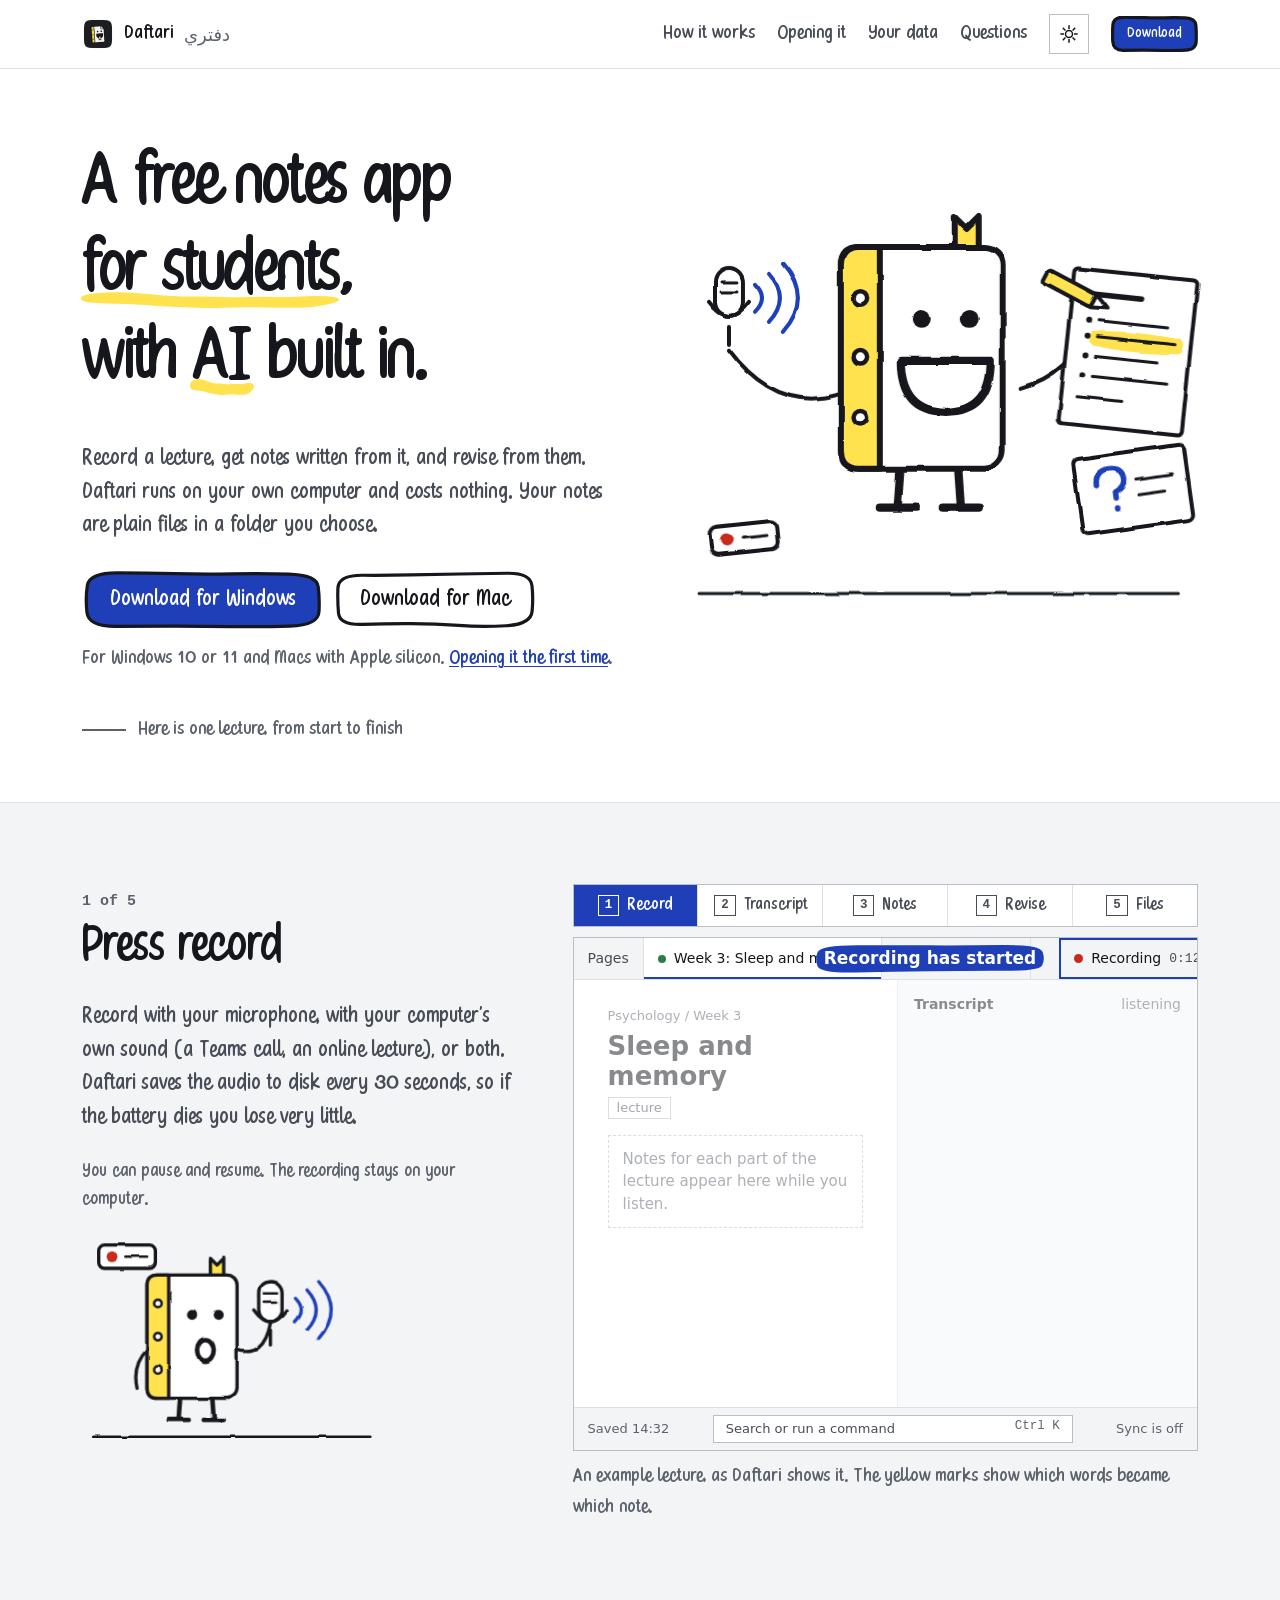
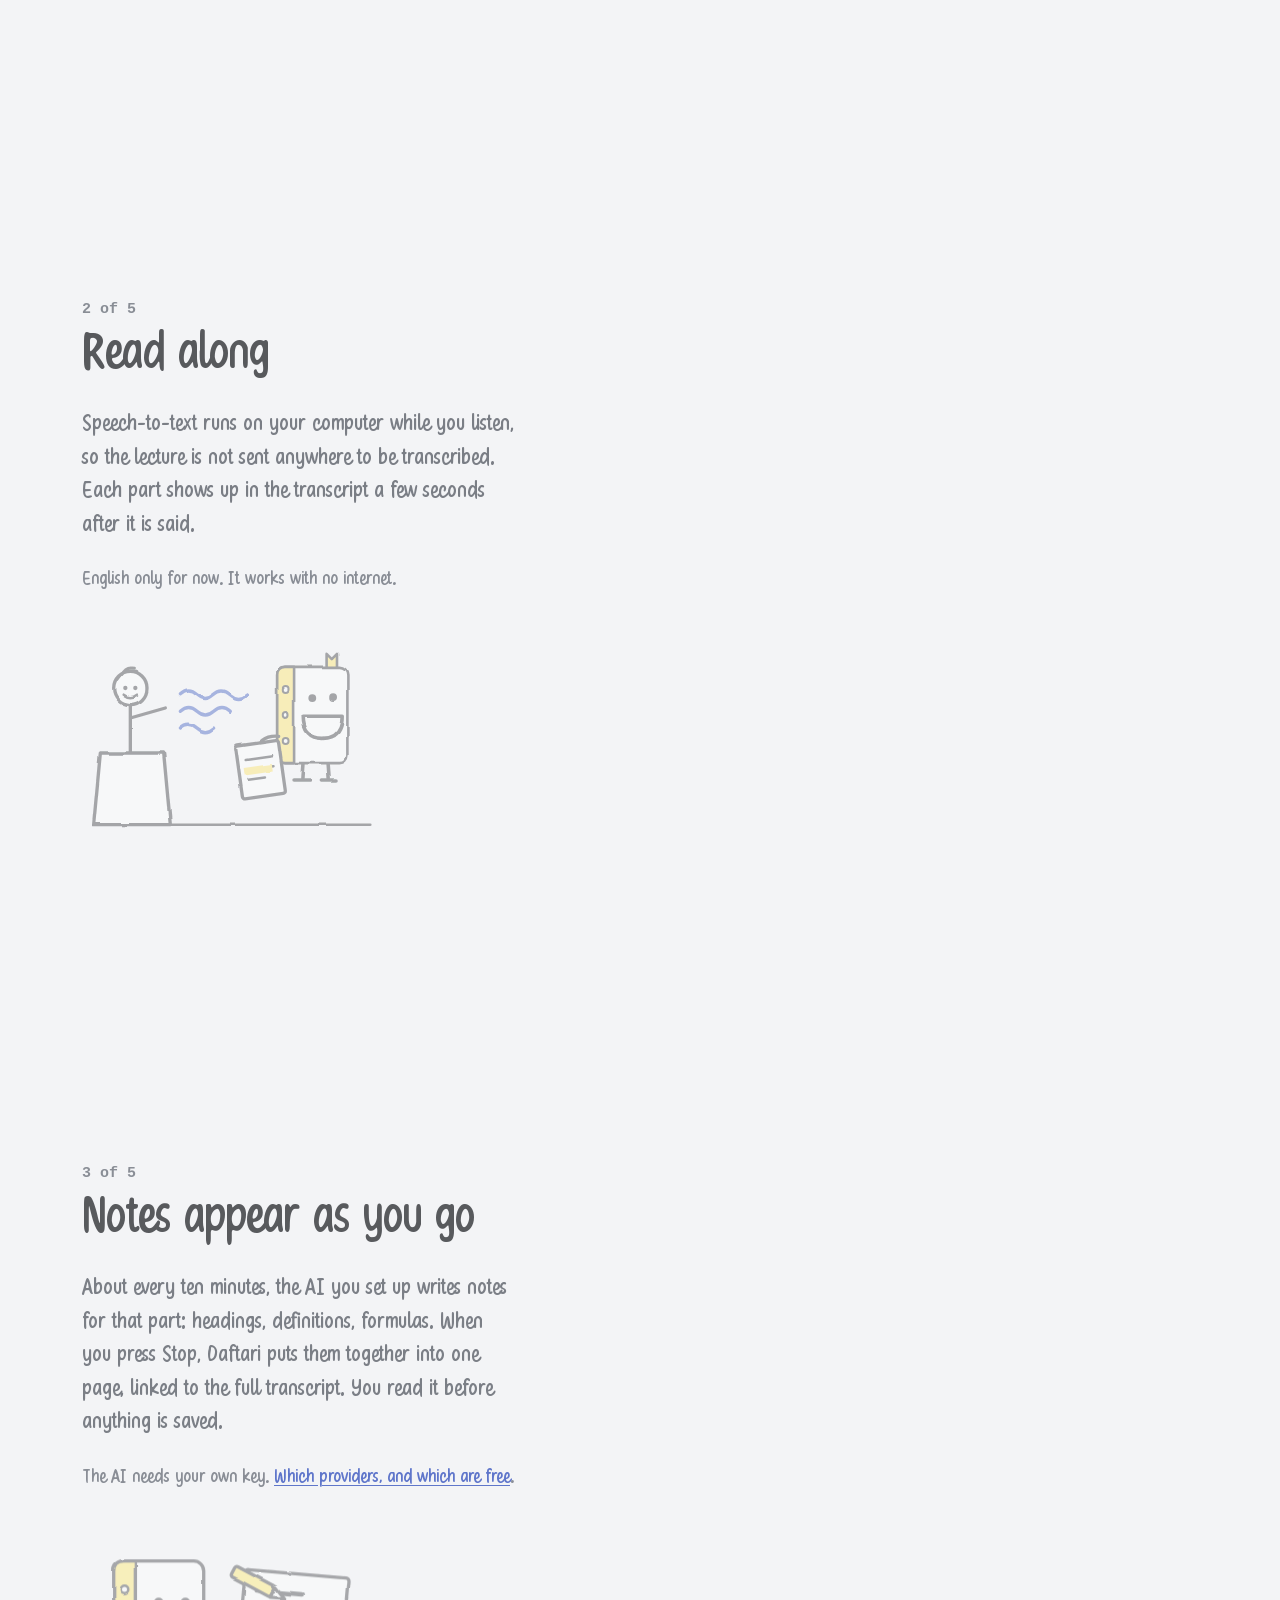
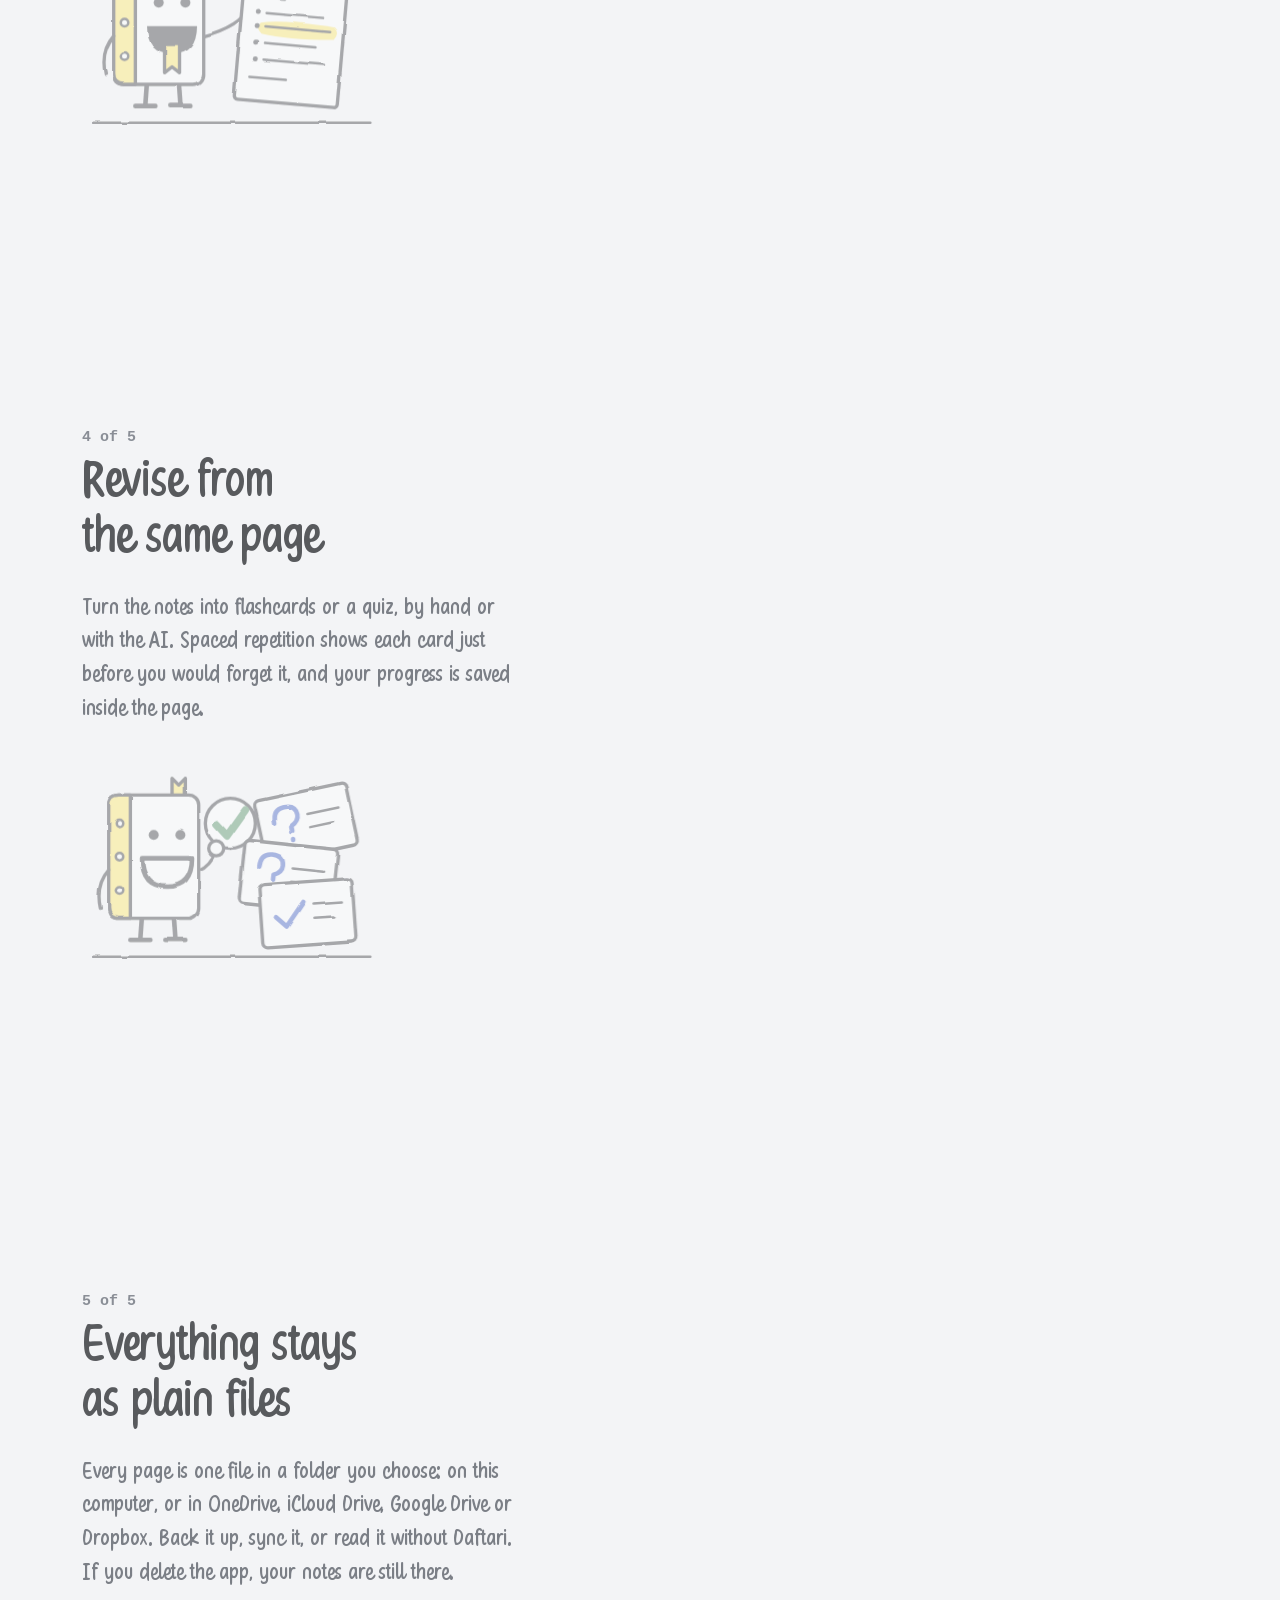
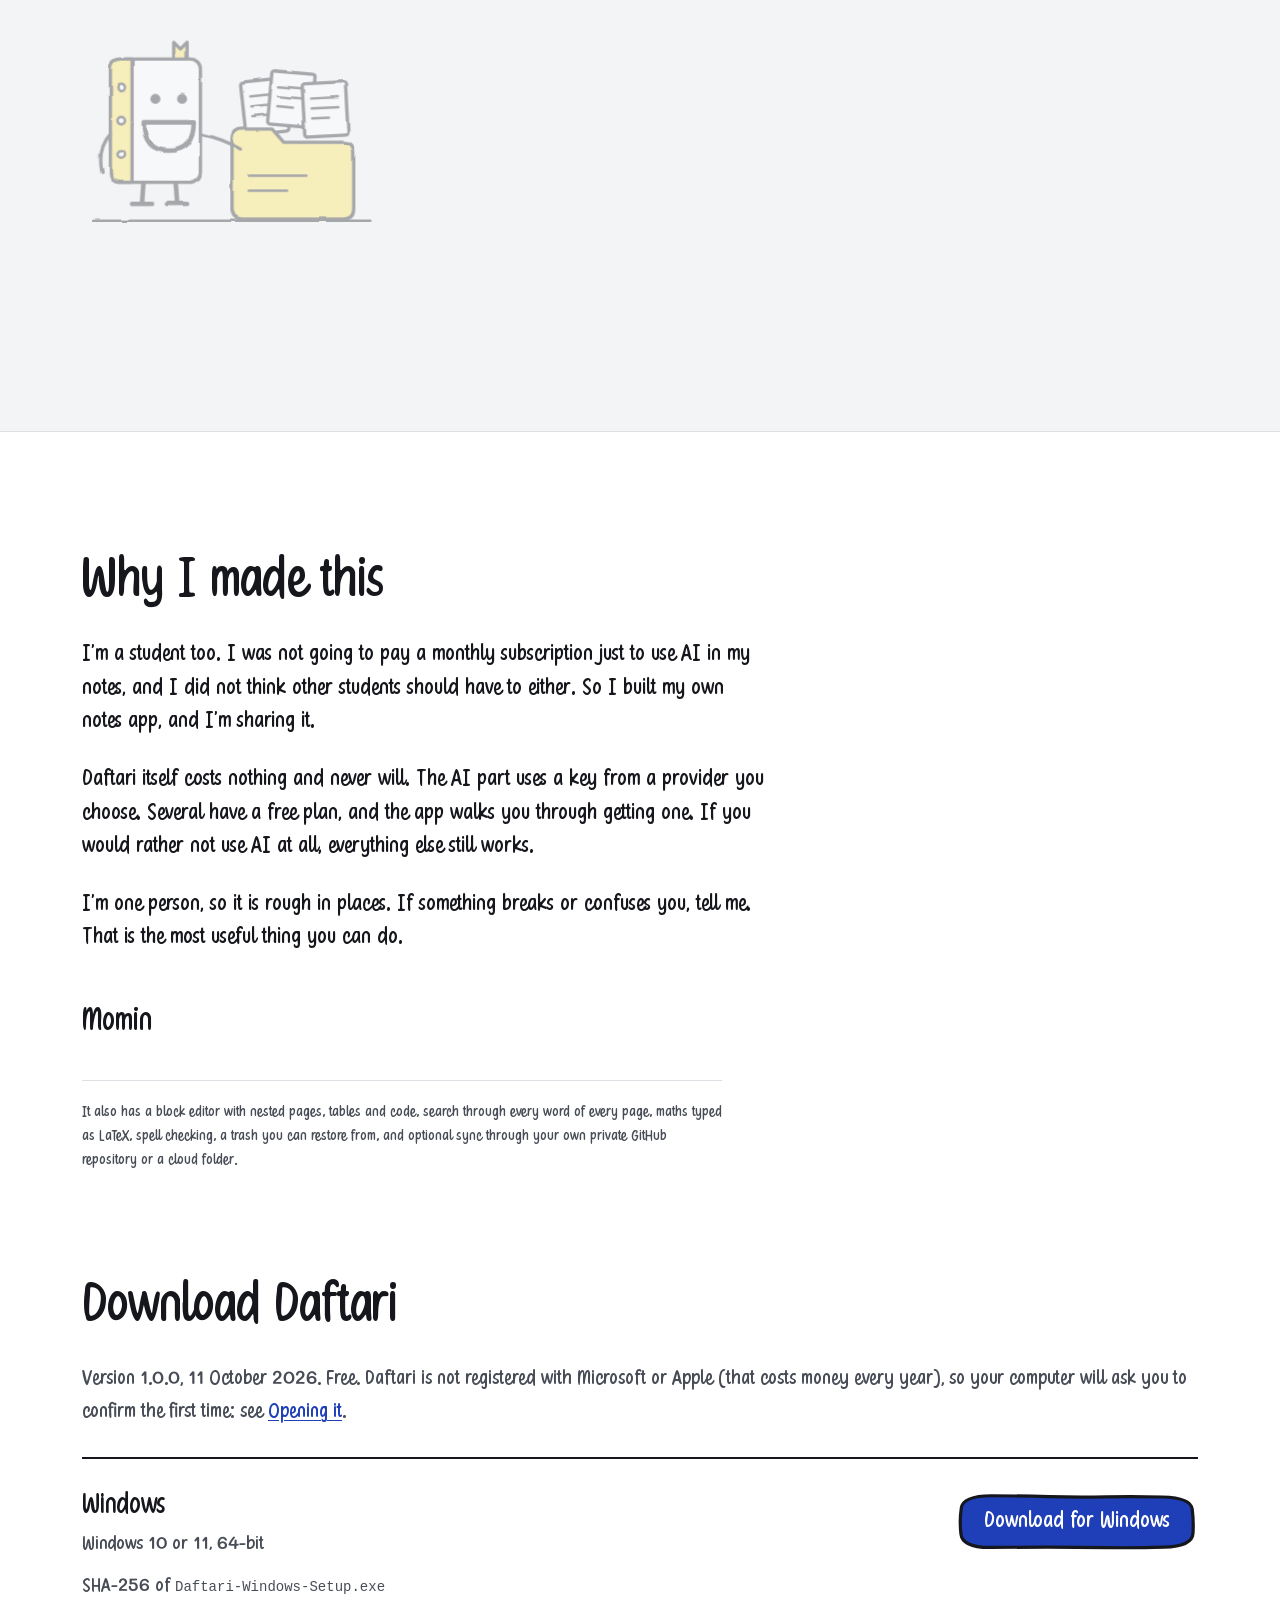
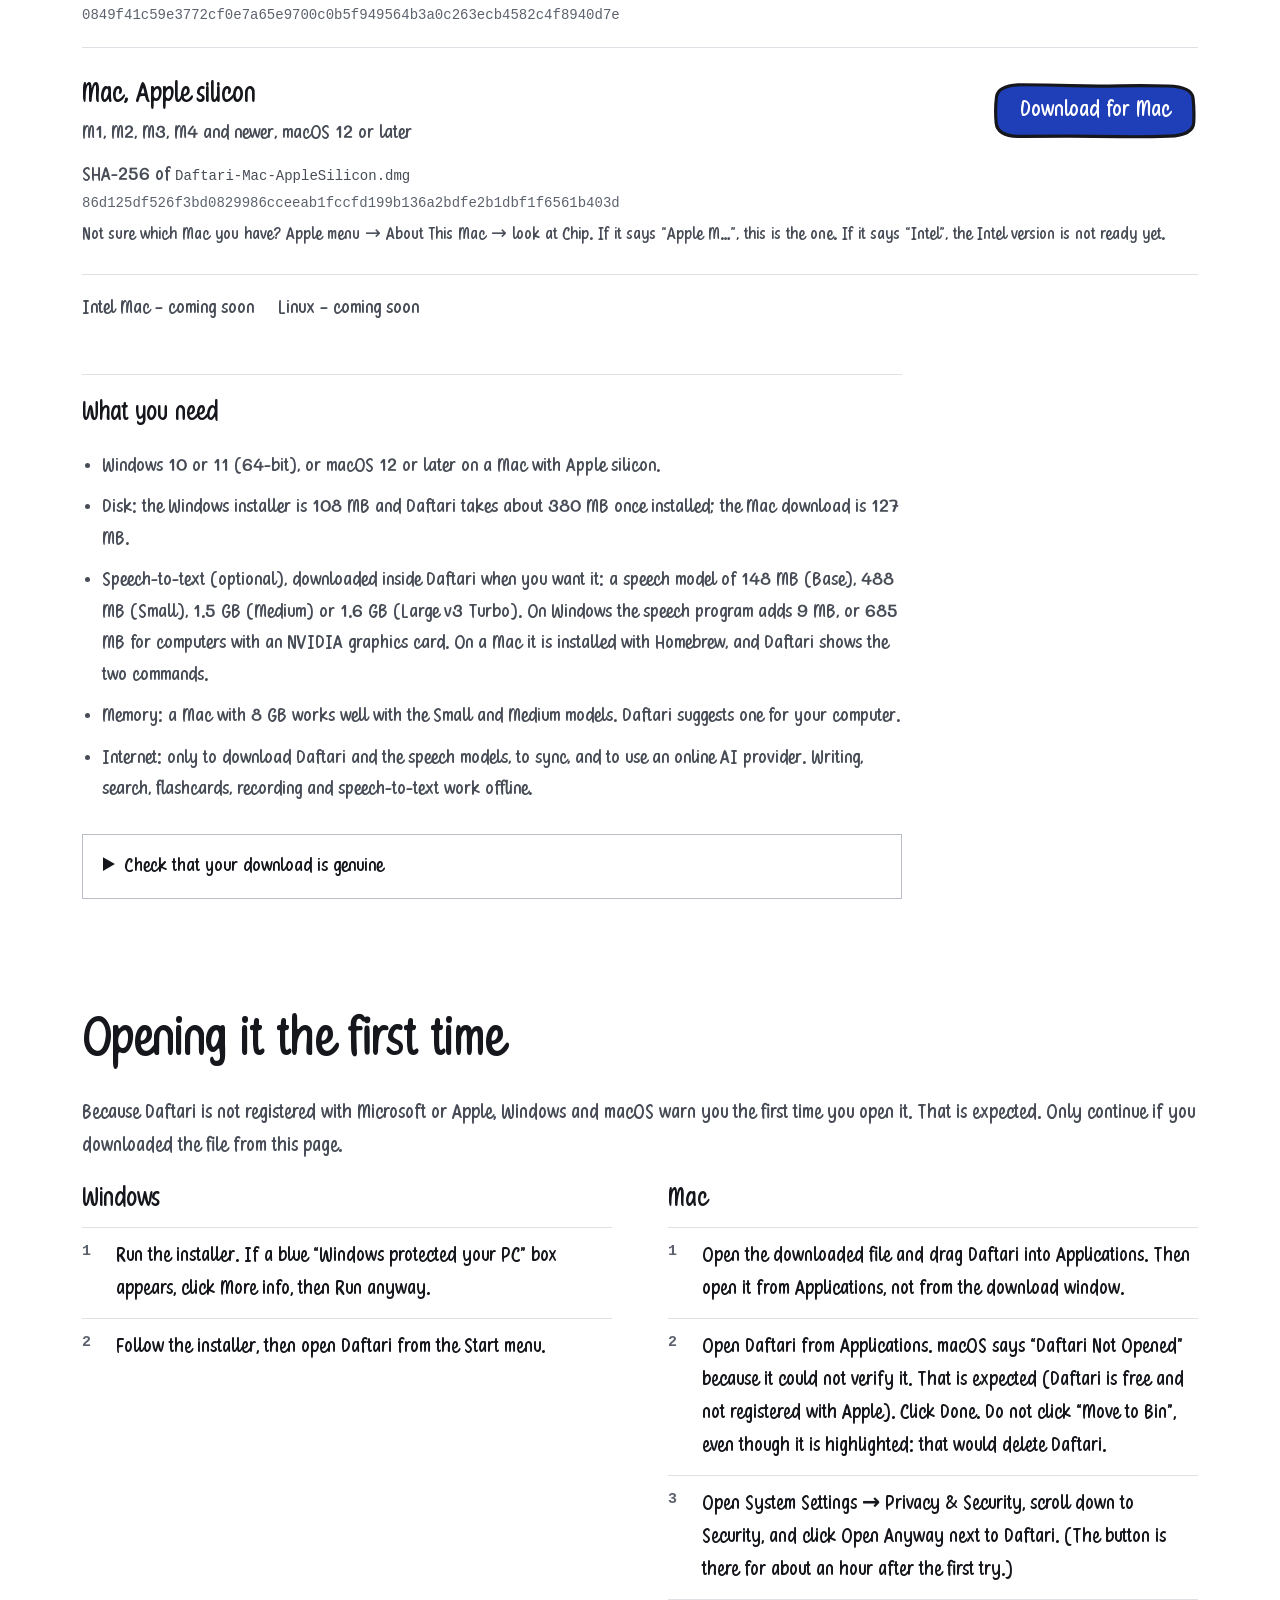
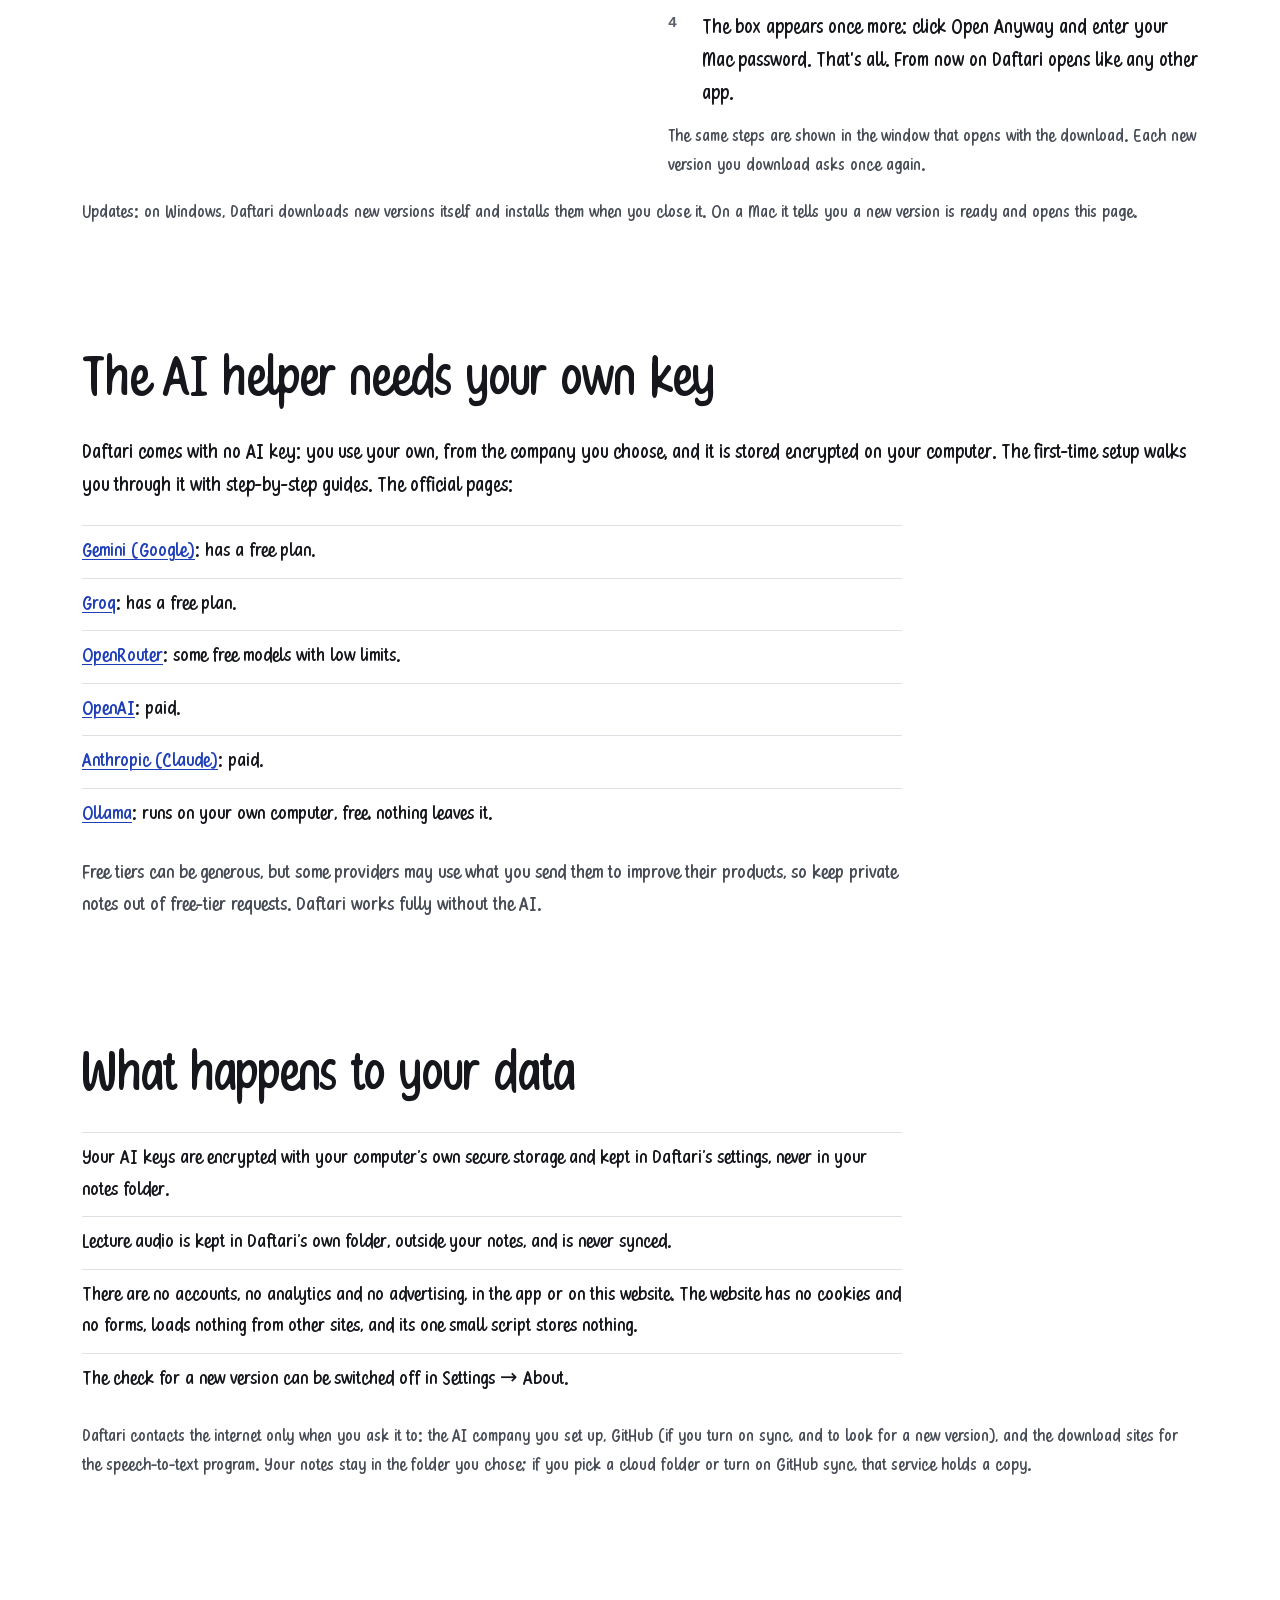
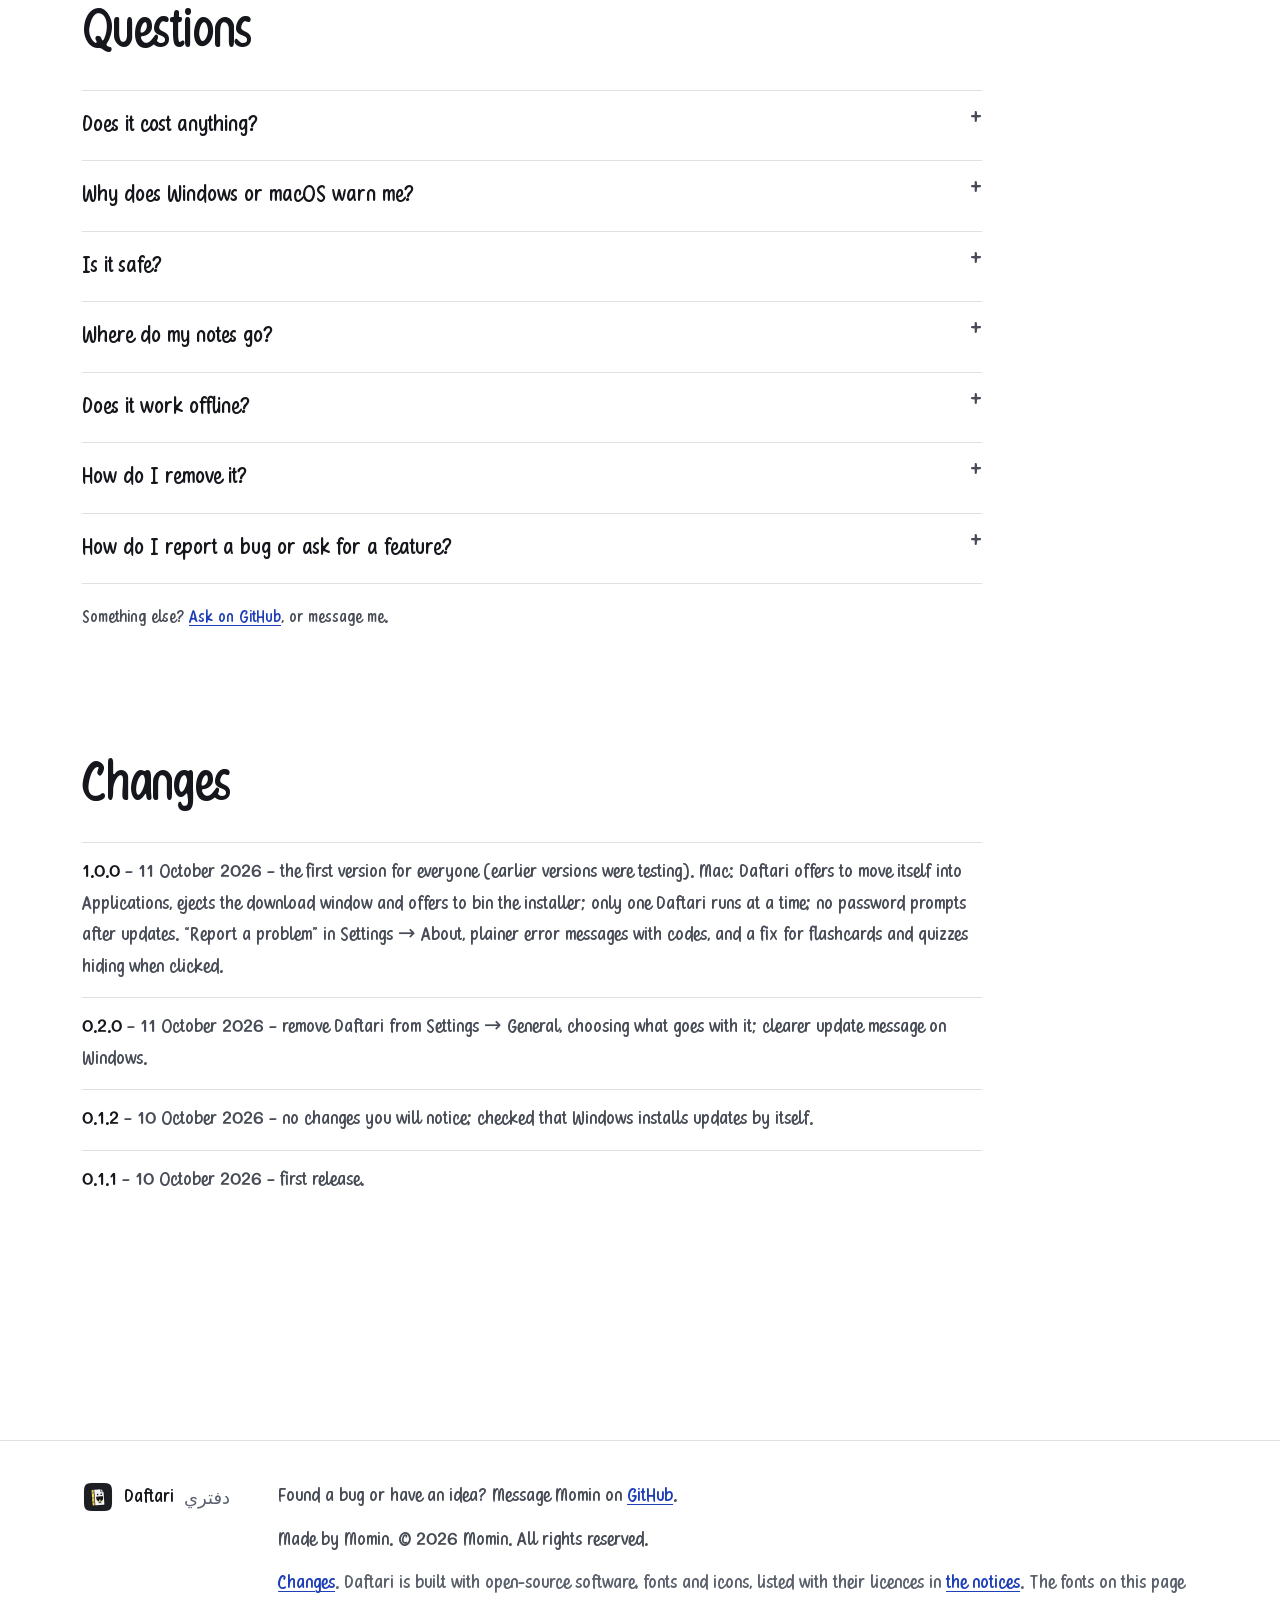
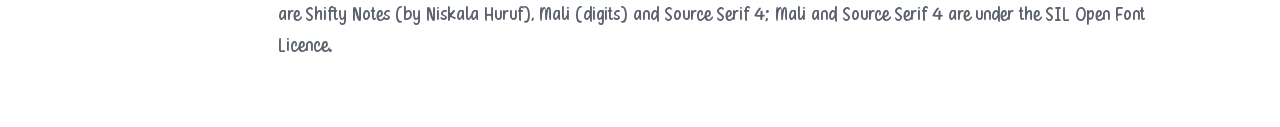
==== index.html @ 847b5354 "Website update (version 1.0.0)" ====
<!doctype html>
<html lang="en-GB" dir="ltr">
<head>
  <meta charset="utf-8" />
  <meta name="viewport" content="width=device-width, initial-scale=1" />
  <!--
    Security: no analytics, no cookies, no forms, no third-party anything. One small script from this site (site.js) shows
    the step of the lecture you have scrolled to in the drawn Daftari window, and switches between light and dark; it sends
    and stores nothing. Without it the page is complete: every step is readable and the window shows the finished notes.
    Pictures, fonts and the script come from this site only.
    (GitHub Pages cannot send security headers, so the policy is set here.)
  -->
  <meta http-equiv="Content-Security-Policy" content="default-src 'none'; script-src 'self'; img-src 'self'; style-src 'self'; font-src 'self'; base-uri 'none'; form-action 'none'" />
  <meta name="referrer" content="no-referrer" />
  <meta name="color-scheme" content="light dark" />
  <meta name="theme-color" content="#ffffff" />
  <title>Daftari – a quiet notebook for lectures</title>
  <meta name="description" content="Daftari: a free notebook for lectures, with built-in AI. Records and transcribes on your own computer, writes the notes while you listen, and keeps them as plain files in a folder you choose." />
  <link rel="canonical" href="https://mominel.github.io/Daftari/" />
  <!-- How the link looks when it is shared (WhatsApp, iMessage, Discord…) -->
  <meta property="og:type" content="website" />
  <meta property="og:site_name" content="Daftari" />
  <meta property="og:title" content="Daftari – a quiet notebook for lectures" />
  <meta property="og:description" content="A free notebook for Windows and Mac. Records a lecture, transcribes it on your computer and writes the notes while you listen." />
  <meta property="og:url" content="https://mominel.github.io/Daftari/" />
  <meta property="og:image" content="https://mominel.github.io/Daftari/img/og.jpg" />
  <meta property="og:image:width" content="1200" />
  <meta property="og:image:height" content="630" />
  <meta property="og:image:alt" content="Daftari, a notebook for lectures. The words “One lecture, from the first word to the flashcards.” beside a small Daftari window: a lecture transcript with key words marked in yellow, and the note written from them." />
  <meta name="twitter:card" content="summary_large_image" />
  <link rel="icon" href="img/icon.png?v=1ff9049137" type="image/png" />
  <link rel="stylesheet" href="style.css?v=155cd55cb6" />
  <script src="site.js?v=e7e65a9bec"></script>
</head>
<body>
<svg class="sprite" width="0" height="0" aria-hidden="true" focusable="false">
  <defs>
    <!-- a slight wobble, so the lines look drawn by hand -->
    <filter id="wobble" x="-6%" y="-6%" width="112%" height="112%">
      <feTurbulence type="fractalNoise" baseFrequency="0.03" numOctaves="2" seed="7" result="n"/>
      <feDisplacementMap in="SourceGraphic" in2="n" scale="3.4" xChannelSelector="R" yChannelSelector="G"/>
    </filter>

    <!-- the character: a notebook with a face. Local size about 130 x 200. -->
    <!-- the character: one body and a few faces. The face changes with what is happening (the bookmark tongue is for concentrating,
         and it is the logo's face) -->
    <g id="hair"><path class="ink f-hl" d="M84 8 L84 -14 L92 -6 L100 -14 L100 8"/></g>
    <g id="nb-body">
      <path class="ink thick" d="M48 150 L46 178 M86 150 L88 178"/>
      <path class="ink thick" d="M34 180 L58 180 M76 180 L100 180"/>
      <rect class="ink f-paper" x="8" y="6" width="108" height="148" rx="12"/>
      <path class="ink f-hl" d="M34 6 H20 Q8 6 8 18 V142 Q8 154 20 154 H34 Z"/>
      <circle class="ink thin f-paper" cx="21" cy="40" r="4.5"/>
      <circle class="ink thin f-paper" cx="21" cy="80" r="4.5"/>
      <circle class="ink thin f-paper" cx="21" cy="120" r="4.5"/>
    </g>
    <g id="face-smile">
      <circle class="f-ink eye" cx="62" cy="54" r="6"/><circle class="f-ink eye" cx="94" cy="54" r="6"/>
      <path class="ink thick" d="M48 82 H108 Q108 116 78 116 Q48 116 48 82 Z"/>
    </g>
    <g id="face-listen">
      <circle class="f-ink eye" cx="62" cy="54" r="6"/><circle class="f-ink eye" cx="94" cy="54" r="6"/>
      <ellipse class="ink thick" cx="78" cy="96" rx="10" ry="13"/>
    </g>
    <g id="face-tongue">
      <circle class="f-ink eye" cx="62" cy="56" r="6"/><circle class="f-ink eye" cx="94" cy="56" r="6"/>
      <path class="ink thick f-ink" d="M48 84 H108 Q108 118 78 118 Q48 118 48 84 Z"/>
      <path class="ink f-hl tongue" d="M69 106 V140 L78 133 L87 140 V106 Z"/>
    </g>
    <g id="nb"><use href="#hair"/><use href="#nb-body"/><use href="#face-smile"/></g>
    <g id="nb-listen"><use href="#hair"/><use href="#nb-body"/><use href="#face-listen"/></g>
    <g id="nb-tongue"><use href="#nb-body"/><use href="#face-tongue"/></g>

    <!-- parts the scenes are made of -->
    <g id="p-mic">
      <rect class="ink f-paper" x="0" y="0" width="28" height="48" rx="14"/>
      <path class="ink" d="M-6 34 Q14 62 34 34 M14 58 V76"/>
      <path class="ink thin" d="M6 14 H22 M6 24 H22"/>
    </g>
    <g id="p-waves">
      <path class="ink biro" d="M0 0 Q14 14 0 28"/>
      <path class="ink biro" d="M14 -10 Q36 14 14 38"/>
      <path class="ink biro" d="M28 -20 Q58 14 28 48"/>
    </g>
    <g id="p-rec">
      <rect class="ink f-paper" x="0" y="0" width="68" height="28" rx="7"/>
      <circle class="f-rec" cx="16" cy="14" r="6.5"/>
      <path class="ink thin" d="M32 14 H58"/>
    </g>
    <g id="p-page">
      <rect class="ink f-paper" x="0" y="0" width="124" height="156" rx="4"/>
      <path class="ink thick" d="M16 24 H70"/>
      <path class="f-hl" d="M24 62 Q50 56 112 60 Q120 66 113 75 Q60 80 26 75 Q18 69 24 62 Z"/>
      <circle class="f-ink" cx="20" cy="50" r="3"/><path class="ink thin" d="M30 50 H98"/>
      <circle class="f-ink" cx="20" cy="66" r="3"/><path class="ink thin" d="M30 66 H108"/>
      <circle class="f-ink" cx="20" cy="86" r="3"/><path class="ink thin" d="M30 86 H92"/>
      <circle class="f-ink" cx="20" cy="106" r="3"/><path class="ink thin" d="M30 106 H104"/>
      <path class="ink thin" d="M16 128 H60"/>
    </g>
    <g id="p-card">
      <rect class="ink f-paper" x="0" y="0" width="112" height="76" rx="6"/>
      <path class="ink thick biro" d="M20 30 Q20 14 34 14 Q48 14 48 26 Q48 34 38 38 V44 M38 54 V55"/>
      <path class="ink thin" d="M60 28 H98 M60 44 H88"/>
    </g>
    <g id="p-card-ok">
      <rect class="ink f-paper" x="0" y="0" width="112" height="76" rx="6"/>
      <path class="ink thick biro" d="M18 40 L30 52 L52 24"/>
      <path class="ink thin" d="M64 28 H98 M64 44 H88"/>
    </g>
    <g id="p-folder">
      <path class="ink f-hl" d="M4 20 Q4 8 16 8 H52 L66 24 H138 Q150 24 150 36 V104 Q150 116 138 116 H16 Q4 116 4 104 Z"/>
      <path class="ink thin" d="M24 64 H92 M24 82 H70"/>
    </g>
    <g id="p-page-mini">
      <rect class="ink f-paper" x="0" y="0" width="52" height="64" rx="3"/>
      <path class="ink thin" d="M10 18 H42 M10 30 H42 M10 42 H30"/>
    </g>
    <g id="p-pen">
      <rect class="ink f-hl" x="0" y="0" width="14" height="54" rx="3"/>
      <path class="ink f-paper" d="M0 54 L7 70 L14 54 Z"/>
    </g>

    <!-- one scene per step -->
    <g id="s-record" filter="url(#wobble)">
      <path class="ink thin" d="M14 236 H346"/>
      <use href="#nb-listen" transform="translate(70,36)"/>
      <path class="ink" d="M78 132 Q60 150 66 178"/>
      <path class="ink" d="M186 132 Q218 142 226 100"/>
      <use href="#p-mic" transform="translate(212,50)"/>
      <use href="#p-waves" transform="translate(256,70)"/>
      <use href="#p-rec" transform="translate(20,6)"/>
    </g>
    <g id="s-transcript" filter="url(#wobble)">
      <path class="ink thin" d="M14 236 H346"/>
      <!-- the lecturer, behind a lectern -->
      <circle class="ink f-paper" cx="58" cy="72" r="20"/>
      <path class="ink thin" d="M42 62 Q50 48 66 52 M48 56 Q52 46 62 48"/>
      <circle class="f-ink" cx="52" cy="72" r="2.6"/><circle class="f-ink" cx="64" cy="72" r="2.6"/>
      <path class="ink thin" d="M50 80 Q58 86 66 80"/>
      <path class="ink" d="M58 92 V150 M58 108 L100 96"/>
      <path class="ink f-paper" d="M22 150 H98 L106 236 H14 Z"/>
      <path class="ink biro" d="M118 80 q10 -9 20 0 t20 0 t20 0 t20 0"/>
      <path class="ink biro" d="M118 100 q10 -9 20 0 t20 0 t20 0"/>
      <path class="ink biro" d="M118 120 q10 -9 20 0 t20 0"/>
      <g transform="translate(228,42) scale(0.78)"><use href="#nb"/></g>
      <path class="ink" d="M236 130 Q214 128 206 150"/>
      <g transform="translate(184,142) rotate(-8)"><use href="#p-page-mini"/></g>
      <rect class="f-hl" x="194" y="168" width="34" height="9" transform="rotate(-8 194 168)"/>
    </g>
    <g id="s-notes" filter="url(#wobble)">
      <path class="ink thin" d="M14 236 H346"/>
      <use href="#nb-tongue" transform="translate(30,36)"/>
      <path class="ink" d="M38 132 Q22 150 28 178"/>
      <path class="ink" d="M146 132 Q190 120 200 98"/>
      <g transform="translate(196,52) rotate(5)"><use href="#p-page"/></g>
      <g transform="translate(178,60) rotate(-62)"><use href="#p-pen"/></g>
    </g>
    <g id="s-study" filter="url(#wobble)">
      <path class="ink thin" d="M14 236 H346"/>
      <use href="#nb" transform="translate(24,36)"/>
      <path class="ink" d="M32 132 Q16 150 22 178"/>
      <path class="ink" d="M140 132 Q154 126 160 110"/>
      <!-- holding up a round badge with a green tick -->
      <circle class="ink f-paper" cx="178" cy="76" r="30"/>
      <path class="ink ok thick2" d="M162 78 L174 91 L196 60"/>
      <circle class="ink f-paper" cx="161" cy="106" r="9"/>
      <g transform="translate(206,50) rotate(-12)"><use href="#p-card"/></g>
      <g transform="translate(196,96) rotate(6)"><use href="#p-card"/></g>
      <g transform="translate(212,150) rotate(-4)"><use href="#p-card-ok"/></g>
    </g>
    <g id="s-files" filter="url(#wobble)">
      <path class="ink thin" d="M14 236 H346"/>
      <g transform="translate(176,118)"><use href="#p-page-mini" transform="translate(14,-48) rotate(-6)"/><use href="#p-page-mini" transform="translate(52,-62) rotate(5)"/><use href="#p-page-mini" transform="translate(88,-46) rotate(-3)"/><use href="#p-folder"/></g>
      <use href="#nb" transform="translate(26,36)"/>
      <path class="ink" d="M34 132 Q18 150 24 178"/>
      <path class="ink" d="M142 132 Q170 138 190 150"/>
    </g>
    <g id="s-hero" filter="url(#wobble)">
      <path class="ink thin" d="M20 396 H500"/>
      <g transform="translate(150,40) scale(1.5)"><use href="#nb"/></g>
      <path class="ink" d="M162 196 Q98 216 50 152"/>
      <path class="ink" d="M342 190 Q392 176 408 130"/>
      <g transform="translate(396,70) rotate(6)"><use href="#p-page"/></g>
      <g transform="translate(364,84) rotate(-62)"><use href="#p-pen"/></g>
      <g transform="translate(36,70)"><use href="#p-mic"/></g>
      <g transform="translate(76,86)"><use href="#p-waves"/></g>
      <g transform="translate(30,330) rotate(-6)"><use href="#p-rec"/></g>
      <g transform="translate(394,262) rotate(-8)"><use href="#p-card"/></g>
    </g>
  </defs>
</svg>

  <a class="skip" href="#main">Skip to the content</a>

  <header class="top">
    <div class="wrap">
      <a class="brand" href="#top" id="top" aria-label="Daftari, back to the top"><img src="img/icon.png?v=1ff9049137" width="32" height="32" alt="" /><span class="brand-name">Daftari</span><span class="brand-arabic" lang="ar" dir="rtl">دفتري</span></a>
      <nav aria-label="Sections">
        <a href="#story">How it works</a>
        <a href="#open">Opening it</a>
        <a href="#privacy">Your data</a>
        <a href="#faq">Questions</a>
        <button class="theme-toggle" type="button" aria-label="Switch between light and dark" title="Light or dark">
          <svg class="sun" viewBox="0 0 24 24" aria-hidden="true" focusable="false"><circle cx="12" cy="12" r="4.2" fill="none" stroke="currentColor" stroke-width="1.8"/><path d="M12 2.5v2.6M12 18.9v2.6M2.5 12h2.6M18.9 12h2.6M5.3 5.3l1.8 1.8M16.9 16.9l1.8 1.8M5.3 18.7l1.8-1.8M16.9 7.1l1.8-1.8" stroke="currentColor" stroke-width="1.8" stroke-linecap="square"/></svg>
          <svg class="moon" viewBox="0 0 24 24" aria-hidden="true" focusable="false"><path d="M19.5 14.6A7.8 7.8 0 0 1 9.4 4.5a7.8 7.8 0 1 0 10.1 10.1Z" fill="none" stroke="currentColor" stroke-width="1.8" stroke-linejoin="miter"/></svg>
        </button>
        <a class="button" href="#download">Download</a>
      </nav>
    </div>
  </header>

  <main id="main">
    <section class="hero" aria-labelledby="hero-title">
      <div class="wrap hero-grid">
        <div class="hero-copy">
          <h1 id="hero-title">A free notes app <span class="swipe">for students</span>, with <span class="swipe">AI</span> built in.</h1>
          <p class="lead">Record a lecture, get notes written from it, and revise from them. Daftari runs on your own computer and costs nothing. Your notes are plain files in a folder you choose.</p>
          <div class="cta">
            <a class="button" rel="noopener noreferrer" href="https://github.com/MominEL/Daftari/releases/latest/download/Daftari-Windows-Setup.exe">Download for Windows</a>
            <a class="button second" rel="noopener noreferrer" href="https://github.com/MominEL/Daftari/releases/latest/download/Daftari-Mac-AppleSilicon.dmg">Download for Mac</a>
          </div>
          <p class="meta">For Windows 10 or 11 and Macs with Apple silicon. <a href="#open">Opening it the first time</a>.</p>
          <p class="phone-note">Daftari is for Windows and Mac computers. Open this page on your computer to download.</p>
        </div>
        <svg class="ill hero-art" viewBox="0 0 520 420" role="img" aria-label="A cartoon notebook with a face, recording a lecture. A microphone, a page of notes with a highlighted line and a flashcard are around it."><use href="#s-hero"/></svg>
      </div>
      <p class="scroll-hint wrap">Here is one lecture, from start to finish</p>
    </section>

    <section class="story-wrap" id="story" aria-label="How it works, one lecture in five steps">
      <div class="wrap story" data-view="notes">
        <ol class="steps">
          <li class="step" id="step-record" data-view="record">
            <span class="step-count">1 of 5</span>
            <h2>Press record</h2>
            <p>Record with your microphone, with your computer’s own sound (a Teams call, an online lecture), or both. Daftari saves the audio to disk every 30 seconds, so if the battery dies you lose very little.</p>
            <p class="more">You can pause and resume. The recording stays on your computer.</p>
          
            <svg class="ill step-art" viewBox="0 0 360 260" role="img" aria-label="The notebook holding a microphone, with a recording badge"><use href="#s-record"/></svg>
          </li>
          <li class="step" id="step-transcript" data-view="transcript">
            <span class="step-count">2 of 5</span>
            <h2>Read along</h2>
            <p>Speech-to-text runs on your computer while you listen, so the lecture is not sent anywhere to be transcribed. Each part shows up in the transcript a few seconds after it is said.</p>
            <p class="more">English only for now. It works with no internet.</p>
          
            <svg class="ill step-art" viewBox="0 0 360 260" role="img" aria-label="A lecturer speaking, the words flowing to the notebook as a page"><use href="#s-transcript"/></svg>
          </li>
          <li class="step" id="step-notes" data-view="notes">
            <span class="step-count">3 of 5</span>
            <h2>Notes appear as you go</h2>
            <p>About every ten minutes, the AI you set up writes notes for that part: headings, definitions, formulas. When you press Stop, Daftari puts them together into one page, linked to the full transcript. You read it before anything is saved.</p>
            <p class="more">The AI needs your own key. <a href="#ai">Which providers, and which are free</a>.</p>
          
            <svg class="ill step-art" viewBox="0 0 360 260" role="img" aria-label="The notebook highlighting a line on a page of notes"><use href="#s-notes"/></svg>
          </li>
          <li class="step" id="step-study" data-view="study">
            <span class="step-count">4 of 5</span>
            <h2>Revise from the same page</h2>
            <p>Turn the notes into flashcards or a quiz, by hand or with the AI. Spaced repetition shows each card just before you would forget it, and your progress is saved inside the page.</p>
          
            <svg class="ill step-art" viewBox="0 0 360 260" role="img" aria-label="The notebook giving a thumbs up beside three flashcards"><use href="#s-study"/></svg>
          </li>
          <li class="step" id="step-files" data-view="files">
            <span class="step-count">5 of 5</span>
            <h2>Everything stays as plain files</h2>
            <p>Every page is one file in a folder you choose: on this computer, or in OneDrive, iCloud Drive, Google Drive or Dropbox. Back it up, sync it, or read it without Daftari. If you delete the app, your notes are still there.</p>
          
            <svg class="ill step-art" viewBox="0 0 360 260" role="img" aria-label="The notebook next to a folder with pages in it"><use href="#s-files"/></svg>
          </li>
        </ol>

        <div class="stage">
          <nav class="progress" aria-label="Steps of the lecture">
            <a href="#step-record" data-view="record"><b>1</b>Record</a>
            <a href="#step-transcript" data-view="transcript"><b>2</b>Transcript</a>
            <a href="#step-notes" data-view="notes"><b>3</b>Notes</a>
            <a href="#step-study" data-view="study"><b>4</b>Revise</a>
            <a href="#step-files" data-view="files"><b>5</b>Files</a>
          </nav>
          <div class="window" aria-hidden="true">
            <!-- 1. recording has just started -->
            <div class="view v-record">
              <div class="w-top"><span>Pages</span><span class="on"><i class="dot"></i>Week 3: Sleep and memory</span><span class="off"><i class="dot b"></i>Week 4: Stress</span><span class="grow"></span><span class="rec"><i></i>Recording <b>0:12</b><u class="tag">Recording has started</u></span></div>
              <div class="w-body">
                <div class="w-page"><div class="crumbs">Psychology / Week 3</div><div class="title">Sleep and memory</div><div class="tags"><span>lecture</span></div>
                  <div class="notes"><p class="waiting">Notes for each part of the lecture appear here while you listen.</p></div></div>
                <div class="w-side"><div class="head"><b>Transcript</b><span>listening</span></div>
                  <ol class="tx"><li><time>0:04</time><span>Right, let’s start with a question: why do you remember more after a good night’s sleep?</span></li></ol></div>
              </div>
            </div>
            <!-- 2. the transcript fills in -->
            <div class="view v-transcript">
              <div class="w-top"><span>Pages</span><span class="on"><i class="dot"></i>Week 3: Sleep and memory</span><span class="off"><i class="dot b"></i>Week 4: Stress</span><span class="grow"></span><span class="rec"><i></i>Recording <b>48:07</b></span></div>
              <div class="w-body">
                <div class="w-page"><div class="crumbs">Psychology / Week 3</div><div class="title">Sleep and memory</div><div class="tags"><span>lecture</span></div>
                  <div class="notes"><p class="waiting">Writing the notes for this part…</p></div></div>
                <div class="w-side"><div class="head"><b>Transcript</b><span>up to date</span></div>
                  <ol class="tx">
                    <li><time>47:02</time><span>So when you sleep, your brain is not switching off. It is busy sorting out the day.</span></li>
                    <li><time>47:18</time><span>During deep sleep, <mark>new memories are replayed and stored</mark>.</span></li>
                    <li><time>47:41</time><span>Dreaming is mostly in REM sleep, <mark>about a quarter of the night</mark>.</span></li>
                    <li><time>48:05</time><span>So <mark>sleeping after you study helps you remember more than extra cramming</mark>.</span></li>
                  </ol><u class="tag">Words appear as they are said</u></div>
              </div>
            </div>
            <!-- 3. the notes, written from it (also what shows without the script) -->
            <div class="view v-notes">
              <div class="w-top"><span>Pages</span><span class="on"><i class="dot"></i>Week 3: Sleep and memory</span><span class="off"><i class="dot b"></i>Week 4: Stress</span><span class="grow"></span><span class="rec"><i></i>Recording <b>48:07</b></span></div>
              <div class="w-body">
                <div class="w-page"><div class="crumbs">Psychology / Week 3</div><div class="title">Sleep and memory</div><div class="tags"><span>lecture</span><span>exam</span></div>
                  <div class="notes"><p class="h">Why sleep helps memory</p>
                    <ul><li>Deep sleep replays and stores new memories.</li>
                      <li>REM sleep is about a quarter of the night.</li>
                      <li>Sleeping after studying beats extra cramming.</li></ul>
                    <div class="fcard"><small>Flashcard</small>What happens to new memories in deep sleep?</div></div><u class="tag">Notes from the transcript</u></div>
                <div class="w-side"><div class="head"><b>Transcript</b><span>up to date</span></div>
                  <ol class="tx">
                    <li><time>47:18</time><span>During deep sleep, <mark>new memories are replayed and stored</mark>.</span></li>
                    <li><time>47:41</time><span>Dreaming is mostly in REM sleep, <mark>about a quarter of the night</mark>.</span></li>
                    <li><time>48:05</time><span>So <mark>sleeping after you study helps you remember more than extra cramming</mark>.</span></li>
                  </ol></div>
              </div>
            </div>
            <!-- 4. revising -->
            <div class="view v-study">
              <div class="w-top"><span class="on">Review: Psychology</span><span class="grow"></span><span class="count">12 cards left</span></div>
              <div class="study"><div class="flip"><div class="card"><div class="face front">What is memory consolidation?</div><div class="face back"><small>Answer</small>Turning new, fragile memories into stable long-term ones, mostly during deep sleep.</div></div></div>
                <div class="rate"><span>Again</span><span>Hard</span><span class="pick">Good</span><span>Easy</span><u class="tag">Rate each card</u></div></div>
            </div>
            <!-- 5. the files on disk -->
            <div class="view v-files">
              <div class="w-top"><span class="on">Daftari Notes (the folder you chose)</span><span class="grow"></span></div>
              <div class="files">
                <div class="d">Daftari Notes/<u class="tag">One file per page</u></div>
                <div class="d">&nbsp;&nbsp;pages/</div>
                <div class="f">&nbsp;&nbsp;&nbsp;&nbsp;8f2c…e41a.json<span>Sleep and memory</span></div>
                <div class="f">&nbsp;&nbsp;&nbsp;&nbsp;1b7d…90c3.json<span>Sleep and memory – transcript</span></div>
                <div class="f">&nbsp;&nbsp;&nbsp;&nbsp;c03a…5d12.json<span>Week 4: Stress</span></div>
                <div class="d">&nbsp;&nbsp;folders/</div>
                <div class="d">&nbsp;&nbsp;assets/</div>
                <p class="apart">The recording itself is kept apart, in Daftari’s own folder on this computer, and is never synced.</p>
              </div>
            </div>
            <div class="w-bottom"><span>Saved 14:32</span><span class="cmd"><span>Search or run a command</span><kbd>Ctrl K</kbd></span><span class="sync">Sync is off</span></div>
          </div>
          <p class="stage-caption" aria-hidden="true">An example lecture, as Daftari shows it. The yellow marks show which words became which note.</p>
        </div>
      </div>
    </section>

    <section class="why" id="why" aria-labelledby="why-title">
      <div class="wrap">
        <h2 id="why-title">Why I made this</h2>
        <div class="why-text">
          <p>I’m a student too. I was not going to pay a monthly subscription just to use AI in my notes, and I did not think other students should have to either. So I built my own notes app, and I’m sharing it.</p>
          <p>Daftari itself costs nothing and never will. The AI part uses a key from a provider you choose. Several have a free plan, and the app walks you through getting one. If you would rather not use AI at all, everything else still works.</p>
          <p>I’m one person, so it is rough in places. If something breaks or confuses you, tell me. That is the most useful thing you can do.</p>
          <p class="sign">Momin</p>
        </div>
        <p class="why-more">It also has a block editor with nested pages, tables and code, search through every word of every page, maths typed as LaTeX, spell checking, a trash you can restore from, and optional sync through your own private GitHub repository or a cloud folder.</p>
      </div>
    </section>

    <section class="plain download" id="download" aria-labelledby="download-title">
      <div class="wrap">
      <h2 id="download-title">Download Daftari</h2>
      <p class="muted">Version 1.0.0, 11 October 2026. Free. Daftari is not registered with Microsoft or Apple (that costs money every year), so your computer will ask you to confirm the first time: see <a href="#open">Opening it</a>.</p>
      <p class="phone-note">Daftari is for Windows and Mac computers. Open this page on your computer to download.</p>
      <ul class="downloads">
        <li>
          <div class="dl-head"><strong>Windows</strong><span>Windows 10 or 11, 64-bit</span></div>
          <a class="button" rel="noopener noreferrer" href="https://github.com/MominEL/Daftari/releases/latest/download/Daftari-Windows-Setup.exe">Download for Windows</a>
          <p class="hash"><span class="hash-label">SHA-256 of <code class="file">Daftari-Windows-Setup.exe</code></span><code class="sha">0849f41c59e3772cf0e7a65e9700c0b5f949564b3a0c263ecb4582c4f8940d7e</code></p>
        </li>
        <li>
          <div class="dl-head"><strong>Mac, Apple silicon</strong><span>M1, M2, M3, M4 and newer, macOS 12 or later</span></div>
          <a class="button" rel="noopener noreferrer" href="https://github.com/MominEL/Daftari/releases/latest/download/Daftari-Mac-AppleSilicon.dmg">Download for Mac</a>
          <p class="hash"><span class="hash-label">SHA-256 of <code class="file">Daftari-Mac-AppleSilicon.dmg</code></span><code class="sha">86d125df526f3bd0829986cceeab1fccfd199b136a2bdfe2b1dbf1f6561b403d</code></p>
          <p class="muted small">Not sure which Mac you have? Apple menu → About This Mac → look at Chip. If it says “Apple M…”, this is the one. If it says “Intel”, the Intel version is not ready yet.</p>
        </li>
      </ul>
      <ul class="soon-list">
        <li>Intel Mac – coming soon</li>
        <li>Linux – coming soon</li>
      </ul>

      <div class="needs" aria-labelledby="needs-title">
        <h3 id="needs-title">What you need</h3>
        <ul>
          <li>Windows 10 or 11 (64-bit), or macOS 12 or later on a Mac with Apple silicon.</li>
          <li>Disk: the Windows installer is 108 MB and Daftari takes about 380 MB once installed; the Mac download is 127 MB.</li>
          <li>Speech-to-text (optional), downloaded inside Daftari when you want it: a speech model of 148 MB (Base), 488 MB (Small), 1.5 GB (Medium) or 1.6 GB (Large v3 Turbo). On Windows the speech program adds 9 MB, or 685 MB for computers with an NVIDIA graphics card. On a Mac it is installed with Homebrew, and Daftari shows the two commands.</li>
          <li>Memory: a Mac with 8 GB works well with the Small and Medium models. Daftari suggests one for your computer.</li>
          <li>Internet: only to download Daftari and the speech models, to sync, and to use an online AI provider. Writing, search, flashcards, recording and speech-to-text work offline.</li>
        </ul>
      </div>

      <details class="verify">
        <summary>Check that your download is genuine</summary>
        <p>Each file has a SHA-256 checksum above (and in <a rel="noopener noreferrer" href="https://github.com/MominEL/Daftari/releases/latest/download/SHA256SUMS.txt">SHA256SUMS.txt</a>). After downloading, compare it with your own:</p>
        <p>Windows (PowerShell): <code>Get-FileHash Daftari-Windows-Setup.exe -Algorithm SHA256</code></p>
        <p>Mac (Terminal): <code>shasum -a 256 Daftari-Mac-AppleSilicon.dmg</code></p>
        <p>If the two do not match exactly, do not open the file.</p>
      </details>
    </div>
    </section>

    <section class="plain" id="open" aria-labelledby="open-title">
      <div class="wrap">
      <h2 id="open-title">Opening it the first time</h2>
      <p class="muted">Because Daftari is not registered with Microsoft or Apple, Windows and macOS warn you the first time you open it. That is expected. Only continue if you downloaded the file from this page.</p>
      <div class="two">
        <div>
          <h3>Windows</h3>
          <ol>
            <li>Run the installer. If a blue “Windows protected your PC” box appears, click <strong>More info</strong>, then <strong>Run anyway</strong>.</li>
            <li>Follow the installer, then open Daftari from the Start menu.</li>
          </ol>
        </div>
        <div>
          <h3>Mac</h3>
          <ol>
            <li>Open the downloaded file and drag Daftari into <strong>Applications</strong>. Then open it <strong>from Applications</strong>, not from the download window.</li>
            <li>Open Daftari from Applications. macOS says “Daftari Not Opened” because it <strong>could not verify</strong> it. That is expected (Daftari is free and not registered with Apple). Click <strong>Done</strong>. <strong>Do not click “Move to Bin”</strong>, even though it is highlighted: that would delete Daftari.</li>
            <li>Open <strong>System Settings → Privacy &amp; Security</strong>, scroll down to <strong>Security</strong>, and click <strong>Open Anyway</strong> next to Daftari. (The button is there for about an hour after the first try.)</li>
            <li>The box appears once more: click <strong>Open Anyway</strong> and enter your Mac password. That's all. From now on Daftari opens like any other app.</li>
          </ol>
          <p class="muted small">The same steps are shown in the window that opens with the download. Each new version you download asks once again.</p>
        </div>
      </div>
      <p class="muted small">Updates: on Windows, Daftari downloads new versions itself and installs them when you close it. On a Mac it tells you a new version is ready and opens this page.</p>
    </div>
    </section>

    <section class="plain" id="ai" aria-labelledby="ai-title">
      <div class="wrap">
      <h2 id="ai-title">The AI helper needs your own key</h2>
      <p>Daftari comes with no AI key: you use your own, from the company you choose, and it is stored encrypted on your computer. The first-time setup walks you through it with step-by-step guides. The official pages:</p>
      <ul class="plain-list">
        <li><a rel="noopener noreferrer" href="https://ai.google.dev/gemini-api/docs/api-key">Gemini (Google)</a>: has a free plan.</li>
        <li><a rel="noopener noreferrer" href="https://console.groq.com/docs/rate-limits">Groq</a>: has a free plan.</li>
        <li><a rel="noopener noreferrer" href="https://openrouter.ai/docs/faq">OpenRouter</a>: some free models with low limits.</li>
        <li><a rel="noopener noreferrer" href="https://developers.openai.com/api/docs/quickstart">OpenAI</a>: paid.</li>
        <li><a rel="noopener noreferrer" href="https://platform.claude.com/docs/en/get-api-key">Anthropic (Claude)</a>: paid.</li>
        <li><a rel="noopener noreferrer" href="https://ollama.com/download">Ollama</a>: runs on your own computer, free, nothing leaves it.</li>
      </ul>
      <p class="note muted">Free tiers can be generous, but some providers may use what you send them to improve their products, so keep private notes out of free-tier requests. Daftari works fully without the AI.</p>
    </div>
    </section>

    <section class="plain" id="privacy" aria-labelledby="privacy-title">
      <div class="wrap">
      <h2 id="privacy-title">What happens to your data</h2>
      <ul class="plain-list">
        <li>Your AI keys are encrypted with your computer’s own secure storage and kept in Daftari’s settings, never in your notes folder.</li>
        <li>Lecture audio is kept in Daftari’s own folder, outside your notes, and is never synced.</li>
        <li>There are no accounts, no analytics and no advertising, in the app or on this website. The website has no cookies and no forms, loads nothing from other sites, and its one small script stores nothing.</li>
        <li>The check for a new version can be switched off in Settings → About.</li>
      </ul>
      <p class="muted small">Daftari contacts the internet only when you ask it to: the AI company you set up, GitHub (if you turn on sync, and to look for a new version), and the download sites for the speech-to-text program. Your notes stay in the folder you chose; if you pick a cloud folder or turn on GitHub sync, that service holds a copy.</p>
    </div>
    </section>

    <section class="plain" id="faq" aria-labelledby="faq-title">
      <div class="wrap">
      <h2 id="faq-title">Questions</h2>
      <div class="faq">
        <details>
              <summary><span class="q">Does it cost anything?</span></summary>
              <div class="answer">
                <p>No. Daftari is free:</p>
                <ul>
                  <li>no account, no subscription, no adverts;</li>
                  <li>the only possible cost is an AI provider, if you choose a paid one. <a href="#ai">Some have a free plan</a>, and Daftari works fully without one.</li>
                </ul>
              </div>
            </details>
        <details>
              <summary><span class="q">Why does Windows or macOS warn me?</span></summary>
              <div class="answer">
                <p>Because Daftari is not registered with Microsoft or Apple. Registering means paying them every year so that your computer recognises who made a program, and Daftari, a free project by one person, is not registered. The warning appears when you first open it:</p>
                <ul>
                  <li>Windows: “Windows protected your PC” → More info → Run anyway.</li>
                  <li>Mac: System Settings → Privacy &amp; Security → Open Anyway (<a rel="noopener noreferrer" href="https://support.apple.com/guide/mac-help/open-a-mac-app-from-an-unknown-developer-mh40616/mac">Apple’s guide</a>).</li>
                </ul>
                <p class="answer-more">Step by step: <a href="#open">Opening it the first time</a>.</p>
              </div>
            </details>
        <details>
              <summary><span class="q">Is it safe?</span></summary>
              <div class="answer">
                <ul>
                  <li>Checkable downloads: the installers are built automatically on GitHub and published with a SHA-256 checksum, so you can <a href="#download">check your file is the one that was published</a>.</li>
                  <li>Only what it needs: Daftari reads and writes your notes folder, its own settings folder and files you pick yourself, and uses the microphone only while you record.</li>
                  <li>Little internet: it goes online only for the things listed under <a href="#privacy">How it looks after your data</a>.</li>
                  <li>Nothing runs by surprise: programs attached to a page are never opened, only shown in their folder.</li>
                </ul>
                <p class="answer-more">Found a security problem? <a href="#report">Report it privately</a>.</p>
              </div>
            </details>
        <details>
              <summary><span class="q">Where do my notes go?</span></summary>
              <div class="answer">
                <p>Into a folder you choose the first time Daftari opens:</p>
                <ul>
                  <li>Only on this computer: “Documents/Daftari Notes”;</li>
                  <li>In a cloud folder: OneDrive, iCloud Drive, Google Drive or Dropbox;</li>
                  <li>Synced with GitHub, for advanced users.</li>
                </ul>
                <p>Every page is its own file; pictures and attachments sit next to them in an <code>assets</code> folder. Recordings and Daftari’s settings are kept apart, in Daftari’s own folder on your computer.</p>
              </div>
            </details>
        <details>
              <summary><span class="q">Does it work offline?</span></summary>
              <div class="answer">
                <ul>
                  <li>Without the internet: writing, search, flashcards, quizzes, recording, and speech-to-text once its model is downloaded.</li>
                  <li>Needs a connection: an online AI provider (<a rel="noopener noreferrer" href="https://ollama.com/download">Ollama</a> runs on your own computer instead), sync, downloads and updates.</li>
                </ul>
              </div>
            </details>
        <details>
              <summary><span class="q">How do I remove it?</span></summary>
              <div class="answer">
                <p>Open Settings → General → Remove Daftari from this computer…</p>
                <ul>
                  <li>Choose whether Daftari’s settings, keys and recordings go too.</li>
                  <li>Your notes stay unless you tick them and type DELETE.</li>
                  <li>Everything goes to the Recycle Bin or Bin first, so it can be put back.</li>
                </ul>
              </div>
            </details>
        <details id="report">
              <summary><span class="q">How do I report a bug or ask for a feature?</span></summary>
              <div class="answer">
                <ol>
                  <li>Open <a rel="noopener noreferrer" href="https://github.com/MominEL/Daftari/issues">Daftari’s Issues page</a> on GitHub and choose New issue (you need a free account: <a rel="noopener noreferrer" href="https://docs.github.com/en/get-started/start-your-journey/creating-an-account-on-github">how to make one</a>).</li>
                  <li>Say what you did, what happened, and your Daftari version (Settings → About).</li>
                </ol>
                <p class="answer-more">A security problem? Don’t post it publicly: use Security → Report a vulnerability in the repository (<a rel="noopener noreferrer" href="https://docs.github.com/en/code-security/security-advisories/guidance-on-reporting-and-writing-information-about-vulnerabilities/privately-reporting-a-security-vulnerability">GitHub’s guide</a>).</p>
              </div>
            </details>
      </div>
      <p class="muted small faq-more">Something else? <a rel="noopener noreferrer" href="https://github.com/MominEL/Daftari/issues">Ask on GitHub</a>, or message me.</p>
    </div>
    </section>

    <section class="plain" id="changes" aria-labelledby="changes-title">
      <div class="wrap">
      <h2 id="changes-title">Changes</h2>
      <!-- One line per release, newest first: <li><strong>0.2.0</strong> – 1 November 2026 – what changed.</li> -->
      <ol class="changes" reversed>
        <li><strong>1.0.0</strong> – 11 October 2026 – the first version for everyone (earlier versions were testing). Mac: Daftari offers to move itself into Applications, ejects the download window and offers to bin the installer; only one Daftari runs at a time; no password prompts after updates. “Report a problem” in Settings → About, plainer error messages with codes, and a fix for flashcards and quizzes hiding when clicked.</li>
        <li><strong>0.2.0</strong> – 11 October 2026 – remove Daftari from Settings → General, choosing what goes with it; clearer update message on Windows.</li>
        <li><strong>0.1.2</strong> – 10 October 2026 – no changes you will notice; checked that Windows installs updates by itself.</li>
        <li><strong>0.1.1</strong> – 10 October 2026 – first release.</li>
      </ol>
    </div>
    </section>
  </main>

  <footer>
    <div class="wrap">
      <a class="brand" href="#top" aria-label="Daftari, back to the top"><img src="img/icon.png?v=1ff9049137" width="32" height="32" alt="" /><span class="brand-name">Daftari</span><span class="brand-arabic" lang="ar" dir="rtl">دفتري</span></a>
      <p>Found a bug or have an idea? Message Momin on <a rel="noopener noreferrer" href="https://github.com/MominEL/Daftari/issues">GitHub</a>.</p>
      <p><strong>Made by Momin.</strong> © 2026 Momin. All rights reserved.</p>
      <p class="small"><a href="#changes">Changes</a>. Daftari is built with open-source software, fonts and icons, listed with their licences in <a href="notices.txt">the notices</a>. The fonts on this page are Shifty Notes (by Niskala Huruf), Mali (digits) and Source Serif 4; Mali and Source Serif 4 are under the SIL Open Font Licence.</p>
    </div>
  </footer>
</body>
</html>
---- style.css ----
/* The Daftari website (redesign 2, 2026-10-12; plan: docs/DE_AI_DESIGN_PLAN.md section 3).
   One idea: follow one lecture through Daftari. While five steps scroll past on the left, one Daftari window stays put on
   the right and changes with each step (site.js only says which step is in view; this style sheet shows that view).
   Look: what is on a student's desk in a lecture. White printed handouts, black ink, a blue biro for anything you can
   click, a yellow highlighter only behind words that matter. Square corners, flat surfaces, a 1 px line for depth, no glows.
   Fonts: Atkinson Hyperlegible Next for everything you read on the page; Source Serif 4 for the notes inside the drawn
   window (as in the app). Every text colour passes 4.5:1 on its background, in light and dark. */
/* Shifty Notes: a hand-lettered text font (Niskala Huruf). This file has NO digits on purpose: the free demo version draws a "DEMO"
   badge in their place, so every digit comes from Mali SemiBold (SIL Open Font Licence) through the font stack. */
@font-face { font-family: 'Shifty Notes'; font-display: swap; src: url('fonts/shifty-notes-nodigits.woff2') format('woff2'); }
@font-face { font-family: 'Mali Digits'; font-weight: 600; font-display: swap; size-adjust: 86%; src: url('fonts/mali-digits.woff2') format('woff2'); }
@font-face { font-family: 'Source Serif 4'; font-weight: 200 900; font-display: swap; src: url('fonts/source-serif-4-latin-wght-normal.woff2') format('woff2'); }

/* ---------- colours (light is the main look; dark follows the computer, or the sun/moon button) ---------- */
:root {
  color-scheme: light;
  --paper: #ffffff; --paper-2: #f3f4f6; --paper-3: #e9ebee;
  --ink: #15171c; --ink-2: #474c56; --ink-3: #5c626d;
  --rule: #dde0e5; --rule-2: #b9bec7;
  --biro: #1f3fb8; --biro-hover: #18339a; --on-biro: #ffffff; --link: #1f3fb8; --biro-soft: #e7ebfa;
  --hl: #ffe24d; --on-hl: #15171c; --rec: #c8291c; --ok: #2f7a45;
  --font: 'Shifty Notes', 'Mali Digits', system-ui, -apple-system, 'Segoe UI', sans-serif;
  --read: 'Source Serif 4', Georgia, 'Times New Roman', serif;
  --mono: ui-monospace, 'Cascadia Mono', Menlo, Consolas, monospace;
  --ui: system-ui, -apple-system, 'Segoe UI', sans-serif;
  --ease: cubic-bezier(0.16, 1, 0.3, 1);
  --ws: 1; /* text and layout scale: 1 on normal screens, larger on wide ones (see the end of this block) */
  --maxw: calc(1180px * var(--ws));
}
/* Wide screens: the same page, a little larger. --ws scales every font size, the column and the drawn window together. */
@media (min-width: 1680px) { :root { --ws: 1.1; } }
@media (min-width: 2100px) { :root { --ws: 1.25; } }
@media (min-width: 2800px) { :root { --ws: 1.5; } }
@media (min-width: 3600px) { :root { --ws: 1.8; } }
[data-theme="light"] { color-scheme: light; }
[data-theme="dark"] {
  color-scheme: dark;
  --paper: #111317; --paper-2: #181b20; --paper-3: #20242a;
  --ink: #eceef1; --ink-2: #b6bcc6; --ink-3: #98a0ad;
  --rule: #272b32; --rule-2: #3b414b;
  --biro: #3a5bdc; --biro-hover: #4d6cf0; --link: #9db0ff; --biro-soft: #1c2340;
  --hl: #e8cf45; --rec: #ef5b4c; --ok: #7cc792;
}

/* ---------- base ---------- */
* { box-sizing: border-box; }
html { background: var(--paper); scroll-padding-top: 88px; }
body { margin: 0; color: var(--ink); background: var(--paper); font: 400 calc(22px * var(--ws))/1.5 var(--font); font-synthesis: none; -webkit-font-smoothing: antialiased; overflow-x: clip; }
::selection { background: var(--hl); color: var(--on-hl); }
a { color: var(--link); text-decoration-thickness: 1px; text-underline-offset: 3px; }
a:hover { text-decoration-thickness: 2px; }
:focus-visible { outline: 2px solid var(--link); outline-offset: 3px; }
h1, h2, h3 { font-weight: 700; line-height: 1.12; letter-spacing: -0.015em; margin: 0 0 0.45em; text-wrap: balance; }
h2 { font-size: clamp(calc(30px * var(--ws)), 3.8vw, calc(46px * var(--ws))); letter-spacing: -0.025em; }
h3 { font-size: calc(21px * var(--ws)); letter-spacing: -0.005em; }
p { margin: 0 0 1em; }
ul, ol { padding-left: 22px; }
li { margin-bottom: 6px; }
code { font: 400 0.82em var(--mono); background: var(--paper-2); border: 1px solid var(--rule); padding: 1px 6px; overflow-wrap: anywhere; }
.muted { color: var(--ink-2); }
.small { font-size: calc(16px * var(--ws)); }
.sr { position: absolute; width: 1px; height: 1px; overflow: hidden; clip-path: inset(50%); white-space: nowrap; }
.wrap { max-width: var(--maxw); margin: 0 auto; padding: 0 32px; }
.skip { position: absolute; left: 16px; top: -60px; z-index: 20; background: var(--ink); color: var(--paper); padding: 10px 16px; text-decoration: none; }
.skip:focus { top: 12px; }

/* buttons: square, flat, a 1 px press. One blue for "do this"; outlined for the second choice. */
.button { display: inline-flex; align-items: center; gap: 10px; padding: 14px 20px; border: 2px solid var(--biro); border-radius: 0;
  background: var(--biro); color: var(--on-biro); font: 700 calc(17px * var(--ws))/1 var(--font); text-decoration: none; transition: background-color 150ms, color 150ms, transform 100ms; }
.button:hover { background: var(--biro-hover); border-color: var(--biro-hover); }
.button:active { transform: translateY(1px); }
.button.second { background: transparent; color: var(--ink); border-color: var(--ink); }
.button.second:hover { background: var(--ink); color: var(--paper); }
.button svg { width: 18px; height: 18px; flex: none; }

/* ---------- header ---------- */
.top { position: sticky; top: 0; z-index: 10; background: var(--paper); border-bottom: 1px solid var(--rule); }
.top .wrap { display: flex; align-items: center; gap: 24px; min-height: 68px; }
.brand { display: flex; align-items: center; gap: 10px; color: var(--ink); text-decoration: none; font-weight: 700; font-size: calc(21px * var(--ws)); }
.brand img { width: 32px; height: 32px; }
.brand-arabic { font: 400 calc(18px * var(--ws)) 'Segoe UI', system-ui, sans-serif; color: var(--ink-3); }
.top nav { display: flex; align-items: center; gap: 22px; margin-left: auto; font-size: calc(16px * var(--ws)); }
.top nav a:not(.button) { color: var(--ink-2); text-decoration: none; }
.top nav a:not(.button):hover { color: var(--ink); text-decoration: underline; }
.top nav .button { padding: 10px 16px; font-size: calc(16px * var(--ws)); }
.theme-toggle { display: grid; place-items: center; width: 40px; height: 40px; border: 1px solid var(--rule-2); background: var(--paper); color: var(--ink); cursor: pointer; padding: 0; }
.theme-toggle:hover { border-color: var(--ink); }
.theme-toggle svg { width: 20px; height: 20px; }
.theme-toggle .moon, [data-theme="dark"] .theme-toggle .sun { display: none; }
[data-theme="dark"] .theme-toggle .moon { display: block; }
@media (max-width: 900px) { .top nav a:not(.button) { display: none; } .top .wrap { gap: 12px; } }
@media (max-width: 420px) { .brand-arabic { display: none; } }

/* ---------- opening ---------- */
.hero { padding: 88px 0 72px; }
.hero h1 { font-size: clamp(calc(40px * var(--ws)), 6vw, calc(76px * var(--ws))); letter-spacing: -0.035em; line-height: 1.02; max-width: 15ch; }
.hero-row { display: grid; grid-template-columns: minmax(0, 1.15fr) minmax(0, 1fr); gap: 32px 56px; align-items: end; margin-top: 28px; }
.hero .lead { font-size: calc(20px * var(--ws)); color: var(--ink-2); max-width: 36em; margin: 0; }
.hero .lead strong { color: var(--ink); }
.cta { display: flex; flex-wrap: wrap; gap: 10px; }
.hero .meta { font-size: calc(16px * var(--ws)); color: var(--ink-3); margin: 14px 0 0; }
.scroll-hint { display: flex; align-items: center; gap: 12px; margin-top: 40px; font-size: calc(16px * var(--ws)); color: var(--ink-3); }
.scroll-hint::before { content: ""; width: 44px; height: 2px; background: currentColor; }
.glance { display: grid; grid-template-columns: repeat(3, minmax(0, 1fr)); margin: 44px 0 0; border-top: 1px solid var(--rule); }
.glance > div { padding: 20px 32px 0 0; }
.glance dt { font-weight: 700; font-size: calc(19px * var(--ws)); margin: 0 0 4px; }
.glance dd { margin: 0; color: var(--ink-2); font-size: calc(17px * var(--ws)); line-height: 1.5; }
@media (max-width: 760px) { .glance { grid-template-columns: 1fr; margin-top: 32px; } .glance > div { padding: 14px 0; border-bottom: 1px solid var(--rule); } .glance > div:first-child { padding-top: 16px; } }
.phone-note { display: none; }
@media (max-width: 900px) { .hero { padding: 56px 0 48px; } .hero-row { grid-template-columns: 1fr; } }
@media (max-width: 700px) { .phone-note { display: block; font-size: calc(16px * var(--ws)); color: var(--ink); background: var(--hl); color: var(--on-hl); padding: 10px 12px; margin-top: 16px; } }

/* ---------- the story: steps on the left, one window that stays put on the right ---------- */
.story-wrap { background: var(--paper-2); border-top: 1px solid var(--rule); border-bottom: 1px solid var(--rule); }
.story { display: grid; grid-template-columns: minmax(0, 0.82fr) minmax(0, 1.18fr); gap: 56px; padding-bottom: 12vh; }
.steps { list-style: none; margin: 0; padding: 0; }
.step { min-height: clamp(520px, 96vh, 1000px); padding-top: clamp(96px, 26vh, 280px); margin: 0; scroll-margin-top: 96px; }
.step:first-child { padding-top: clamp(48px, 10vh, 120px); }
.step-count { display: block; font: 700 calc(15px * var(--ws)) var(--mono); color: var(--ink-3); margin-bottom: 10px; }
.step h2 { font-size: clamp(calc(30px * var(--ws)), 3.4vw, calc(44px * var(--ws))); }
.step p { font-size: calc(19px * var(--ws)); color: var(--ink-2); max-width: 27em; }
.step .more { font-size: calc(16px * var(--ws)); color: var(--ink-3); }
.js .step { transition: opacity 300ms; }
.js .step:not(.on) { opacity: 0.7; }
.stage { position: sticky; top: 104px; height: calc(100vh - 150px); max-height: calc(640px * var(--ws)); margin-top: clamp(40px, 9vh, 120px); display: flex; flex-direction: column; }
@supports (height: 100svh) { .stage { height: calc(100svh - 150px); } }
.stage .window { flex: 1 1 0; min-height: 0; height: auto; }
/* where you are in the five steps (links, so it works without the script) */
.progress { display: flex; margin: 0 0 10px; border: 1px solid var(--rule-2); background: var(--paper); font: 600 calc(14px * var(--ws))/1 var(--font); }
.progress a { flex: 1; display: flex; align-items: center; justify-content: center; gap: 8px; padding: 10px 4px; color: var(--ink-2); text-decoration: none; border-right: 1px solid var(--rule); transition: background-color 200ms, color 200ms; }
.progress a:last-child { border-right: 0; }
.progress a:hover { color: var(--ink); background: var(--paper-2); }
.progress b { display: grid; place-items: center; width: 1.7em; height: 1.7em; border: 1px solid currentColor; font: 700 calc(12.5px * var(--ws)) var(--mono); }
.story[data-view="record"] .progress [data-view="record"], .story[data-view="transcript"] .progress [data-view="transcript"],
.story[data-view="notes"] .progress [data-view="notes"], .story[data-view="study"] .progress [data-view="study"],
.story[data-view="files"] .progress [data-view="files"] { background: var(--biro); color: var(--on-biro); }
.step-window { display: none; }
.stage-caption { font-size: calc(15px * var(--ws)); color: var(--ink-3); margin: 10px 0 0; }

/* the drawn Daftari window (looks like the app; every view is in the page, the story shows one) */
.window { position: relative; height: 100%; border: 1px solid var(--rule-2); background: var(--paper); color: var(--ink); font: calc(15px * var(--ws))/1.5 var(--ui); display: grid; grid-template-rows: auto 1fr auto; grid-template-columns: minmax(0, 1fr); overflow: hidden; }
.view { display: grid; grid-area: 1 / 1 / 3 / 2; min-height: 0; grid-template-rows: auto 1fr; grid-template-columns: minmax(0, 1fr);
  opacity: 0; visibility: hidden; transform: translateY(8px); pointer-events: none;
  transition: opacity 320ms var(--ease), transform 320ms var(--ease), visibility 0s linear 320ms; }
.story[data-view="record"] .v-record, .story[data-view="transcript"] .v-transcript, .story[data-view="notes"] .v-notes,
.story[data-view="study"] .v-study, .story[data-view="files"] .v-files { opacity: 1; visibility: visible; transform: none; pointer-events: auto; transition-delay: 0s; }
/* in each view the part the step is about is outlined and tagged; the rest steps back */
.tag { position: absolute; z-index: 3; background: var(--biro); color: var(--on-biro); font: 700 calc(12.5px * var(--ws))/1.25 var(--ui); padding: 4px 8px; text-decoration: none; white-space: nowrap; }
.w-top .rec { position: relative; }
.v-record .rec { outline: 2px solid var(--biro); outline-offset: -2px; }
.v-record .rec .tag { right: calc(100% + 12px); top: 50%; transform: translateY(-50%); }
.v-record .w-page, .v-record .w-side { opacity: 0.5; }
.v-transcript .w-side { position: relative; outline: 2px solid var(--biro); outline-offset: -2px; }
.v-transcript .w-side .tag { left: 16px; bottom: 14px; }
.v-transcript .w-page { opacity: 0.5; }
.v-notes .w-page { position: relative; outline: 2px solid var(--biro); outline-offset: -2px; }
.v-notes .w-page .tag { right: 0; top: 0; }
.v-notes .w-side { opacity: 0.5; }
.v-study .rate { position: relative; padding-bottom: calc(34px * var(--ws)); }
.v-study .rate .tag { left: 50%; bottom: 0; transform: translateX(-50%); }
.files .d:first-child { position: relative; }
.files .d:first-child .tag { left: 11em; top: 50%; transform: translateY(-50%); }
.w-top { display: flex; align-items: stretch; min-height: calc(42px * var(--ws)); background: var(--paper-2); border-bottom: 1px solid var(--rule); font-size: calc(14px * var(--ws)); }
.w-top > span { display: flex; align-items: center; gap: 8px; padding: 0 14px; border-right: 1px solid var(--rule); color: var(--ink-2); white-space: nowrap; }
.w-top .on { background: var(--paper); color: var(--ink); box-shadow: inset 0 -2px 0 var(--biro); }
.w-top .grow { flex: 1; border-right: 0; }
.w-top .rec { border-left: 1px solid var(--rule); border-right: 0; color: var(--ink); }
.w-top .rec i { width: 9px; height: 9px; border-radius: 50%; background: var(--rec); }
.w-top .rec b, .w-top .count { font: 500 calc(13px * var(--ws)) var(--mono); color: var(--ink-2); }
.w-top .dot { width: 8px; height: 8px; border-radius: 50%; background: var(--ok); }
.w-top .dot.b { background: #4a76b0; }
.w-body { display: grid; grid-template-columns: minmax(0, 1fr) calc(300px * var(--ws)); min-height: 0; }
.w-page { padding: 26px 34px; overflow: hidden; }
.w-page .crumbs { font-size: calc(13px * var(--ws)); color: var(--ink-3); margin-bottom: 6px; }
.w-page .title { font: 700 calc(26px * var(--ws))/1.15 var(--ui); margin-bottom: 6px; }
.w-page .tags { display: flex; gap: 6px; font-size: calc(13px * var(--ws)); color: var(--ink-2); margin-bottom: 16px; }
.w-page .tags span { border: 1px solid var(--rule-2); padding: 0 8px; }
.notes { font: calc(17px * var(--ws))/1.7 var(--read); }
.notes .h { font: 700 calc(17px * var(--ws))/1.3 var(--ui); margin: 0 0 4px; }
.notes ul { margin: 0 0 12px; padding-left: 20px; }
.notes li { margin: 0; }
.notes .waiting { font: calc(15px * var(--ws))/1.5 var(--ui); color: var(--ink-3); border: 1px dashed var(--rule-2); padding: 12px 14px; }
.fcard { border: 1px solid var(--rule-2); padding: 10px 14px; font: calc(15px * var(--ws))/1.5 var(--ui); }
.fcard small { display: block; font-size: calc(13px * var(--ws)); color: var(--ink-3); }
.w-side { border-left: 1px solid var(--rule); background: var(--paper-2); padding: 14px 16px; overflow: hidden; }
.w-side .head { display: flex; justify-content: space-between; font-size: calc(14px * var(--ws)); margin-bottom: 6px; }
.w-side .head b { font-weight: 600; }
.w-side .head span { color: var(--ink-3); }
.tx { list-style: none; margin: 0; padding: 0; }
.tx li { display: grid; grid-template-columns: calc(48px * var(--ws)) 1fr; gap: 6px; padding: 7px 0; margin: 0; border-top: 1px solid var(--rule); font: calc(15px * var(--ws))/1.5 var(--read); }
.tx time { font: calc(12.5px * var(--ws))/1.95 var(--mono); color: var(--ink-3); }
.window mark { background: var(--hl); color: var(--on-hl); padding: 0 1px; }
.w-bottom { display: flex; align-items: center; gap: 14px; padding: 7px 14px; border-top: 1px solid var(--rule); background: var(--paper-2); font-size: calc(13px * var(--ws)); color: var(--ink-3); }
.w-bottom .cmd { flex: 0 1 360px; margin: 0 auto; display: flex; justify-content: space-between; border: 1px solid var(--rule-2); background: var(--paper); padding: 3px 12px; color: var(--ink-2); }
.w-bottom kbd { font: calc(12.5px * var(--ws)) var(--mono); color: var(--ink-3); }
/* the transcript plays in when its step arrives (site.js adds .play; without it everything is simply shown) */
.v-transcript.play .tx li { animation: line-in 450ms var(--ease) both; }
.v-transcript.play .tx li:nth-child(2) { animation-delay: 0.7s; } .v-transcript.play .tx li:nth-child(3) { animation-delay: 1.4s; } .v-transcript.play .tx li:nth-child(4) { animation-delay: 2.1s; }
.v-transcript.play mark { background-size: 0% 100%; animation: swipe 600ms cubic-bezier(0.45, 0, 0.2, 1) forwards; }
.v-transcript.play .tx li:nth-child(2) mark { animation-delay: 1.1s; } .v-transcript.play .tx li:nth-child(3) mark { animation-delay: 1.8s; } .v-transcript.play .tx li:nth-child(4) mark { animation-delay: 2.5s; }
@keyframes line-in { from { opacity: 0; transform: translateY(6px); } }
@keyframes swipe { to { background-size: 100% 100%; } }

/* Each step plays one small moment when it arrives (site.js adds .go; without the script everything is simply shown).
   They happen once, they never loop, and they only use opacity and transform. */
.view.go .notes li, .view.go .notes .h { animation: line-in 450ms var(--ease) both; }
.view.go .notes .h { animation-delay: 0.2s; }
.view.go .notes li:nth-child(1) { animation-delay: 0.7s; }
.view.go .notes li:nth-child(2) { animation-delay: 1.5s; }
.view.go .notes li:nth-child(3) { animation-delay: 2.3s; }
.view.go .fcard { animation: line-in 450ms var(--ease) 3.1s both; }
.v-study.go .card { animation: flip 7s ease-in-out infinite; }
/* the visible face changes while the card is edge-on (halfway), so no browser has to hide a card's back.
   The turn repeats about every 7 seconds while step 4 is on screen (site.js removes "go" when you leave it). */
.v-study.go .face.front { animation: face-out 7s linear infinite; }
.v-study.go .face.back { animation: face-in 7s linear infinite; }
.v-study.go .rate span { animation: line-in 400ms var(--ease) 1s both; }
.v-record.go .tx li { animation: line-in 450ms var(--ease) 2.4s both; }
@keyframes flip { 0%, 35% { transform: rotateY(0deg); } 46%, 82% { transform: rotateY(180deg); } 93%, 100% { transform: rotateY(360deg); } }
@keyframes face-out { 0%, 40.4% { visibility: visible; } 40.5%, 87.4% { visibility: hidden; } 87.5%, 100% { visibility: visible; } }
@keyframes face-in { 0%, 40.4% { visibility: hidden; } 40.5%, 87.4% { visibility: visible; } 87.5%, 100% { visibility: hidden; } }
/* revise: the review screen */
.study { display: grid; place-content: center; gap: 18px; padding: 24px; background: var(--paper-2); justify-items: center; }
/* the flashcard: the question side first, then the card turns over to show the answer on its back.
   Resting state (no script, reduced motion, the copy on a phone) is the answer side; site.js's "go" class plays the turn. */
.flip { perspective: 900px; width: min(460px, 100%); }
.card { display: grid; transform-style: preserve-3d; transform: rotateY(180deg); }
.face { grid-area: 1 / 1; -webkit-backface-visibility: hidden; backface-visibility: hidden; background: var(--paper); border: 1px solid var(--rule-2); padding: 26px; min-height: calc(150px * var(--ws)); display: grid; place-content: center; text-align: center; }
.face.front { font: 600 calc(21px * var(--ws))/1.35 var(--ui); visibility: hidden; }
.face.back { transform: rotateY(180deg); font: 400 calc(18px * var(--ws))/1.5 var(--read); color: var(--ink-2); }
.face.back small { display: block; margin-bottom: 8px; font: 700 calc(13px * var(--ws)) var(--mono); color: var(--ink-3); }
.study .rate { display: flex; gap: 8px; flex-wrap: wrap; justify-content: center; }
.study .rate span { border: 1px solid var(--rule-2); background: var(--paper); padding: 5px 14px; font-size: calc(14px * var(--ws)); }
.study .rate .pick { border-color: var(--biro); color: var(--link); }
/* keep: the folder on disk */
.files { padding: 24px 30px; font: calc(15px * var(--ws))/2 var(--mono); overflow: hidden; }
.files .d { font-weight: 700; color: var(--ink); }
.files .f { color: var(--ink-2); }
.files .f span { color: var(--ink-3); margin-left: 12px; font-family: var(--font); }
.files .apart { font: calc(15px * var(--ws))/1.5 var(--font); color: var(--ink-2); margin-top: 16px; padding-top: 12px; border-top: 1px solid var(--rule); }
@media (max-width: 1000px) { .w-body { grid-template-columns: minmax(0, 1fr) 240px; } .w-page { padding: 18px 20px; } }
@media (max-width: 860px) {
  .story { grid-template-columns: minmax(0, 1fr); gap: 0; padding-bottom: 6vh; }
  /* Phones: no window pinned over the text. Without the script the finished window sits above the steps; with it, each step
     carries its own small window right under its text (site.js copies the views into the steps). */
  .stage { position: static; height: auto; max-height: none; margin: 0 -32px; padding: 16px; order: -1; background: var(--paper-2); border-bottom: 1px solid var(--rule); }
  .stage .window { height: auto; display: block; }
  .stage .view { display: none; }
  .stage .v-notes { display: grid; opacity: 1; visibility: visible; transform: none; }
  .progress, .stage-caption { display: none; }
  .js .story.has-mini .stage { display: none; }
  .step { min-height: 0; padding: 60px 0 48px; border-bottom: 1px solid var(--rule); }
  .step:first-child { padding-top: 32px; }
  .step:last-child { border-bottom: 0; }
  .js .step:not(.on) { opacity: 1; }
  .js .story.has-mini .step-window { display: block; margin-top: 22px; }
  .step-window .window { height: auto; display: block; }
  .step-window .view { display: grid; opacity: 1; visibility: visible; transform: none; pointer-events: auto; transition: none; }
  .w-body { grid-template-columns: minmax(0, 1fr); }
  .w-side { display: none; }
  .v-transcript .w-page { display: none; }
  .v-transcript .w-side { display: block; border-left: 0; padding-bottom: 54px; }
  .w-top .off, .w-top .grow, .w-bottom .cmd, .w-bottom .sync { display: none; }
  .w-top .on { flex: 1; min-width: 0; overflow: hidden; }
  .v-record .rec .tag { right: 0; top: calc(100% + 8px); transform: none; }
  .v-record .w-page { padding-top: 54px; }
}

/* ---------- plain sections ---------- */
.plain { padding: 104px 0 0; }
.plain:last-of-type { padding-bottom: 104px; }
.section-head { max-width: 760px; margin-bottom: 32px; }
.section-head p { font-size: calc(19px * var(--ws)); color: var(--ink-2); }

/* download: plain, on the page's own paper */
.download { padding-bottom: 8px; }
.downloads { list-style: none; padding: 0; margin: 28px 0 0; border-top: 2px solid var(--ink); }
.downloads > li { display: grid; grid-template-columns: minmax(0, 1fr) auto; gap: 10px 40px; align-items: center; padding: 24px 0; margin: 0; border-bottom: 1px solid var(--rule); }
.dl-head strong { display: block; font-size: calc(22px * var(--ws)); }
.dl-head span { color: var(--ink-2); font-size: calc(16px * var(--ws)); }
.hash { grid-column: 1 / -1; margin: 0; font-size: calc(15px * var(--ws)); color: var(--ink-2); }
.hash-label { display: block; }
.hash code.file { background: none; border: 0; padding: 0; }
.sha { display: block; margin-top: 4px; background: none !important; border: 0 !important; padding: 0 !important; font-size: calc(13px * var(--ws)); color: var(--ink-3); word-break: break-all; }
.downloads .small { grid-column: 1 / -1; margin: 0; }
.soon-list { list-style: none; padding: 0; margin: 18px 0 0; display: flex; gap: 24px; flex-wrap: wrap; color: var(--ink-2); font-size: calc(16px * var(--ws)); }
.needs { margin-top: 44px; padding-top: 24px; border-top: 1px solid var(--rule); max-width: 820px; }
.needs h3 { margin-bottom: 8px; }
.needs ul { padding-left: 20px; }
.needs li { margin-bottom: 10px; color: var(--ink-2); }
.verify { margin-top: 28px; border: 1px solid var(--rule-2); padding: 0 20px; max-width: 820px; }
.verify summary { cursor: pointer; padding: 16px 0; font-weight: 700; }
.verify[open] { padding-bottom: 8px; }
@media (max-width: 700px) { .downloads > li { grid-template-columns: 1fr; } }

/* why I made this: one narrow column of ordinary prose, left-aligned, not a grid */
.why { padding: 120px 0 0; }
.why-text { max-width: 31em; }
.why-text p { font: 400 calc(21px * var(--ws))/1.65 var(--read); margin: 0 0 1em; }
.why-text .sign { font: italic 400 calc(24px * var(--ws))/1.2 var(--read); margin-top: 1.4em; }
.why-more { max-width: 40em; margin: 40px 0 0; padding-top: 20px; border-top: 1px solid var(--rule); font-size: calc(16px * var(--ws)); color: var(--ink-2); }
.faq-more { margin-top: 20px; }
/* opening it the first time: two numbered lists, side by side */
.two { display: grid; grid-template-columns: 1fr 1fr; gap: 56px; }
.two ol { list-style: none; counter-reset: s; padding: 0; margin: 0; }
.two ol li { counter-increment: s; position: relative; padding: 12px 0 12px 34px; margin: 0; border-top: 1px solid var(--rule); }
.two ol li::before { content: counter(s); position: absolute; left: 0; top: 15px; font: 700 calc(15px * var(--ws)) var(--mono); color: var(--ink-3); }
@media (max-width: 860px) { .two { grid-template-columns: 1fr; gap: 28px; } }

ul.plain-list { list-style: none; padding: 0; margin: 0 0 18px; max-width: 820px; }
ul.plain-list li { padding: 10px 0; margin: 0; border-top: 1px solid var(--rule); }
.note { color: var(--ink-2); max-width: 820px; }


/* questions: plain <details>, opening smoothly where the browser can (no script needed) */
.faq-intro { margin-bottom: 28px; }
.faq-groups { display: grid; gap: 48px; }
.faq-group h3 { font-size: calc(22px * var(--ws)); margin-bottom: 10px; }
.faq { border-bottom: 1px solid var(--rule); max-width: 900px; }
.faq details { border-top: 1px solid var(--rule); }
.faq summary { cursor: pointer; list-style: none; display: flex; justify-content: space-between; gap: 20px; padding: 16px 0; font-weight: 700; font-size: calc(19px * var(--ws)); }
.faq summary::-webkit-details-marker { display: none; }
.faq summary::after { content: "+"; font-weight: 400; font-size: calc(26px * var(--ws)); line-height: 0.9; color: var(--ink-2); transition: transform 300ms var(--ease); }
.faq details[open] summary::after { transform: rotate(45deg); }
.faq summary:hover .q { text-decoration: underline; text-underline-offset: 4px; }
.answer { padding: 0 48px 18px 0; color: var(--ink-2); }
.answer strong { color: var(--ink); }
.answer-more { font-size: calc(16px * var(--ws)); }
@supports (interpolate-size: allow-keywords) {
  :root { interpolate-size: allow-keywords; }
  .faq details::details-content { height: 0; overflow: clip; transition: height 350ms var(--ease), content-visibility 350ms allow-discrete; }
  .faq details[open]::details-content { height: auto; }
}

/* changes */
.changes { padding-left: 0; list-style: none; max-width: 900px; }
.changes li { padding: 14px 0; margin: 0; border-top: 1px solid var(--rule); color: var(--ink-2); }
.changes strong { color: var(--ink); }

/* ---------- footer ---------- */
footer { border-top: 1px solid var(--rule); margin-top: 104px; padding: 40px 0 64px; font-size: calc(16px * var(--ws)); color: var(--ink-2); }
footer .wrap { display: grid; grid-template-columns: auto 1fr; gap: 12px 48px; align-items: start; }
footer .brand { grid-row: span 3; }
footer p { margin: 0; }
footer .small { color: var(--ink-3); font-size: calc(15px * var(--ws)); }
@media (max-width: 700px) { footer .wrap { grid-template-columns: 1fr; } footer .brand { grid-row: auto; } }

@media (max-width: 600px) {
  .wrap { padding: 0 16px; }
  .stage { margin: 0 -16px; }
  .plain { padding-top: 72px; }
  .why { padding-top: 80px; }
}

/* less motion, when asked */
@media (prefers-reduced-motion: reduce) {
  *, *::before, *::after { animation: none !important; transition: none !important; }
  .faq details::details-content { transition: none !important; }
}


/* ---------- the drawings: a notebook with a face, in felt-tip lines (original artwork, made for Daftari) ---------- */
.sprite { position: absolute; width: 0; height: 0; overflow: hidden; }
.ink { fill: none; stroke: var(--ink); stroke-width: 4; stroke-linecap: round; stroke-linejoin: round; }
.ink.thin { stroke-width: 3; }
.ink.thick { stroke-width: 5.5; }
.ink.biro { stroke: var(--biro); }
.ink.ok { stroke: var(--ok); }
.ink.thick2 { stroke-width: 9; }
.f-paper { fill: var(--paper); }
.f-hl { fill: var(--hl); }
.f-grey { fill: var(--paper-2); }
.f-biro { fill: var(--biro); }
.f-rec { fill: var(--rec); stroke: none; }
.f-ink { fill: var(--ink); stroke: none; }
.ill { display: block; width: 100%; height: auto; overflow: visible; }

/* the opening: words on the left, the character on the right; a calmer headline with a highlighter swipe */
.hero { padding: 72px 0 56px; }
.hero-grid { display: grid; grid-template-columns: minmax(0, 1.02fr) minmax(0, 0.98fr); gap: 24px 56px; align-items: center; }
.hero h1 { font-size: clamp(calc(34px * var(--ws)), 4.6vw, calc(58px * var(--ws))); letter-spacing: -0.025em; line-height: 1.12; max-width: none; margin-bottom: 0.5em; }
.hero .lead { margin: 0 0 28px; }
.hero-art { max-width: 560px; justify-self: end; }
.swipe { background: url(img/underline.svg) no-repeat 0 100% / 100% 0.34em; padding: 0 0.06em 0.06em; margin: 0 -0.06em; }
.js .swipe { background-size: 0% 0.34em; animation: swipe-on 700ms cubic-bezier(0.45, 0, 0.2, 1) 0.5s forwards; }
.js .swipe + .swipe, .js .swipe ~ .swipe { animation-delay: 1.1s; }
@keyframes swipe-on { to { background-size: 100% 0.34em; } }
.scroll-hint { margin-top: 40px; }
@media (max-width: 900px) { .hero-grid { grid-template-columns: 1fr; } .hero-art { justify-self: center; max-width: 440px; } }

/* a small drawing under each step's words */
.step-art { width: min(100%, calc(300px * var(--ws))); margin-top: 26px; }
@media (max-width: 860px) { .step-art { width: min(78%, 300px); } }

/* the drawings settle in once; the one for the step in view is a little stronger (opacity and transform only) */
.js .hero-art { animation: settle 800ms var(--ease) 0.2s both; }
.js .step-art { transition: opacity 500ms var(--ease), transform 500ms var(--ease); }
.js .step:not(.on) .step-art { opacity: 0.5; transform: translateY(8px); }
@keyframes settle { from { opacity: 0; transform: translateY(14px); } }
@media (max-width: 860px) { .js .step:not(.on) .step-art { opacity: 1; transform: none; } }


/* ---------- hand-made shapes, to match the character (made by tools/make-site-marks.cjs) ---------- */
/* highlighter marks in the drawn window: marker strokes with uneven ends, three different ones */
.window mark { background: url(img/marker-a.svg) no-repeat 0 50% / 100% 100%; color: var(--on-hl); padding: 0 4px; margin: 0 -4px; -webkit-box-decoration-break: clone; box-decoration-break: clone; }
.tx li:nth-child(2) mark { background-image: url(img/marker-b.svg); }
.tx li:nth-child(3) mark { background-image: url(img/marker-c.svg); }
[data-theme="dark"] .window mark { background-image: url(img/marker-a-dark.svg); }
[data-theme="dark"] .tx li:nth-child(2) mark { background-image: url(img/marker-b-dark.svg); }
[data-theme="dark"] .tx li:nth-child(3) mark { background-image: url(img/marker-c-dark.svg); }
[data-theme="dark"] .swipe { background-image: url(img/underline-dark.svg); }
/* buttons and the little labels: felt-tip outlines that are not quite straight */
.button, .button:hover, .button.second, .button.second:hover { border: 0; border-radius: 0; background: url(img/btn-primary.svg) no-repeat center / 100% 100%; color: var(--on-biro); padding: 17px 26px; }
.button.second, .button.second:hover { background-image: url(img/btn-second.svg); color: var(--ink); }
.button:hover { filter: brightness(1.12); }
.button:active { transform: translateY(1px) rotate(-0.4deg); }
[data-theme="dark"] .button, [data-theme="dark"] .button:hover { background-image: url(img/btn-primary-dark.svg); }
[data-theme="dark"] .button.second, [data-theme="dark"] .button.second:hover { background-image: url(img/btn-second-dark.svg); }
.tag { background: url(img/tag.svg) no-repeat center / 100% 100%; padding: 6px 12px; }
[data-theme="dark"] .tag { background-image: url(img/tag-dark.svg); }


/* the character moves a little: it blinks and wags its tongue now and then (site.js sets --eyes and --wag for a moment, so nothing
   runs all the time), and a step's drawing hops once when the step arrives */
.eye { transform-box: fill-box; transform-origin: center; transform: scaleY(var(--eyes, 1)); transition: transform 90ms; }
.tongue { transform-box: fill-box; transform-origin: 50% 0; transform: rotate(var(--wag, 0deg)); transition: transform 150ms ease-out; }
.js .step.on .step-art { animation: hop 700ms var(--ease); }
@keyframes hop { 0% { transform: translateY(0); } 32% { transform: translateY(-16px); } 58% { transform: translateY(0) scaleY(0.97); } 100% { transform: translateY(0); } }


/* ---------- Shifty Notes sizing (the font is narrow, so sizes go up; it has one weight, so headings are not "bold") ---------- */
h1, h2, h3, .button, .dl-head strong, .step-count, .progress a, .brand-name, summary { font-synthesis: none; }
h1, h2, h3 { font-weight: 400; letter-spacing: 0; line-height: 1.04; }
.hero h1 { font-size: clamp(calc(46px * var(--ws)), 6.2vw, calc(78px * var(--ws))); }
h2 { font-size: clamp(calc(38px * var(--ws)), 4.8vw, calc(58px * var(--ws))); }
h3 { font-size: calc(28px * var(--ws)); }
.step h2 { font-size: clamp(calc(38px * var(--ws)), 4.2vw, calc(54px * var(--ws))); }
.step p, .hero .lead, .section-head p, .why-text p { font-size: calc(24px * var(--ws)); line-height: 1.4; }
.why-text p { font-family: var(--font); }
.why-text .sign { font: 400 calc(34px * var(--ws))/1.1 var(--font); }
.button { font-size: calc(24px * var(--ws)); padding: 16px 28px; }
.small, .muted.small, .meta, .hash, .stage-caption, .faq-more { font-size: calc(19px * var(--ws)); }
.faq summary { font-size: calc(25px * var(--ws)); }
.answer { font-size: calc(21px * var(--ws)); }
.dl-head strong { font-size: calc(30px * var(--ws)); }
.progress a { font-size: calc(18px * var(--ws)); }
.top nav a { font-size: calc(21px * var(--ws)); }

/* a narrow hand font needs a larger floor for small text */
.dl-head span, .hash, .hash-label, .soon-list, .scroll-hint, .meta, .hero .meta, .needs li, .verify summary, .verify p, .plain-list li, .changes li,
.note, .answer, .stage-caption, footer, footer .small, .progress a, .tag, .phone-note, .step .more { font-size: calc(21px * var(--ws)); }
.step .more { font-size: calc(20px * var(--ws)); }
.sha, code { font-size: calc(14px * var(--ws)); }
.progress a { font-size: calc(19px * var(--ws)); }
.tag { font-size: calc(17px * var(--ws)); }
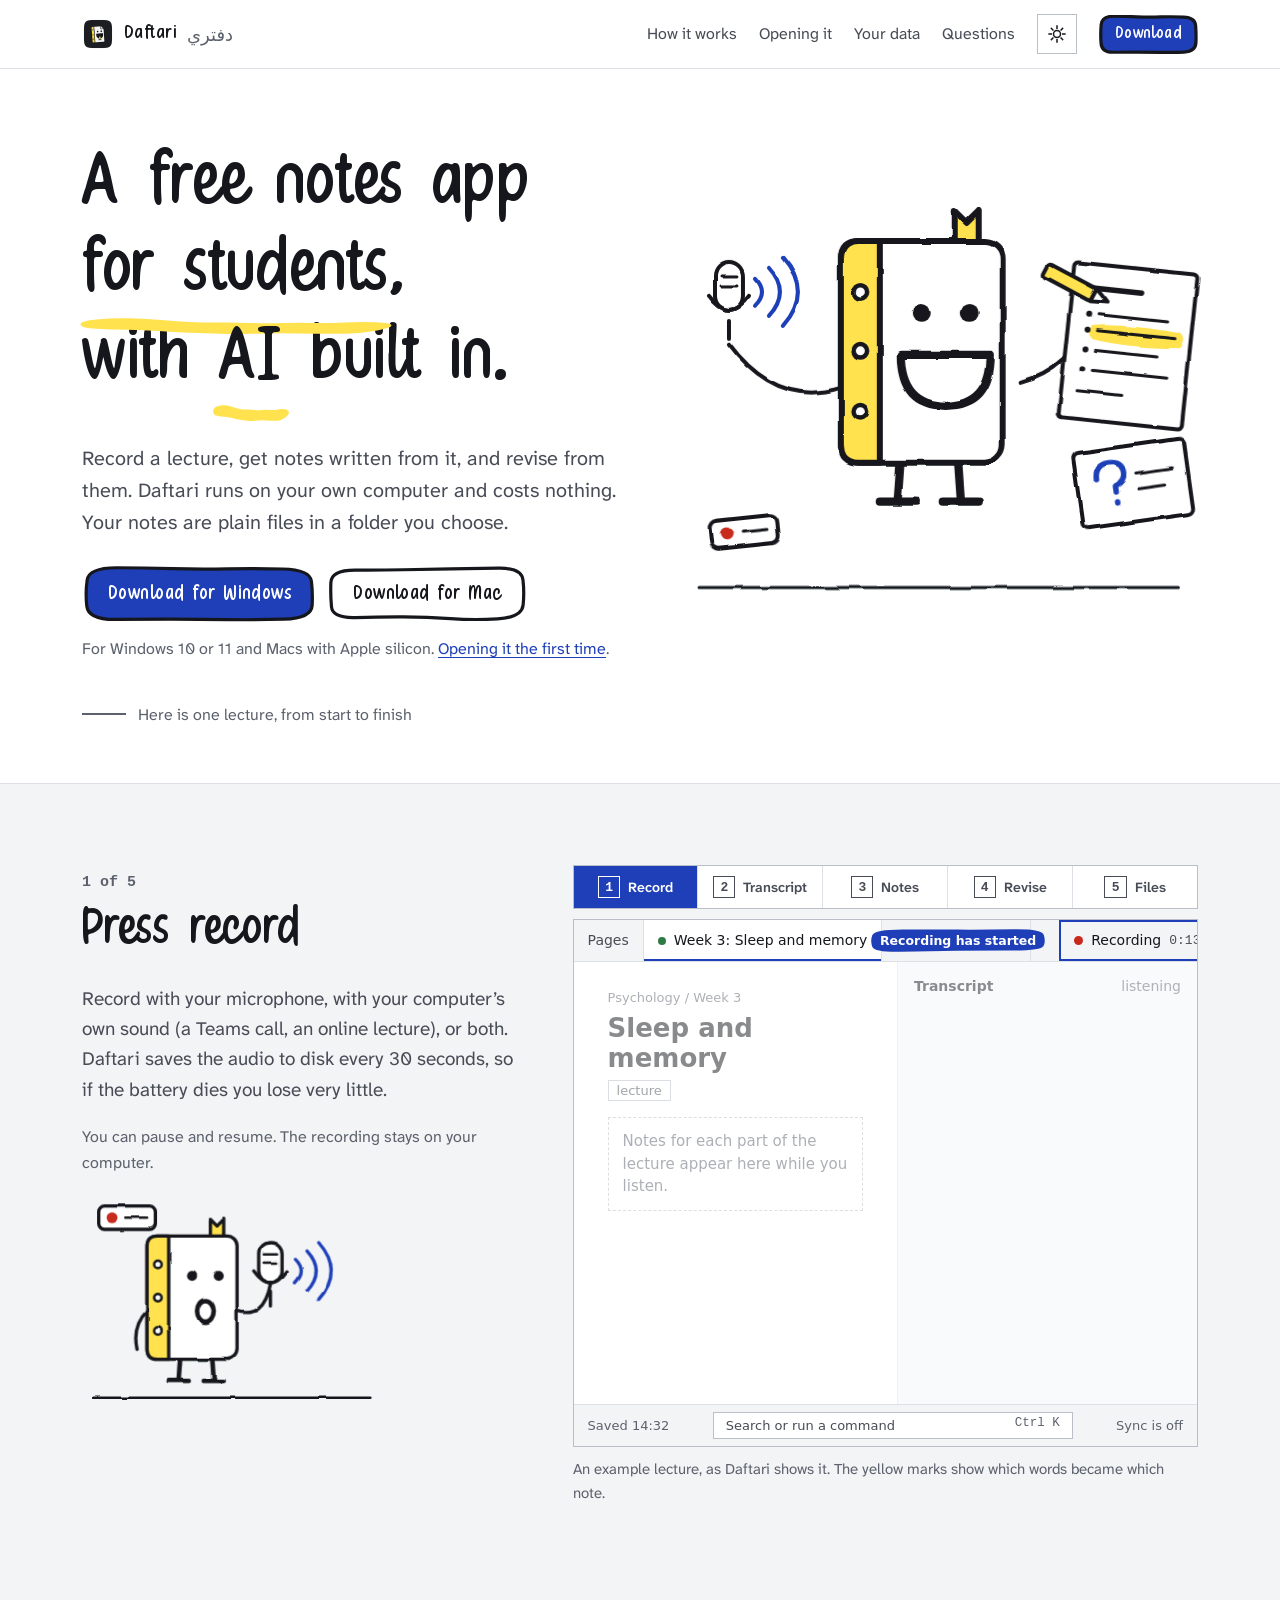
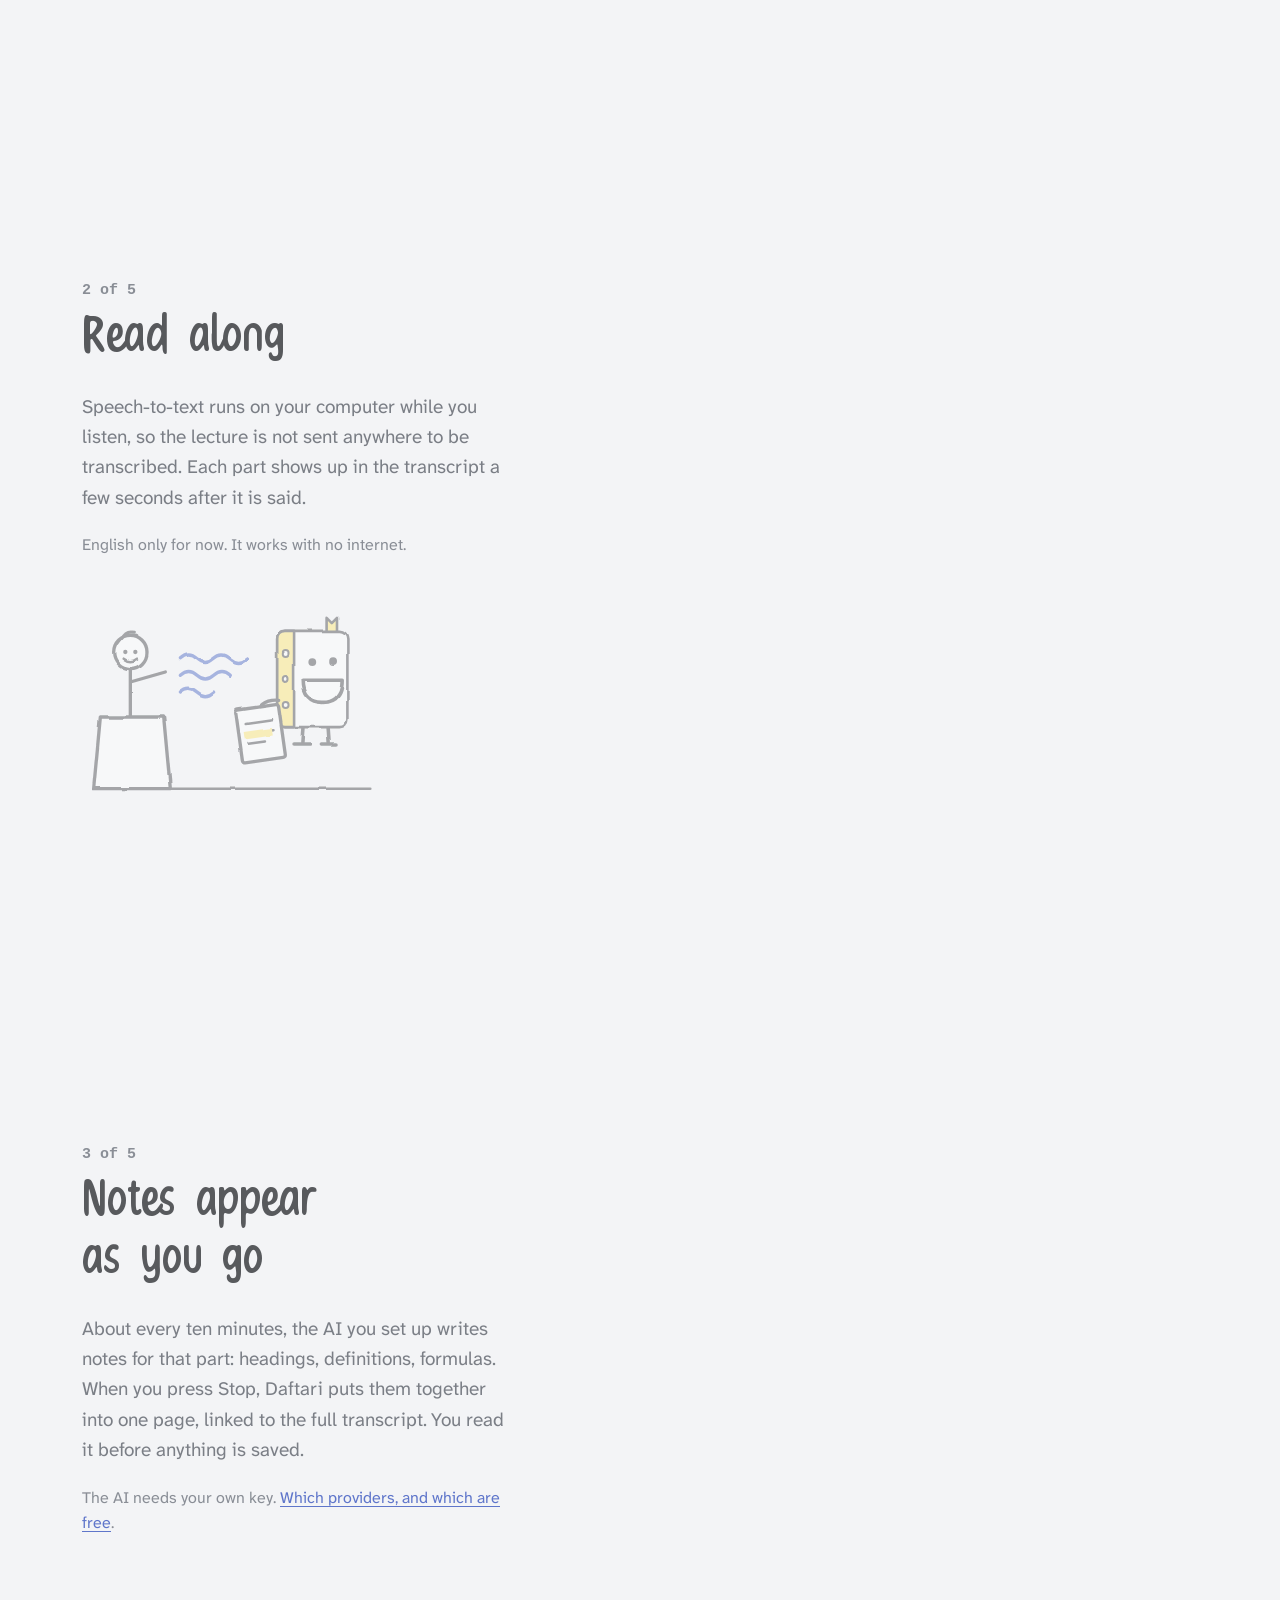
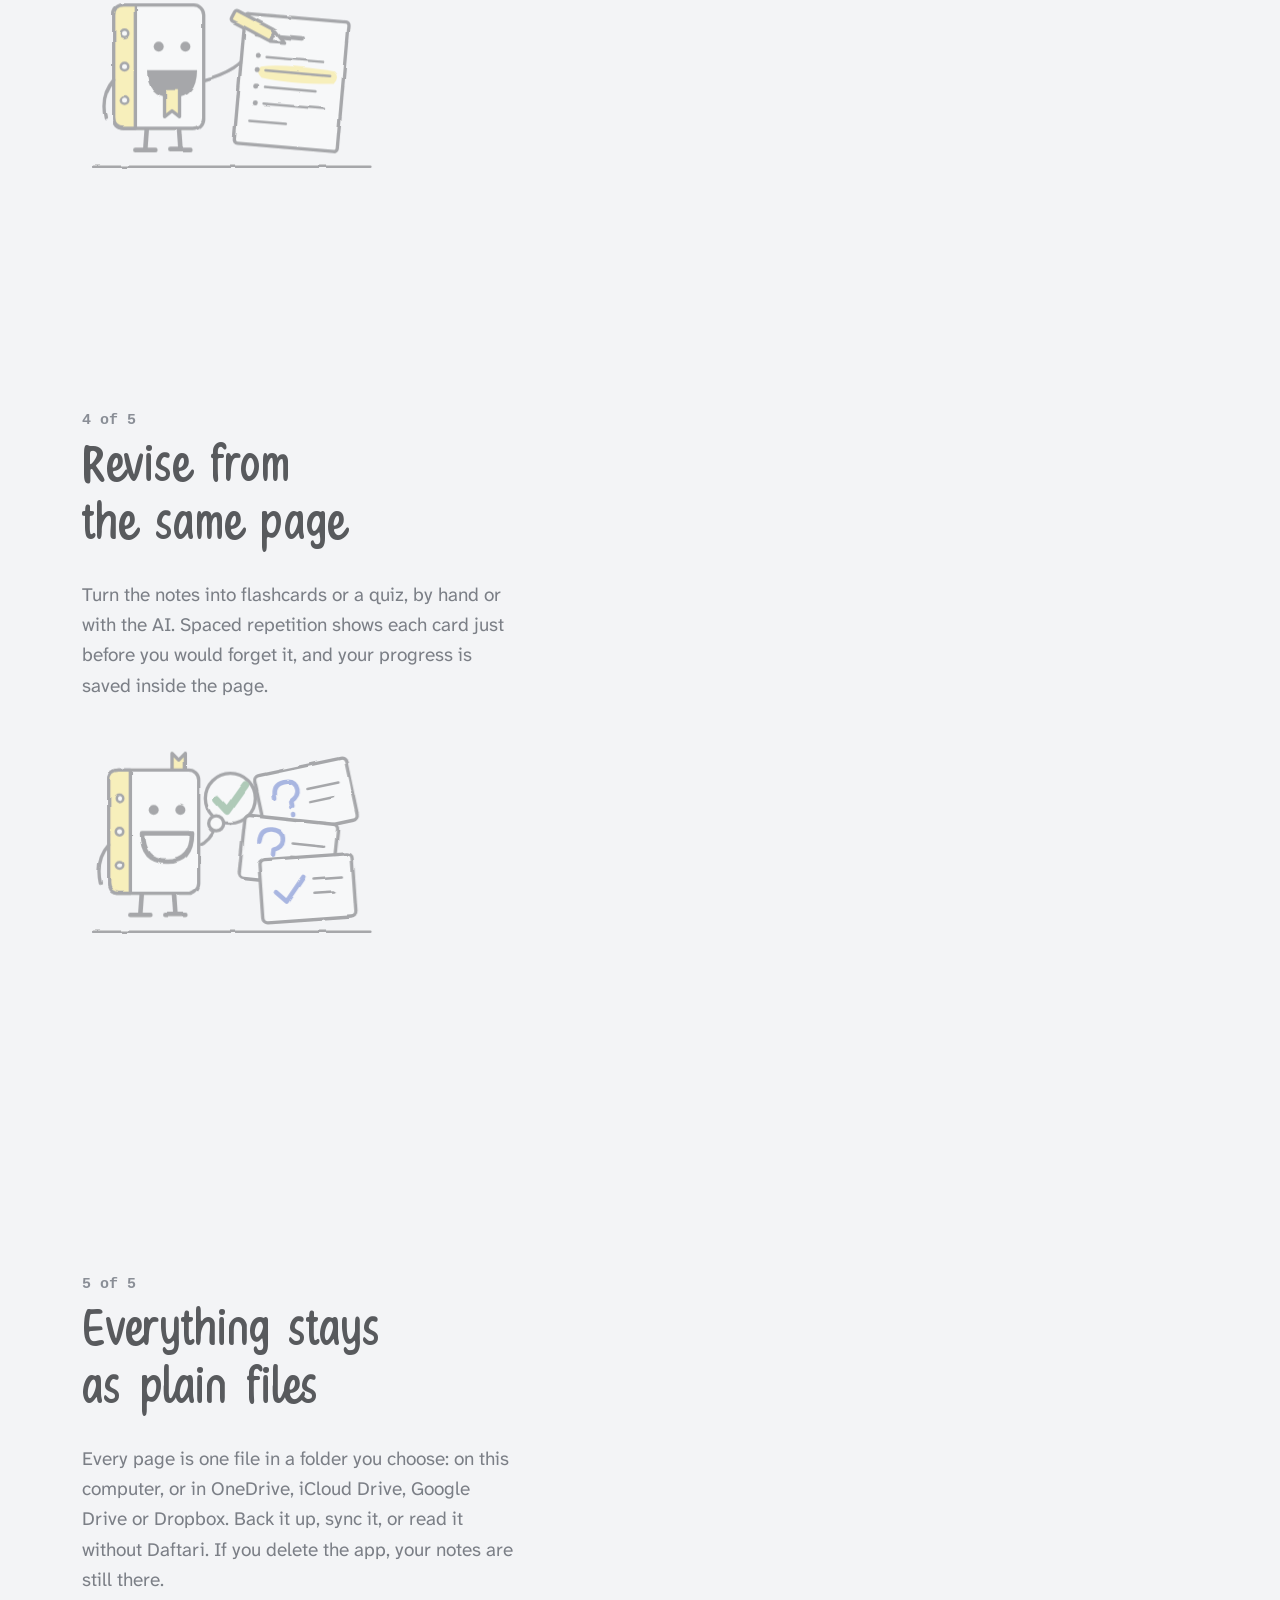
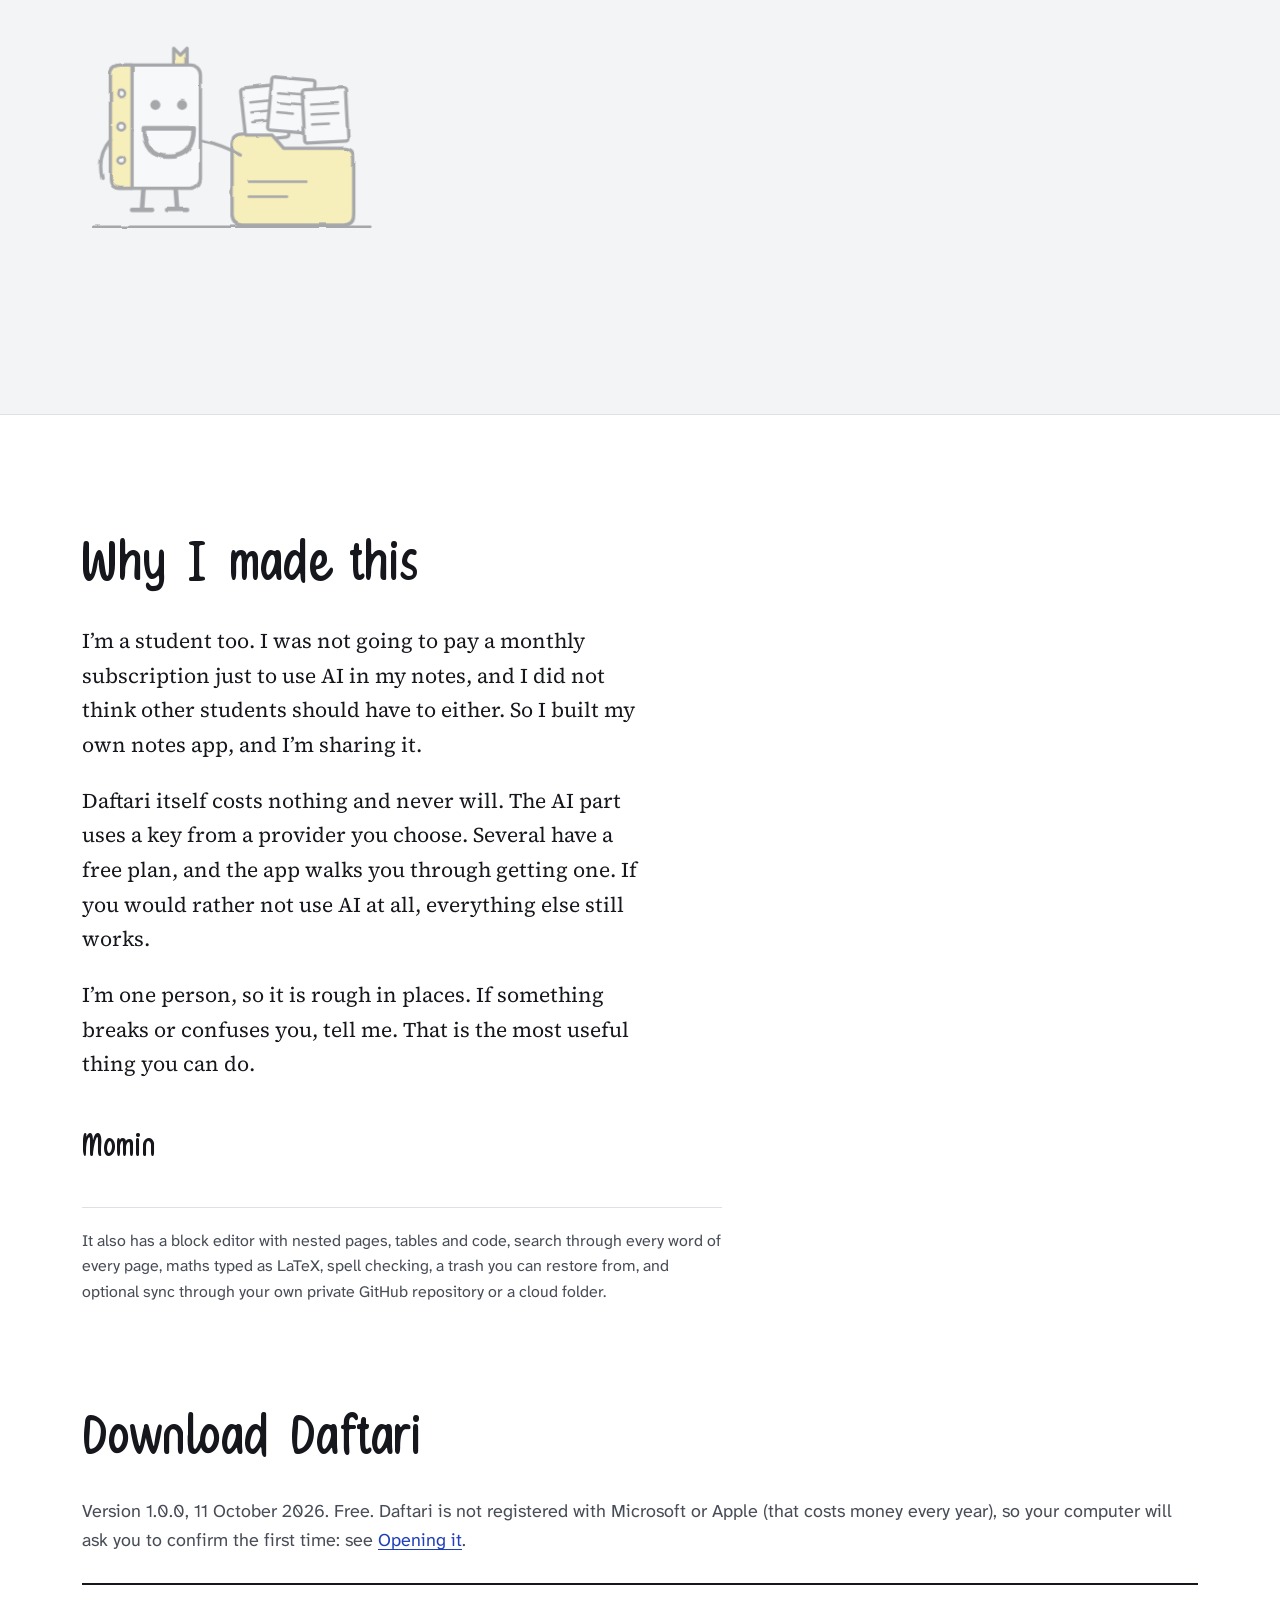
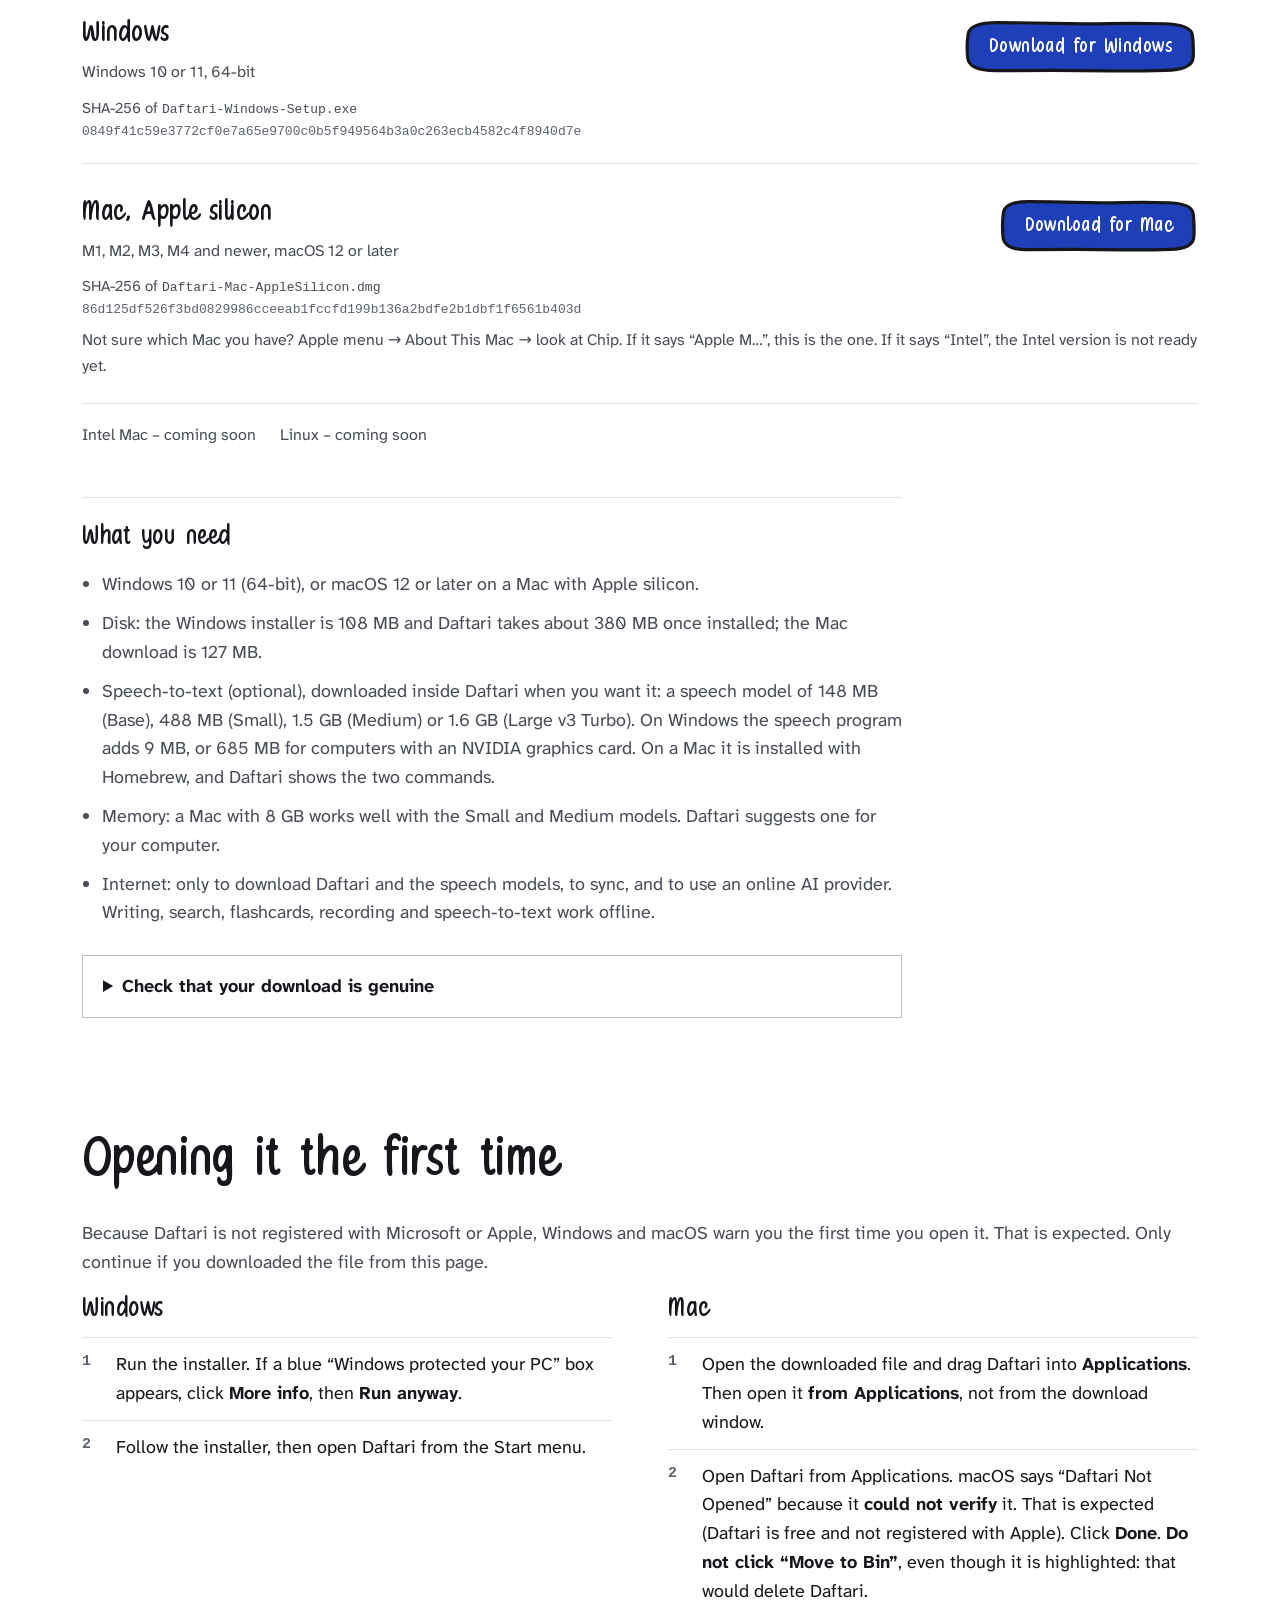
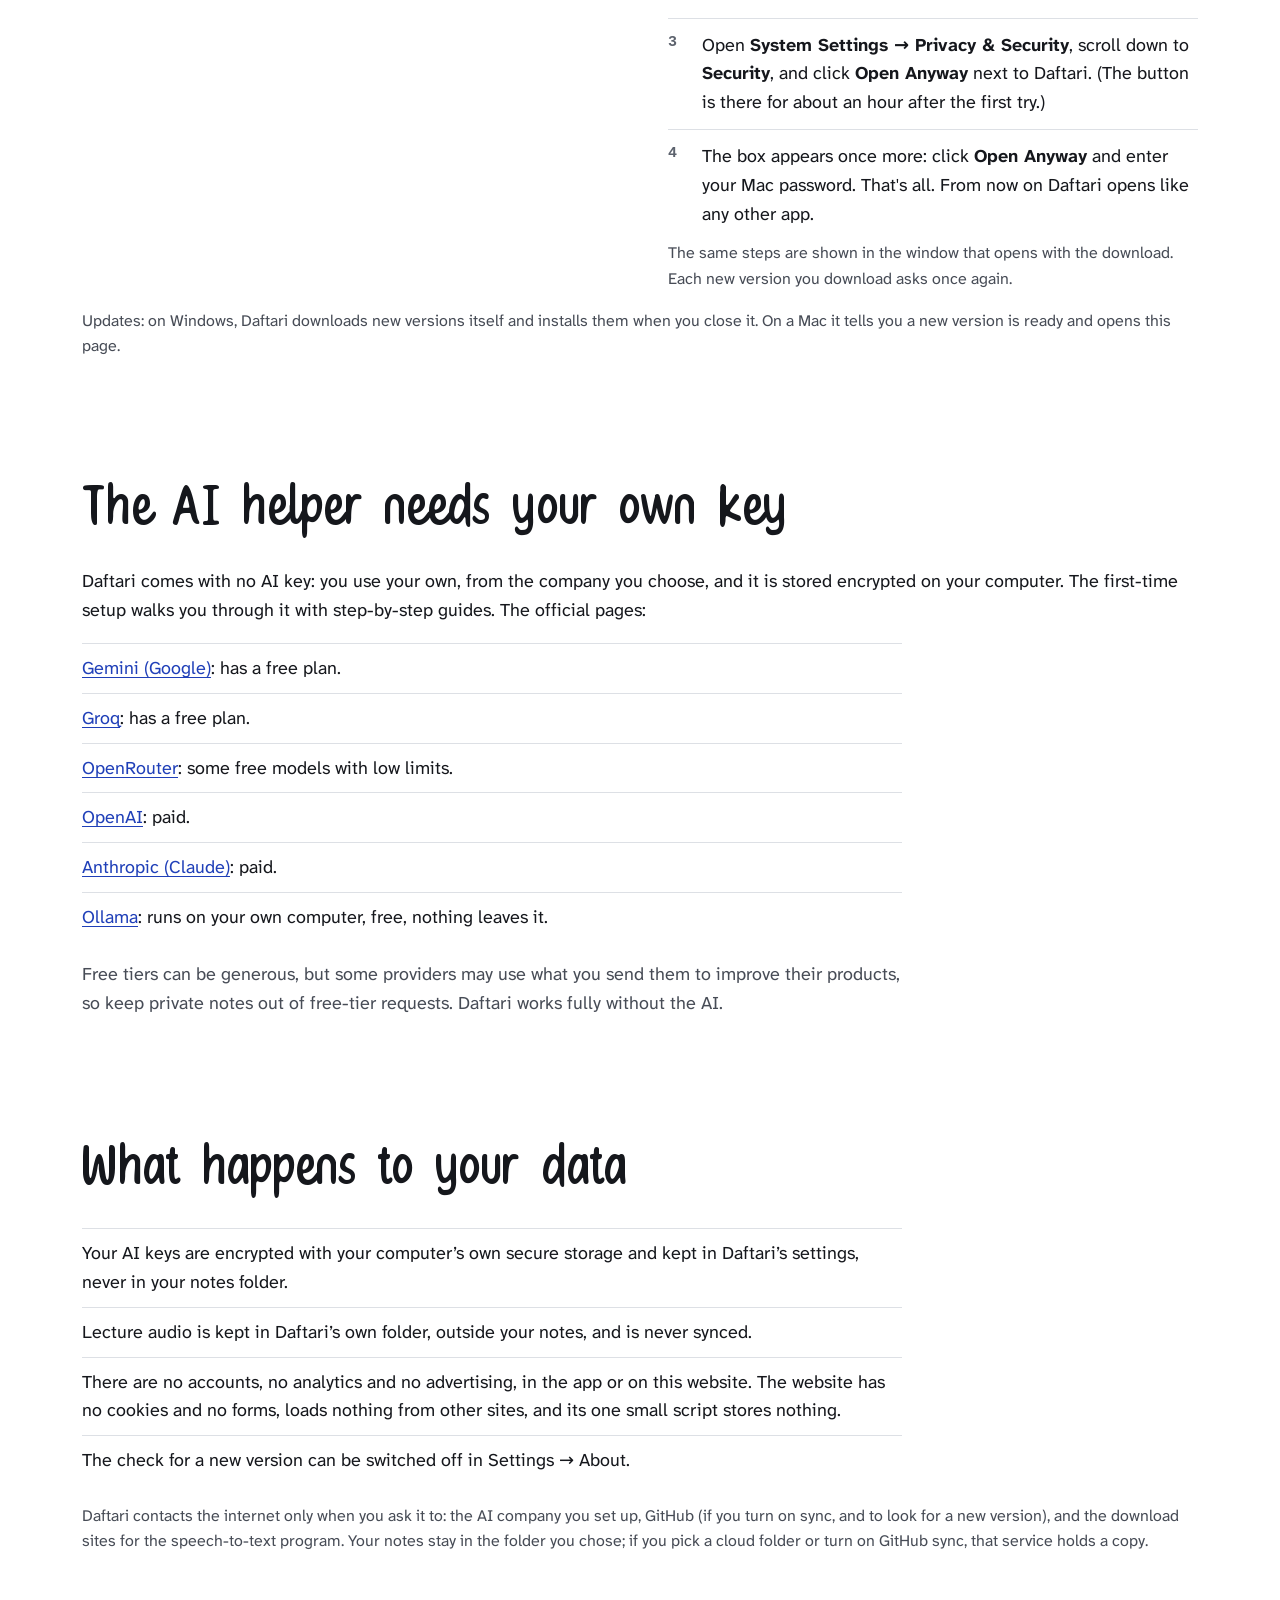
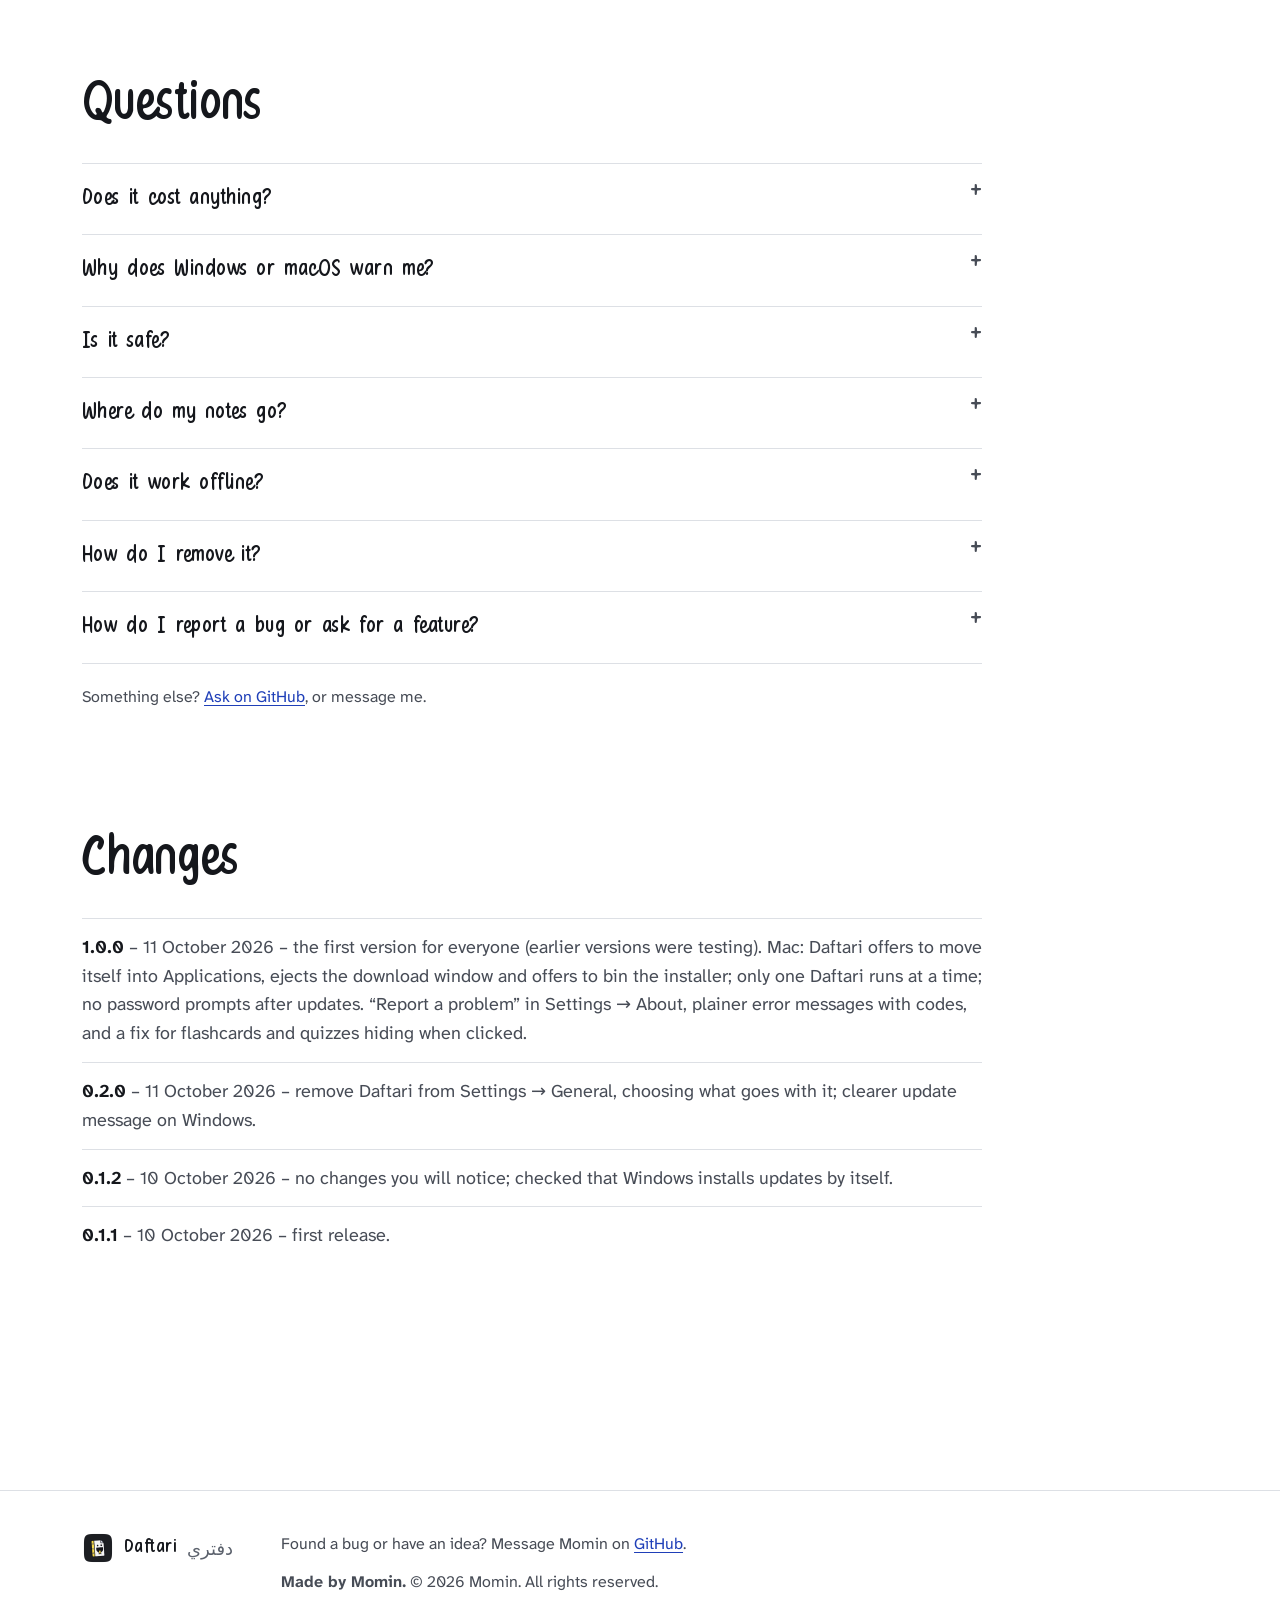
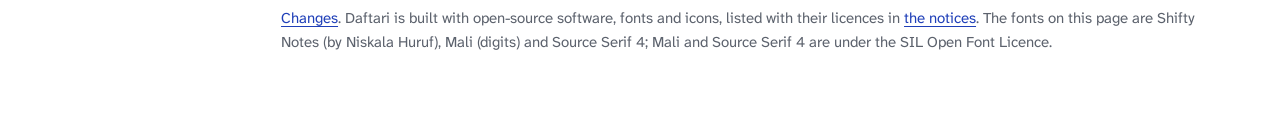
==== commit 1e820058: "Website update (version 1.0.0)" ====
--- a/index.html
+++ b/index.html
@@ -29,7 +29,7 @@
   <meta property="og:image:alt" content="Daftari, a notebook for lectures. The words “One lecture, from the first word to the flashcards.” beside a small Daftari window: a lecture transcript with key words marked in yellow, and the note written from them." />
   <meta name="twitter:card" content="summary_large_image" />
   <link rel="icon" href="img/icon.png?v=1ff9049137" type="image/png" />
-  <link rel="stylesheet" href="style.css?v=155cd55cb6" />
+  <link rel="stylesheet" href="style.css?v=76f946a4a6" />
   <script src="site.js?v=e7e65a9bec"></script>
 </head>
 <body>
--- a/style.css
+++ b/style.css
@@ -5,8 +5,9 @@
    click, a yellow highlighter only behind words that matter. Square corners, flat surfaces, a 1 px line for depth, no glows.
    Fonts: Atkinson Hyperlegible Next for everything you read on the page; Source Serif 4 for the notes inside the drawn
    window (as in the app). Every text colour passes 4.5:1 on its background, in light and dark. */
-/* Shifty Notes: a hand-lettered text font (Niskala Huruf). This file has NO digits on purpose: the free demo version draws a "DEMO"
+/* Shifty Notes: a hand-lettered font (Niskala Huruf, licence bought by Momin) for headings and buttons. This file has NO digits on purpose: the free demo version draws a "DEMO"
    badge in their place, so every digit comes from Mali SemiBold (SIL Open Font Licence) through the font stack. */
+@font-face { font-family: 'Atkinson Hyperlegible Next'; font-weight: 200 800; font-display: swap; src: url('fonts/atkinson-hyperlegible-next-latin-wght-normal.woff2') format('woff2'); }
 @font-face { font-family: 'Shifty Notes'; font-display: swap; src: url('fonts/shifty-notes-nodigits.woff2') format('woff2'); }
 @font-face { font-family: 'Mali Digits'; font-weight: 600; font-display: swap; size-adjust: 86%; src: url('fonts/mali-digits.woff2') format('woff2'); }
 @font-face { font-family: 'Source Serif 4'; font-weight: 200 900; font-display: swap; src: url('fonts/source-serif-4-latin-wght-normal.woff2') format('woff2'); }
@@ -19,7 +20,8 @@
   --rule: #dde0e5; --rule-2: #b9bec7;
   --biro: #1f3fb8; --biro-hover: #18339a; --on-biro: #ffffff; --link: #1f3fb8; --biro-soft: #e7ebfa;
   --hl: #ffe24d; --on-hl: #15171c; --rec: #c8291c; --ok: #2f7a45;
-  --font: 'Shifty Notes', 'Mali Digits', system-ui, -apple-system, 'Segoe UI', sans-serif;
+  --font: 'Atkinson Hyperlegible Next', system-ui, -apple-system, 'Segoe UI', sans-serif; /* all ordinary text */
+  --hand: 'Shifty Notes', 'Mali Digits', 'Atkinson Hyperlegible Next', system-ui, sans-serif; /* headings, buttons, question titles, the signature */
   --read: 'Source Serif 4', Georgia, 'Times New Roman', serif;
   --mono: ui-monospace, 'Cascadia Mono', Menlo, Consolas, monospace;
   --ui: system-ui, -apple-system, 'Segoe UI', sans-serif;
@@ -45,7 +47,7 @@
 /* ---------- base ---------- */
 * { box-sizing: border-box; }
 html { background: var(--paper); scroll-padding-top: 88px; }
-body { margin: 0; color: var(--ink); background: var(--paper); font: 400 calc(22px * var(--ws))/1.5 var(--font); font-synthesis: none; -webkit-font-smoothing: antialiased; overflow-x: clip; }
+body { margin: 0; color: var(--ink); background: var(--paper); font: 400 calc(18px * var(--ws))/1.6 var(--font); -webkit-font-smoothing: antialiased; overflow-x: clip; }
 ::selection { background: var(--hl); color: var(--on-hl); }
 a { color: var(--link); text-decoration-thickness: 1px; text-underline-offset: 3px; }
 a:hover { text-decoration-thickness: 2px; }
@@ -130,7 +132,7 @@
 .progress a { flex: 1; display: flex; align-items: center; justify-content: center; gap: 8px; padding: 10px 4px; color: var(--ink-2); text-decoration: none; border-right: 1px solid var(--rule); transition: background-color 200ms, color 200ms; }
 .progress a:last-child { border-right: 0; }
 .progress a:hover { color: var(--ink); background: var(--paper-2); }
-.progress b { display: grid; place-items: center; width: 1.7em; height: 1.7em; border: 1px solid currentColor; font: 700 calc(12.5px * var(--ws)) var(--mono); }
+.progress b { display: grid; place-items: center; width: 1.7em; height: 1.7em; border: 1px solid currentColor; font: 700 calc(13px * var(--ws)) var(--mono); }
 .story[data-view="record"] .progress [data-view="record"], .story[data-view="transcript"] .progress [data-view="transcript"],
 .story[data-view="notes"] .progress [data-view="notes"], .story[data-view="study"] .progress [data-view="study"],
 .story[data-view="files"] .progress [data-view="files"] { background: var(--biro); color: var(--on-biro); }
@@ -280,7 +282,7 @@
 .dl-head span { color: var(--ink-2); font-size: calc(16px * var(--ws)); }
 .hash { grid-column: 1 / -1; margin: 0; font-size: calc(15px * var(--ws)); color: var(--ink-2); }
 .hash-label { display: block; }
-.hash code.file { background: none; border: 0; padding: 0; }
+.hash code.file { background: none; border: 0; padding: 0; font-size: max(0.82em, calc(13px * var(--ws))); }
 .sha { display: block; margin-top: 4px; background: none !important; border: 0 !important; padding: 0 !important; font-size: calc(13px * var(--ws)); color: var(--ink-3); word-break: break-all; }
 .downloads .small { grid-column: 1 / -1; margin: 0; }
 .soon-list { list-style: none; padding: 0; margin: 18px 0 0; display: flex; gap: 24px; flex-wrap: wrap; color: var(--ink-2); font-size: calc(16px * var(--ws)); }
@@ -356,6 +358,7 @@
 @media (prefers-reduced-motion: reduce) {
   *, *::before, *::after { animation: none !important; transition: none !important; }
   .faq details::details-content { transition: none !important; }
+  .js .swipe::after { clip-path: none; }
 }
 
 
@@ -381,10 +384,15 @@
 .hero h1 { font-size: clamp(calc(34px * var(--ws)), 4.6vw, calc(58px * var(--ws))); letter-spacing: -0.025em; line-height: 1.12; max-width: none; margin-bottom: 0.5em; }
 .hero .lead { margin: 0 0 28px; }
 .hero-art { max-width: 560px; justify-self: end; }
-.swipe { background: url(img/underline.svg) no-repeat 0 100% / 100% 0.34em; padding: 0 0.06em 0.06em; margin: 0 -0.06em; }
-.js .swipe { background-size: 0% 0.34em; animation: swipe-on 700ms cubic-bezier(0.45, 0, 0.2, 1) 0.5s forwards; }
-.js .swipe + .swipe, .js .swipe ~ .swipe { animation-delay: 1.1s; }
-@keyframes swipe-on { to { background-size: 100% 0.34em; } }
+/* The highlighter stroke sits just under the letters: in Shifty Notes the baseline is 0.95em below the top of the word's box,
+   so the stroke box starts 0.04em under the baseline (0.99em), the same place it had under Atkinson before the font change: the
+   visible stroke runs from about 0.11em to 0.31em below the baseline. It is drawn, not stretched: the finished
+   stroke is uncovered from left to right (clip-path), the way a marker moves. isolation keeps it behind the words but above the page. */
+.swipe { position: relative; isolation: isolate; white-space: nowrap; }
+.swipe::after { content: ""; position: absolute; z-index: -1; left: -0.08em; right: -0.1em; top: 0.99em; height: 0.34em; background: url(img/underline.svg) no-repeat 0 0 / 100% 100%; }
+.js .swipe::after { clip-path: inset(0 100% 0 0); animation: swipe-draw 850ms cubic-bezier(0.6, 0.05, 0.35, 1) 0.5s forwards; }
+.js .swipe ~ .swipe::after { animation-duration: 420ms; animation-delay: 1.45s; }
+@keyframes swipe-draw { to { clip-path: inset(0 -2px 0 0); } }
 .scroll-hint { margin-top: 40px; }
 @media (max-width: 900px) { .hero-grid { grid-template-columns: 1fr; } .hero-art { justify-self: center; max-width: 440px; } }
 
@@ -408,7 +416,7 @@
 [data-theme="dark"] .window mark { background-image: url(img/marker-a-dark.svg); }
 [data-theme="dark"] .tx li:nth-child(2) mark { background-image: url(img/marker-b-dark.svg); }
 [data-theme="dark"] .tx li:nth-child(3) mark { background-image: url(img/marker-c-dark.svg); }
-[data-theme="dark"] .swipe { background-image: url(img/underline-dark.svg); }
+[data-theme="dark"] .swipe::after { background-image: url(img/underline-dark.svg); }
 /* buttons and the little labels: felt-tip outlines that are not quite straight */
 .button, .button:hover, .button.second, .button.second:hover { border: 0; border-radius: 0; background: url(img/btn-primary.svg) no-repeat center / 100% 100%; color: var(--on-biro); padding: 17px 26px; }
 .button.second, .button.second:hover { background-image: url(img/btn-second.svg); color: var(--ink); }
@@ -428,28 +436,16 @@
 @keyframes hop { 0% { transform: translateY(0); } 32% { transform: translateY(-16px); } 58% { transform: translateY(0) scaleY(0.97); } 100% { transform: translateY(0); } }
 
 
-/* ---------- Shifty Notes sizing (the font is narrow, so sizes go up; it has one weight, so headings are not "bold") ---------- */
-h1, h2, h3, .button, .dl-head strong, .step-count, .progress a, .brand-name, summary { font-synthesis: none; }
-h1, h2, h3 { font-weight: 400; letter-spacing: 0; line-height: 1.04; }
-.hero h1 { font-size: clamp(calc(46px * var(--ws)), 6.2vw, calc(78px * var(--ws))); }
+/* ---------- Two fonts (Momin's choice, 2026-10-13): Shifty Notes for headings, buttons, question titles and the signature, spaced out a
+   little because it is narrow; Atkinson Hyperlegible Next for every other text. Shifty has one weight, so nothing in it is "bold". ---------- */
+h1, h2, h3, .button, .dl-head strong, .brand-name, .faq summary, .why-text .sign { font-family: var(--hand); font-weight: 400; font-synthesis: none; letter-spacing: 0.02em; word-spacing: 0.1em; }
+h1, h2, h3 { line-height: 1.08; }
+.hero h1 { font-size: clamp(calc(46px * var(--ws)), 6.2vw, calc(78px * var(--ws))); letter-spacing: 0.02em; }
 h2 { font-size: clamp(calc(38px * var(--ws)), 4.8vw, calc(58px * var(--ws))); }
 h3 { font-size: calc(28px * var(--ws)); }
 .step h2 { font-size: clamp(calc(38px * var(--ws)), 4.2vw, calc(54px * var(--ws))); }
-.step p, .hero .lead, .section-head p, .why-text p { font-size: calc(24px * var(--ws)); line-height: 1.4; }
-.why-text p { font-family: var(--font); }
-.why-text .sign { font: 400 calc(34px * var(--ws))/1.1 var(--font); }
-.button { font-size: calc(24px * var(--ws)); padding: 16px 28px; }
-.small, .muted.small, .meta, .hash, .stage-caption, .faq-more { font-size: calc(19px * var(--ws)); }
-.faq summary { font-size: calc(25px * var(--ws)); }
-.answer { font-size: calc(21px * var(--ws)); }
+.why-text .sign { font-size: calc(34px * var(--ws)); line-height: 1.1; }
+.button { font-size: calc(22px * var(--ws)); padding: 15px 26px; }
+.top nav .button { font-size: calc(19px * var(--ws)); }
+.faq summary { font-size: calc(24px * var(--ws)); }
 .dl-head strong { font-size: calc(30px * var(--ws)); }
-.progress a { font-size: calc(18px * var(--ws)); }
-.top nav a { font-size: calc(21px * var(--ws)); }
-
-/* a narrow hand font needs a larger floor for small text */
-.dl-head span, .hash, .hash-label, .soon-list, .scroll-hint, .meta, .hero .meta, .needs li, .verify summary, .verify p, .plain-list li, .changes li,
-.note, .answer, .stage-caption, footer, footer .small, .progress a, .tag, .phone-note, .step .more { font-size: calc(21px * var(--ws)); }
-.step .more { font-size: calc(20px * var(--ws)); }
-.sha, code { font-size: calc(14px * var(--ws)); }
-.progress a { font-size: calc(19px * var(--ws)); }
-.tag { font-size: calc(17px * var(--ws)); }
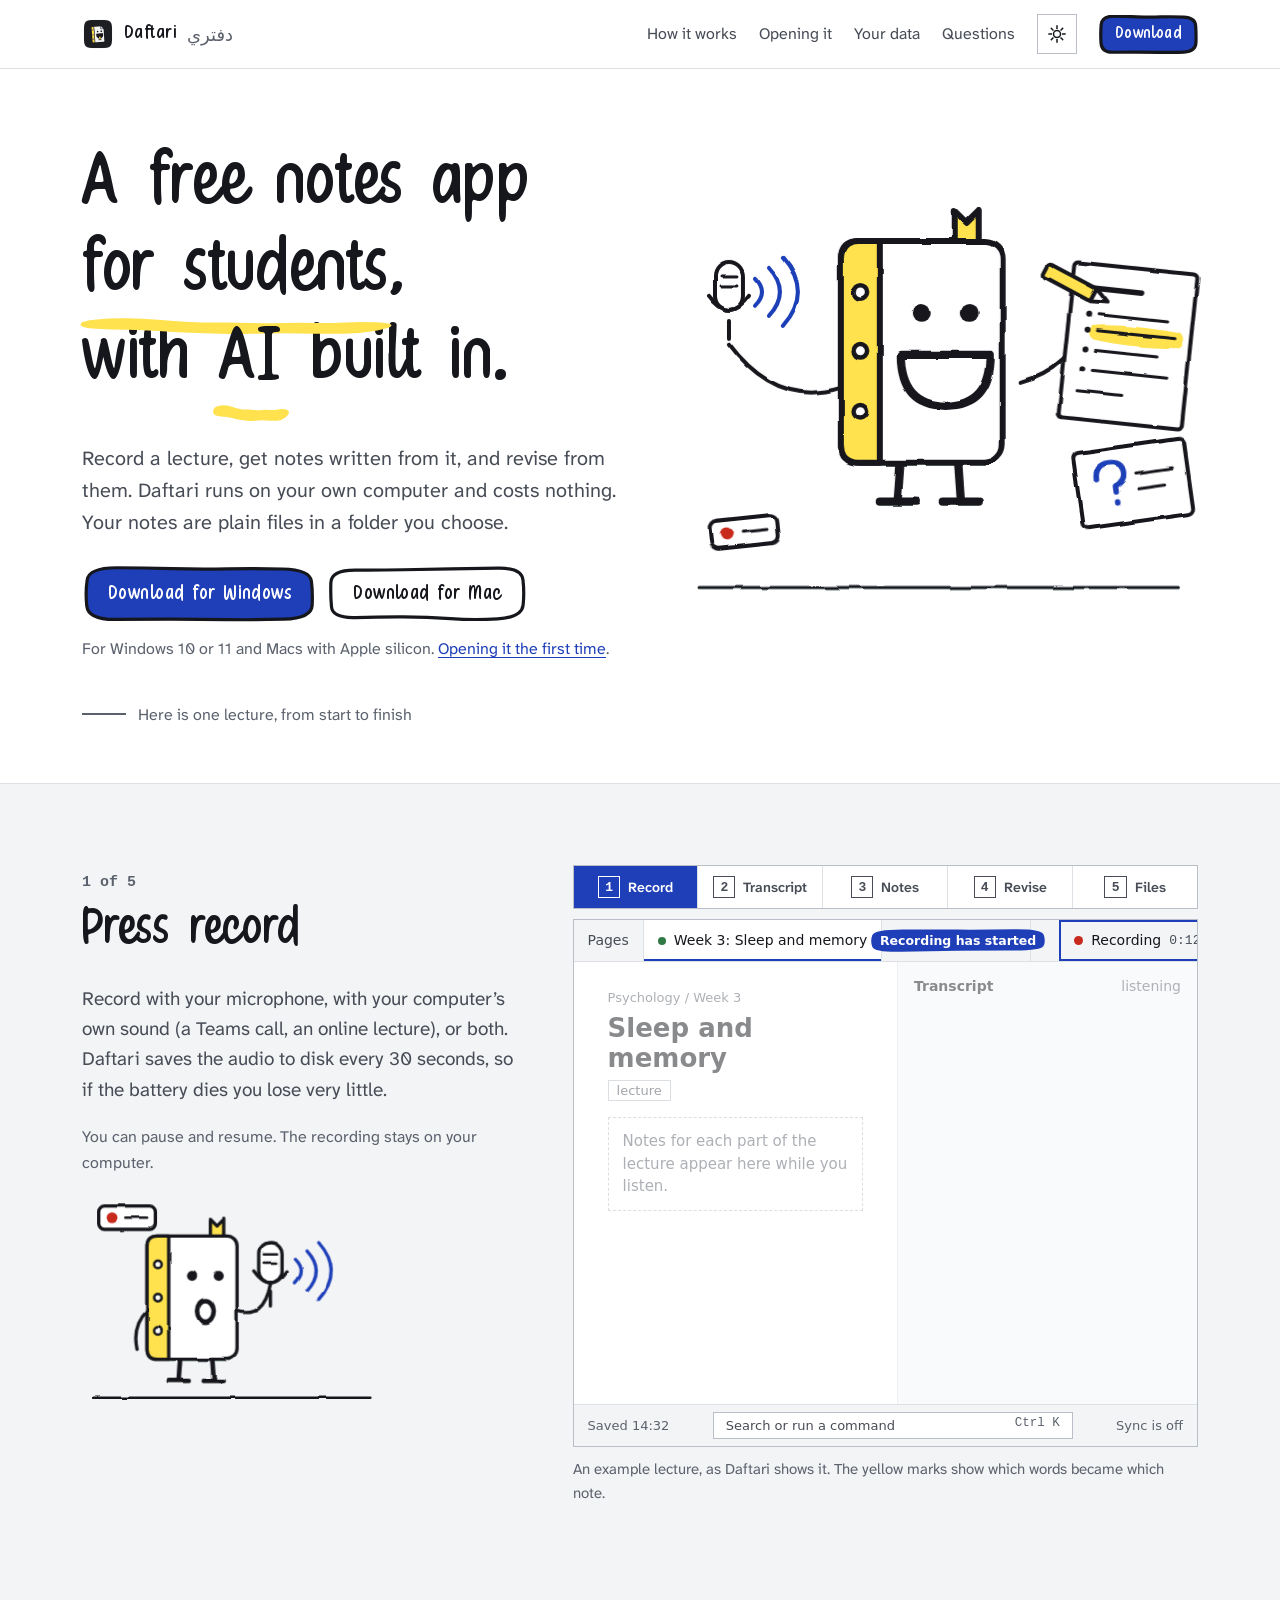
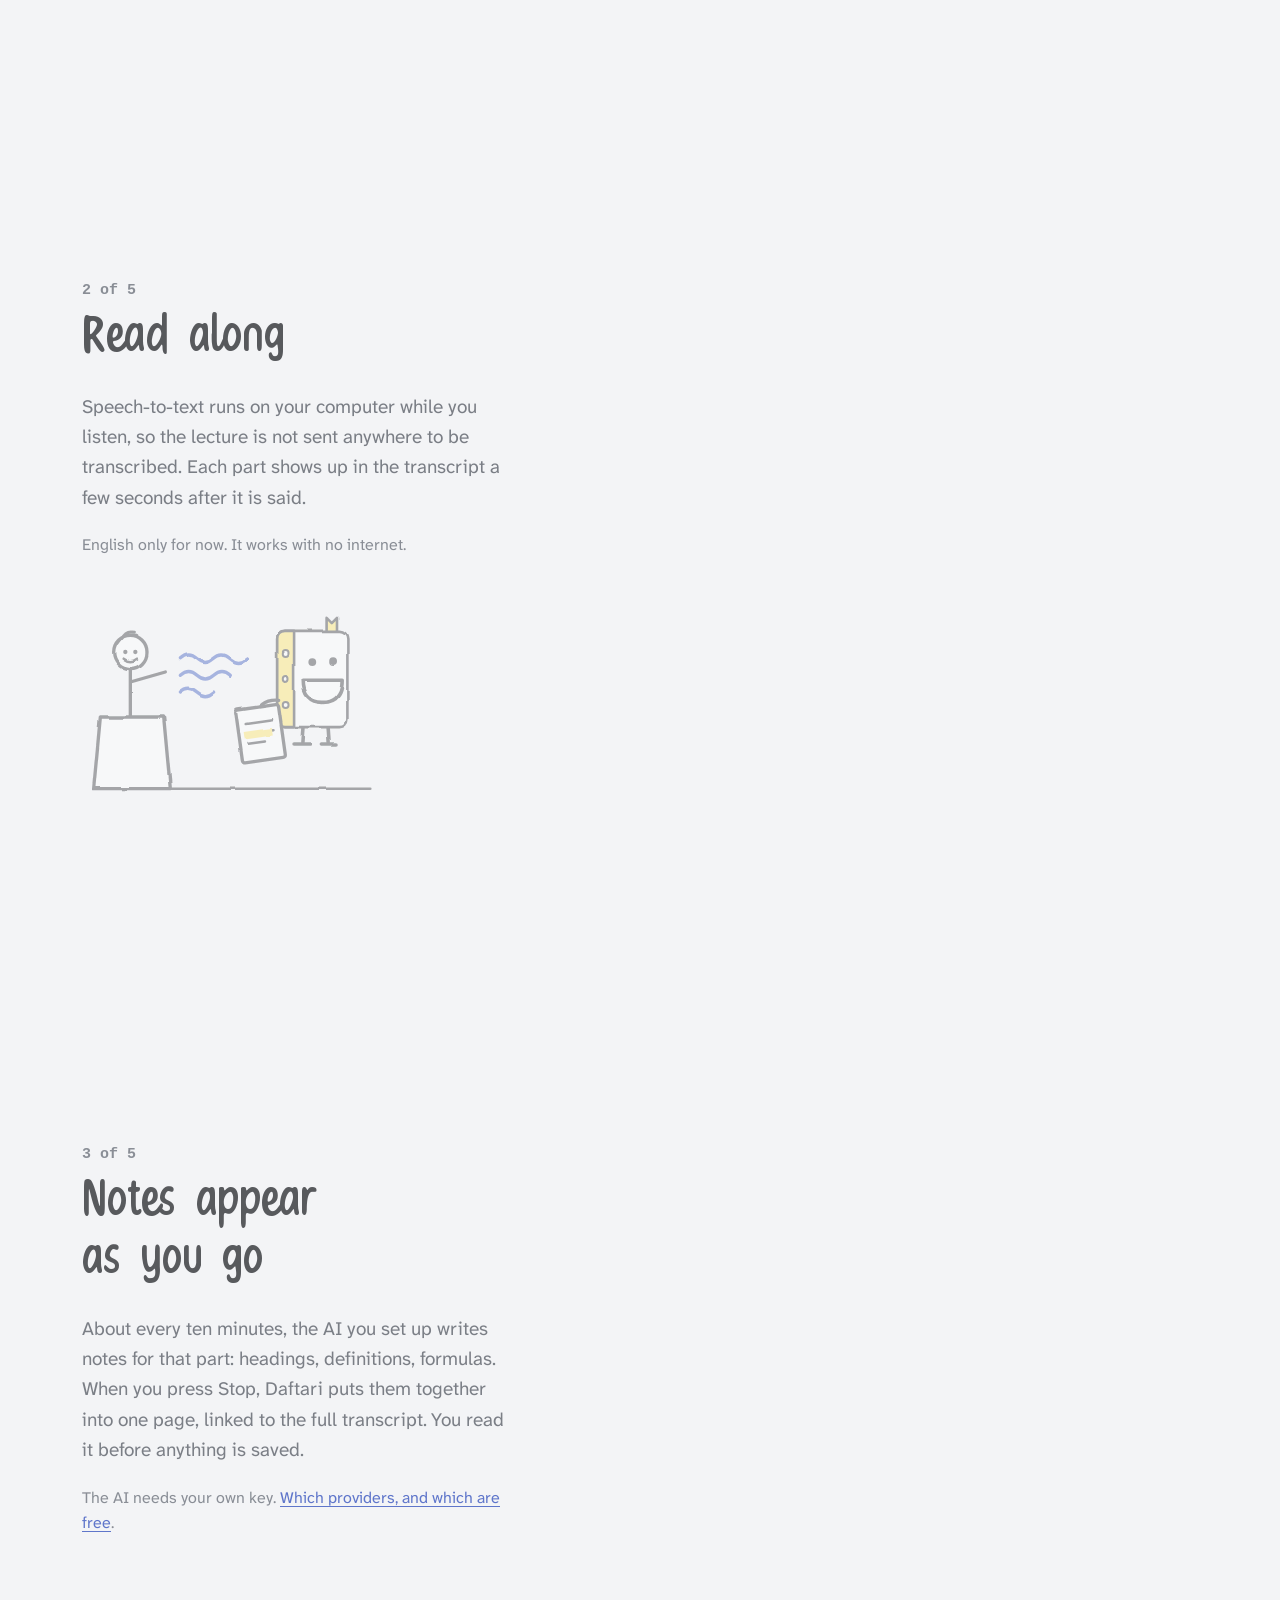
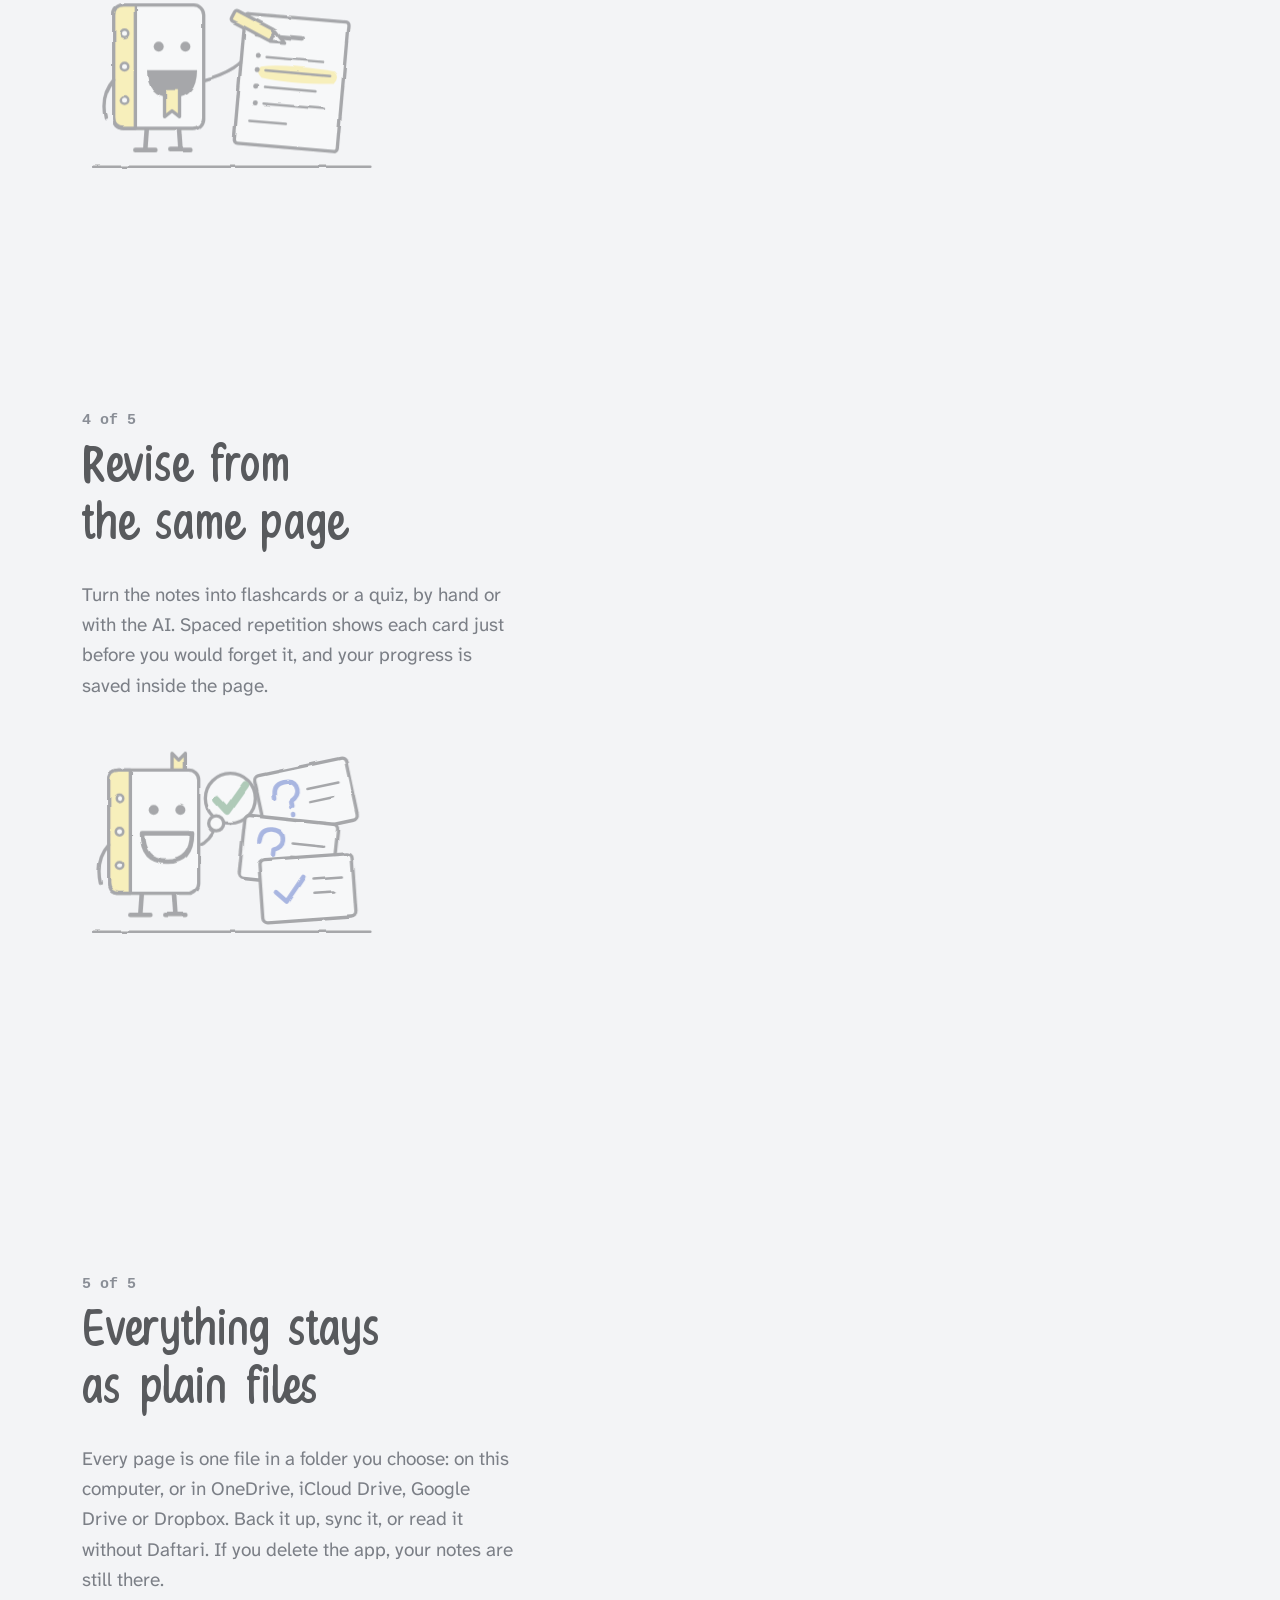
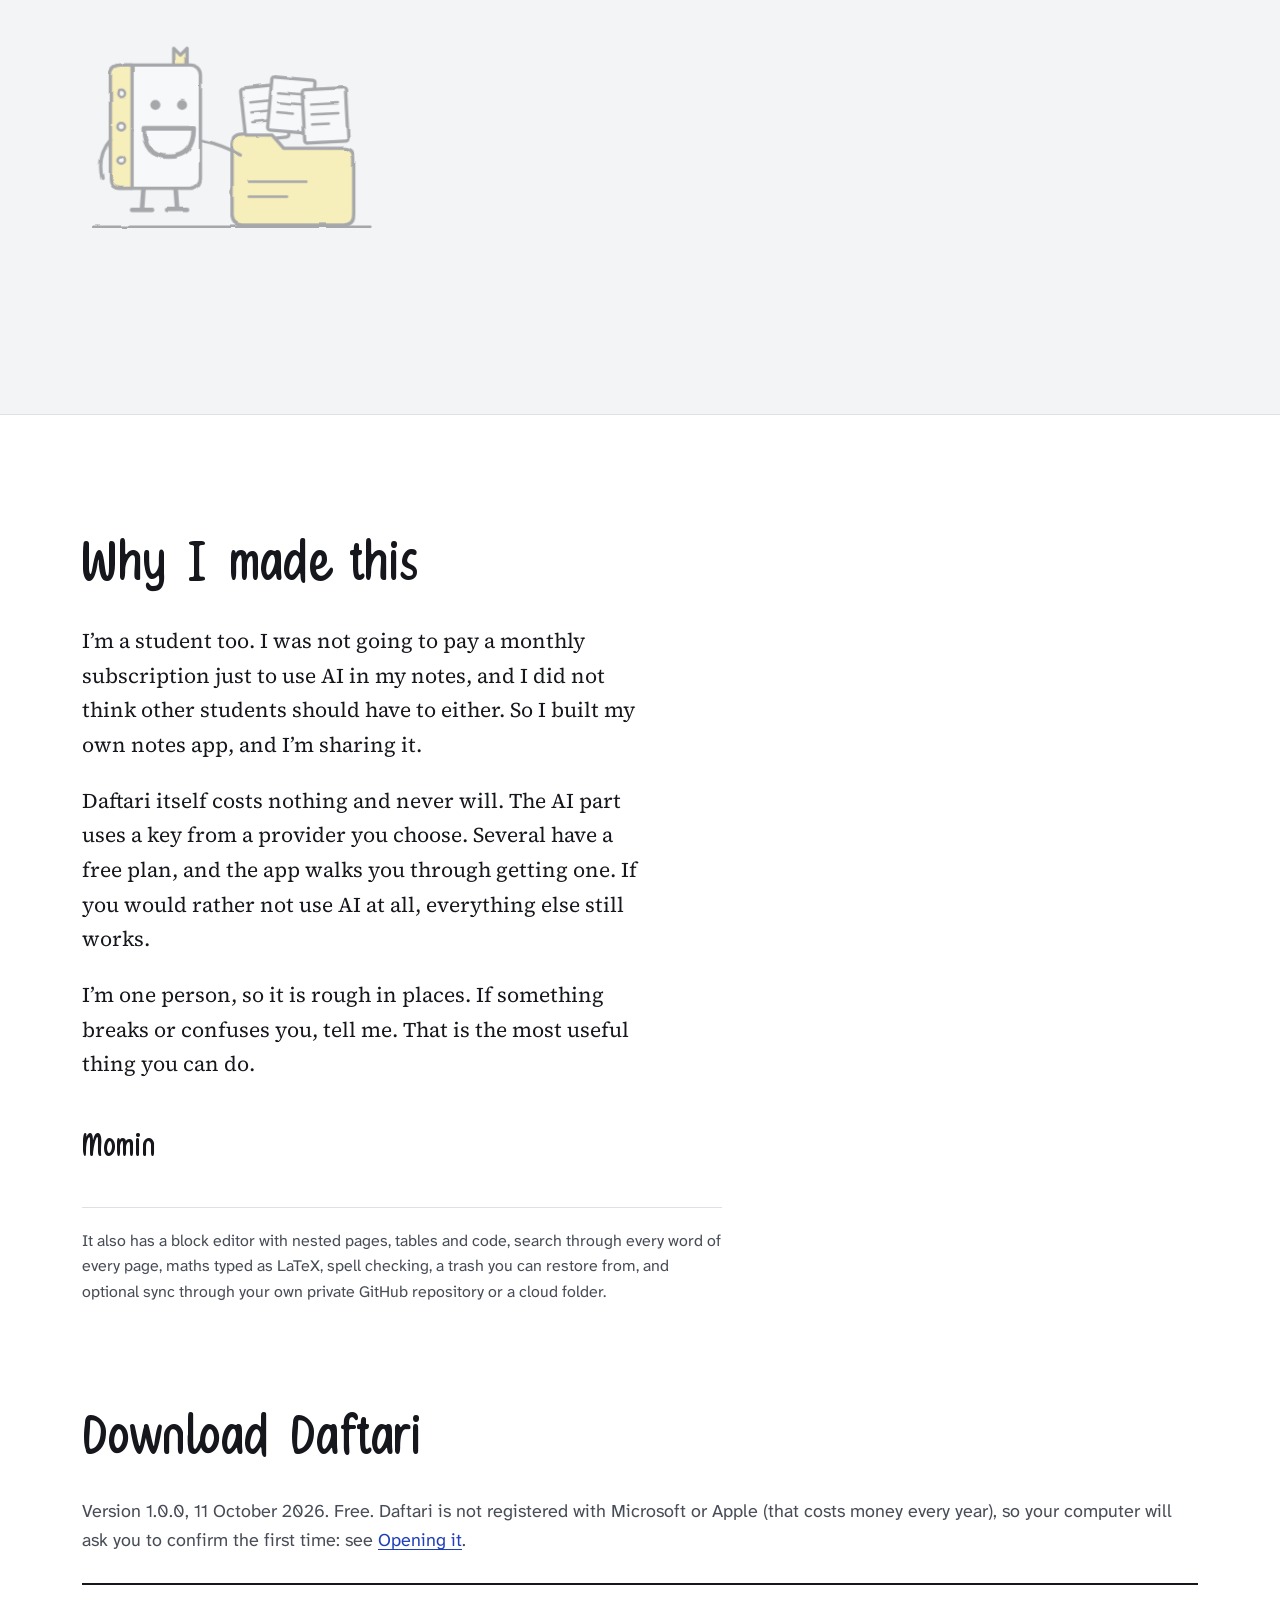
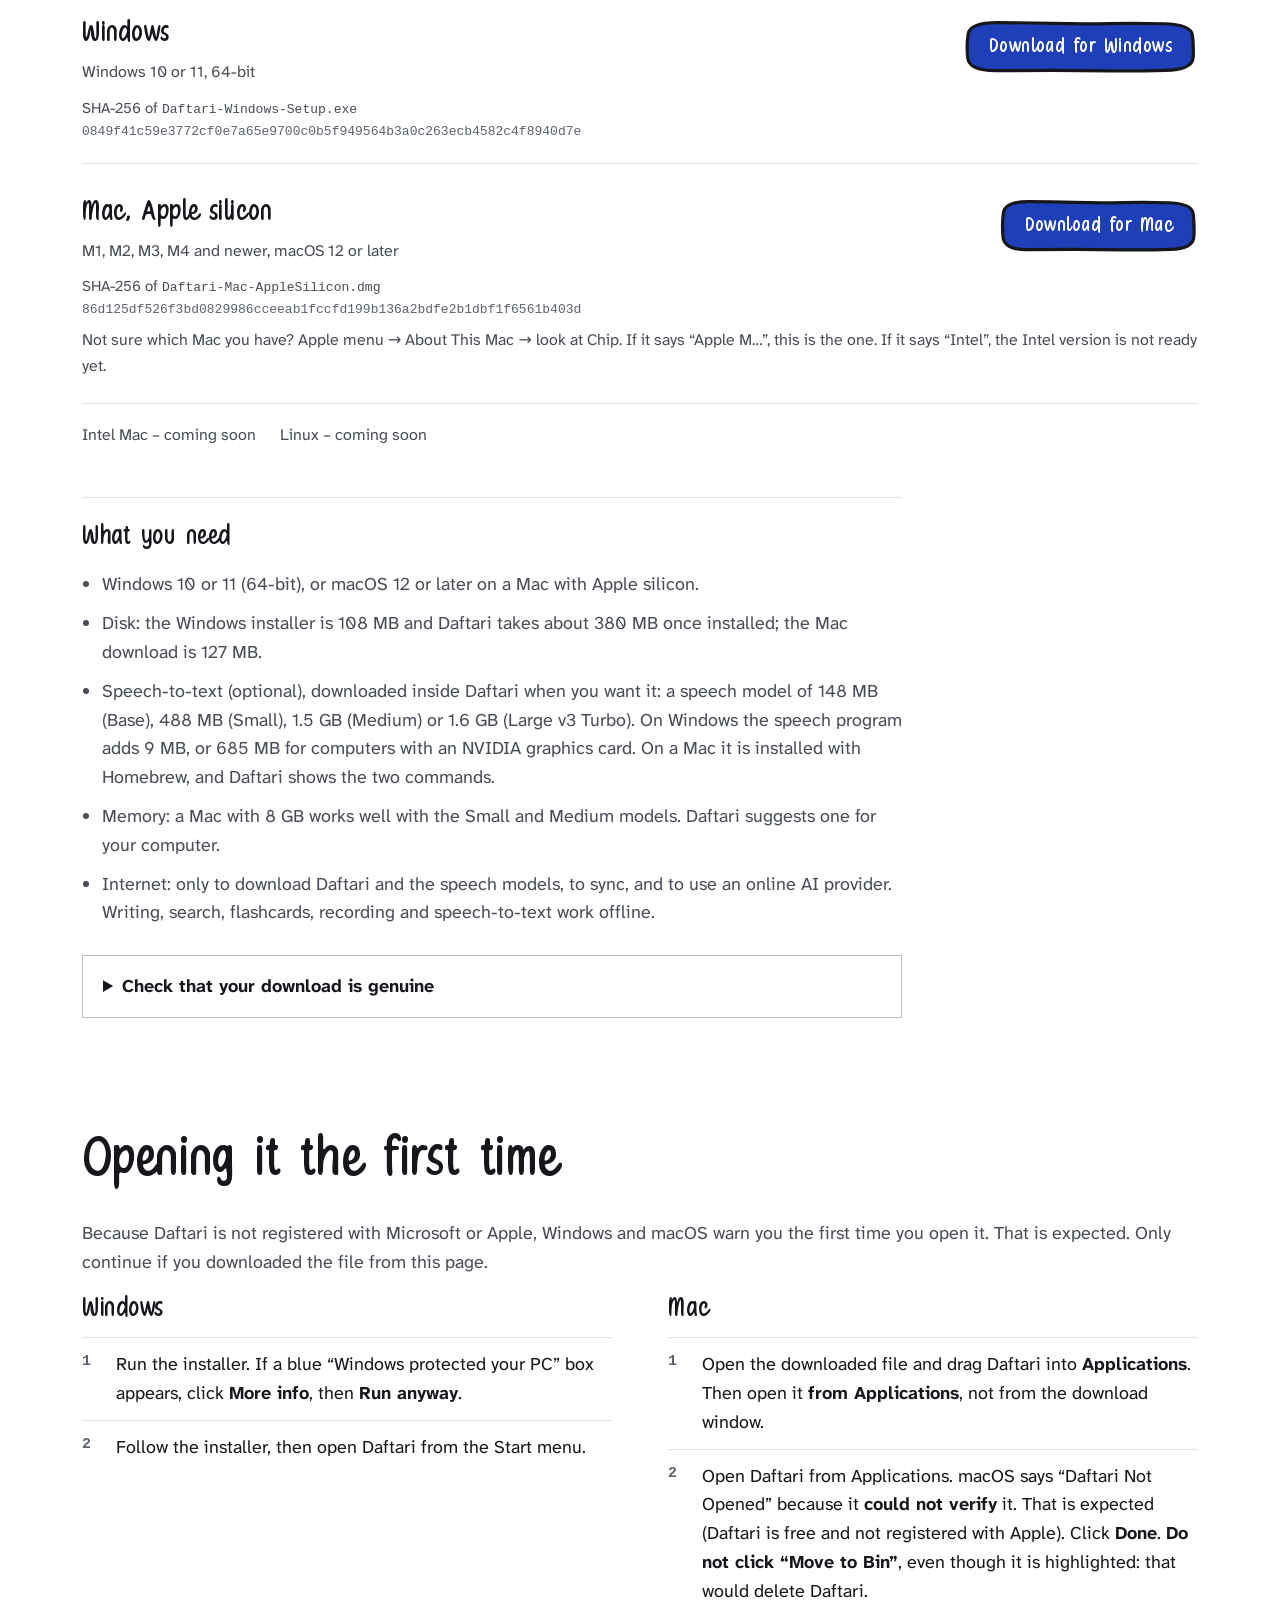
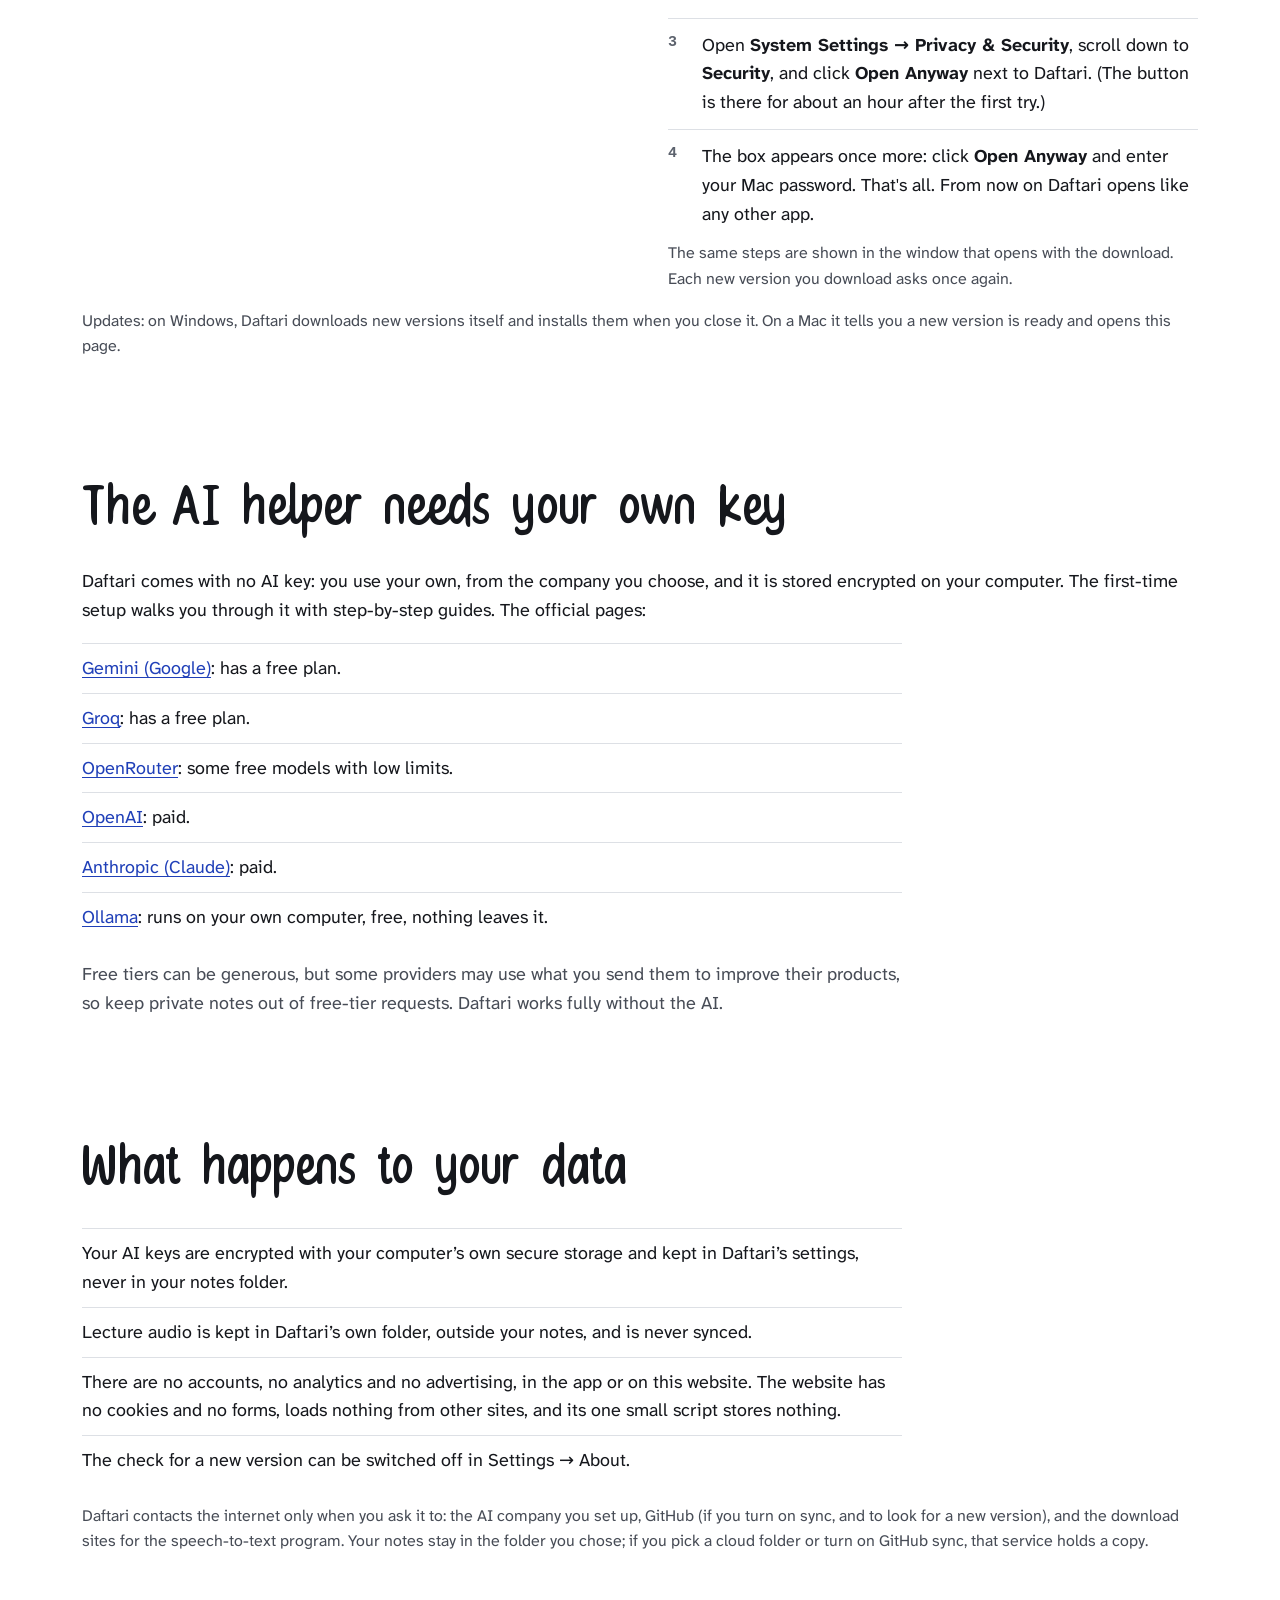
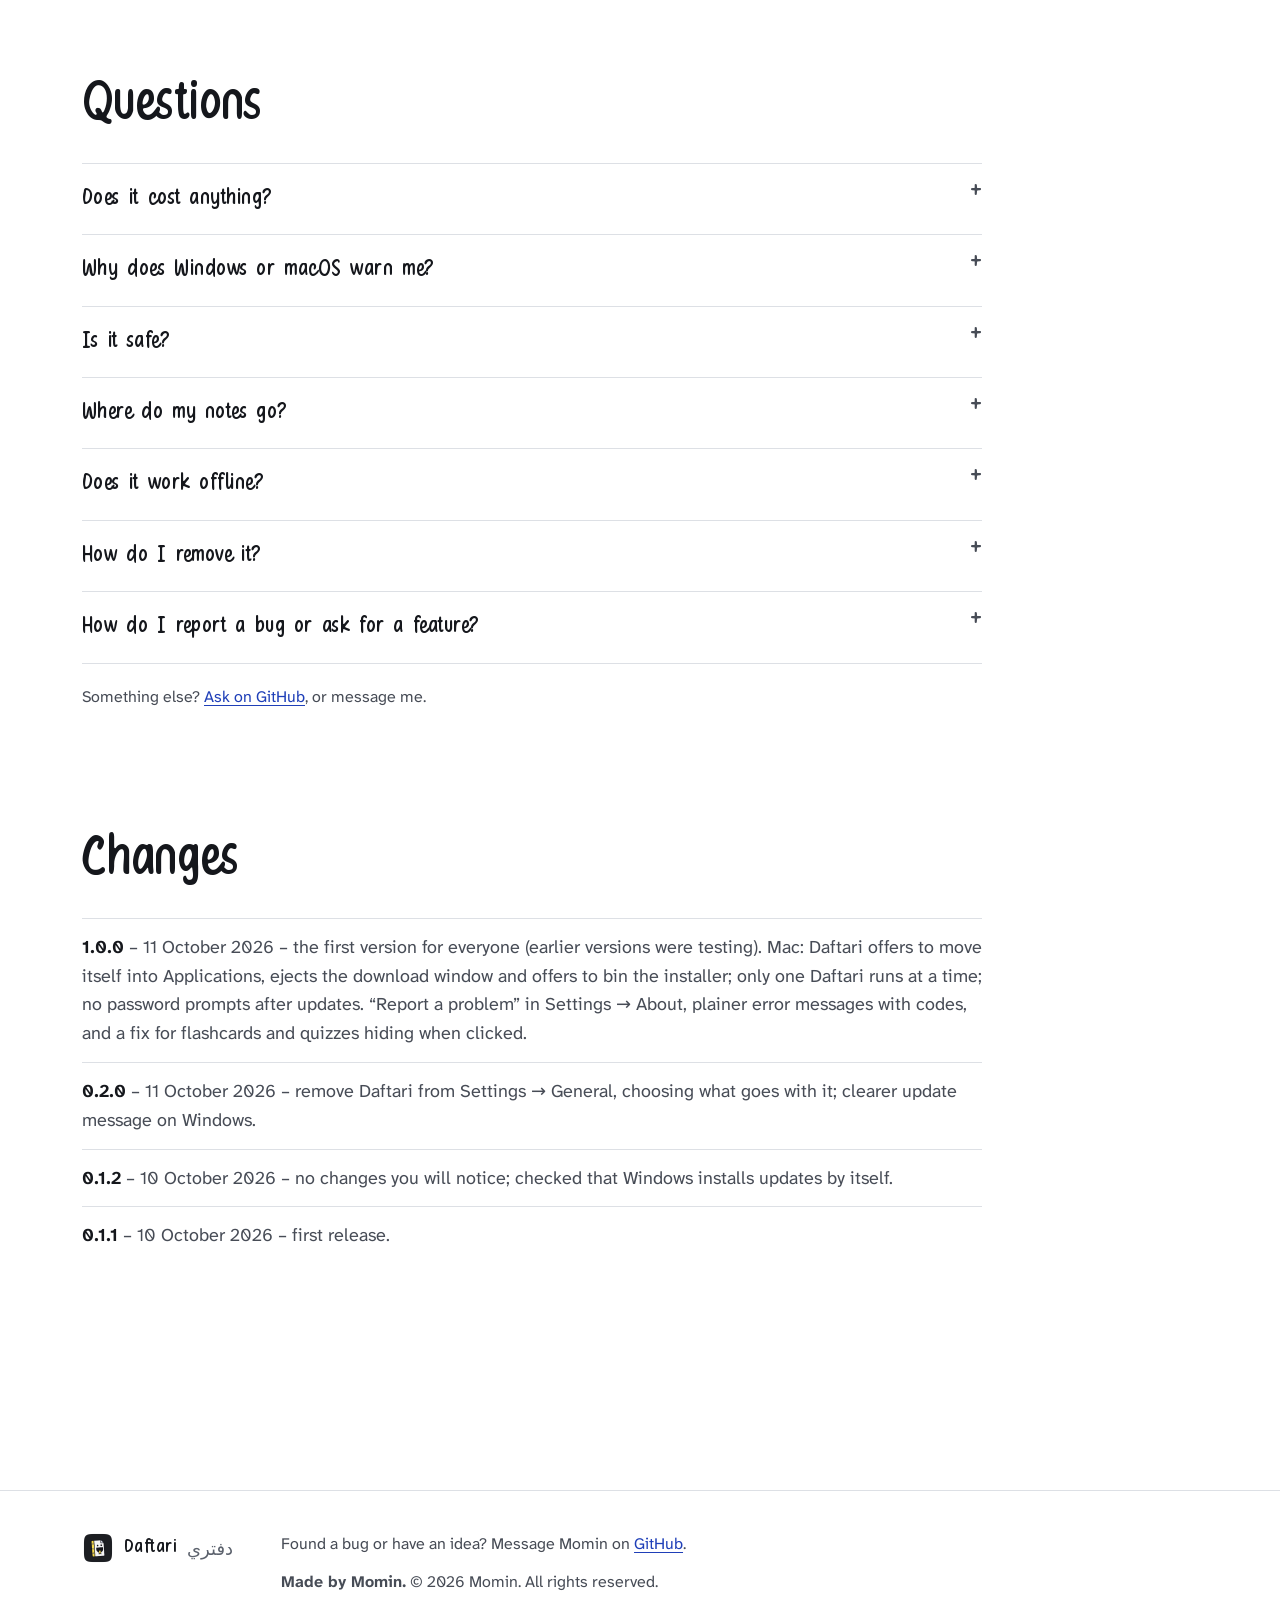
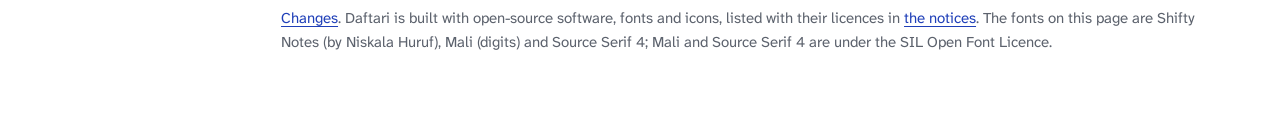
==== commit 2812e6d0: "Website update (version 1.0.0)" ====
--- a/index.html
+++ b/index.html
@@ -3,13 +3,7 @@
 <head>
   <meta charset="utf-8" />
   <meta name="viewport" content="width=device-width, initial-scale=1" />
-  <!--
-    Security: no analytics, no cookies, no forms, no third-party anything. One small script from this site (site.js) shows
-    the step of the lecture you have scrolled to in the drawn Daftari window, and switches between light and dark; it sends
-    and stores nothing. Without it the page is complete: every step is readable and the window shows the finished notes.
-    Pictures, fonts and the script come from this site only.
-    (GitHub Pages cannot send security headers, so the policy is set here.)
-  -->
+  <!-- no tracking, no cookies, nothing third party. site.js only does the scroll story + dark mode -->
   <meta http-equiv="Content-Security-Policy" content="default-src 'none'; script-src 'self'; img-src 'self'; style-src 'self'; font-src 'self'; base-uri 'none'; form-action 'none'" />
   <meta name="referrer" content="no-referrer" />
   <meta name="color-scheme" content="light dark" />
@@ -17,7 +11,7 @@
   <title>Daftari – a quiet notebook for lectures</title>
   <meta name="description" content="Daftari: a free notebook for lectures, with built-in AI. Records and transcribes on your own computer, writes the notes while you listen, and keeps them as plain files in a folder you choose." />
   <link rel="canonical" href="https://mominel.github.io/Daftari/" />
-  <!-- How the link looks when it is shared (WhatsApp, iMessage, Discord…) -->
+  <!-- link previews -->
   <meta property="og:type" content="website" />
   <meta property="og:site_name" content="Daftari" />
   <meta property="og:title" content="Daftari – a quiet notebook for lectures" />
@@ -29,21 +23,19 @@
   <meta property="og:image:alt" content="Daftari, a notebook for lectures. The words “One lecture, from the first word to the flashcards.” beside a small Daftari window: a lecture transcript with key words marked in yellow, and the note written from them." />
   <meta name="twitter:card" content="summary_large_image" />
   <link rel="icon" href="img/icon.png?v=1ff9049137" type="image/png" />
-  <link rel="stylesheet" href="style.css?v=76f946a4a6" />
-  <script src="site.js?v=e7e65a9bec"></script>
+  <link rel="stylesheet" href="style.css?v=2c757b162e" />
+  <script src="site.js?v=2a7e565e59"></script>
 </head>
 <body>
 <svg class="sprite" width="0" height="0" aria-hidden="true" focusable="false">
   <defs>
-    <!-- a slight wobble, so the lines look drawn by hand -->
+    <!-- wobble filter so the lines look hand drawn -->
     <filter id="wobble" x="-6%" y="-6%" width="112%" height="112%">
       <feTurbulence type="fractalNoise" baseFrequency="0.03" numOctaves="2" seed="7" result="n"/>
       <feDisplacementMap in="SourceGraphic" in2="n" scale="3.4" xChannelSelector="R" yChannelSelector="G"/>
     </filter>
 
-    <!-- the character: a notebook with a face. Local size about 130 x 200. -->
-    <!-- the character: one body and a few faces. The face changes with what is happening (the bookmark tongue is for concentrating,
-         and it is the logo's face) -->
+    <!-- the notebook + its faces (tongue out = concentrating, same as the logo) -->
     <g id="hair"><path class="ink f-hl" d="M84 8 L84 -14 L92 -6 L100 -14 L100 8"/></g>
     <g id="nb-body">
       <path class="ink thick" d="M48 150 L46 178 M86 150 L88 178"/>
@@ -71,7 +63,7 @@
     <g id="nb-listen"><use href="#hair"/><use href="#nb-body"/><use href="#face-listen"/></g>
     <g id="nb-tongue"><use href="#nb-body"/><use href="#face-tongue"/></g>
 
-    <!-- parts the scenes are made of -->
+    <!-- bits for the scenes -->
     <g id="p-mic">
       <rect class="ink f-paper" x="0" y="0" width="28" height="48" rx="14"/>
       <path class="ink" d="M-6 34 Q14 62 34 34 M14 58 V76"/>
@@ -120,7 +112,7 @@
       <path class="ink f-paper" d="M0 54 L7 70 L14 54 Z"/>
     </g>
 
-    <!-- one scene per step -->
+    <!-- a scene per step -->
     <g id="s-record" filter="url(#wobble)">
       <path class="ink thin" d="M14 236 H346"/>
       <use href="#nb-listen" transform="translate(70,36)"/>
@@ -132,7 +124,7 @@
     </g>
     <g id="s-transcript" filter="url(#wobble)">
       <path class="ink thin" d="M14 236 H346"/>
-      <!-- the lecturer, behind a lectern -->
+      <!-- lecturer -->
       <circle class="ink f-paper" cx="58" cy="72" r="20"/>
       <path class="ink thin" d="M42 62 Q50 48 66 52 M48 56 Q52 46 62 48"/>
       <circle class="f-ink" cx="52" cy="72" r="2.6"/><circle class="f-ink" cx="64" cy="72" r="2.6"/>
@@ -160,7 +152,7 @@
       <use href="#nb" transform="translate(24,36)"/>
       <path class="ink" d="M32 132 Q16 150 22 178"/>
       <path class="ink" d="M140 132 Q154 126 160 110"/>
-      <!-- holding up a round badge with a green tick -->
+      <!-- holding a tick badge -->
       <circle class="ink f-paper" cx="178" cy="76" r="30"/>
       <path class="ink ok thick2" d="M162 78 L174 91 L196 60"/>
       <circle class="ink f-paper" cx="161" cy="106" r="9"/>
@@ -279,7 +271,7 @@
             <a href="#step-files" data-view="files"><b>5</b>Files</a>
           </nav>
           <div class="window" aria-hidden="true">
-            <!-- 1. recording has just started -->
+            <!-- 1 recording -->
             <div class="view v-record">
               <div class="w-top"><span>Pages</span><span class="on"><i class="dot"></i>Week 3: Sleep and memory</span><span class="off"><i class="dot b"></i>Week 4: Stress</span><span class="grow"></span><span class="rec"><i></i>Recording <b>0:12</b><u class="tag">Recording has started</u></span></div>
               <div class="w-body">
@@ -289,7 +281,7 @@
                   <ol class="tx"><li><time>0:04</time><span>Right, let’s start with a question: why do you remember more after a good night’s sleep?</span></li></ol></div>
               </div>
             </div>
-            <!-- 2. the transcript fills in -->
+            <!-- 2 transcript -->
             <div class="view v-transcript">
               <div class="w-top"><span>Pages</span><span class="on"><i class="dot"></i>Week 3: Sleep and memory</span><span class="off"><i class="dot b"></i>Week 4: Stress</span><span class="grow"></span><span class="rec"><i></i>Recording <b>48:07</b></span></div>
               <div class="w-body">
@@ -304,7 +296,7 @@
                   </ol><u class="tag">Words appear as they are said</u></div>
               </div>
             </div>
-            <!-- 3. the notes, written from it (also what shows without the script) -->
+            <!-- 3 notes (also what u see w/o js) -->
             <div class="view v-notes">
               <div class="w-top"><span>Pages</span><span class="on"><i class="dot"></i>Week 3: Sleep and memory</span><span class="off"><i class="dot b"></i>Week 4: Stress</span><span class="grow"></span><span class="rec"><i></i>Recording <b>48:07</b></span></div>
               <div class="w-body">
@@ -322,13 +314,13 @@
                   </ol></div>
               </div>
             </div>
-            <!-- 4. revising -->
+            <!-- 4 revising -->
             <div class="view v-study">
               <div class="w-top"><span class="on">Review: Psychology</span><span class="grow"></span><span class="count">12 cards left</span></div>
               <div class="study"><div class="flip"><div class="card"><div class="face front">What is memory consolidation?</div><div class="face back"><small>Answer</small>Turning new, fragile memories into stable long-term ones, mostly during deep sleep.</div></div></div>
                 <div class="rate"><span>Again</span><span>Hard</span><span class="pick">Good</span><span>Easy</span><u class="tag">Rate each card</u></div></div>
             </div>
-            <!-- 5. the files on disk -->
+            <!-- 5 files -->
             <div class="view v-files">
               <div class="w-top"><span class="on">Daftari Notes (the folder you chose)</span><span class="grow"></span></div>
               <div class="files">
@@ -549,7 +541,7 @@
     <section class="plain" id="changes" aria-labelledby="changes-title">
       <div class="wrap">
       <h2 id="changes-title">Changes</h2>
-      <!-- One line per release, newest first: <li><strong>0.2.0</strong> – 1 November 2026 – what changed.</li> -->
+      <!-- newest first -->
       <ol class="changes" reversed>
         <li><strong>1.0.0</strong> – 11 October 2026 – the first version for everyone (earlier versions were testing). Mac: Daftari offers to move itself into Applications, ejects the download window and offers to bin the installer; only one Daftari runs at a time; no password prompts after updates. “Report a problem” in Settings → About, plainer error messages with codes, and a fix for flashcards and quizzes hiding when clicked.</li>
         <li><strong>0.2.0</strong> – 11 October 2026 – remove Daftari from Settings → General, choosing what goes with it; clearer update message on Windows.</li>
--- a/style.css
+++ b/style.css
@@ -1,18 +1,12 @@
-/* The Daftari website (redesign 2, 2026-10-12; plan: docs/DE_AI_DESIGN_PLAN.md section 3).
-   One idea: follow one lecture through Daftari. While five steps scroll past on the left, one Daftari window stays put on
-   the right and changes with each step (site.js only says which step is in view; this style sheet shows that view).
-   Look: what is on a student's desk in a lecture. White printed handouts, black ink, a blue biro for anything you can
-   click, a yellow highlighter only behind words that matter. Square corners, flat surfaces, a 1 px line for depth, no glows.
-   Fonts: Atkinson Hyperlegible Next for everything you read on the page; Source Serif 4 for the notes inside the drawn
-   window (as in the app). Every text colour passes 4.5:1 on its background, in light and dark. */
-/* Shifty Notes: a hand-lettered font (Niskala Huruf, licence bought by Momin) for headings and buttons. This file has NO digits on purpose: the free demo version draws a "DEMO"
-   badge in their place, so every digit comes from Mali SemiBold (SIL Open Font Licence) through the font stack. */
+/* daftari site. one lecture, 5 steps scrolling on the left, the app window stays put on the right */
+
 @font-face { font-family: 'Atkinson Hyperlegible Next'; font-weight: 200 800; font-display: swap; src: url('fonts/atkinson-hyperlegible-next-latin-wght-normal.woff2') format('woff2'); }
+/* shifty notes for headings. no numbers in this file so mali does the digits */
 @font-face { font-family: 'Shifty Notes'; font-display: swap; src: url('fonts/shifty-notes-nodigits.woff2') format('woff2'); }
 @font-face { font-family: 'Mali Digits'; font-weight: 600; font-display: swap; size-adjust: 86%; src: url('fonts/mali-digits.woff2') format('woff2'); }
 @font-face { font-family: 'Source Serif 4'; font-weight: 200 900; font-display: swap; src: url('fonts/source-serif-4-latin-wght-normal.woff2') format('woff2'); }
 
-/* ---------- colours (light is the main look; dark follows the computer, or the sun/moon button) ---------- */
+/* colours. light by default, dark if ur computer is (or the moon button) */
 :root {
   color-scheme: light;
   --paper: #ffffff; --paper-2: #f3f4f6; --paper-3: #e9ebee;
@@ -20,16 +14,15 @@
   --rule: #dde0e5; --rule-2: #b9bec7;
   --biro: #1f3fb8; --biro-hover: #18339a; --on-biro: #ffffff; --link: #1f3fb8; --biro-soft: #e7ebfa;
   --hl: #ffe24d; --on-hl: #15171c; --rec: #c8291c; --ok: #2f7a45;
-  --font: 'Atkinson Hyperlegible Next', system-ui, -apple-system, 'Segoe UI', sans-serif; /* all ordinary text */
-  --hand: 'Shifty Notes', 'Mali Digits', 'Atkinson Hyperlegible Next', system-ui, sans-serif; /* headings, buttons, question titles, the signature */
+  --font: 'Atkinson Hyperlegible Next', system-ui, -apple-system, 'Segoe UI', sans-serif;
+  --hand: 'Shifty Notes', 'Mali Digits', 'Atkinson Hyperlegible Next', system-ui, sans-serif; /* headings, buttons */
   --read: 'Source Serif 4', Georgia, 'Times New Roman', serif;
   --mono: ui-monospace, 'Cascadia Mono', Menlo, Consolas, monospace;
   --ui: system-ui, -apple-system, 'Segoe UI', sans-serif;
   --ease: cubic-bezier(0.16, 1, 0.3, 1);
-  --ws: 1; /* text and layout scale: 1 on normal screens, larger on wide ones (see the end of this block) */
+  --ws: 1; /* everything gets a bit bigger on big screens */
   --maxw: calc(1180px * var(--ws));
 }
-/* Wide screens: the same page, a little larger. --ws scales every font size, the column and the drawn window together. */
 @media (min-width: 1680px) { :root { --ws: 1.1; } }
 @media (min-width: 2100px) { :root { --ws: 1.25; } }
 @media (min-width: 2800px) { :root { --ws: 1.5; } }
@@ -44,7 +37,7 @@
   --hl: #e8cf45; --rec: #ef5b4c; --ok: #7cc792;
 }
 
-/* ---------- base ---------- */
+/* base */
 * { box-sizing: border-box; }
 html { background: var(--paper); scroll-padding-top: 88px; }
 body { margin: 0; color: var(--ink); background: var(--paper); font: 400 calc(18px * var(--ws))/1.6 var(--font); -webkit-font-smoothing: antialiased; overflow-x: clip; }
@@ -66,7 +59,7 @@
 .skip { position: absolute; left: 16px; top: -60px; z-index: 20; background: var(--ink); color: var(--paper); padding: 10px 16px; text-decoration: none; }
 .skip:focus { top: 12px; }
 
-/* buttons: square, flat, a 1 px press. One blue for "do this"; outlined for the second choice. */
+/* buttons */
 .button { display: inline-flex; align-items: center; gap: 10px; padding: 14px 20px; border: 2px solid var(--biro); border-radius: 0;
   background: var(--biro); color: var(--on-biro); font: 700 calc(17px * var(--ws))/1 var(--font); text-decoration: none; transition: background-color 150ms, color 150ms, transform 100ms; }
 .button:hover { background: var(--biro-hover); border-color: var(--biro-hover); }
@@ -75,7 +68,7 @@
 .button.second:hover { background: var(--ink); color: var(--paper); }
 .button svg { width: 18px; height: 18px; flex: none; }
 
-/* ---------- header ---------- */
+/* header */
 .top { position: sticky; top: 0; z-index: 10; background: var(--paper); border-bottom: 1px solid var(--rule); }
 .top .wrap { display: flex; align-items: center; gap: 24px; min-height: 68px; }
 .brand { display: flex; align-items: center; gap: 10px; color: var(--ink); text-decoration: none; font-weight: 700; font-size: calc(21px * var(--ws)); }
@@ -93,7 +86,7 @@
 @media (max-width: 900px) { .top nav a:not(.button) { display: none; } .top .wrap { gap: 12px; } }
 @media (max-width: 420px) { .brand-arabic { display: none; } }
 
-/* ---------- opening ---------- */
+/* top bit */
 .hero { padding: 88px 0 72px; }
 .hero h1 { font-size: clamp(calc(40px * var(--ws)), 6vw, calc(76px * var(--ws))); letter-spacing: -0.035em; line-height: 1.02; max-width: 15ch; }
 .hero-row { display: grid; grid-template-columns: minmax(0, 1.15fr) minmax(0, 1fr); gap: 32px 56px; align-items: end; margin-top: 28px; }
@@ -112,7 +105,7 @@
 @media (max-width: 900px) { .hero { padding: 56px 0 48px; } .hero-row { grid-template-columns: 1fr; } }
 @media (max-width: 700px) { .phone-note { display: block; font-size: calc(16px * var(--ws)); color: var(--ink); background: var(--hl); color: var(--on-hl); padding: 10px 12px; margin-top: 16px; } }
 
-/* ---------- the story: steps on the left, one window that stays put on the right ---------- */
+/* the story */
 .story-wrap { background: var(--paper-2); border-top: 1px solid var(--rule); border-bottom: 1px solid var(--rule); }
 .story { display: grid; grid-template-columns: minmax(0, 0.82fr) minmax(0, 1.18fr); gap: 56px; padding-bottom: 12vh; }
 .steps { list-style: none; margin: 0; padding: 0; }
@@ -127,7 +120,7 @@
 .stage { position: sticky; top: 104px; height: calc(100vh - 150px); max-height: calc(640px * var(--ws)); margin-top: clamp(40px, 9vh, 120px); display: flex; flex-direction: column; }
 @supports (height: 100svh) { .stage { height: calc(100svh - 150px); } }
 .stage .window { flex: 1 1 0; min-height: 0; height: auto; }
-/* where you are in the five steps (links, so it works without the script) */
+/* step tabs. plain links so it still works w/o js */
 .progress { display: flex; margin: 0 0 10px; border: 1px solid var(--rule-2); background: var(--paper); font: 600 calc(14px * var(--ws))/1 var(--font); }
 .progress a { flex: 1; display: flex; align-items: center; justify-content: center; gap: 8px; padding: 10px 4px; color: var(--ink-2); text-decoration: none; border-right: 1px solid var(--rule); transition: background-color 200ms, color 200ms; }
 .progress a:last-child { border-right: 0; }
@@ -139,14 +132,14 @@
 .step-window { display: none; }
 .stage-caption { font-size: calc(15px * var(--ws)); color: var(--ink-3); margin: 10px 0 0; }
 
-/* the drawn Daftari window (looks like the app; every view is in the page, the story shows one) */
+/* the fake app window */
 .window { position: relative; height: 100%; border: 1px solid var(--rule-2); background: var(--paper); color: var(--ink); font: calc(15px * var(--ws))/1.5 var(--ui); display: grid; grid-template-rows: auto 1fr auto; grid-template-columns: minmax(0, 1fr); overflow: hidden; }
 .view { display: grid; grid-area: 1 / 1 / 3 / 2; min-height: 0; grid-template-rows: auto 1fr; grid-template-columns: minmax(0, 1fr);
   opacity: 0; visibility: hidden; transform: translateY(8px); pointer-events: none;
   transition: opacity 320ms var(--ease), transform 320ms var(--ease), visibility 0s linear 320ms; }
 .story[data-view="record"] .v-record, .story[data-view="transcript"] .v-transcript, .story[data-view="notes"] .v-notes,
 .story[data-view="study"] .v-study, .story[data-view="files"] .v-files { opacity: 1; visibility: visible; transform: none; pointer-events: auto; transition-delay: 0s; }
-/* in each view the part the step is about is outlined and tagged; the rest steps back */
+/* highlight the bit each step is about, dim the rest */
 .tag { position: absolute; z-index: 3; background: var(--biro); color: var(--on-biro); font: 700 calc(12.5px * var(--ws))/1.25 var(--ui); padding: 4px 8px; text-decoration: none; white-space: nowrap; }
 .w-top .rec { position: relative; }
 .v-record .rec { outline: 2px solid var(--biro); outline-offset: -2px; }
@@ -195,7 +188,7 @@
 .w-bottom { display: flex; align-items: center; gap: 14px; padding: 7px 14px; border-top: 1px solid var(--rule); background: var(--paper-2); font-size: calc(13px * var(--ws)); color: var(--ink-3); }
 .w-bottom .cmd { flex: 0 1 360px; margin: 0 auto; display: flex; justify-content: space-between; border: 1px solid var(--rule-2); background: var(--paper); padding: 3px 12px; color: var(--ink-2); }
 .w-bottom kbd { font: calc(12.5px * var(--ws)) var(--mono); color: var(--ink-3); }
-/* the transcript plays in when its step arrives (site.js adds .play; without it everything is simply shown) */
+/* transcript types itself in when u get there */
 .v-transcript.play .tx li { animation: line-in 450ms var(--ease) both; }
 .v-transcript.play .tx li:nth-child(2) { animation-delay: 0.7s; } .v-transcript.play .tx li:nth-child(3) { animation-delay: 1.4s; } .v-transcript.play .tx li:nth-child(4) { animation-delay: 2.1s; }
 .v-transcript.play mark { background-size: 0% 100%; animation: swipe 600ms cubic-bezier(0.45, 0, 0.2, 1) forwards; }
@@ -203,8 +196,7 @@
 @keyframes line-in { from { opacity: 0; transform: translateY(6px); } }
 @keyframes swipe { to { background-size: 100% 100%; } }
 
-/* Each step plays one small moment when it arrives (site.js adds .go; without the script everything is simply shown).
-   They happen once, they never loop, and they only use opacity and transform. */
+/* small animation per step. plays once, no loops */
 .view.go .notes li, .view.go .notes .h { animation: line-in 450ms var(--ease) both; }
 .view.go .notes .h { animation-delay: 0.2s; }
 .view.go .notes li:nth-child(1) { animation-delay: 0.7s; }
@@ -212,8 +204,7 @@
 .view.go .notes li:nth-child(3) { animation-delay: 2.3s; }
 .view.go .fcard { animation: line-in 450ms var(--ease) 3.1s both; }
 .v-study.go .card { animation: flip 7s ease-in-out infinite; }
-/* the visible face changes while the card is edge-on (halfway), so no browser has to hide a card's back.
-   The turn repeats about every 7 seconds while step 4 is on screen (site.js removes "go" when you leave it). */
+/* swap sides halfway thru the flip. repeats every ~7s on step 4 */
 .v-study.go .face.front { animation: face-out 7s linear infinite; }
 .v-study.go .face.back { animation: face-in 7s linear infinite; }
 .v-study.go .rate span { animation: line-in 400ms var(--ease) 1s both; }
@@ -221,10 +212,9 @@
 @keyframes flip { 0%, 35% { transform: rotateY(0deg); } 46%, 82% { transform: rotateY(180deg); } 93%, 100% { transform: rotateY(360deg); } }
 @keyframes face-out { 0%, 40.4% { visibility: visible; } 40.5%, 87.4% { visibility: hidden; } 87.5%, 100% { visibility: visible; } }
 @keyframes face-in { 0%, 40.4% { visibility: hidden; } 40.5%, 87.4% { visibility: visible; } 87.5%, 100% { visibility: hidden; } }
-/* revise: the review screen */
+/* revise */
 .study { display: grid; place-content: center; gap: 18px; padding: 24px; background: var(--paper-2); justify-items: center; }
-/* the flashcard: the question side first, then the card turns over to show the answer on its back.
-   Resting state (no script, reduced motion, the copy on a phone) is the answer side; site.js's "go" class plays the turn. */
+/* flashcard. no js = just shows the answer */
 .flip { perspective: 900px; width: min(460px, 100%); }
 .card { display: grid; transform-style: preserve-3d; transform: rotateY(180deg); }
 .face { grid-area: 1 / 1; -webkit-backface-visibility: hidden; backface-visibility: hidden; background: var(--paper); border: 1px solid var(--rule-2); padding: 26px; min-height: calc(150px * var(--ws)); display: grid; place-content: center; text-align: center; }
@@ -234,7 +224,7 @@
 .study .rate { display: flex; gap: 8px; flex-wrap: wrap; justify-content: center; }
 .study .rate span { border: 1px solid var(--rule-2); background: var(--paper); padding: 5px 14px; font-size: calc(14px * var(--ws)); }
 .study .rate .pick { border-color: var(--biro); color: var(--link); }
-/* keep: the folder on disk */
+/* files */
 .files { padding: 24px 30px; font: calc(15px * var(--ws))/2 var(--mono); overflow: hidden; }
 .files .d { font-weight: 700; color: var(--ink); }
 .files .f { color: var(--ink-2); }
@@ -243,8 +233,7 @@
 @media (max-width: 1000px) { .w-body { grid-template-columns: minmax(0, 1fr) 240px; } .w-page { padding: 18px 20px; } }
 @media (max-width: 860px) {
   .story { grid-template-columns: minmax(0, 1fr); gap: 0; padding-bottom: 6vh; }
-  /* Phones: no window pinned over the text. Without the script the finished window sits above the steps; with it, each step
-     carries its own small window right under its text (site.js copies the views into the steps). */
+  /* phones: no sticky window, each step gets its own mini one */
   .stage { position: static; height: auto; max-height: none; margin: 0 -32px; padding: 16px; order: -1; background: var(--paper-2); border-bottom: 1px solid var(--rule); }
   .stage .window { height: auto; display: block; }
   .stage .view { display: none; }
@@ -268,13 +257,13 @@
   .v-record .w-page { padding-top: 54px; }
 }
 
-/* ---------- plain sections ---------- */
+/* normal sections */
 .plain { padding: 104px 0 0; }
 .plain:last-of-type { padding-bottom: 104px; }
 .section-head { max-width: 760px; margin-bottom: 32px; }
 .section-head p { font-size: calc(19px * var(--ws)); color: var(--ink-2); }
 
-/* download: plain, on the page's own paper */
+/* download */
 .download { padding-bottom: 8px; }
 .downloads { list-style: none; padding: 0; margin: 28px 0 0; border-top: 2px solid var(--ink); }
 .downloads > li { display: grid; grid-template-columns: minmax(0, 1fr) auto; gap: 10px 40px; align-items: center; padding: 24px 0; margin: 0; border-bottom: 1px solid var(--rule); }
@@ -295,14 +284,14 @@
 .verify[open] { padding-bottom: 8px; }
 @media (max-width: 700px) { .downloads > li { grid-template-columns: 1fr; } }
 
-/* why I made this: one narrow column of ordinary prose, left-aligned, not a grid */
+/* why i made this */
 .why { padding: 120px 0 0; }
 .why-text { max-width: 31em; }
 .why-text p { font: 400 calc(21px * var(--ws))/1.65 var(--read); margin: 0 0 1em; }
 .why-text .sign { font: italic 400 calc(24px * var(--ws))/1.2 var(--read); margin-top: 1.4em; }
 .why-more { max-width: 40em; margin: 40px 0 0; padding-top: 20px; border-top: 1px solid var(--rule); font-size: calc(16px * var(--ws)); color: var(--ink-2); }
 .faq-more { margin-top: 20px; }
-/* opening it the first time: two numbered lists, side by side */
+/* opening it the first time */
 .two { display: grid; grid-template-columns: 1fr 1fr; gap: 56px; }
 .two ol { list-style: none; counter-reset: s; padding: 0; margin: 0; }
 .two ol li { counter-increment: s; position: relative; padding: 12px 0 12px 34px; margin: 0; border-top: 1px solid var(--rule); }
@@ -314,7 +303,7 @@
 .note { color: var(--ink-2); max-width: 820px; }
 
 
-/* questions: plain <details>, opening smoothly where the browser can (no script needed) */
+/* faq */
 .faq-intro { margin-bottom: 28px; }
 .faq-groups { display: grid; gap: 48px; }
 .faq-group h3 { font-size: calc(22px * var(--ws)); margin-bottom: 10px; }
@@ -339,7 +328,7 @@
 .changes li { padding: 14px 0; margin: 0; border-top: 1px solid var(--rule); color: var(--ink-2); }
 .changes strong { color: var(--ink); }
 
-/* ---------- footer ---------- */
+/* footer */
 footer { border-top: 1px solid var(--rule); margin-top: 104px; padding: 40px 0 64px; font-size: calc(16px * var(--ws)); color: var(--ink-2); }
 footer .wrap { display: grid; grid-template-columns: auto 1fr; gap: 12px 48px; align-items: start; }
 footer .brand { grid-row: span 3; }
@@ -354,7 +343,7 @@
   .why { padding-top: 80px; }
 }
 
-/* less motion, when asked */
+/* reduced motion */
 @media (prefers-reduced-motion: reduce) {
   *, *::before, *::after { animation: none !important; transition: none !important; }
   .faq details::details-content { transition: none !important; }
@@ -362,7 +351,7 @@
 }
 
 
-/* ---------- the drawings: a notebook with a face, in felt-tip lines (original artwork, made for Daftari) ---------- */
+/* drawings */
 .sprite { position: absolute; width: 0; height: 0; overflow: hidden; }
 .ink { fill: none; stroke: var(--ink); stroke-width: 4; stroke-linecap: round; stroke-linejoin: round; }
 .ink.thin { stroke-width: 3; }
@@ -378,16 +367,13 @@
 .f-ink { fill: var(--ink); stroke: none; }
 .ill { display: block; width: 100%; height: auto; overflow: visible; }
 
-/* the opening: words on the left, the character on the right; a calmer headline with a highlighter swipe */
+/* hero */
 .hero { padding: 72px 0 56px; }
 .hero-grid { display: grid; grid-template-columns: minmax(0, 1.02fr) minmax(0, 0.98fr); gap: 24px 56px; align-items: center; }
 .hero h1 { font-size: clamp(calc(34px * var(--ws)), 4.6vw, calc(58px * var(--ws))); letter-spacing: -0.025em; line-height: 1.12; max-width: none; margin-bottom: 0.5em; }
 .hero .lead { margin: 0 0 28px; }
 .hero-art { max-width: 560px; justify-self: end; }
-/* The highlighter stroke sits just under the letters: in Shifty Notes the baseline is 0.95em below the top of the word's box,
-   so the stroke box starts 0.04em under the baseline (0.99em), the same place it had under Atkinson before the font change: the
-   visible stroke runs from about 0.11em to 0.31em below the baseline. It is drawn, not stretched: the finished
-   stroke is uncovered from left to right (clip-path), the way a marker moves. isolation keeps it behind the words but above the page. */
+/* highlighter under the words. draws itself left to right, no stretching */
 .swipe { position: relative; isolation: isolate; white-space: nowrap; }
 .swipe::after { content: ""; position: absolute; z-index: -1; left: -0.08em; right: -0.1em; top: 0.99em; height: 0.34em; background: url(img/underline.svg) no-repeat 0 0 / 100% 100%; }
 .js .swipe::after { clip-path: inset(0 100% 0 0); animation: swipe-draw 850ms cubic-bezier(0.6, 0.05, 0.35, 1) 0.5s forwards; }
@@ -396,11 +382,11 @@
 .scroll-hint { margin-top: 40px; }
 @media (max-width: 900px) { .hero-grid { grid-template-columns: 1fr; } .hero-art { justify-self: center; max-width: 440px; } }
 
-/* a small drawing under each step's words */
+/* doodle under each step */
 .step-art { width: min(100%, calc(300px * var(--ws))); margin-top: 26px; }
 @media (max-width: 860px) { .step-art { width: min(78%, 300px); } }
 
-/* the drawings settle in once; the one for the step in view is a little stronger (opacity and transform only) */
+/* doodles fade in once */
 .js .hero-art { animation: settle 800ms var(--ease) 0.2s both; }
 .js .step-art { transition: opacity 500ms var(--ease), transform 500ms var(--ease); }
 .js .step:not(.on) .step-art { opacity: 0.5; transform: translateY(8px); }
@@ -408,8 +394,8 @@
 @media (max-width: 860px) { .js .step:not(.on) .step-art { opacity: 1; transform: none; } }
 
 
-/* ---------- hand-made shapes, to match the character (made by tools/make-site-marks.cjs) ---------- */
-/* highlighter marks in the drawn window: marker strokes with uneven ends, three different ones */
+/* hand drawn bits */
+/* marker highlights */
 .window mark { background: url(img/marker-a.svg) no-repeat 0 50% / 100% 100%; color: var(--on-hl); padding: 0 4px; margin: 0 -4px; -webkit-box-decoration-break: clone; box-decoration-break: clone; }
 .tx li:nth-child(2) mark { background-image: url(img/marker-b.svg); }
 .tx li:nth-child(3) mark { background-image: url(img/marker-c.svg); }
@@ -417,7 +403,7 @@
 [data-theme="dark"] .tx li:nth-child(2) mark { background-image: url(img/marker-b-dark.svg); }
 [data-theme="dark"] .tx li:nth-child(3) mark { background-image: url(img/marker-c-dark.svg); }
 [data-theme="dark"] .swipe::after { background-image: url(img/underline-dark.svg); }
-/* buttons and the little labels: felt-tip outlines that are not quite straight */
+/* wobbly buttons n tags */
 .button, .button:hover, .button.second, .button.second:hover { border: 0; border-radius: 0; background: url(img/btn-primary.svg) no-repeat center / 100% 100%; color: var(--on-biro); padding: 17px 26px; }
 .button.second, .button.second:hover { background-image: url(img/btn-second.svg); color: var(--ink); }
 .button:hover { filter: brightness(1.12); }
@@ -428,16 +414,14 @@
 [data-theme="dark"] .tag { background-image: url(img/tag-dark.svg); }
 
 
-/* the character moves a little: it blinks and wags its tongue now and then (site.js sets --eyes and --wag for a moment, so nothing
-   runs all the time), and a step's drawing hops once when the step arrives */
+/* it blinks n sticks its tongue out sometimes. not looping, saves battery */
 .eye { transform-box: fill-box; transform-origin: center; transform: scaleY(var(--eyes, 1)); transition: transform 90ms; }
 .tongue { transform-box: fill-box; transform-origin: 50% 0; transform: rotate(var(--wag, 0deg)); transition: transform 150ms ease-out; }
 .js .step.on .step-art { animation: hop 700ms var(--ease); }
 @keyframes hop { 0% { transform: translateY(0); } 32% { transform: translateY(-16px); } 58% { transform: translateY(0) scaleY(0.97); } 100% { transform: translateY(0); } }
 
 
-/* ---------- Two fonts (Momin's choice, 2026-10-13): Shifty Notes for headings, buttons, question titles and the signature, spaced out a
-   little because it is narrow; Atkinson Hyperlegible Next for every other text. Shifty has one weight, so nothing in it is "bold". ---------- */
+/* fonts: shifty for headings, atkinson for the rest. shifty is narrow so a bit more spacing */
 h1, h2, h3, .button, .dl-head strong, .brand-name, .faq summary, .why-text .sign { font-family: var(--hand); font-weight: 400; font-synthesis: none; letter-spacing: 0.02em; word-spacing: 0.1em; }
 h1, h2, h3 { line-height: 1.08; }
 .hero h1 { font-size: clamp(calc(46px * var(--ws)), 6.2vw, calc(78px * var(--ws))); letter-spacing: 0.02em; }
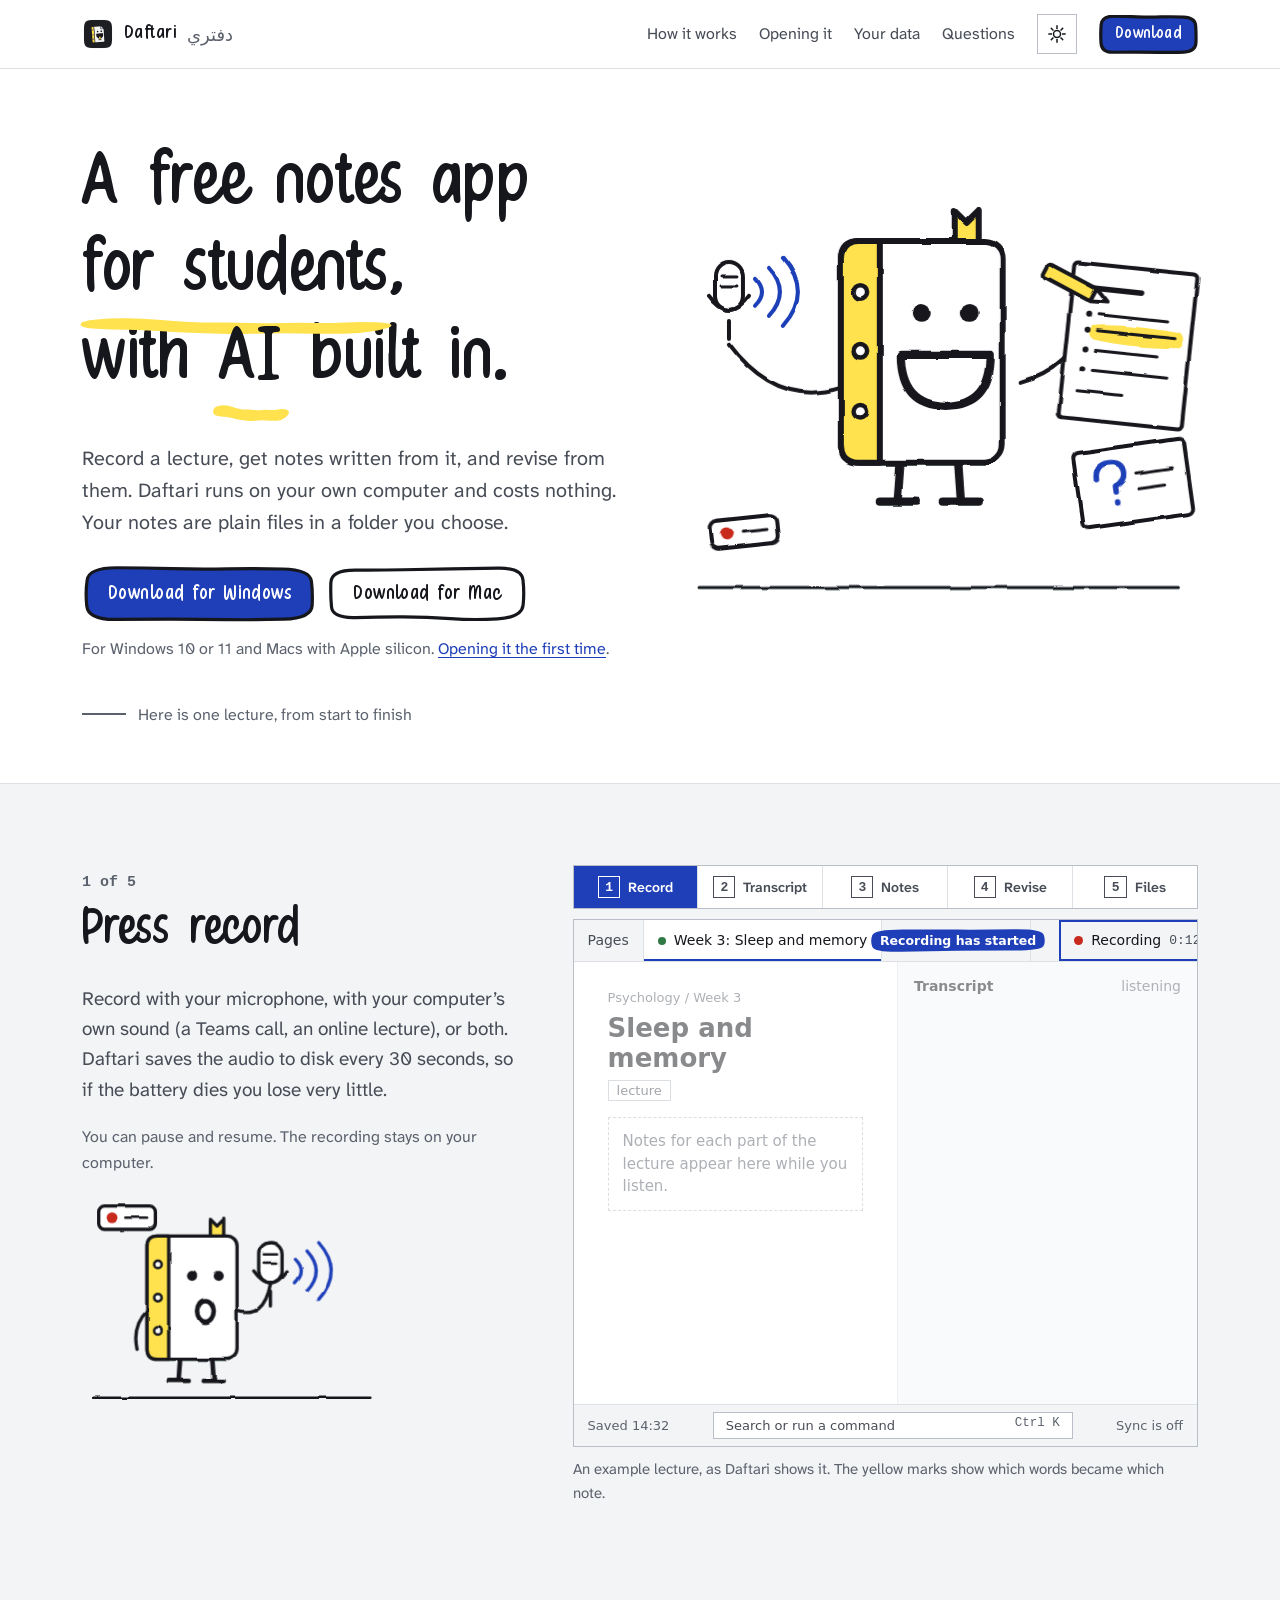
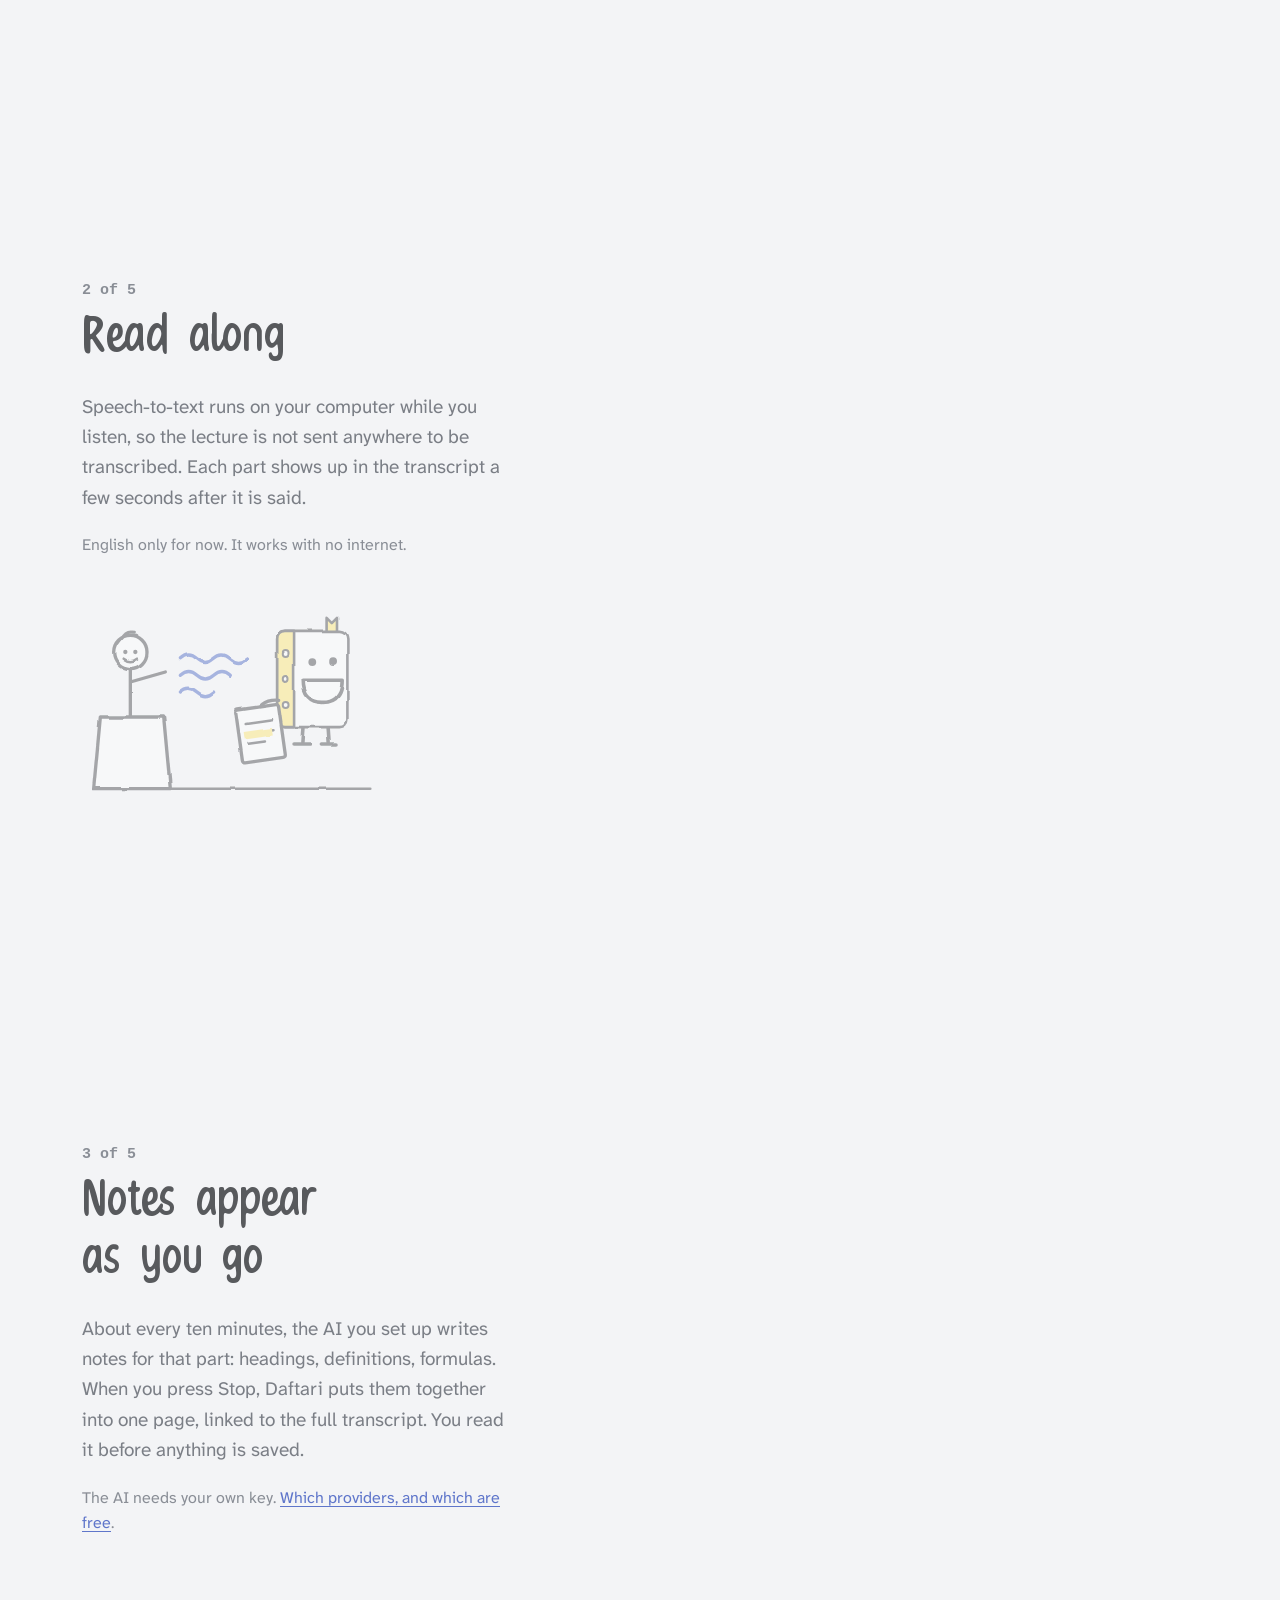
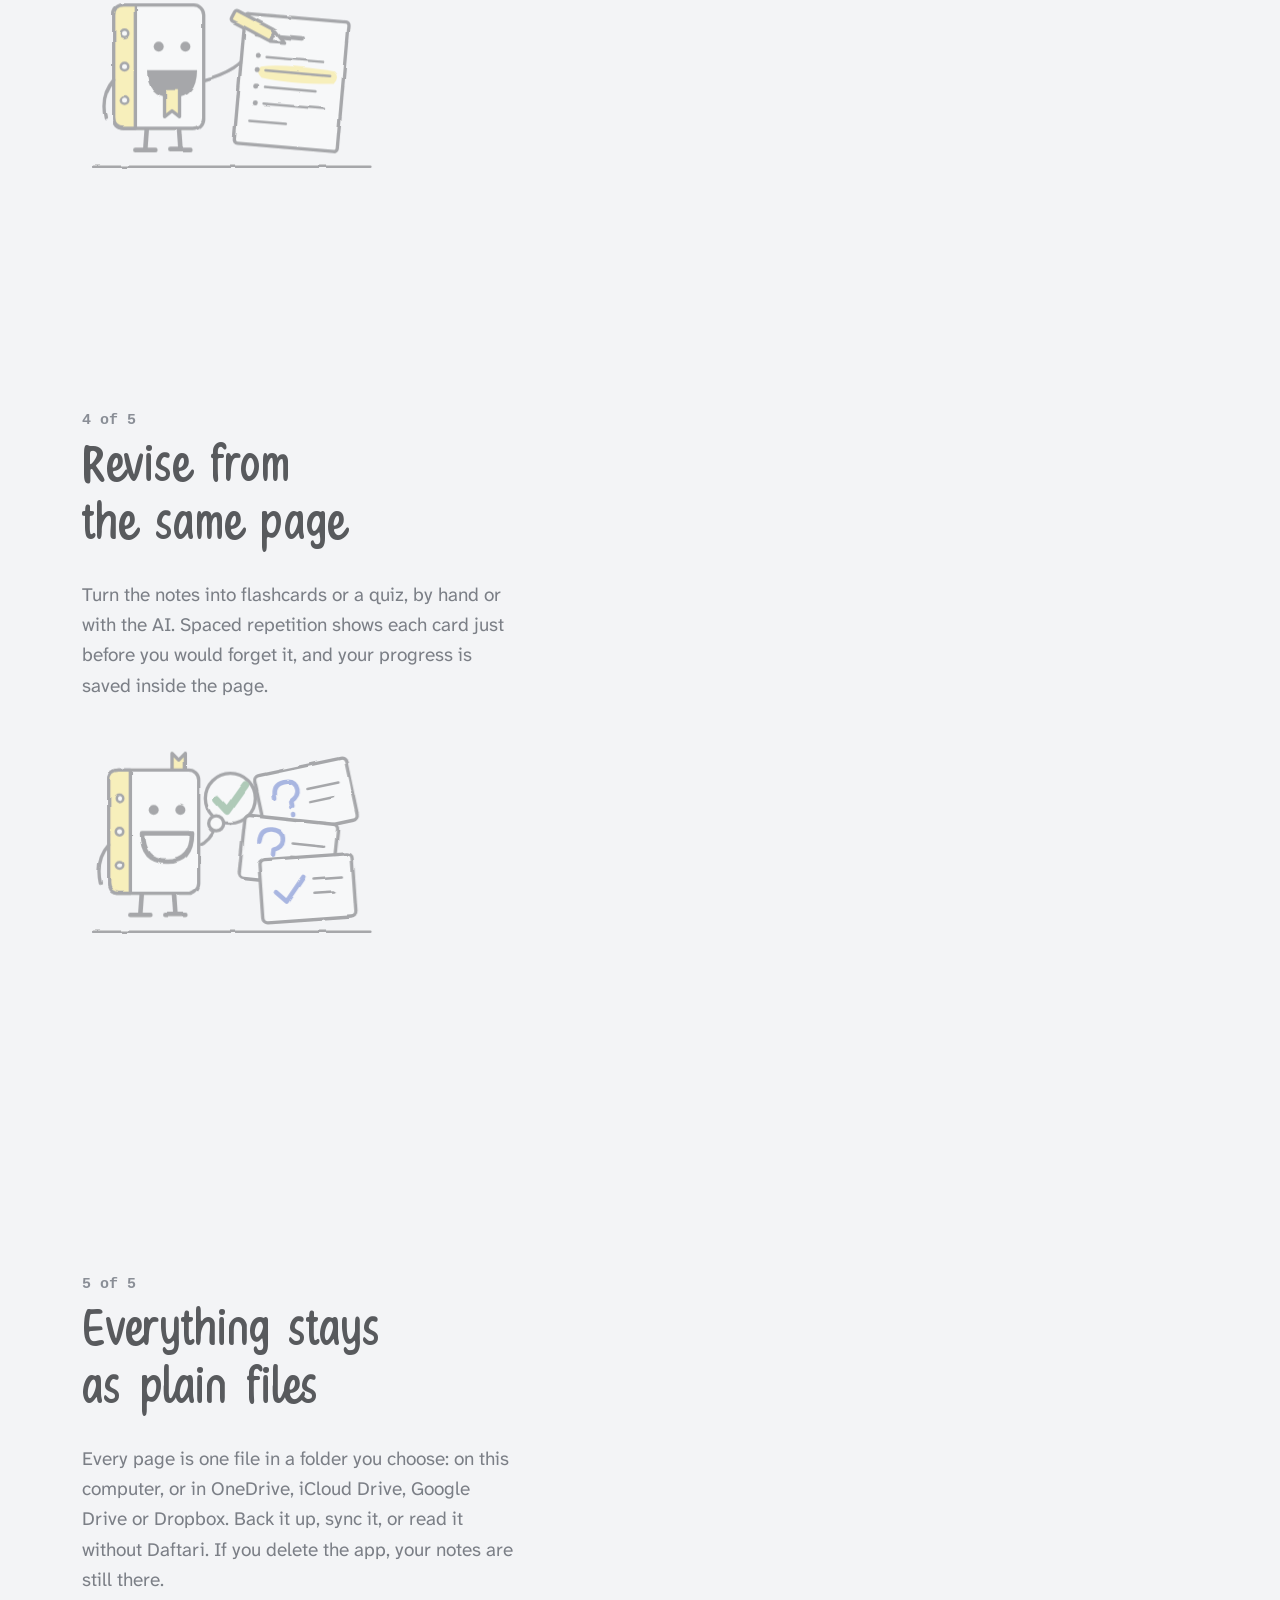
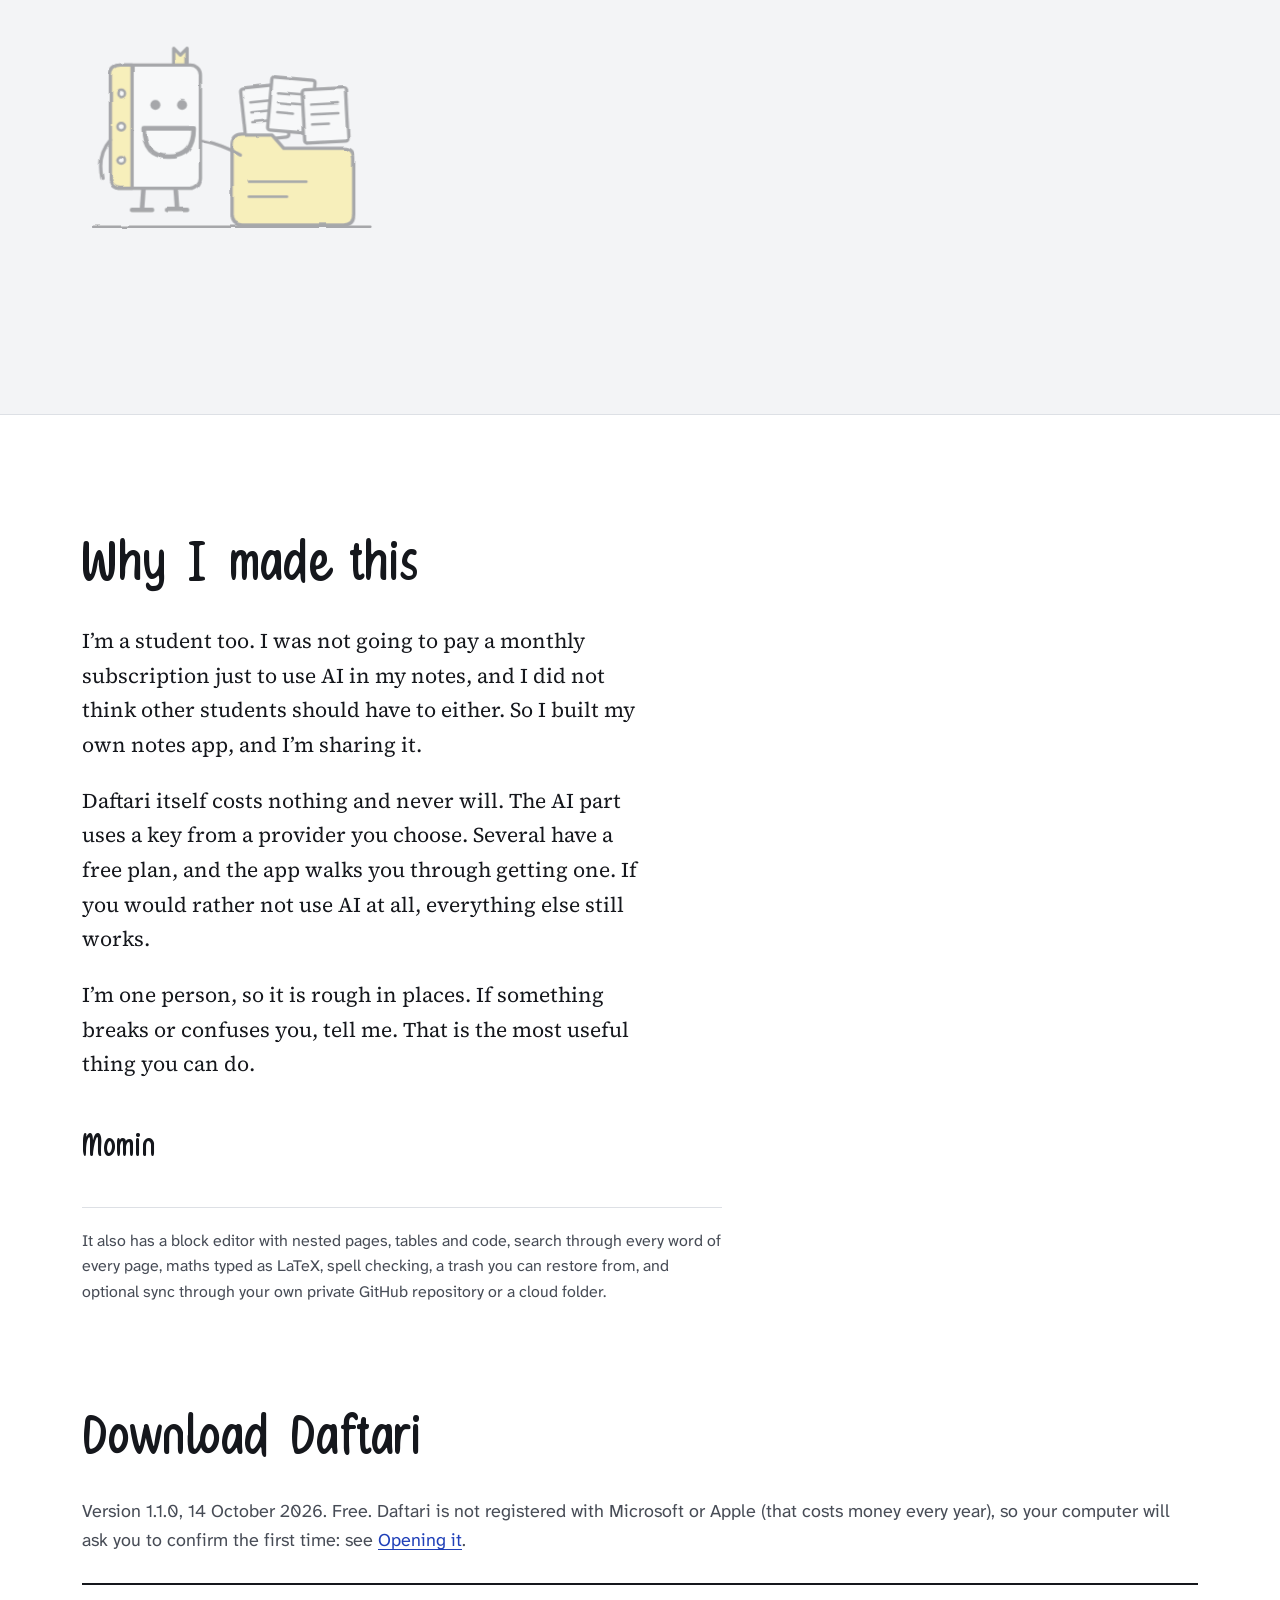
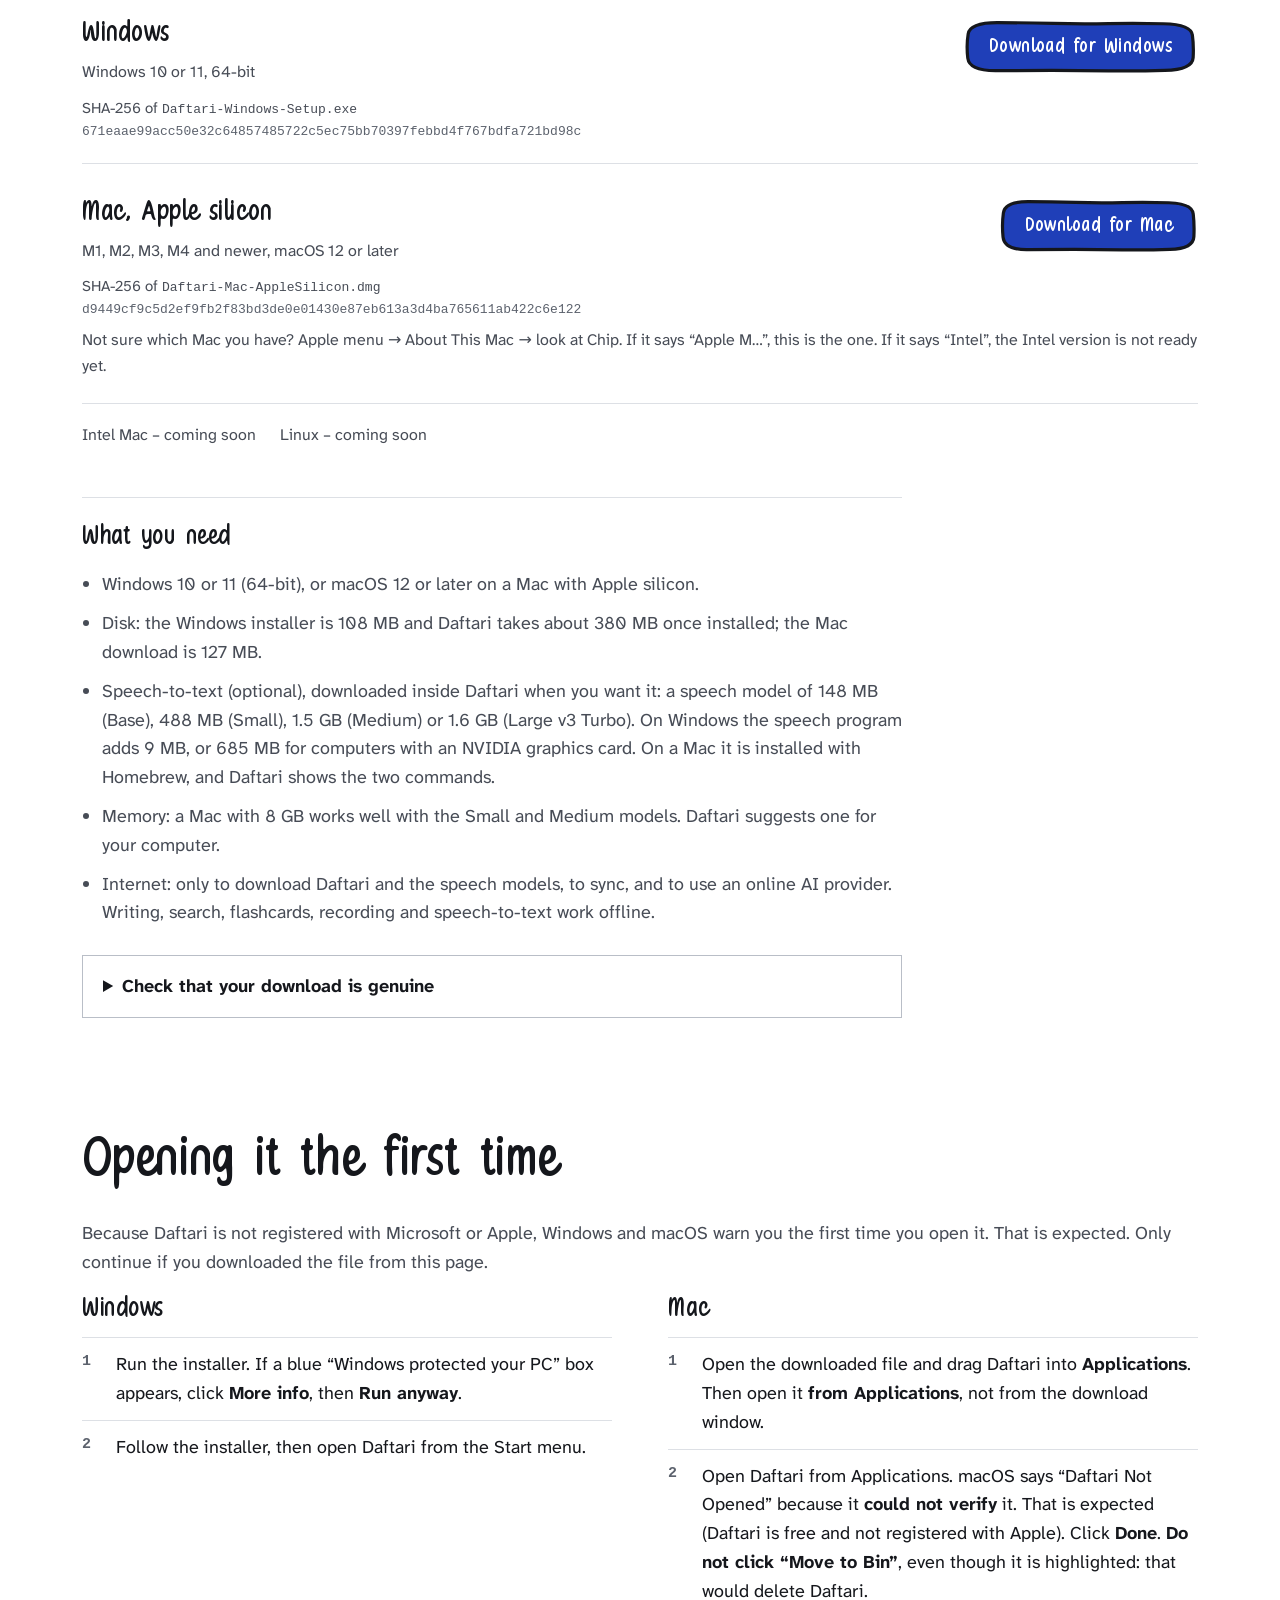
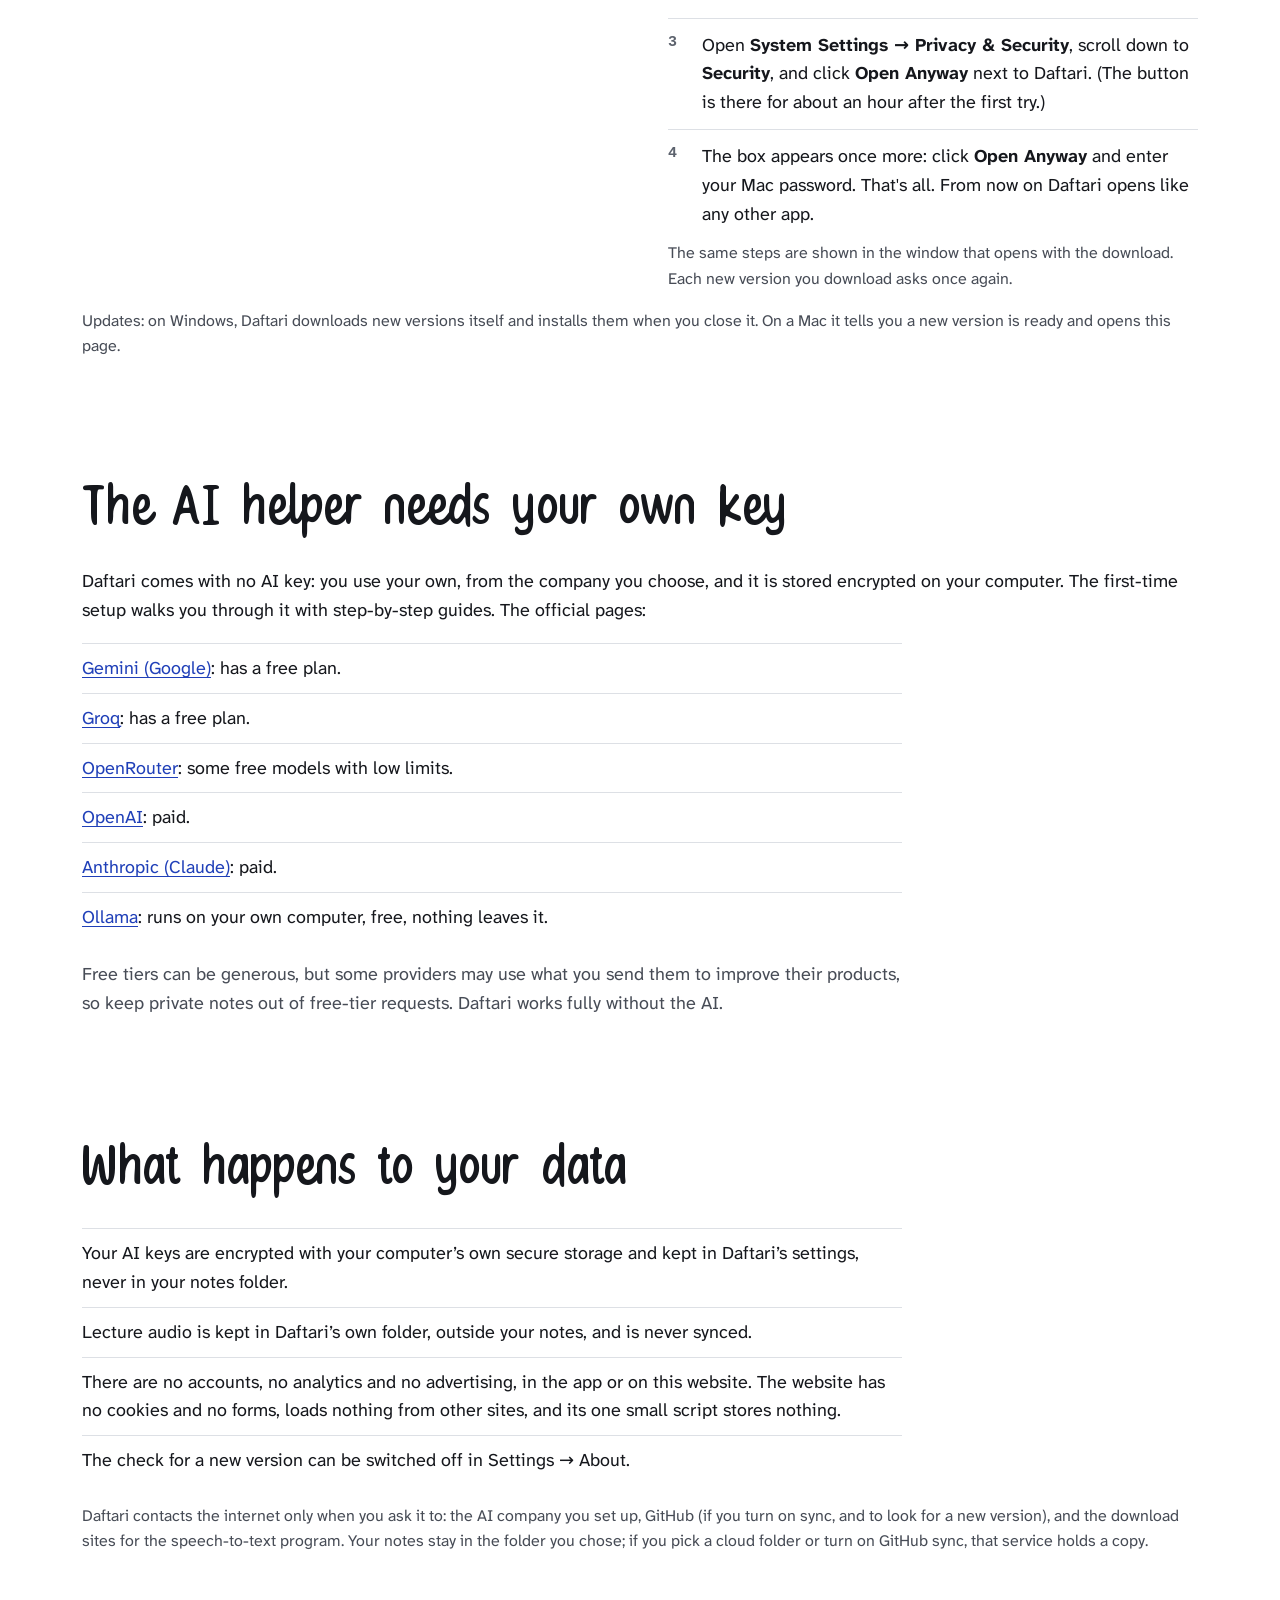
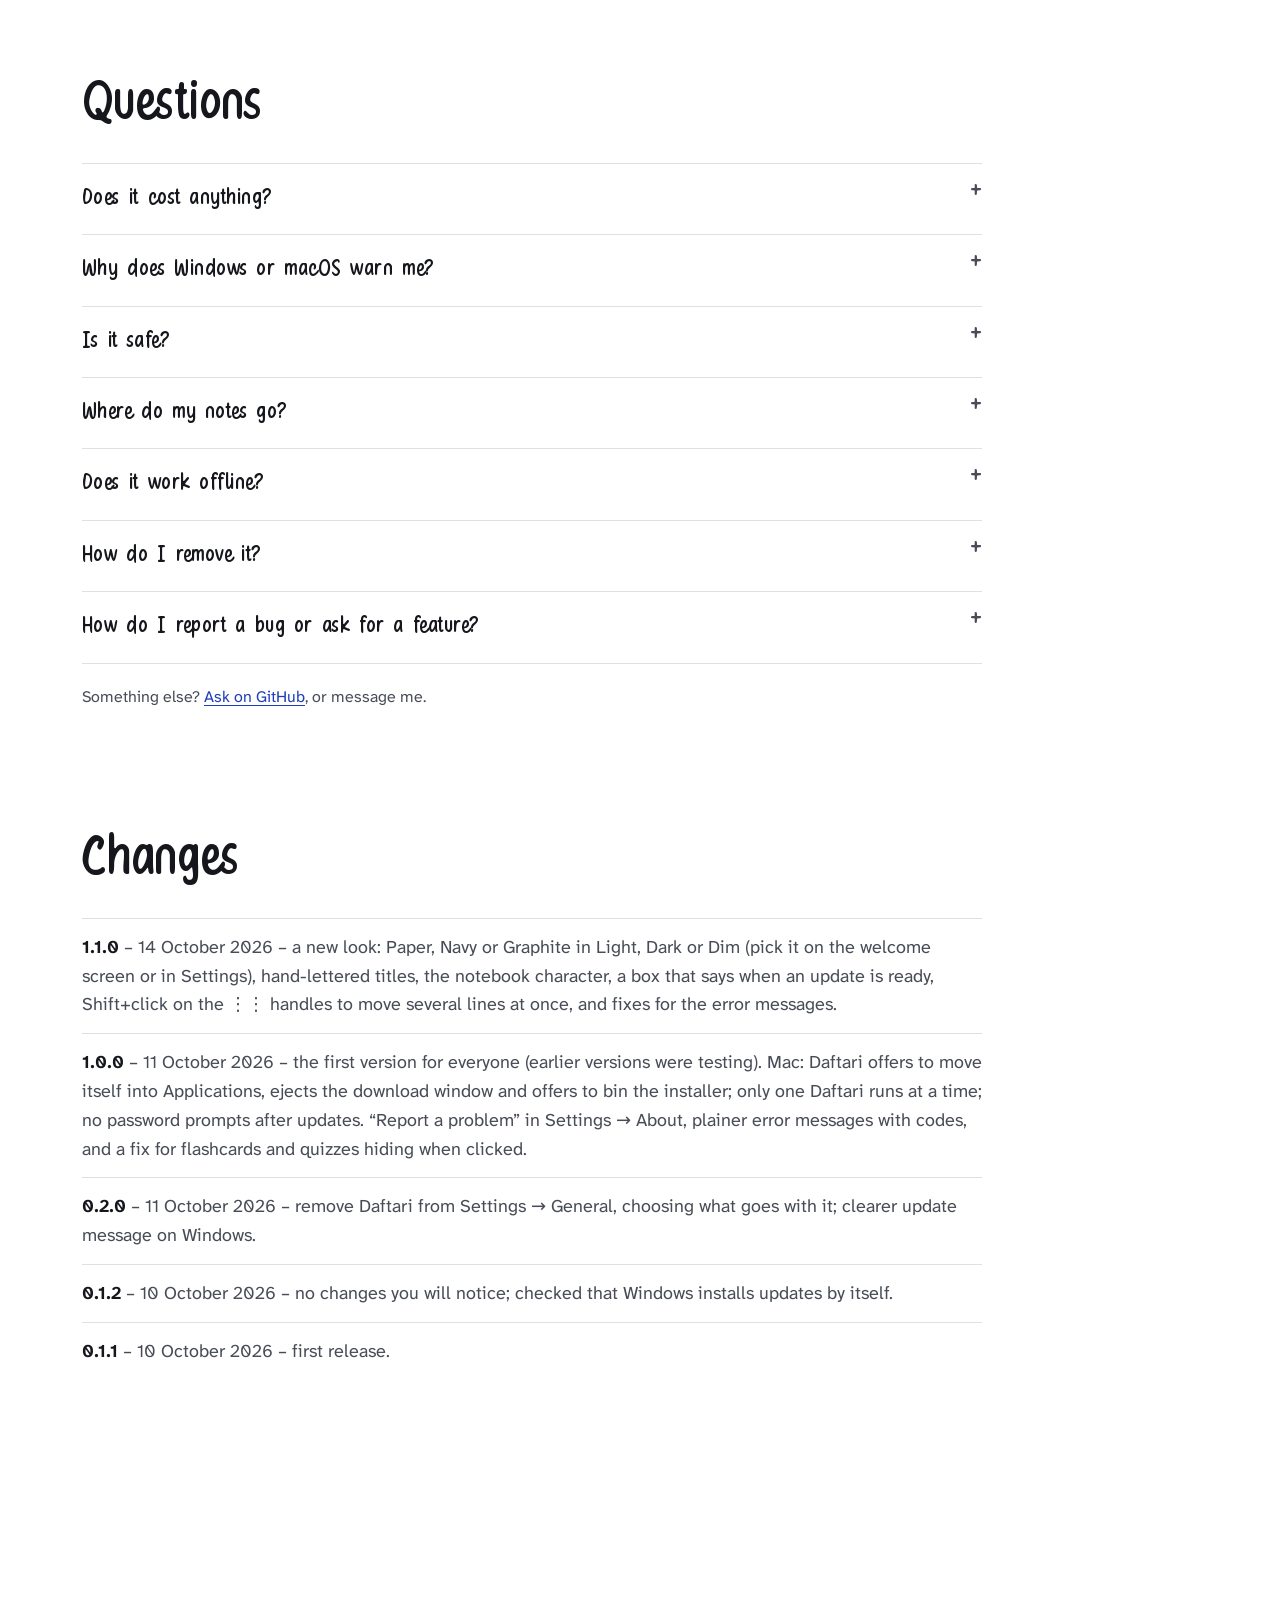
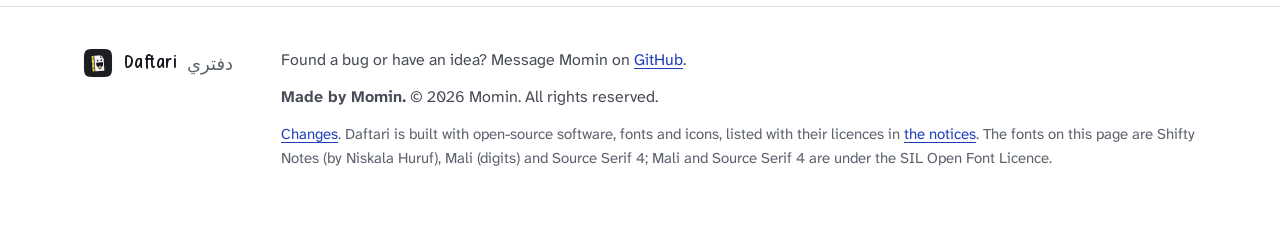
==== commit a38fcb52: "Website for Daftari 1.1.0" ====
--- a/index.html
+++ b/index.html
@@ -357,18 +357,18 @@
     <section class="plain download" id="download" aria-labelledby="download-title">
       <div class="wrap">
       <h2 id="download-title">Download Daftari</h2>
-      <p class="muted">Version 1.0.0, 11 October 2026. Free. Daftari is not registered with Microsoft or Apple (that costs money every year), so your computer will ask you to confirm the first time: see <a href="#open">Opening it</a>.</p>
+      <p class="muted">Version 1.1.0, 14 October 2026. Free. Daftari is not registered with Microsoft or Apple (that costs money every year), so your computer will ask you to confirm the first time: see <a href="#open">Opening it</a>.</p>
       <p class="phone-note">Daftari is for Windows and Mac computers. Open this page on your computer to download.</p>
       <ul class="downloads">
         <li>
           <div class="dl-head"><strong>Windows</strong><span>Windows 10 or 11, 64-bit</span></div>
           <a class="button" rel="noopener noreferrer" href="https://github.com/MominEL/Daftari/releases/latest/download/Daftari-Windows-Setup.exe">Download for Windows</a>
-          <p class="hash"><span class="hash-label">SHA-256 of <code class="file">Daftari-Windows-Setup.exe</code></span><code class="sha">0849f41c59e3772cf0e7a65e9700c0b5f949564b3a0c263ecb4582c4f8940d7e</code></p>
+          <p class="hash"><span class="hash-label">SHA-256 of <code class="file">Daftari-Windows-Setup.exe</code></span><code class="sha">671eaae99acc50e32c64857485722c5ec75bb70397febbd4f767bdfa721bd98c</code></p>
         </li>
         <li>
           <div class="dl-head"><strong>Mac, Apple silicon</strong><span>M1, M2, M3, M4 and newer, macOS 12 or later</span></div>
           <a class="button" rel="noopener noreferrer" href="https://github.com/MominEL/Daftari/releases/latest/download/Daftari-Mac-AppleSilicon.dmg">Download for Mac</a>
-          <p class="hash"><span class="hash-label">SHA-256 of <code class="file">Daftari-Mac-AppleSilicon.dmg</code></span><code class="sha">86d125df526f3bd0829986cceeab1fccfd199b136a2bdfe2b1dbf1f6561b403d</code></p>
+          <p class="hash"><span class="hash-label">SHA-256 of <code class="file">Daftari-Mac-AppleSilicon.dmg</code></span><code class="sha">d9449cf9c5d2ef9fb2f83bd3de0e01430e87eb613a3d4ba765611ab422c6e122</code></p>
           <p class="muted small">Not sure which Mac you have? Apple menu → About This Mac → look at Chip. If it says “Apple M…”, this is the one. If it says “Intel”, the Intel version is not ready yet.</p>
         </li>
       </ul>
@@ -543,6 +543,7 @@
       <h2 id="changes-title">Changes</h2>
       <!-- newest first -->
       <ol class="changes" reversed>
+        <li><strong>1.1.0</strong> – 14 October 2026 – a new look: Paper, Navy or Graphite in Light, Dark or Dim (pick it on the welcome screen or in Settings), hand-lettered titles, the notebook character, a box that says when an update is ready, Shift+click on the ⋮⋮ handles to move several lines at once, and fixes for the error messages.</li>
         <li><strong>1.0.0</strong> – 11 October 2026 – the first version for everyone (earlier versions were testing). Mac: Daftari offers to move itself into Applications, ejects the download window and offers to bin the installer; only one Daftari runs at a time; no password prompts after updates. “Report a problem” in Settings → About, plainer error messages with codes, and a fix for flashcards and quizzes hiding when clicked.</li>
         <li><strong>0.2.0</strong> – 11 October 2026 – remove Daftari from Settings → General, choosing what goes with it; clearer update message on Windows.</li>
         <li><strong>0.1.2</strong> – 10 October 2026 – no changes you will notice; checked that Windows installs updates by itself.</li>
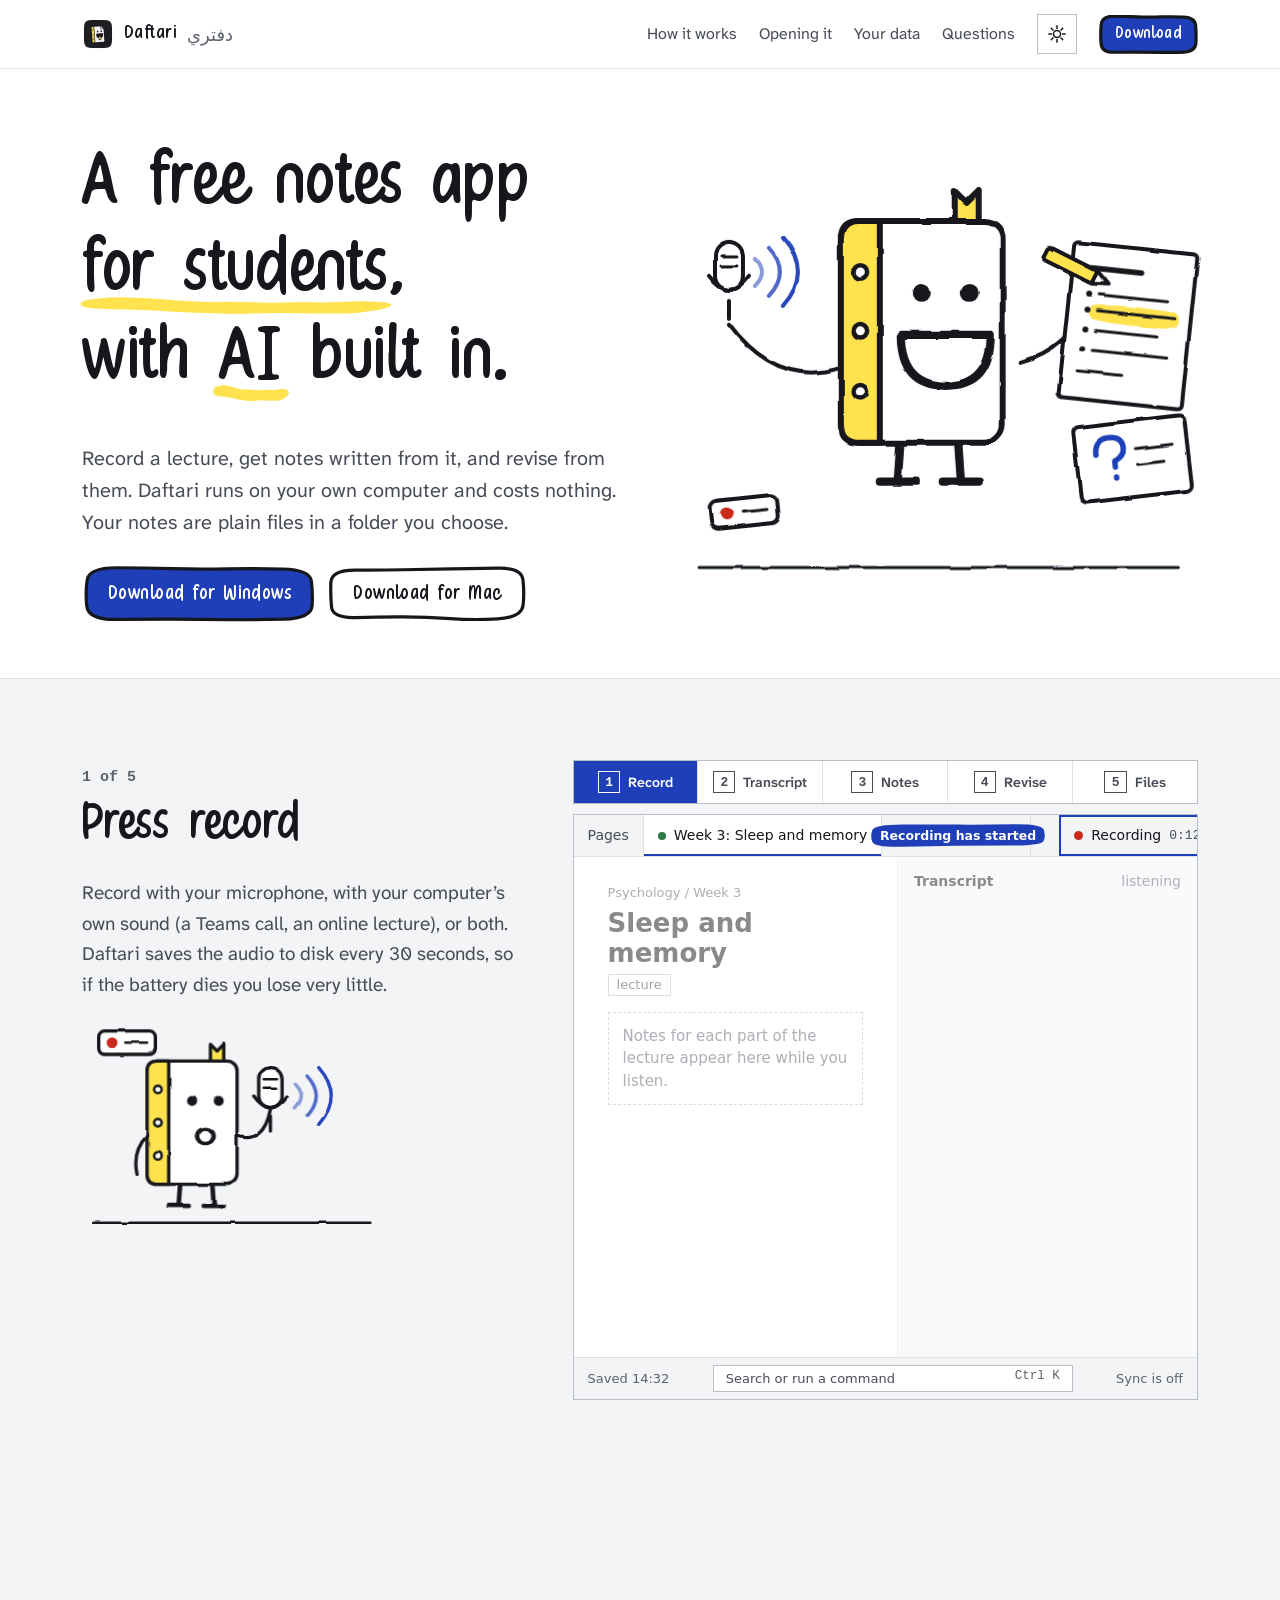
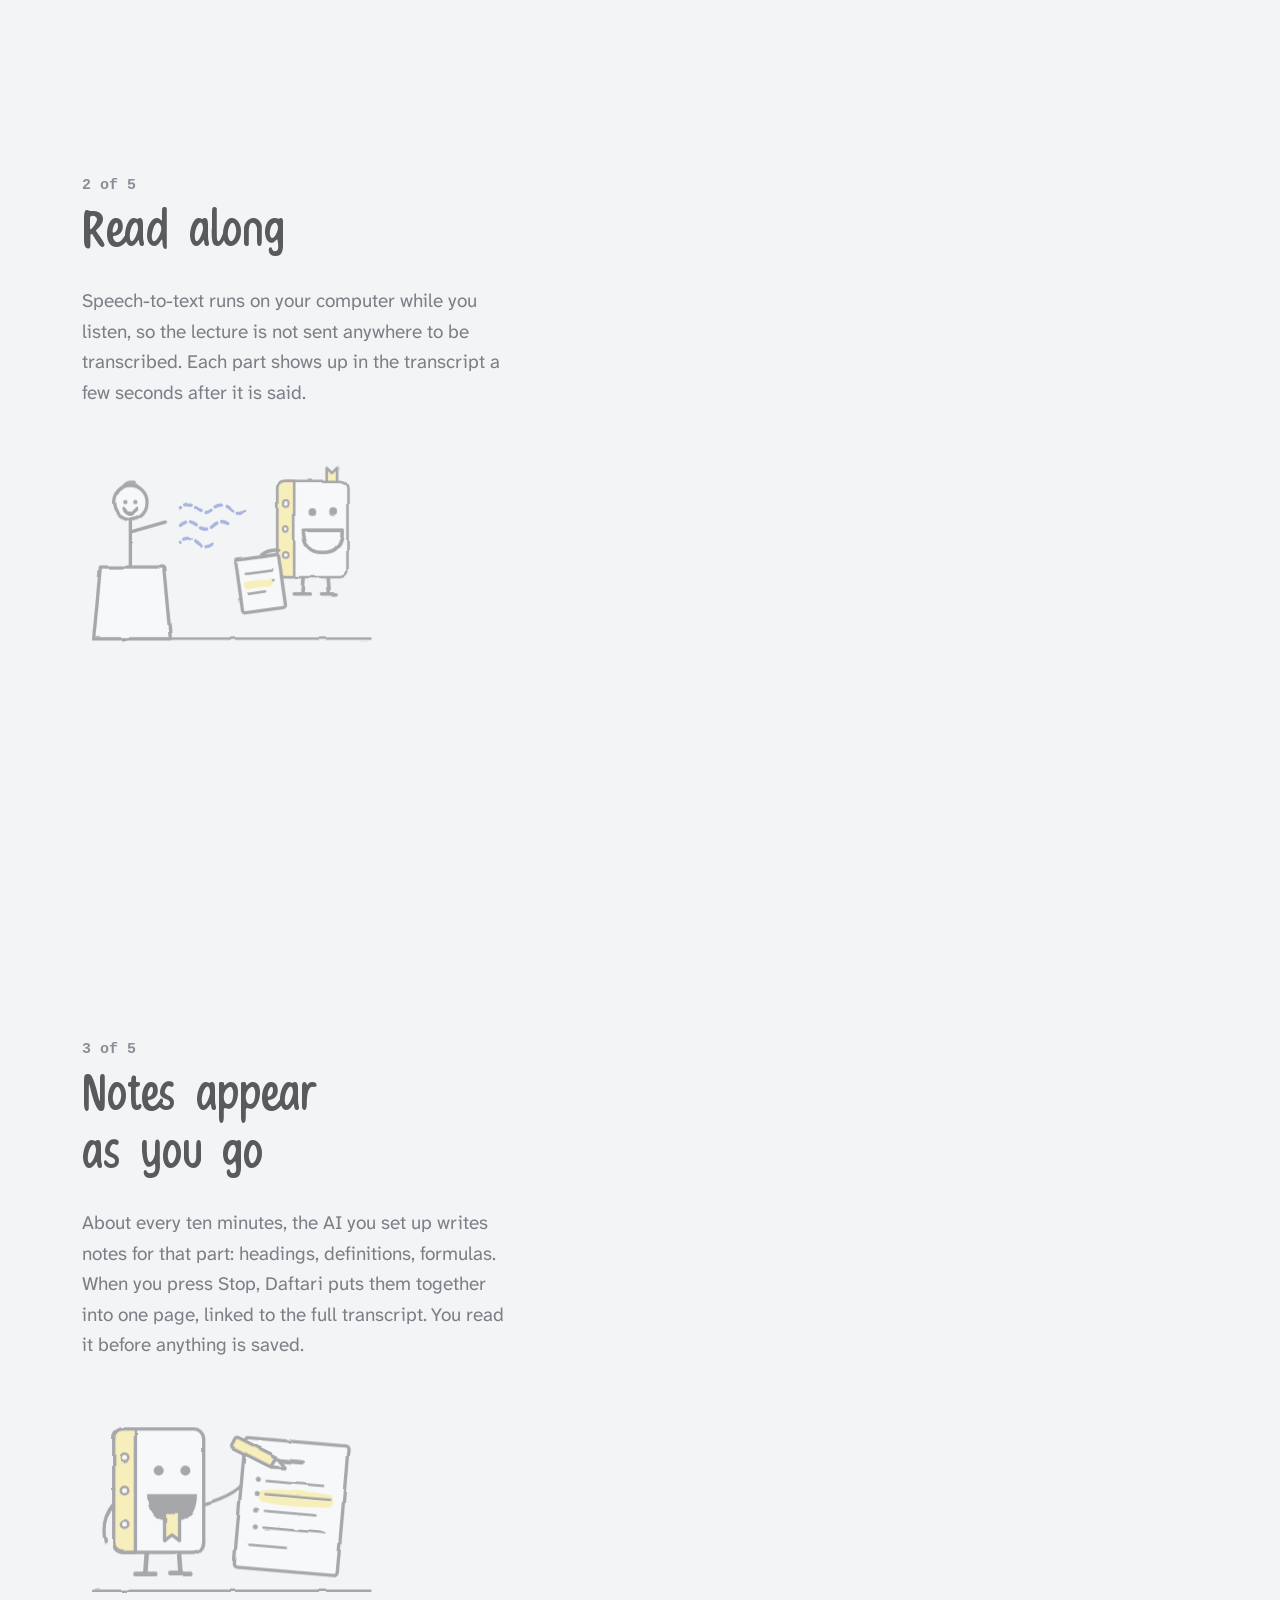
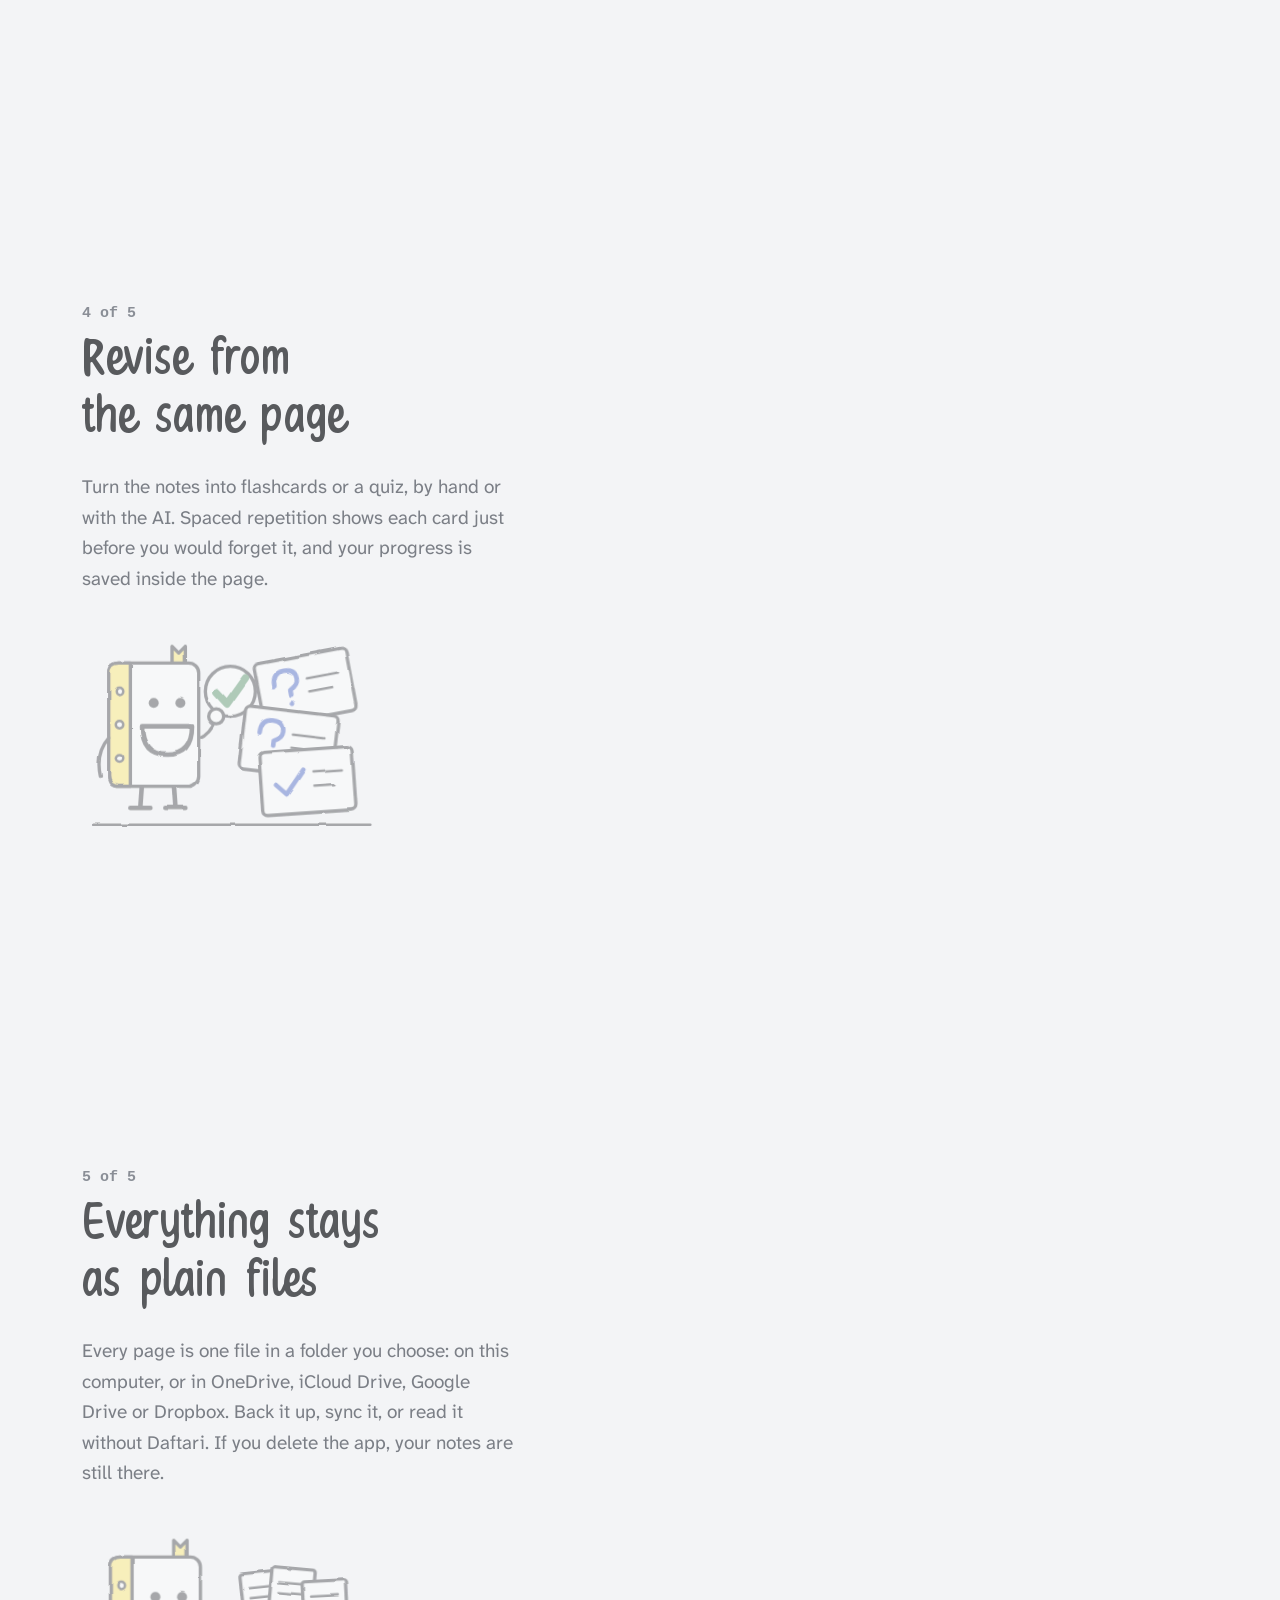
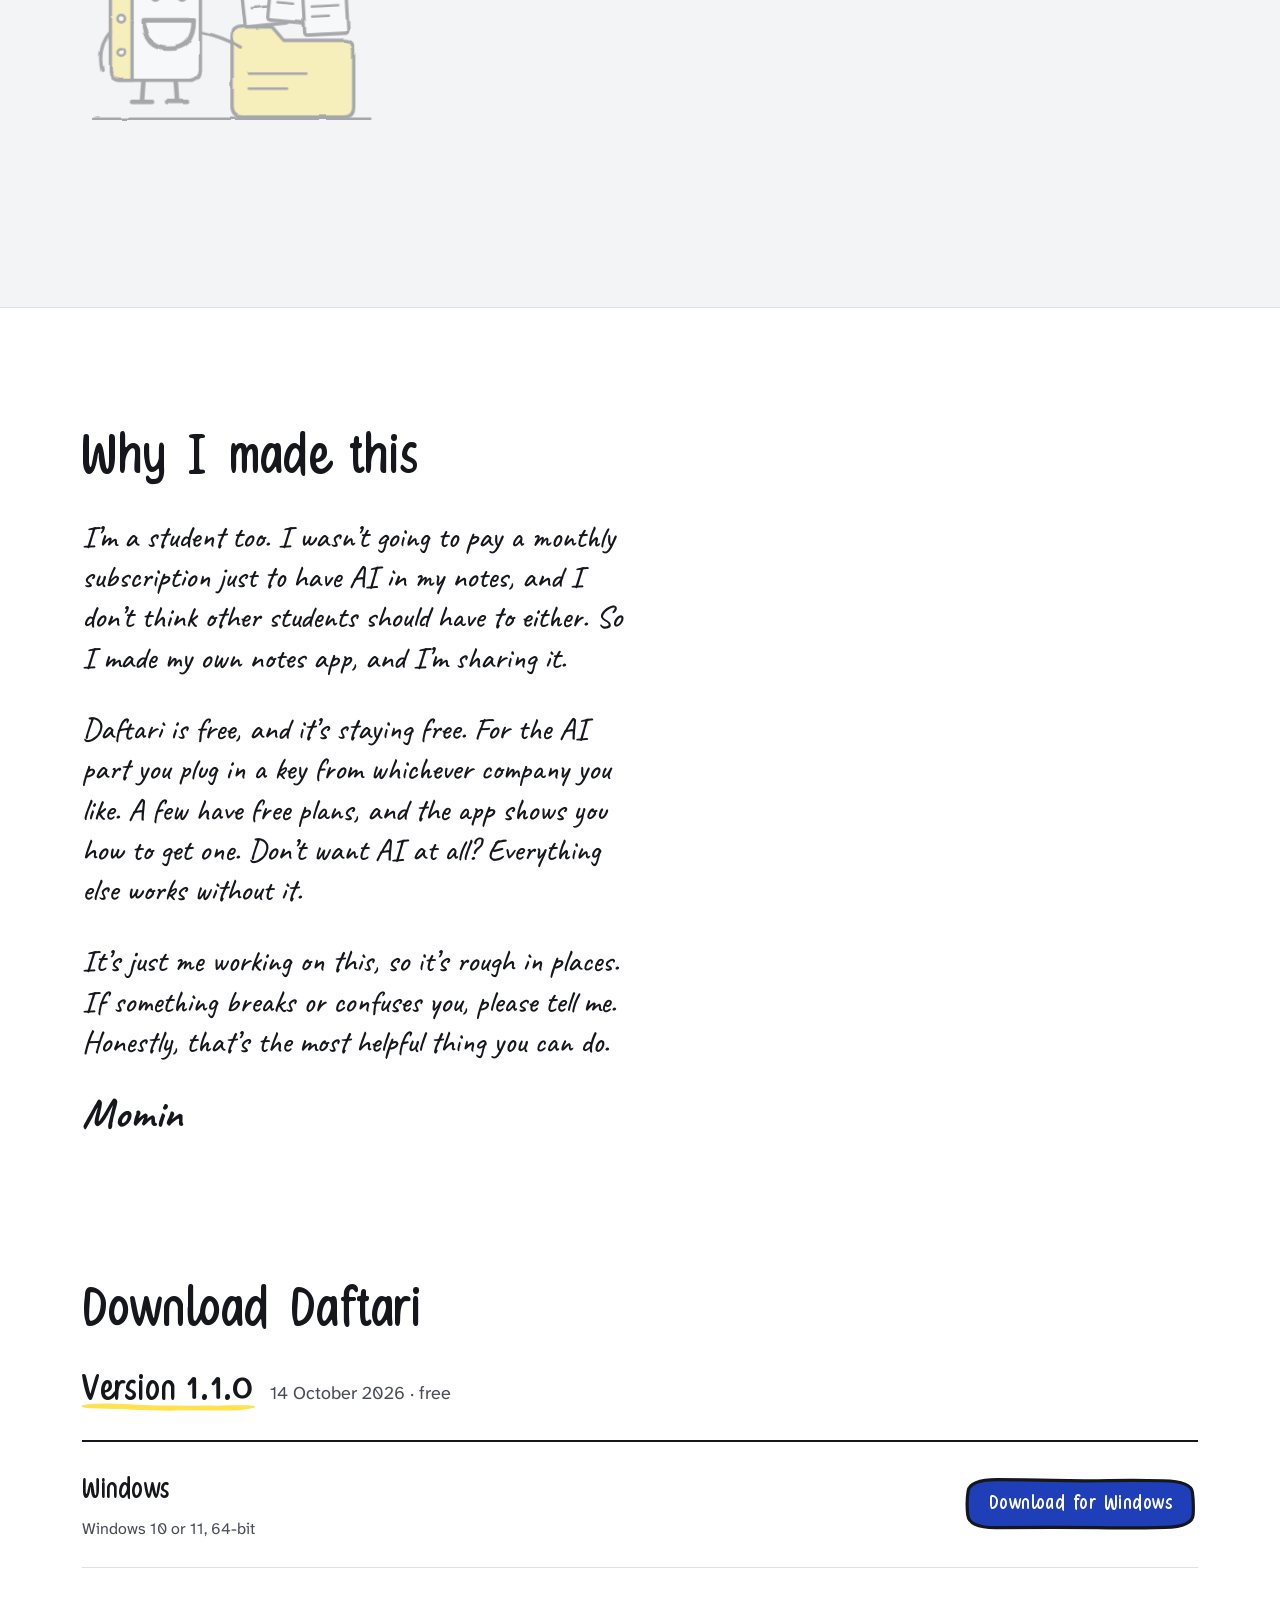
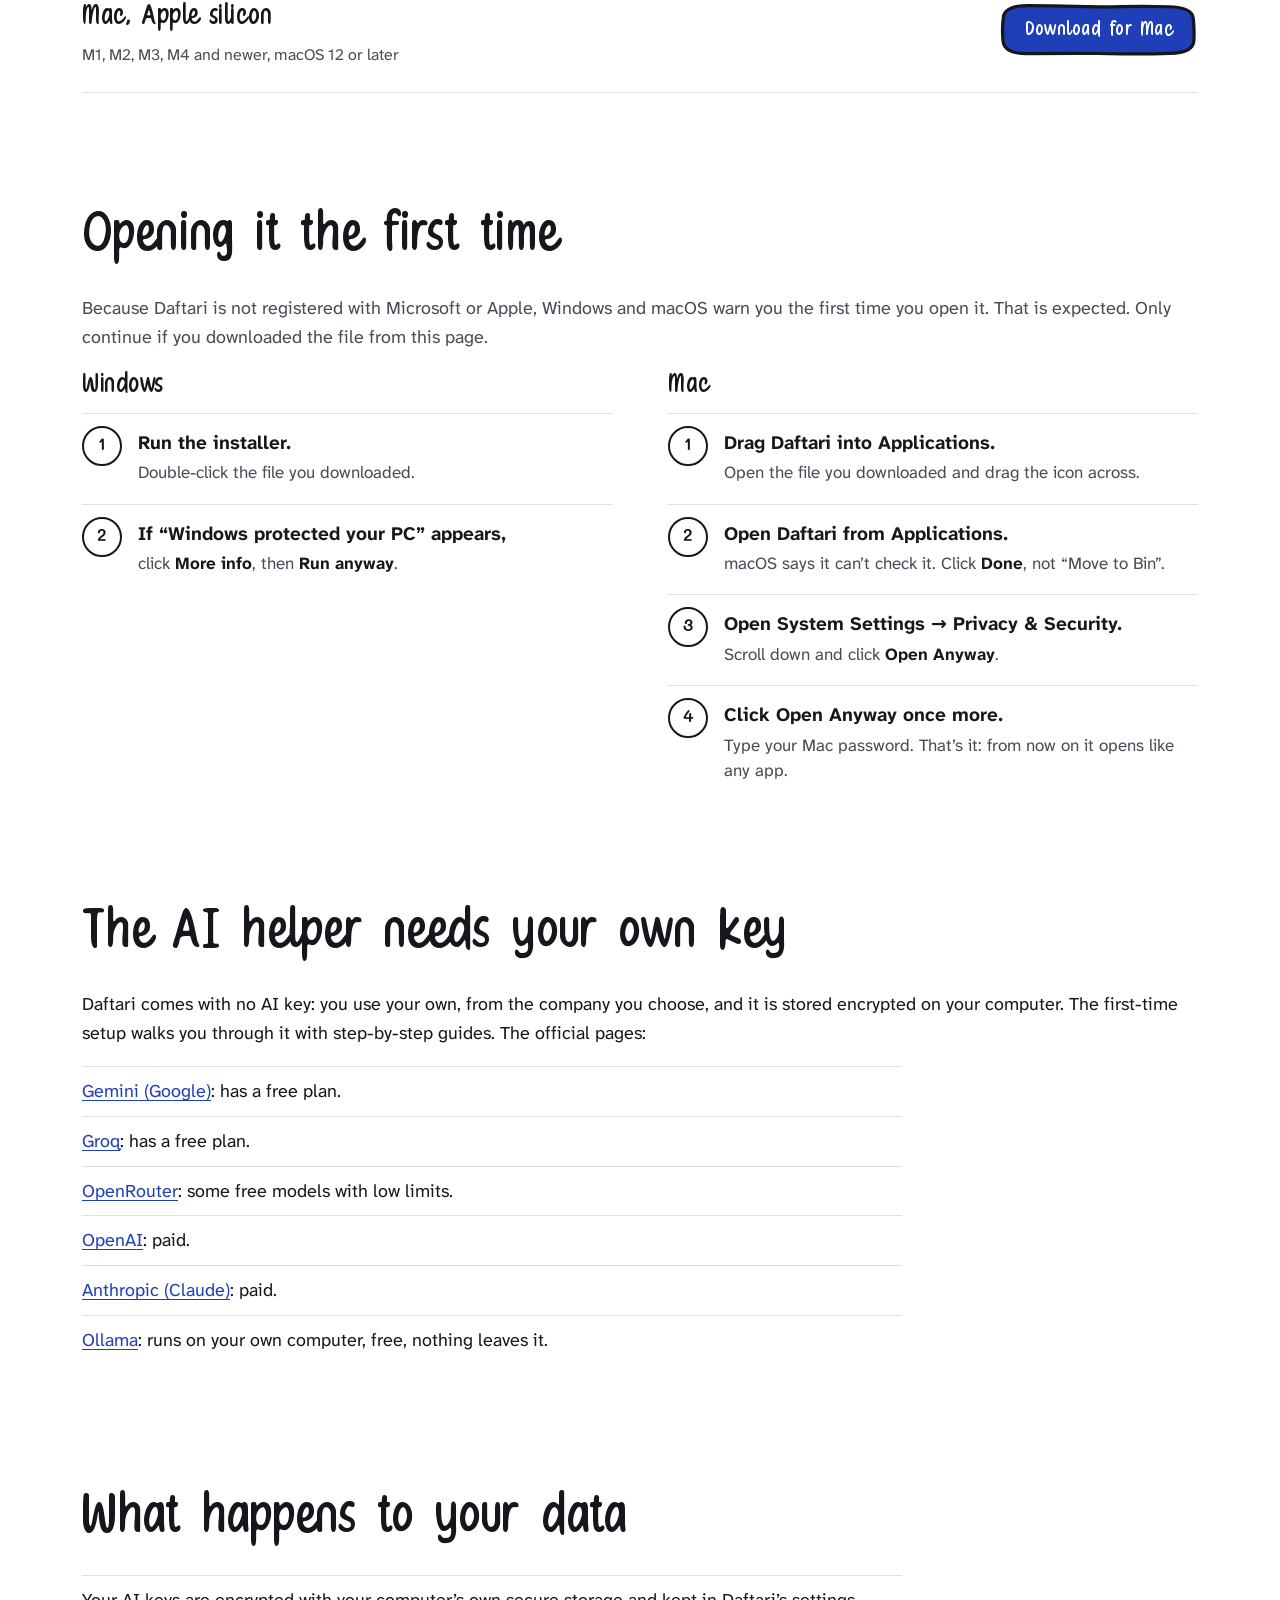
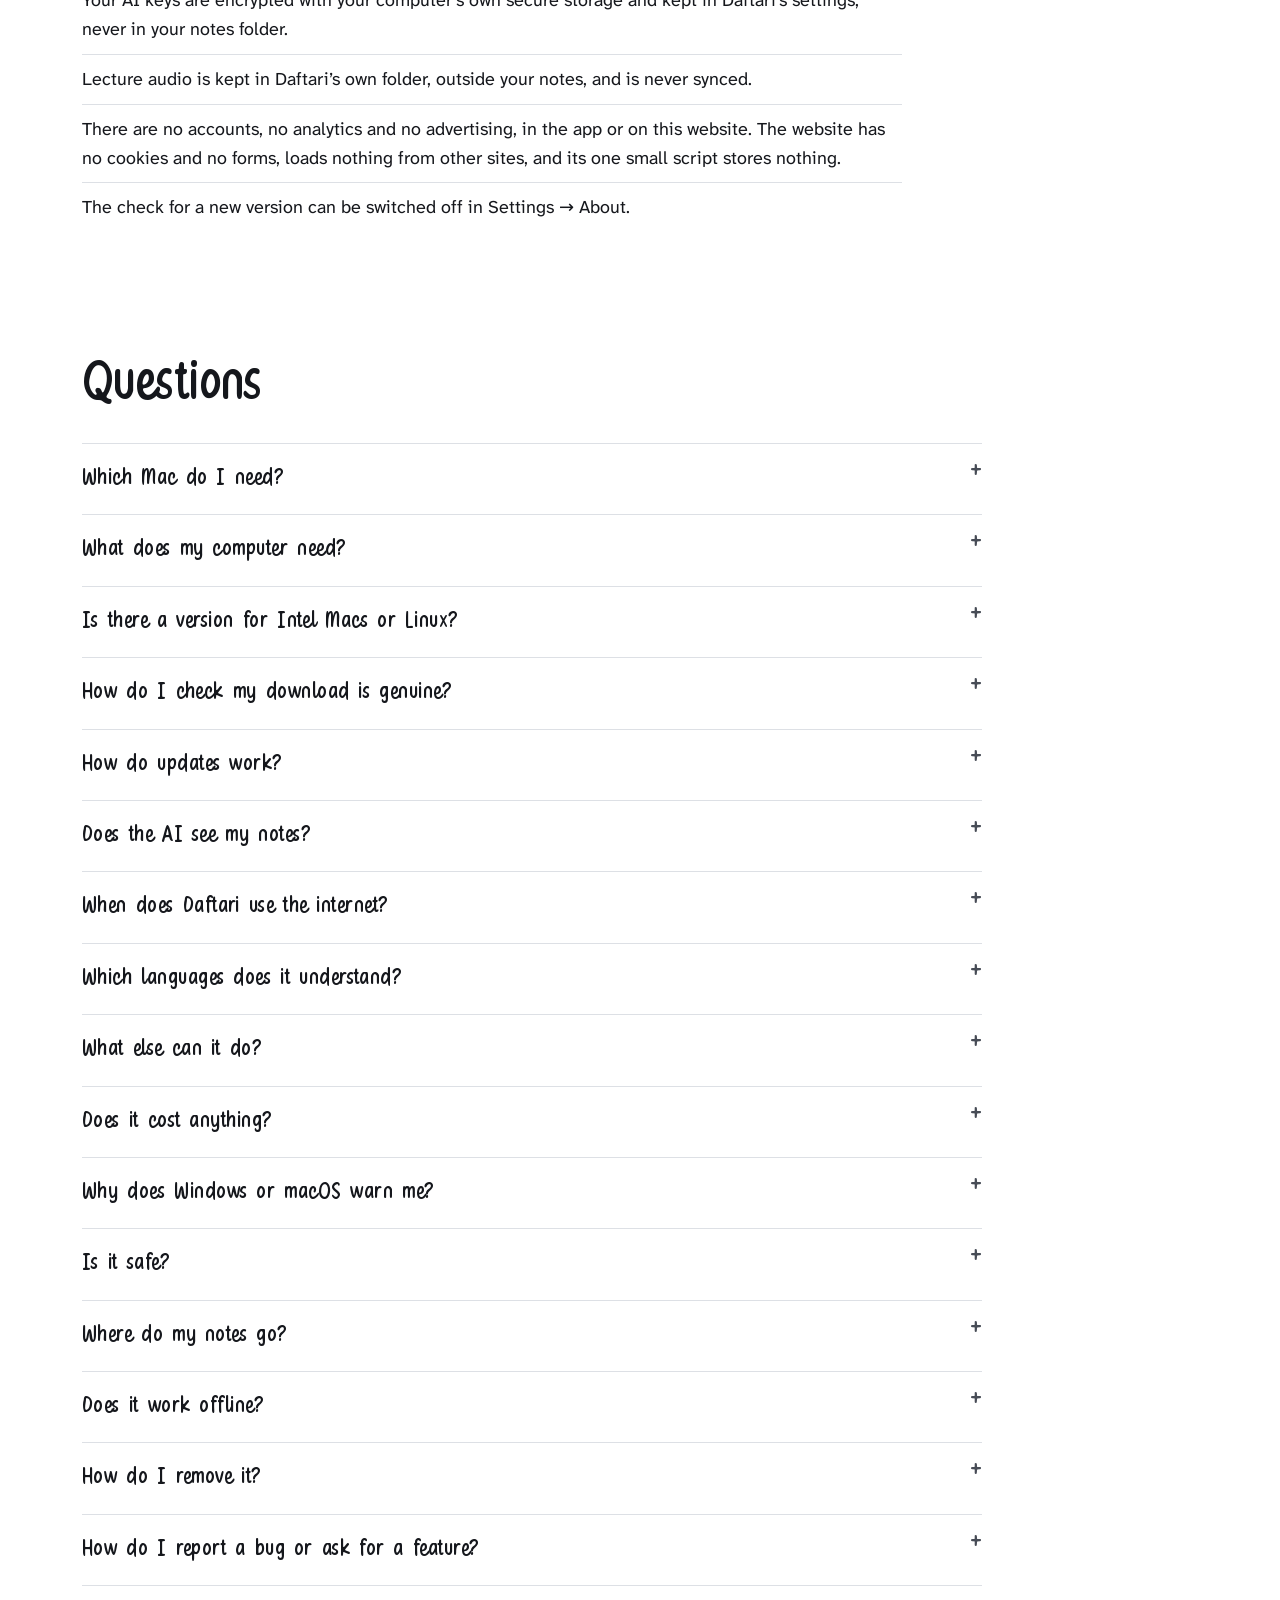
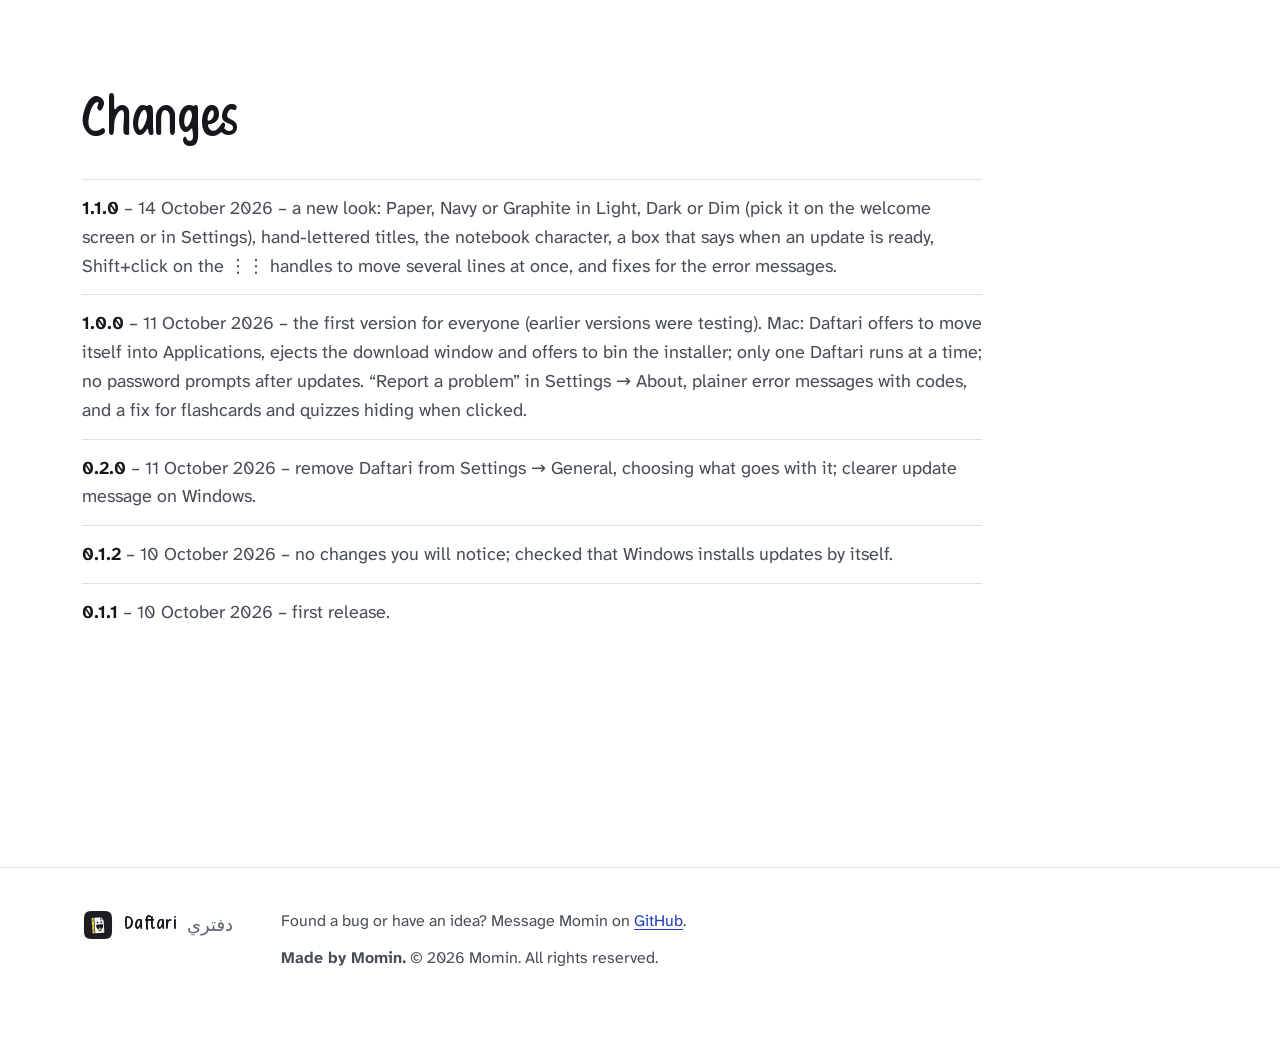
==== commit 4b8f44c2: "Website update (version 1.1.0)" ====
--- a/index.html
+++ b/index.html
@@ -23,8 +23,8 @@
   <meta property="og:image:alt" content="Daftari, a notebook for lectures. The words “One lecture, from the first word to the flashcards.” beside a small Daftari window: a lecture transcript with key words marked in yellow, and the note written from them." />
   <meta name="twitter:card" content="summary_large_image" />
   <link rel="icon" href="img/icon.png?v=1ff9049137" type="image/png" />
-  <link rel="stylesheet" href="style.css?v=2c757b162e" />
-  <script src="site.js?v=2a7e565e59"></script>
+  <link rel="stylesheet" href="style.css?v=185ef0fa4b" />
+  <script src="site.js?v=71b3354997"></script>
 </head>
 <body>
 <svg class="sprite" width="0" height="0" aria-hidden="true" focusable="false">
@@ -52,7 +52,7 @@
     </g>
     <g id="face-listen">
       <circle class="f-ink eye" cx="62" cy="54" r="6"/><circle class="f-ink eye" cx="94" cy="54" r="6"/>
-      <ellipse class="ink thick" cx="78" cy="96" rx="10" ry="13"/>
+      <ellipse class="ink thick a-talk" cx="78" cy="96" rx="10" ry="13"/>
     </g>
     <g id="face-tongue">
       <circle class="f-ink eye" cx="62" cy="56" r="6"/><circle class="f-ink eye" cx="94" cy="56" r="6"/>
@@ -70,19 +70,19 @@
       <path class="ink thin" d="M6 14 H22 M6 24 H22"/>
     </g>
     <g id="p-waves">
-      <path class="ink biro" d="M0 0 Q14 14 0 28"/>
-      <path class="ink biro" d="M14 -10 Q36 14 14 38"/>
-      <path class="ink biro" d="M28 -20 Q58 14 28 48"/>
+      <path class="ink biro a-wave" d="M0 0 Q14 14 0 28"/>
+      <path class="ink biro a-wave a-w2" d="M14 -10 Q36 14 14 38"/>
+      <path class="ink biro a-wave a-w3" d="M28 -20 Q58 14 28 48"/>
     </g>
     <g id="p-rec">
       <rect class="ink f-paper" x="0" y="0" width="68" height="28" rx="7"/>
-      <circle class="f-rec" cx="16" cy="14" r="6.5"/>
+      <circle class="f-rec a-rec" cx="16" cy="14" r="6.5"/>
       <path class="ink thin" d="M32 14 H58"/>
     </g>
     <g id="p-page">
       <rect class="ink f-paper" x="0" y="0" width="124" height="156" rx="4"/>
       <path class="ink thick" d="M16 24 H70"/>
-      <path class="f-hl" d="M24 62 Q50 56 112 60 Q120 66 113 75 Q60 80 26 75 Q18 69 24 62 Z"/>
+      <path class="f-hl a-hl" d="M24 62 Q50 56 112 60 Q120 66 113 75 Q60 80 26 75 Q18 69 24 62 Z"/>
       <circle class="f-ink" cx="20" cy="50" r="3"/><path class="ink thin" d="M30 50 H98"/>
       <circle class="f-ink" cx="20" cy="66" r="3"/><path class="ink thin" d="M30 66 H108"/>
       <circle class="f-ink" cx="20" cy="86" r="3"/><path class="ink thin" d="M30 86 H92"/>
@@ -128,12 +128,12 @@
       <circle class="ink f-paper" cx="58" cy="72" r="20"/>
       <path class="ink thin" d="M42 62 Q50 48 66 52 M48 56 Q52 46 62 48"/>
       <circle class="f-ink" cx="52" cy="72" r="2.6"/><circle class="f-ink" cx="64" cy="72" r="2.6"/>
-      <path class="ink thin" d="M50 80 Q58 86 66 80"/>
+      <path class="ink thin a-talk-l" d="M50 80 Q58 86 66 80"/>
       <path class="ink" d="M58 92 V150 M58 108 L100 96"/>
       <path class="ink f-paper" d="M22 150 H98 L106 236 H14 Z"/>
-      <path class="ink biro" d="M118 80 q10 -9 20 0 t20 0 t20 0 t20 0"/>
-      <path class="ink biro" d="M118 100 q10 -9 20 0 t20 0 t20 0"/>
-      <path class="ink biro" d="M118 120 q10 -9 20 0 t20 0"/>
+      <path class="ink biro a-flow" d="M118 80 q10 -9 20 0 t20 0 t20 0 t20 0"/>
+      <path class="ink biro a-flow a-f2" d="M118 100 q10 -9 20 0 t20 0 t20 0"/>
+      <path class="ink biro a-flow a-f3" d="M118 120 q10 -9 20 0 t20 0"/>
       <g transform="translate(228,42) scale(0.78)"><use href="#nb"/></g>
       <path class="ink" d="M236 130 Q214 128 206 150"/>
       <g transform="translate(184,142) rotate(-8)"><use href="#p-page-mini"/></g>
@@ -145,7 +145,7 @@
       <path class="ink" d="M38 132 Q22 150 28 178"/>
       <path class="ink" d="M146 132 Q190 120 200 98"/>
       <g transform="translate(196,52) rotate(5)"><use href="#p-page"/></g>
-      <g transform="translate(178,60) rotate(-62)"><use href="#p-pen"/></g>
+      <g transform="translate(178,60) rotate(-62)"><use class="a-write" href="#p-pen"/></g>
     </g>
     <g id="s-study" filter="url(#wobble)">
       <path class="ink thin" d="M14 236 H346"/>
@@ -154,15 +154,15 @@
       <path class="ink" d="M140 132 Q154 126 160 110"/>
       <!-- holding a tick badge -->
       <circle class="ink f-paper" cx="178" cy="76" r="30"/>
-      <path class="ink ok thick2" d="M162 78 L174 91 L196 60"/>
+      <path class="ink ok thick2 a-tick" d="M162 78 L174 91 L196 60"/>
       <circle class="ink f-paper" cx="161" cy="106" r="9"/>
-      <g transform="translate(206,50) rotate(-12)"><use href="#p-card"/></g>
-      <g transform="translate(196,96) rotate(6)"><use href="#p-card"/></g>
-      <g transform="translate(212,150) rotate(-4)"><use href="#p-card-ok"/></g>
+      <g transform="translate(206,50) rotate(-12)"><use class="a-bob" href="#p-card"/></g>
+      <g transform="translate(196,96) rotate(6)"><use class="a-bob a-b2" href="#p-card"/></g>
+      <g transform="translate(212,150) rotate(-4)"><use class="a-bob a-b3" href="#p-card-ok"/></g>
     </g>
     <g id="s-files" filter="url(#wobble)">
       <path class="ink thin" d="M14 236 H346"/>
-      <g transform="translate(176,118)"><use href="#p-page-mini" transform="translate(14,-48) rotate(-6)"/><use href="#p-page-mini" transform="translate(52,-62) rotate(5)"/><use href="#p-page-mini" transform="translate(88,-46) rotate(-3)"/><use href="#p-folder"/></g>
+      <g transform="translate(176,118)"><g transform="translate(14,-48) rotate(-6)"><use class="a-drop" href="#p-page-mini"/></g><g transform="translate(52,-62) rotate(5)"><use class="a-drop a-d2" href="#p-page-mini"/></g><g transform="translate(88,-46) rotate(-3)"><use class="a-drop a-d3" href="#p-page-mini"/></g><use href="#p-folder"/></g>
       <use href="#nb" transform="translate(26,36)"/>
       <path class="ink" d="M34 132 Q18 150 24 178"/>
       <path class="ink" d="M142 132 Q170 138 190 150"/>
@@ -173,11 +173,11 @@
       <path class="ink" d="M162 196 Q98 216 50 152"/>
       <path class="ink" d="M342 190 Q392 176 408 130"/>
       <g transform="translate(396,70) rotate(6)"><use href="#p-page"/></g>
-      <g transform="translate(364,84) rotate(-62)"><use href="#p-pen"/></g>
+      <g transform="translate(364,84) rotate(-62)"><use class="a-write" href="#p-pen"/></g>
       <g transform="translate(36,70)"><use href="#p-mic"/></g>
       <g transform="translate(76,86)"><use href="#p-waves"/></g>
       <g transform="translate(30,330) rotate(-6)"><use href="#p-rec"/></g>
-      <g transform="translate(394,262) rotate(-8)"><use href="#p-card"/></g>
+      <g transform="translate(394,262) rotate(-8)"><use class="a-bob" href="#p-card"/></g>
     </g>
   </defs>
 </svg>
@@ -211,12 +211,10 @@
             <a class="button" rel="noopener noreferrer" href="https://github.com/MominEL/Daftari/releases/latest/download/Daftari-Windows-Setup.exe">Download for Windows</a>
             <a class="button second" rel="noopener noreferrer" href="https://github.com/MominEL/Daftari/releases/latest/download/Daftari-Mac-AppleSilicon.dmg">Download for Mac</a>
           </div>
-          <p class="meta">For Windows 10 or 11 and Macs with Apple silicon. <a href="#open">Opening it the first time</a>.</p>
           <p class="phone-note">Daftari is for Windows and Mac computers. Open this page on your computer to download.</p>
         </div>
         <svg class="ill hero-art" viewBox="0 0 520 420" role="img" aria-label="A cartoon notebook with a face, recording a lecture. A microphone, a page of notes with a highlighted line and a flashcard are around it."><use href="#s-hero"/></svg>
       </div>
-      <p class="scroll-hint wrap">Here is one lecture, from start to finish</p>
     </section>
 
     <section class="story-wrap" id="story" aria-label="How it works, one lecture in five steps">
@@ -226,7 +224,6 @@
             <span class="step-count">1 of 5</span>
             <h2>Press record</h2>
             <p>Record with your microphone, with your computer’s own sound (a Teams call, an online lecture), or both. Daftari saves the audio to disk every 30 seconds, so if the battery dies you lose very little.</p>
-            <p class="more">You can pause and resume. The recording stays on your computer.</p>
           
             <svg class="ill step-art" viewBox="0 0 360 260" role="img" aria-label="The notebook holding a microphone, with a recording badge"><use href="#s-record"/></svg>
           </li>
@@ -234,7 +231,6 @@
             <span class="step-count">2 of 5</span>
             <h2>Read along</h2>
             <p>Speech-to-text runs on your computer while you listen, so the lecture is not sent anywhere to be transcribed. Each part shows up in the transcript a few seconds after it is said.</p>
-            <p class="more">English only for now. It works with no internet.</p>
           
             <svg class="ill step-art" viewBox="0 0 360 260" role="img" aria-label="A lecturer speaking, the words flowing to the notebook as a page"><use href="#s-transcript"/></svg>
           </li>
@@ -242,7 +238,6 @@
             <span class="step-count">3 of 5</span>
             <h2>Notes appear as you go</h2>
             <p>About every ten minutes, the AI you set up writes notes for that part: headings, definitions, formulas. When you press Stop, Daftari puts them together into one page, linked to the full transcript. You read it before anything is saved.</p>
-            <p class="more">The AI needs your own key. <a href="#ai">Which providers, and which are free</a>.</p>
           
             <svg class="ill step-art" viewBox="0 0 360 260" role="img" aria-label="The notebook highlighting a line on a page of notes"><use href="#s-notes"/></svg>
           </li>
@@ -336,7 +331,6 @@
             </div>
             <div class="w-bottom"><span>Saved 14:32</span><span class="cmd"><span>Search or run a command</span><kbd>Ctrl K</kbd></span><span class="sync">Sync is off</span></div>
           </div>
-          <p class="stage-caption" aria-hidden="true">An example lecture, as Daftari shows it. The yellow marks show which words became which note.</p>
         </div>
       </div>
     </section>
@@ -345,56 +339,29 @@
       <div class="wrap">
         <h2 id="why-title">Why I made this</h2>
         <div class="why-text">
-          <p>I’m a student too. I was not going to pay a monthly subscription just to use AI in my notes, and I did not think other students should have to either. So I built my own notes app, and I’m sharing it.</p>
-          <p>Daftari itself costs nothing and never will. The AI part uses a key from a provider you choose. Several have a free plan, and the app walks you through getting one. If you would rather not use AI at all, everything else still works.</p>
-          <p>I’m one person, so it is rough in places. If something breaks or confuses you, tell me. That is the most useful thing you can do.</p>
+          <p>I’m a student too. I wasn’t going to pay a monthly subscription just to have AI in my notes, and I don’t think other students should have to either. So I made my own notes app, and I’m sharing it.</p>
+          <p>Daftari is free, and it’s staying free. For the AI part you plug in a key from whichever company you like. A few have free plans, and the app shows you how to get one. Don’t want AI at all? Everything else works without it.</p>
+          <p>It’s just me working on this, so it’s rough in places. If something breaks or confuses you, please tell me. Honestly, that’s the most helpful thing you can do.</p>
           <p class="sign">Momin</p>
         </div>
-        <p class="why-more">It also has a block editor with nested pages, tables and code, search through every word of every page, maths typed as LaTeX, spell checking, a trash you can restore from, and optional sync through your own private GitHub repository or a cloud folder.</p>
       </div>
     </section>
 
     <section class="plain download" id="download" aria-labelledby="download-title">
       <div class="wrap">
       <h2 id="download-title">Download Daftari</h2>
-      <p class="muted">Version 1.1.0, 14 October 2026. Free. Daftari is not registered with Microsoft or Apple (that costs money every year), so your computer will ask you to confirm the first time: see <a href="#open">Opening it</a>.</p>
+      <p class="version-line"><span class="swipe ver">Version 1.1.0</span><span class="ver-date">14 October 2026 · free</span></p>
       <p class="phone-note">Daftari is for Windows and Mac computers. Open this page on your computer to download.</p>
       <ul class="downloads">
         <li>
           <div class="dl-head"><strong>Windows</strong><span>Windows 10 or 11, 64-bit</span></div>
           <a class="button" rel="noopener noreferrer" href="https://github.com/MominEL/Daftari/releases/latest/download/Daftari-Windows-Setup.exe">Download for Windows</a>
-          <p class="hash"><span class="hash-label">SHA-256 of <code class="file">Daftari-Windows-Setup.exe</code></span><code class="sha">671eaae99acc50e32c64857485722c5ec75bb70397febbd4f767bdfa721bd98c</code></p>
         </li>
         <li>
           <div class="dl-head"><strong>Mac, Apple silicon</strong><span>M1, M2, M3, M4 and newer, macOS 12 or later</span></div>
           <a class="button" rel="noopener noreferrer" href="https://github.com/MominEL/Daftari/releases/latest/download/Daftari-Mac-AppleSilicon.dmg">Download for Mac</a>
-          <p class="hash"><span class="hash-label">SHA-256 of <code class="file">Daftari-Mac-AppleSilicon.dmg</code></span><code class="sha">d9449cf9c5d2ef9fb2f83bd3de0e01430e87eb613a3d4ba765611ab422c6e122</code></p>
-          <p class="muted small">Not sure which Mac you have? Apple menu → About This Mac → look at Chip. If it says “Apple M…”, this is the one. If it says “Intel”, the Intel version is not ready yet.</p>
         </li>
       </ul>
-      <ul class="soon-list">
-        <li>Intel Mac – coming soon</li>
-        <li>Linux – coming soon</li>
-      </ul>
-
-      <div class="needs" aria-labelledby="needs-title">
-        <h3 id="needs-title">What you need</h3>
-        <ul>
-          <li>Windows 10 or 11 (64-bit), or macOS 12 or later on a Mac with Apple silicon.</li>
-          <li>Disk: the Windows installer is 108 MB and Daftari takes about 380 MB once installed; the Mac download is 127 MB.</li>
-          <li>Speech-to-text (optional), downloaded inside Daftari when you want it: a speech model of 148 MB (Base), 488 MB (Small), 1.5 GB (Medium) or 1.6 GB (Large v3 Turbo). On Windows the speech program adds 9 MB, or 685 MB for computers with an NVIDIA graphics card. On a Mac it is installed with Homebrew, and Daftari shows the two commands.</li>
-          <li>Memory: a Mac with 8 GB works well with the Small and Medium models. Daftari suggests one for your computer.</li>
-          <li>Internet: only to download Daftari and the speech models, to sync, and to use an online AI provider. Writing, search, flashcards, recording and speech-to-text work offline.</li>
-        </ul>
-      </div>
-
-      <details class="verify">
-        <summary>Check that your download is genuine</summary>
-        <p>Each file has a SHA-256 checksum above (and in <a rel="noopener noreferrer" href="https://github.com/MominEL/Daftari/releases/latest/download/SHA256SUMS.txt">SHA256SUMS.txt</a>). After downloading, compare it with your own:</p>
-        <p>Windows (PowerShell): <code>Get-FileHash Daftari-Windows-Setup.exe -Algorithm SHA256</code></p>
-        <p>Mac (Terminal): <code>shasum -a 256 Daftari-Mac-AppleSilicon.dmg</code></p>
-        <p>If the two do not match exactly, do not open the file.</p>
-      </details>
     </div>
     </section>
 
@@ -405,23 +372,21 @@
       <div class="two">
         <div>
           <h3>Windows</h3>
-          <ol>
-            <li>Run the installer. If a blue “Windows protected your PC” box appears, click <strong>More info</strong>, then <strong>Run anyway</strong>.</li>
-            <li>Follow the installer, then open Daftari from the Start menu.</li>
+          <ol class="first-steps">
+            <li><b>Run the installer.</b><span>Double-click the file you downloaded.</span></li>
+            <li><b>If “Windows protected your PC” appears,</b><span>click <kbd>More info</kbd>, then <kbd>Run anyway</kbd>.</span></li>
           </ol>
         </div>
         <div>
           <h3>Mac</h3>
-          <ol>
-            <li>Open the downloaded file and drag Daftari into <strong>Applications</strong>. Then open it <strong>from Applications</strong>, not from the download window.</li>
-            <li>Open Daftari from Applications. macOS says “Daftari Not Opened” because it <strong>could not verify</strong> it. That is expected (Daftari is free and not registered with Apple). Click <strong>Done</strong>. <strong>Do not click “Move to Bin”</strong>, even though it is highlighted: that would delete Daftari.</li>
-            <li>Open <strong>System Settings → Privacy &amp; Security</strong>, scroll down to <strong>Security</strong>, and click <strong>Open Anyway</strong> next to Daftari. (The button is there for about an hour after the first try.)</li>
-            <li>The box appears once more: click <strong>Open Anyway</strong> and enter your Mac password. That's all. From now on Daftari opens like any other app.</li>
+          <ol class="first-steps">
+            <li><b>Drag Daftari into Applications.</b><span>Open the file you downloaded and drag the icon across.</span></li>
+            <li><b>Open Daftari from Applications.</b><span>macOS says it can’t check it. Click <kbd>Done</kbd>, not “Move to Bin”.</span></li>
+            <li><b>Open System Settings → Privacy &amp; Security.</b><span>Scroll down and click <kbd>Open Anyway</kbd>.</span></li>
+            <li><b>Click Open Anyway once more.</b><span>Type your Mac password. That’s it: from now on it opens like any app.</span></li>
           </ol>
-          <p class="muted small">The same steps are shown in the window that opens with the download. Each new version you download asks once again.</p>
         </div>
       </div>
-      <p class="muted small">Updates: on Windows, Daftari downloads new versions itself and installs them when you close it. On a Mac it tells you a new version is ready and opens this page.</p>
     </div>
     </section>
 
@@ -437,7 +402,6 @@
         <li><a rel="noopener noreferrer" href="https://platform.claude.com/docs/en/get-api-key">Anthropic (Claude)</a>: paid.</li>
         <li><a rel="noopener noreferrer" href="https://ollama.com/download">Ollama</a>: runs on your own computer, free, nothing leaves it.</li>
       </ul>
-      <p class="note muted">Free tiers can be generous, but some providers may use what you send them to improve their products, so keep private notes out of free-tier requests. Daftari works fully without the AI.</p>
     </div>
     </section>
 
@@ -450,7 +414,6 @@
         <li>There are no accounts, no analytics and no advertising, in the app or on this website. The website has no cookies and no forms, loads nothing from other sites, and its one small script stores nothing.</li>
         <li>The check for a new version can be switched off in Settings → About.</li>
       </ul>
-      <p class="muted small">Daftari contacts the internet only when you ask it to: the AI company you set up, GitHub (if you turn on sync, and to look for a new version), and the download sites for the speech-to-text program. Your notes stay in the folder you chose; if you pick a cloud folder or turn on GitHub sync, that service holds a copy.</p>
     </div>
     </section>
 
@@ -458,6 +421,42 @@
       <div class="wrap">
       <h2 id="faq-title">Questions</h2>
       <div class="faq">
+        <details>
+              <summary><span class="q">Which Mac do I need?</span></summary>
+              <div class="answer"><p>A Mac with Apple silicon (M1, M2, M3, M4 or newer) and macOS 12 or later. To check: Apple menu → About This Mac → Chip. If it says “Intel”, that version isn’t ready yet.</p></div>
+            </details>
+        <details>
+              <summary><span class="q">What does my computer need?</span></summary>
+              <div class="answer"><ul><li>Windows 10 or 11 (64-bit), or a Mac with Apple silicon.</li><li>About 400 MB of space; speech-to-text adds 150 MB to 1.6 GB, only if you want it.</li><li>A Mac with 8 GB works well with the Small and Medium speech models.</li></ul></div>
+            </details>
+        <details>
+              <summary><span class="q">Is there a version for Intel Macs or Linux?</span></summary>
+              <div class="answer"><p>Not yet. Both are coming.</p></div>
+            </details>
+        <details>
+              <summary><span class="q">How do I check my download is genuine?</span></summary>
+              <div class="answer"><p>Compare its SHA-256 with the one published here (also in <a rel="noopener noreferrer" href="https://github.com/MominEL/Daftari/releases/latest/download/SHA256SUMS.txt">SHA256SUMS.txt</a>):</p><ul><li>Windows: <code class="sha">671eaae99acc50e32c64857485722c5ec75bb70397febbd4f767bdfa721bd98c</code></li><li>Mac: <code class="sha">d9449cf9c5d2ef9fb2f83bd3de0e01430e87eb613a3d4ba765611ab422c6e122</code></li></ul><p>Windows (PowerShell): <code>Get-FileHash Daftari-Windows-Setup.exe -Algorithm SHA256</code><br>Mac (Terminal): <code>shasum -a 256 Daftari-Mac-AppleSilicon.dmg</code></p></div>
+            </details>
+        <details>
+              <summary><span class="q">How do updates work?</span></summary>
+              <div class="answer"><p>On Windows, Daftari downloads new versions itself and installs them when you close it. On a Mac it tells you when a new version is ready and opens this page.</p></div>
+            </details>
+        <details>
+              <summary><span class="q">Does the AI see my notes?</span></summary>
+              <div class="answer"><p>Only the text you ask it about, sent to the AI company you chose. Some free plans may use what you send to improve their products, so keep private notes out of free-plan requests. <a href="https://ollama.com/download" rel="noopener noreferrer">Ollama</a> runs on your own computer, so nothing leaves it.</p></div>
+            </details>
+        <details>
+              <summary><span class="q">When does Daftari use the internet?</span></summary>
+              <div class="answer"><p>Only when you ask it to: your AI company, GitHub (if you turn on sync, and to look for a new version) and downloading the speech-to-text program. Recording and speech-to-text work offline.</p></div>
+            </details>
+        <details>
+              <summary><span class="q">Which languages does it understand?</span></summary>
+              <div class="answer"><p>Speech-to-text understands English for now. You can write notes in any language.</p></div>
+            </details>
+        <details>
+              <summary><span class="q">What else can it do?</span></summary>
+              <div class="answer"><p>Nested pages, tables and code, search through every word, maths typed as LaTeX, spell checking, a trash you can restore from, and optional sync through GitHub or a cloud folder.</p></div>
+            </details>
         <details>
               <summary><span class="q">Does it cost anything?</span></summary>
               <div class="answer">
@@ -534,7 +533,6 @@
               </div>
             </details>
       </div>
-      <p class="muted small faq-more">Something else? <a rel="noopener noreferrer" href="https://github.com/MominEL/Daftari/issues">Ask on GitHub</a>, or message me.</p>
     </div>
     </section>
 
@@ -558,7 +556,6 @@
       <a class="brand" href="#top" aria-label="Daftari, back to the top"><img src="img/icon.png?v=1ff9049137" width="32" height="32" alt="" /><span class="brand-name">Daftari</span><span class="brand-arabic" lang="ar" dir="rtl">دفتري</span></a>
       <p>Found a bug or have an idea? Message Momin on <a rel="noopener noreferrer" href="https://github.com/MominEL/Daftari/issues">GitHub</a>.</p>
       <p><strong>Made by Momin.</strong> © 2026 Momin. All rights reserved.</p>
-      <p class="small"><a href="#changes">Changes</a>. Daftari is built with open-source software, fonts and icons, listed with their licences in <a href="notices.txt">the notices</a>. The fonts on this page are Shifty Notes (by Niskala Huruf), Mali (digits) and Source Serif 4; Mali and Source Serif 4 are under the SIL Open Font Licence.</p>
     </div>
   </footer>
 </body>
--- a/style.css
+++ b/style.css
@@ -375,7 +375,9 @@
 .hero-art { max-width: 560px; justify-self: end; }
 /* highlighter under the words. draws itself left to right, no stretching */
 .swipe { position: relative; isolation: isolate; white-space: nowrap; }
-.swipe::after { content: ""; position: absolute; z-index: -1; left: -0.08em; right: -0.1em; top: 0.99em; height: 0.34em; background: url(img/underline.svg) no-repeat 0 0 / 100% 100%; }
+/* site.js measures where the letters stand on this device (fonts sit differently on windows / mac) and sets --swipe-top */
+.swipe-probe { display: inline-block; width: 0; height: 0; }
+.swipe::after { content: ""; position: absolute; z-index: -1; left: -0.08em; right: -0.1em; top: var(--swipe-top, 0.99em); height: 0.34em; background: url(img/underline.svg) no-repeat 0 0 / 100% 100%; }
 .js .swipe::after { clip-path: inset(0 100% 0 0); animation: swipe-draw 850ms cubic-bezier(0.6, 0.05, 0.35, 1) 0.5s forwards; }
 .js .swipe ~ .swipe::after { animation-duration: 420ms; animation-delay: 1.45s; }
 @keyframes swipe-draw { to { clip-path: inset(0 -2px 0 0); } }
@@ -433,3 +435,54 @@
 .top nav .button { font-size: calc(19px * var(--ws)); }
 .faq summary { font-size: calc(24px * var(--ws)); }
 .dl-head strong { font-size: calc(30px * var(--ws)); }
+
+/* added 2026-10-17: a handwriting font for the personal note, the version underlined, clearer first-time steps,
+   and Habibi and the drawings moving while they are on screen */
+@font-face { font-family: 'Caveat'; font-weight: 400 700; font-display: swap; src: url('fonts/caveat-latin-wght-normal.woff2') format('woff2'); }
+
+/* "Why I made this" reads like a note in Momin's handwriting */
+.why-text p { font: 500 calc(31px * var(--ws))/1.3 'Caveat', var(--read); color: var(--ink); max-width: 30em; }
+.why-text .sign { font: 700 calc(42px * var(--ws))/1 'Caveat', var(--read); margin-top: 0.6em; }
+
+/* the version, underlined like the headline */
+.version-line { display: flex; align-items: baseline; flex-wrap: wrap; gap: 6px 16px; margin: 0 0 28px; }
+.version-line .ver { font: 400 calc(38px * var(--ws))/1.1 var(--hand); color: var(--ink); letter-spacing: 0.02em; }
+.version-line .ver-date { color: var(--ink-2); font-size: calc(18px * var(--ws)); }
+
+/* first time: a numbered circle, the action in bold on its own line, the detail quietly under it */
+.two ol.first-steps { display: grid; gap: 4px; }
+.two ol.first-steps li { padding: 14px 0 14px 56px; border-top: 1px solid var(--rule); }
+.two ol.first-steps li::before { left: 0; top: 12px; width: 36px; height: 36px; display: grid; place-items: center; border: 2px solid var(--ink); border-radius: 50%; font: 400 calc(20px * var(--ws))/1 var(--hand); color: var(--ink); }
+.first-steps b { display: block; font-size: calc(19px * var(--ws)); color: var(--ink); }
+.first-steps span { display: block; margin-top: 2px; color: var(--ink-2); font-size: calc(17px * var(--ws)); line-height: 1.5; }
+.first-steps kbd { font: inherit; font-weight: 700; color: var(--ink); }
+
+/* ---------- Habibi and the drawings move (only while on screen; anim.js adds .inview) ---------- */
+.ill { --play: paused; }
+.ill.inview { --play: running; }
+.a-rec, .a-wave, .a-talk, .a-talk-l, .a-flow, .a-write, .a-hl, .a-tick, .a-bob, .a-drop { animation-play-state: var(--play, paused); transform-box: fill-box; }
+.a-rec { animation: rec-blink 1.1s steps(1) infinite; }
+.a-wave { animation: wave 1.6s ease-in-out infinite; }
+.a-w2 { animation-delay: 0.2s; } .a-w3 { animation-delay: 0.4s; }
+.a-talk { transform-origin: 50% 50%; animation: talk 0.9s ease-in-out infinite; }
+.a-talk-l { transform-origin: 50% 0; animation: talk-l 0.7s ease-in-out infinite; }
+.a-flow { stroke-dasharray: 8 6; animation: flow 1.2s linear infinite; }
+.a-f2 { animation-delay: 0.3s; } .a-f3 { animation-delay: 0.6s; }
+.a-write { transform-origin: 50% 100%; animation: write 1.4s ease-in-out infinite; }
+.a-hl { transform-origin: 0 50%; animation: hl 3.2s ease-out infinite; }
+.a-tick { stroke-dasharray: 70; animation: tick 2.6s ease-out infinite; }
+.a-bob { transform-origin: 50% 50%; animation: bob 3s ease-in-out infinite; }
+.a-b2 { animation-delay: 0.5s; } .a-b3 { animation-delay: 1s; }
+.a-drop { animation: drop 3.4s ease-in-out infinite; }
+.a-d2 { animation-delay: 0.6s; } .a-d3 { animation-delay: 1.2s; }
+@keyframes rec-blink { 0% { opacity: 1; } 50% { opacity: 0.15; } }
+@keyframes wave { 0%, 100% { opacity: 0.25; } 40% { opacity: 1; } }
+@keyframes talk { 0%, 100% { transform: scaleY(1); } 20% { transform: scaleY(0.45); } 45% { transform: scaleY(0.9); } 65% { transform: scaleY(0.35); } 85% { transform: scaleY(0.8); } }
+@keyframes talk-l { 0%, 100% { transform: scaleY(1); } 30% { transform: scaleY(2.2); } 60% { transform: scaleY(1.2); } 80% { transform: scaleY(2); } }
+@keyframes flow { to { stroke-dashoffset: -28; } }
+@keyframes write { 0%, 100% { transform: translate(0, 0) rotate(0); } 25% { transform: translate(-3px, 4px) rotate(-4deg); } 50% { transform: translate(3px, 1px) rotate(3deg); } 75% { transform: translate(-2px, 3px) rotate(-2deg); } }
+@keyframes hl { 0% { transform: scaleX(0); } 45%, 100% { transform: scaleX(1); } }
+@keyframes tick { 0% { stroke-dashoffset: 70; } 40%, 100% { stroke-dashoffset: 0; } }
+@keyframes bob { 0%, 100% { transform: translateY(0) rotate(0); } 50% { transform: translateY(-5px) rotate(1.5deg); } }
+@keyframes drop { 0%, 100% { transform: translateY(0); } 50% { transform: translateY(-9px); } }
+@media (prefers-reduced-motion: reduce) { .a-rec, .a-wave, .a-talk, .a-talk-l, .a-flow, .a-write, .a-hl, .a-tick, .a-bob, .a-drop { animation: none !important; } }
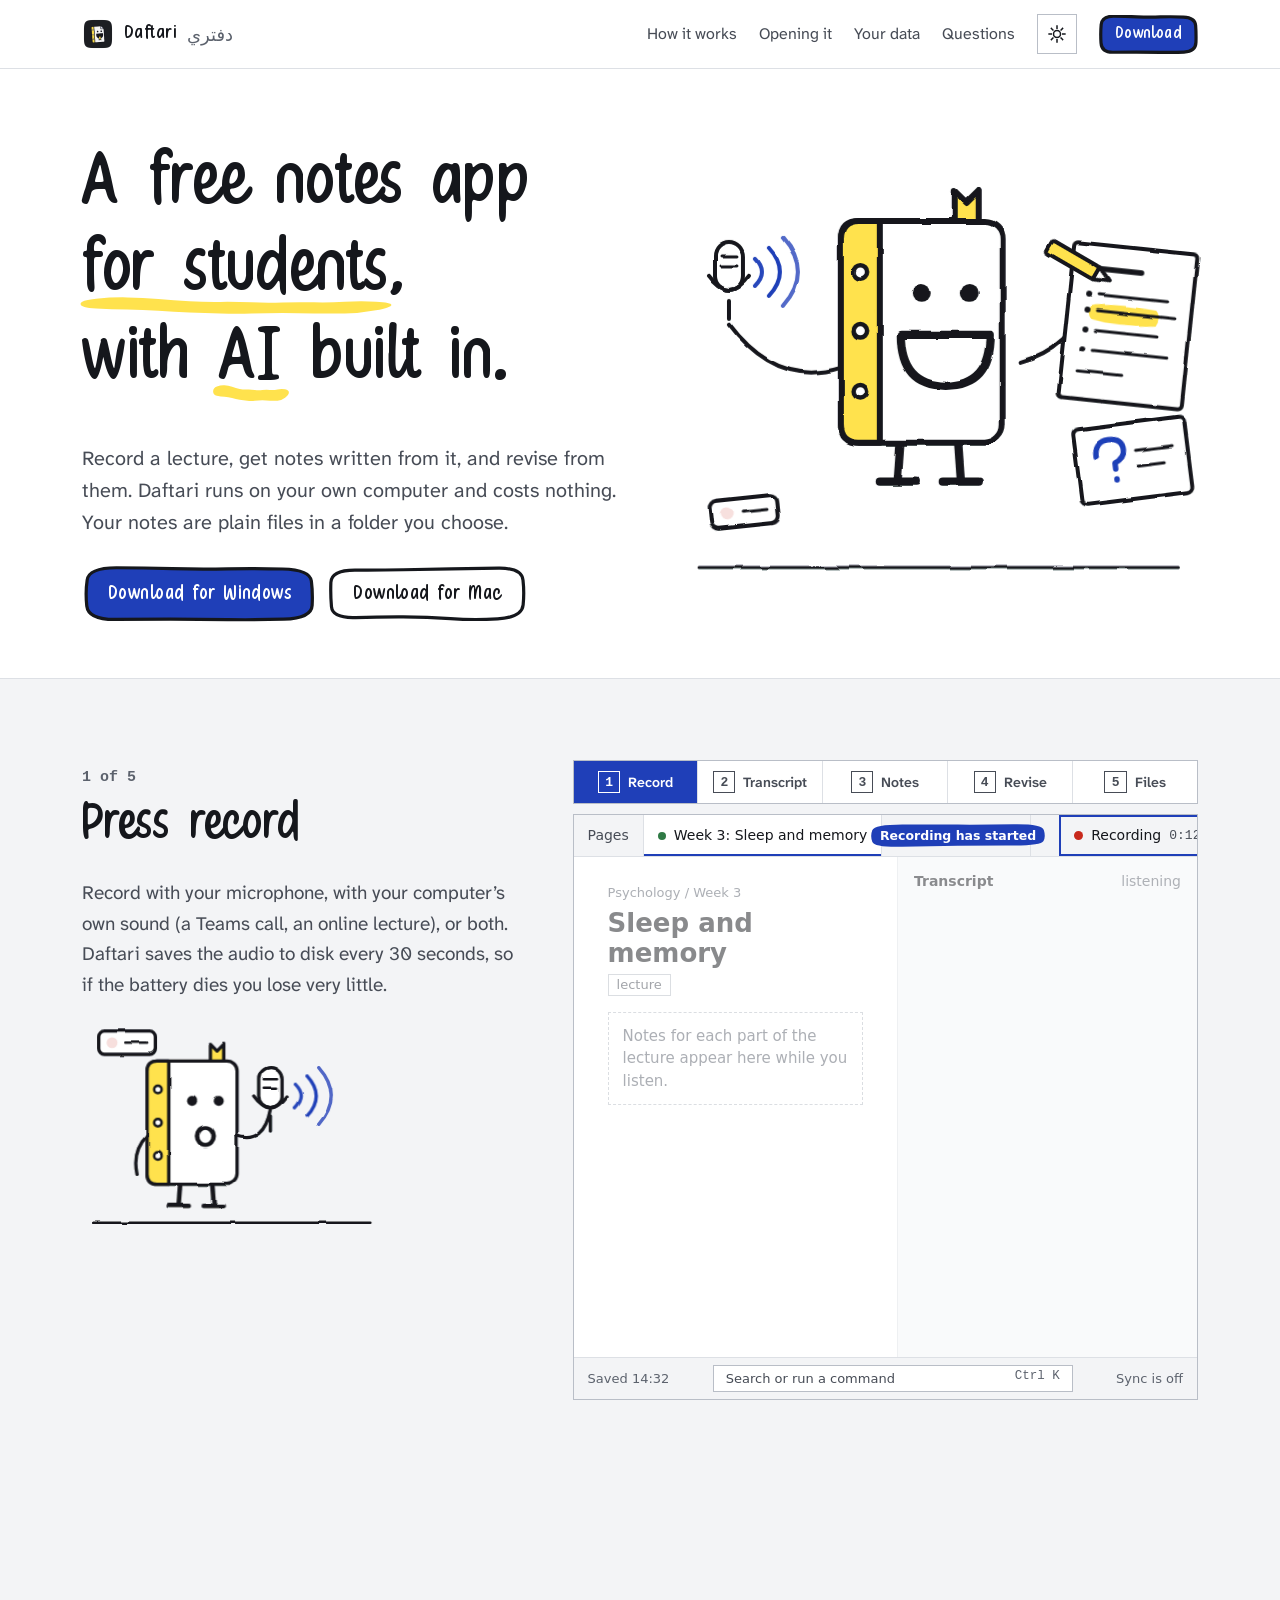
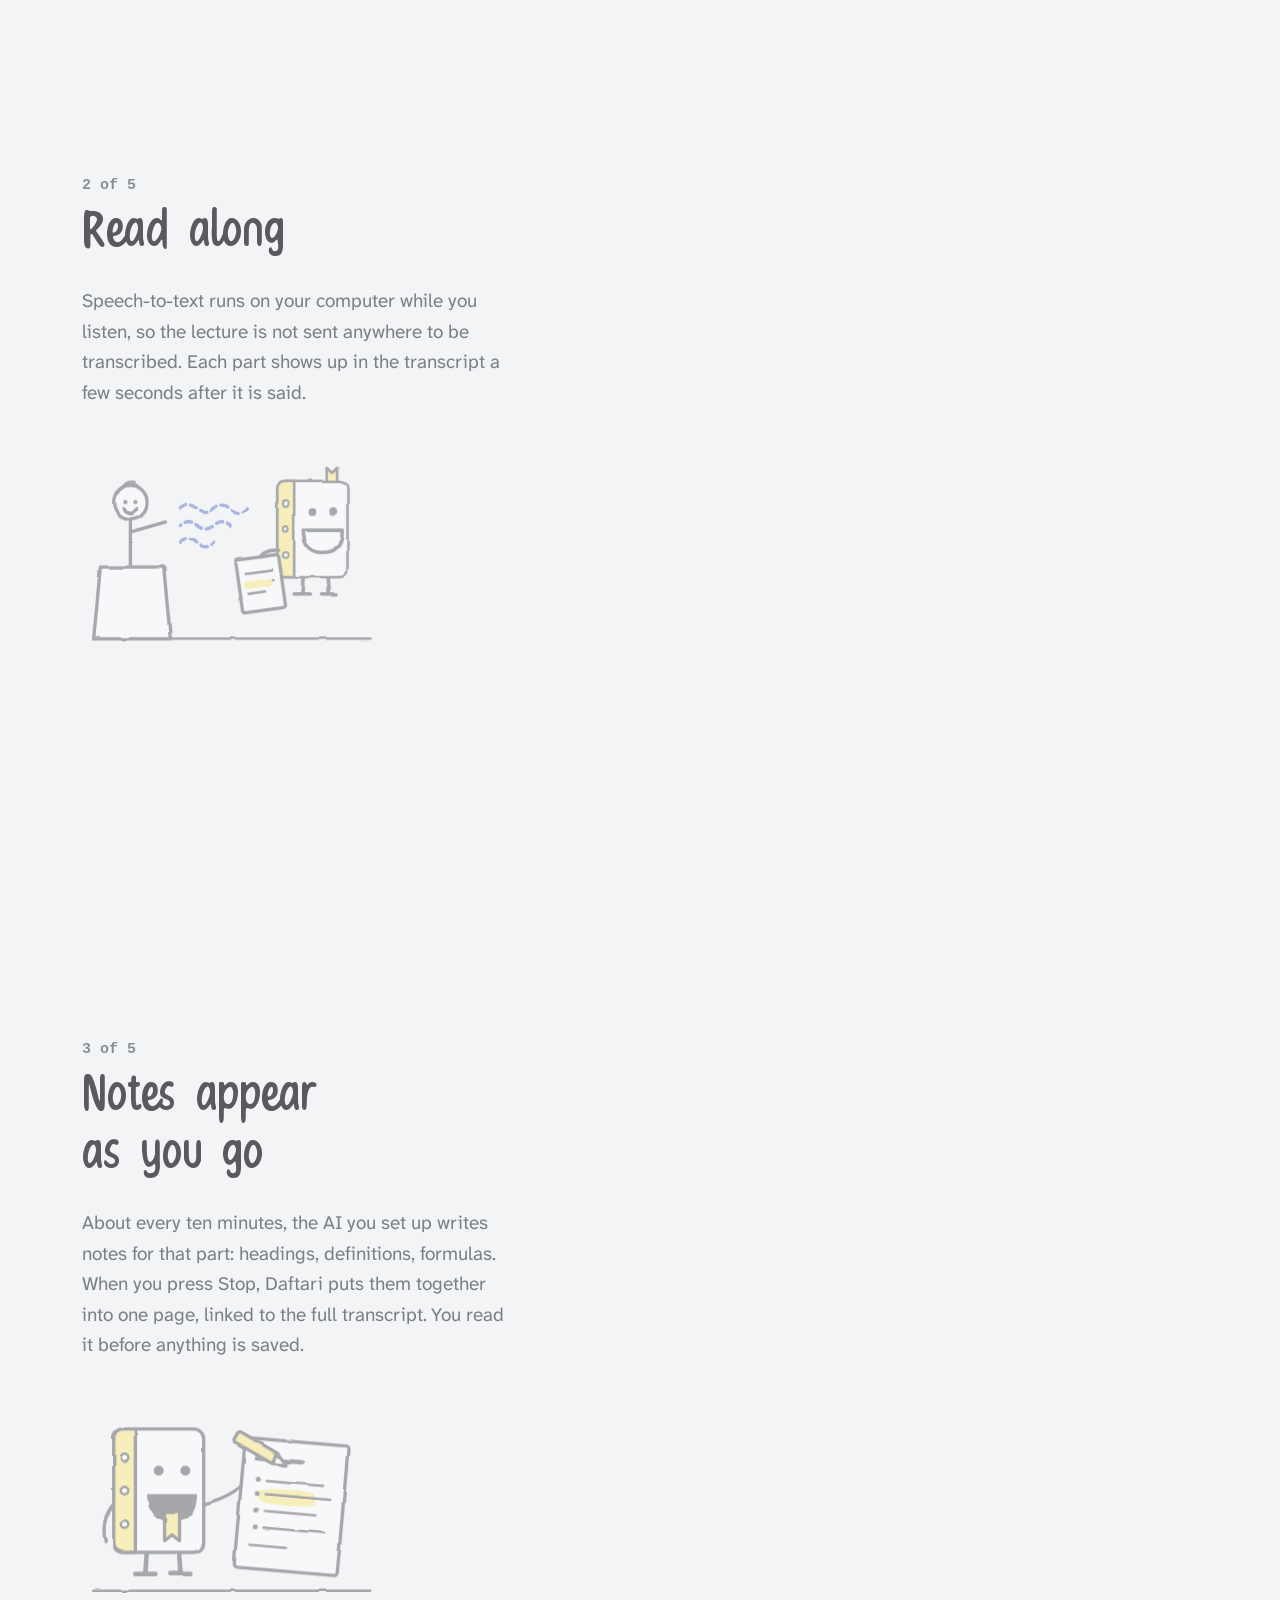
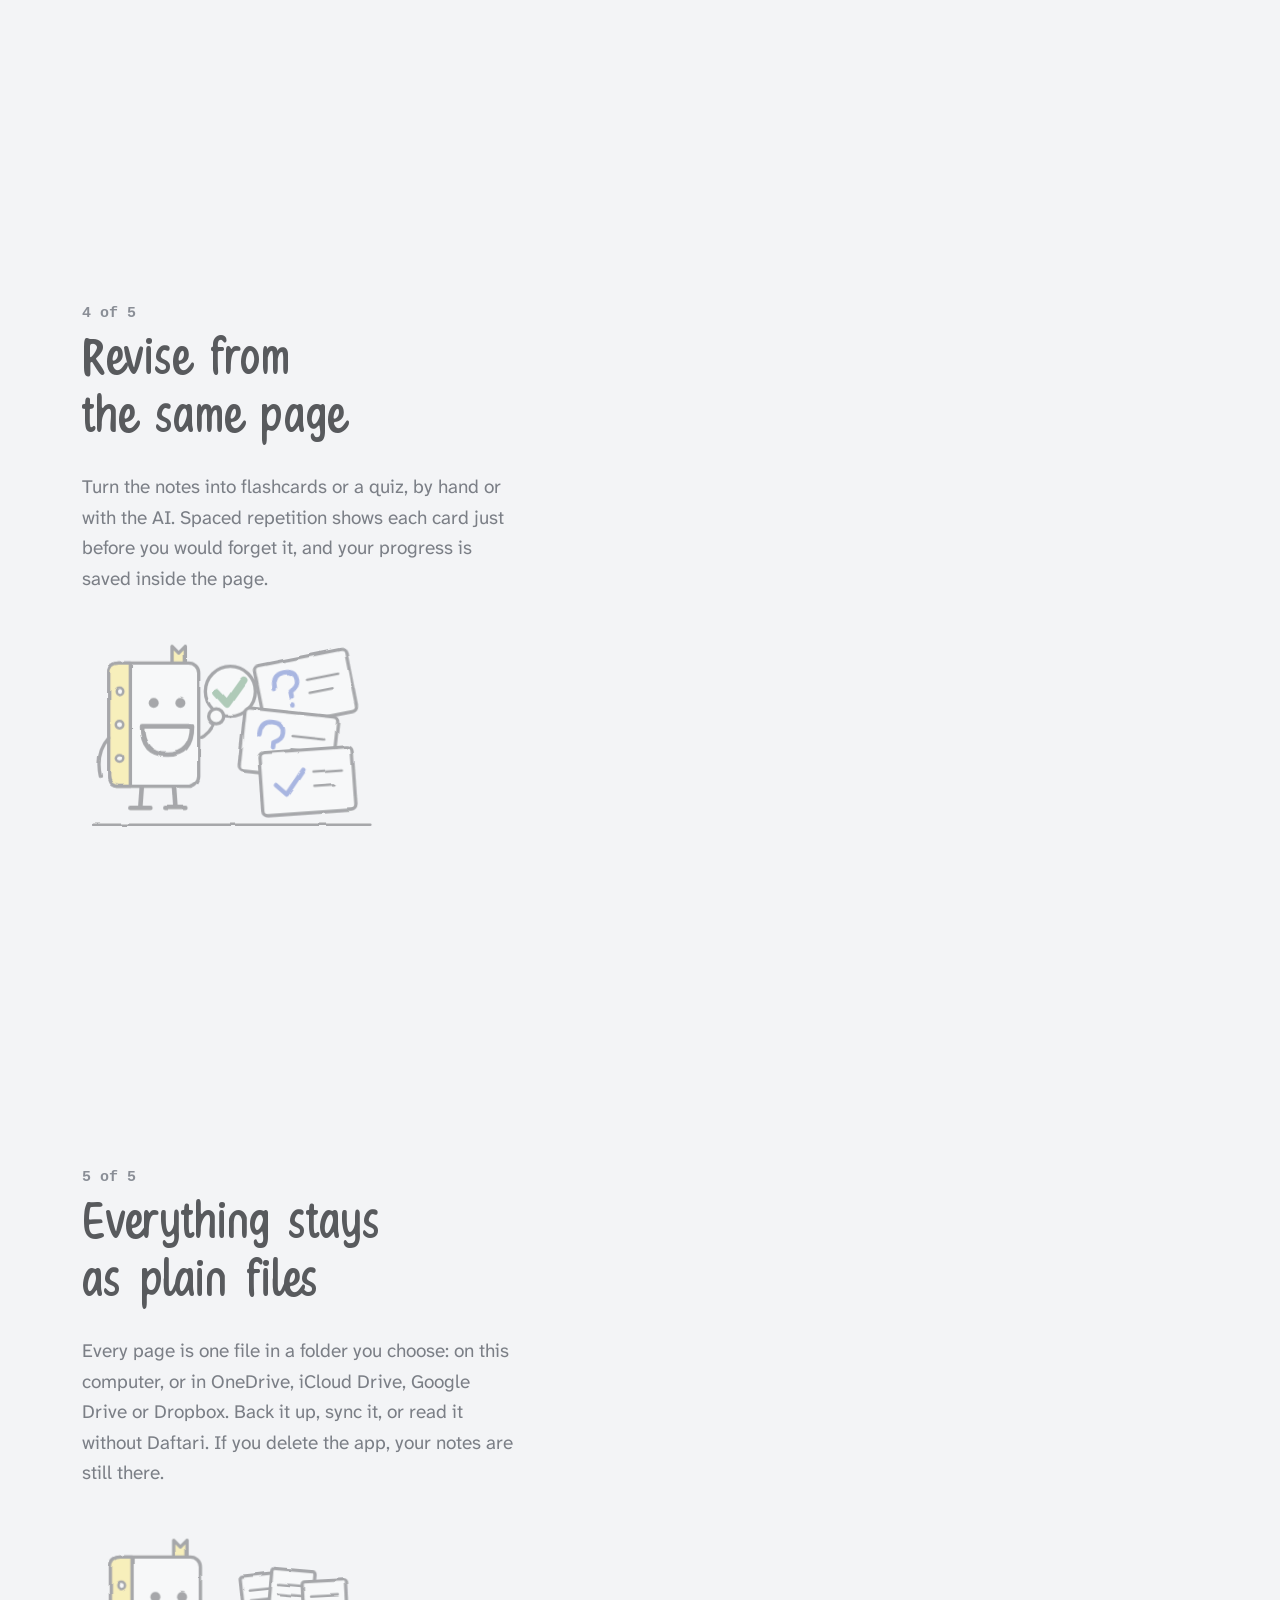
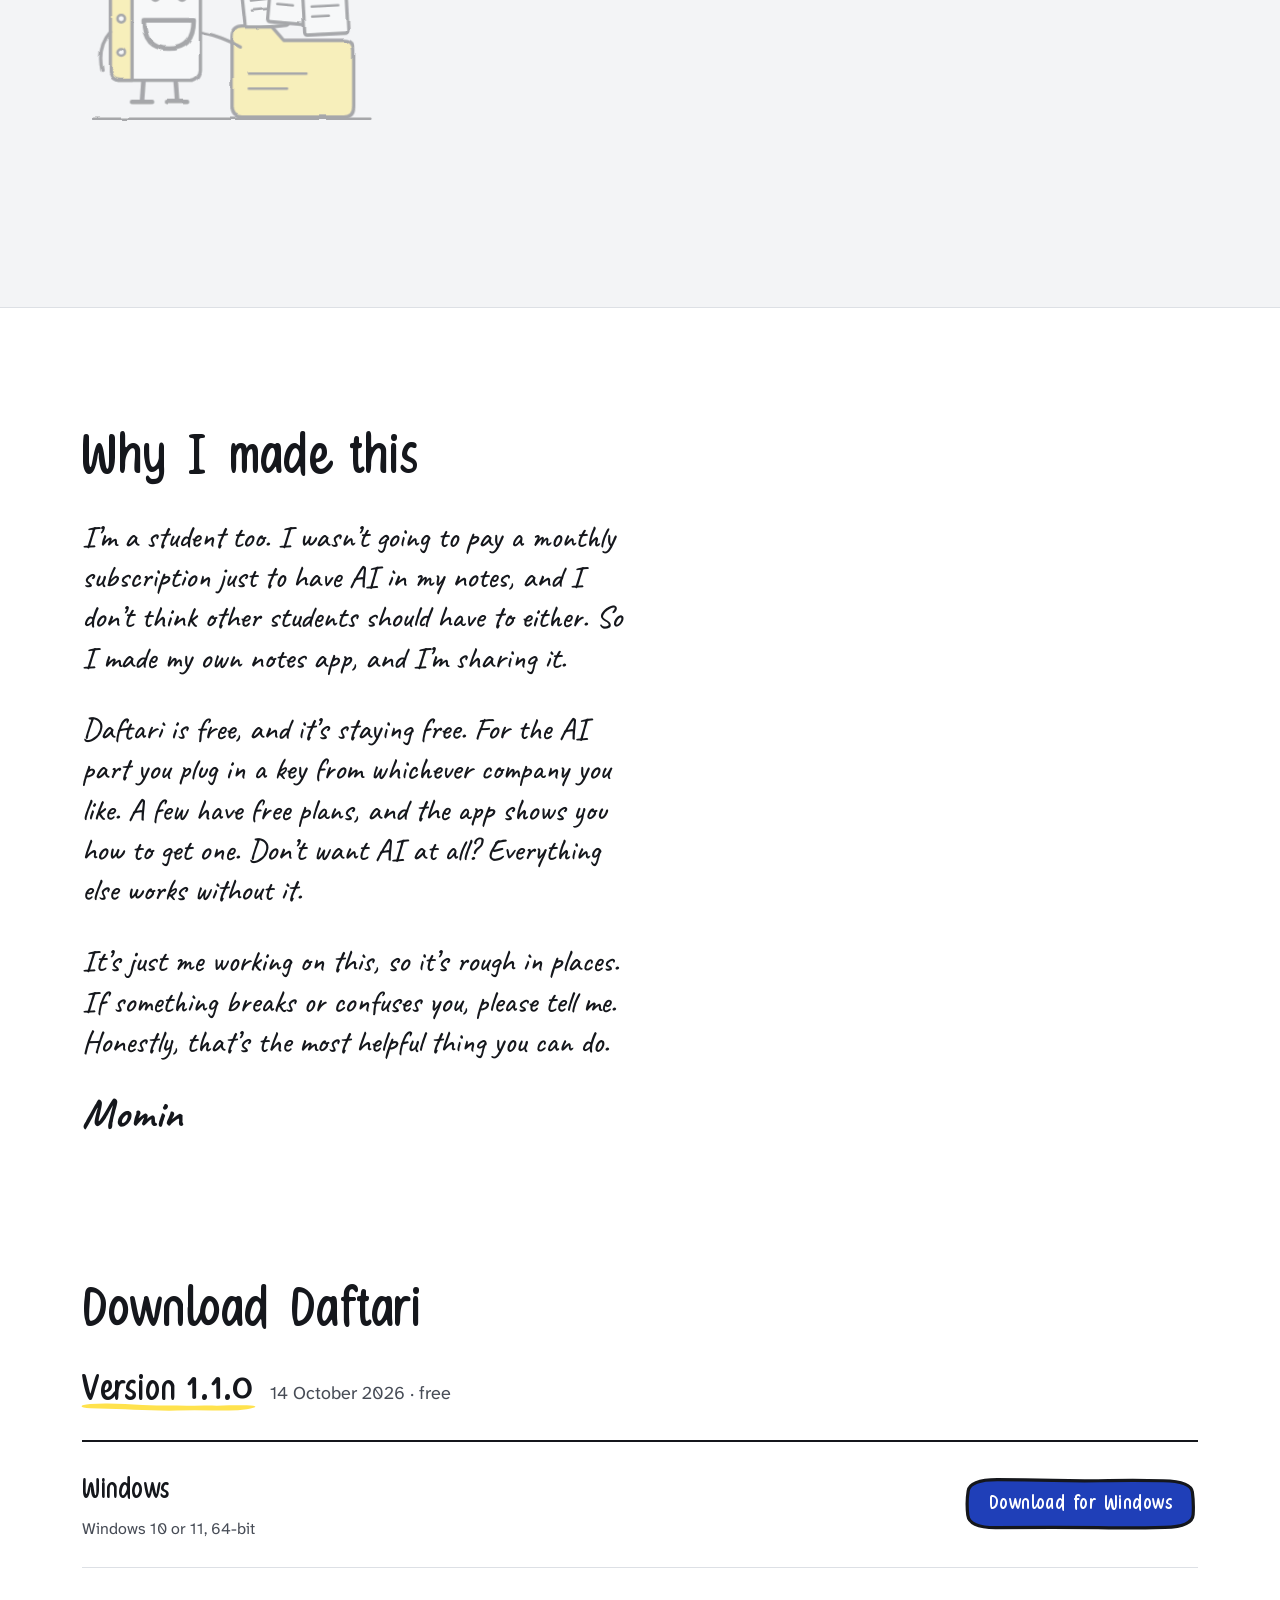
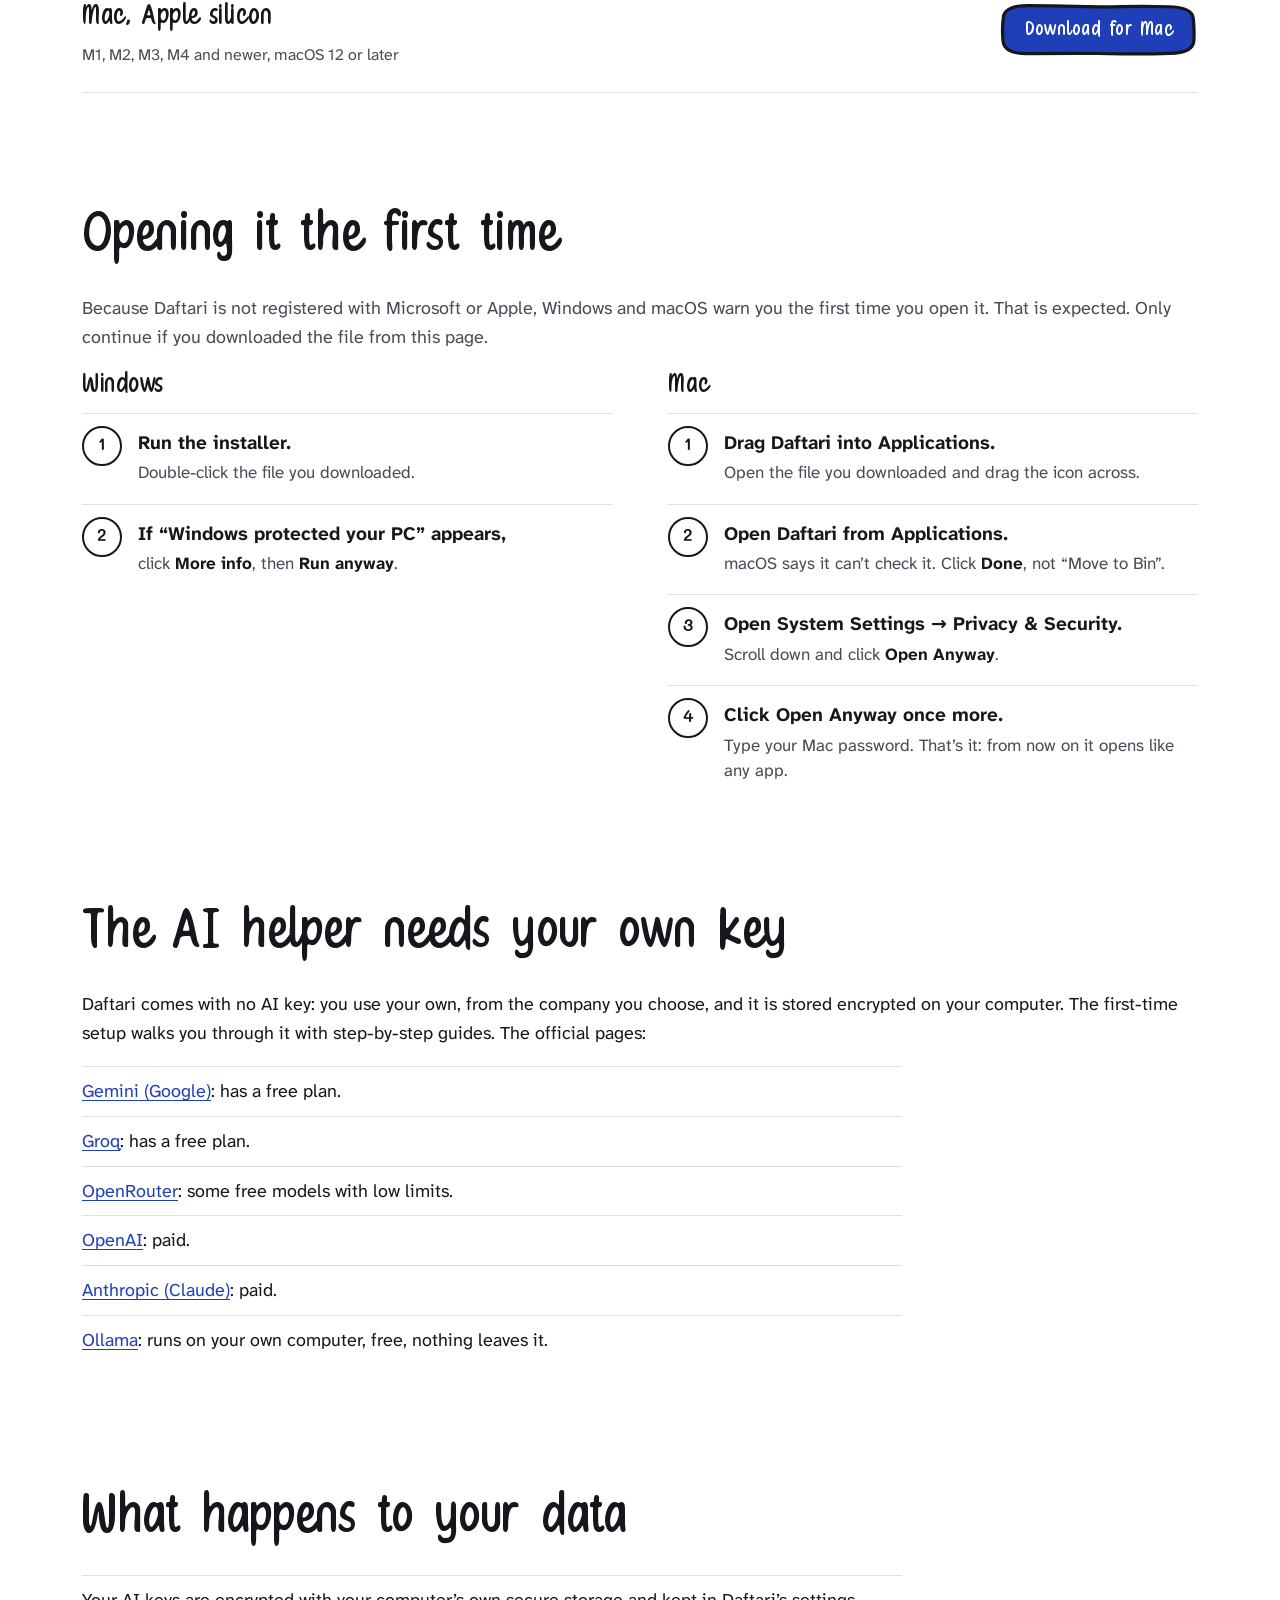
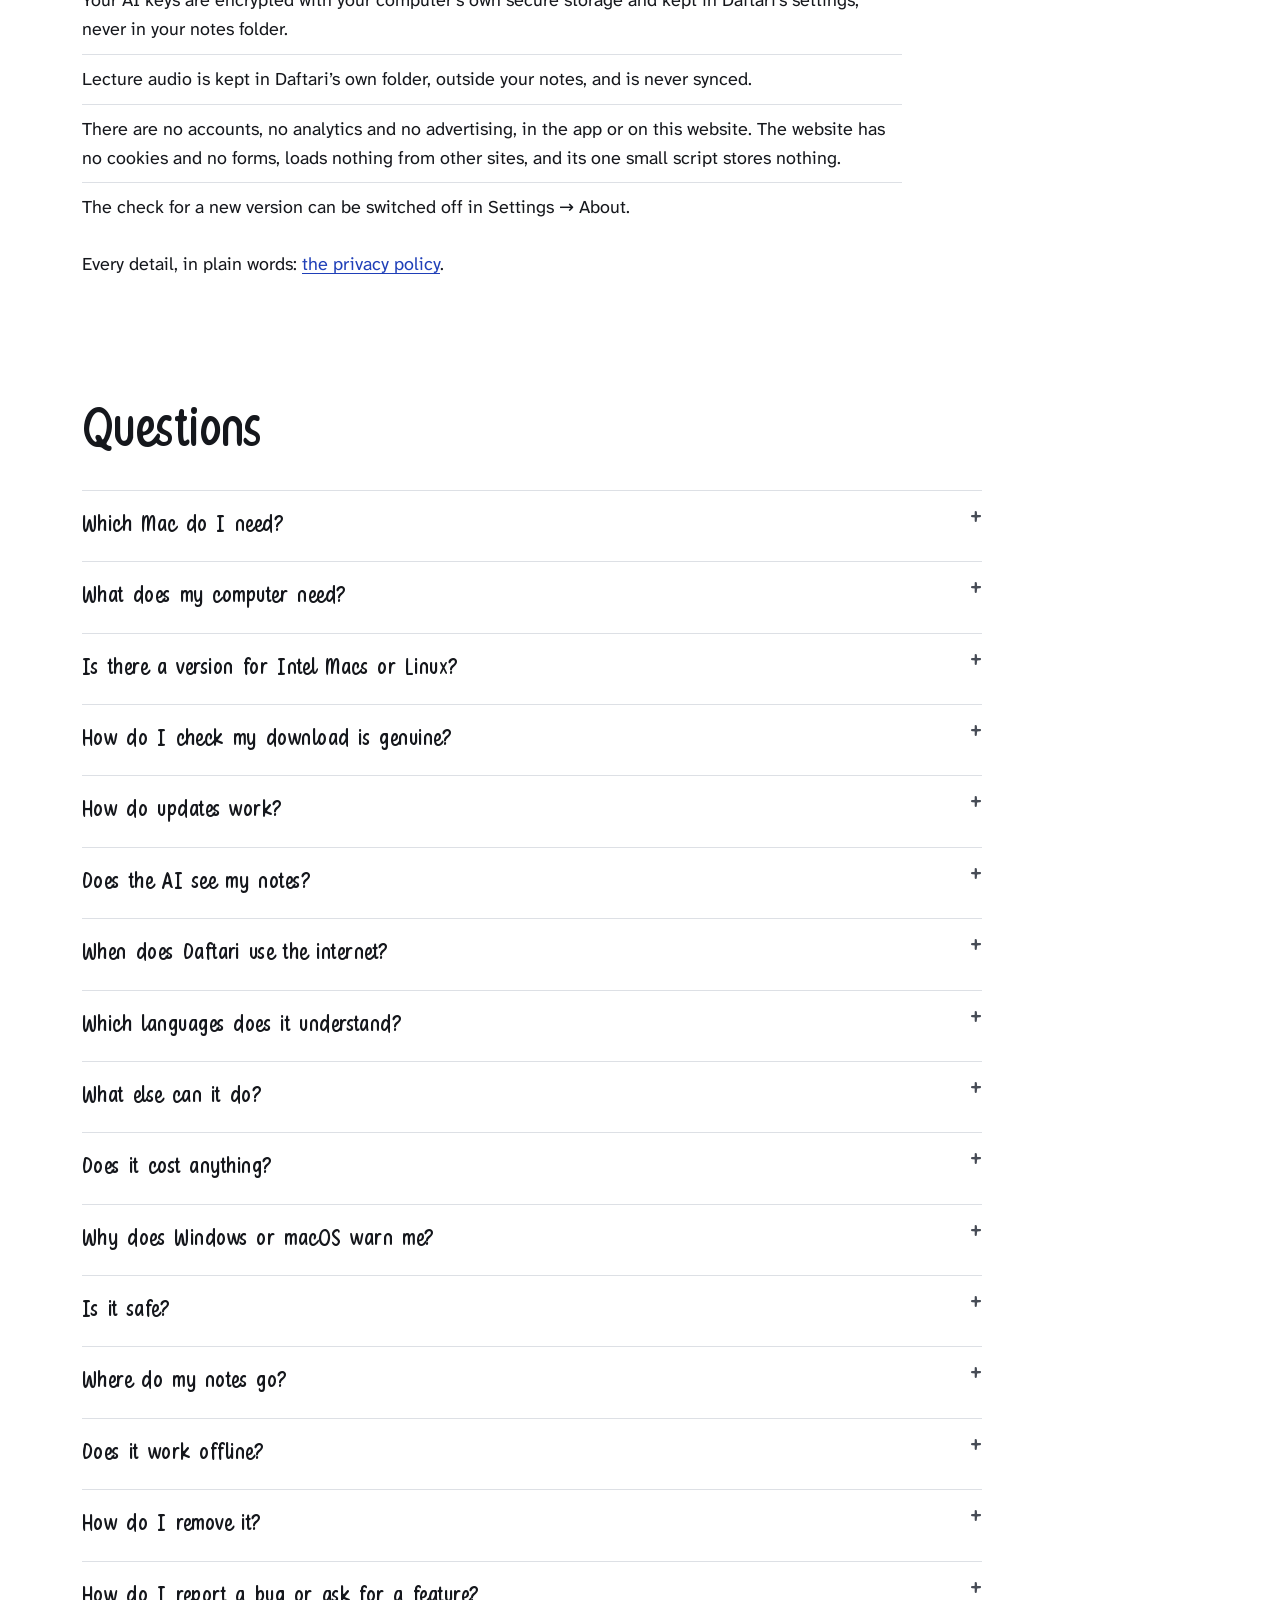
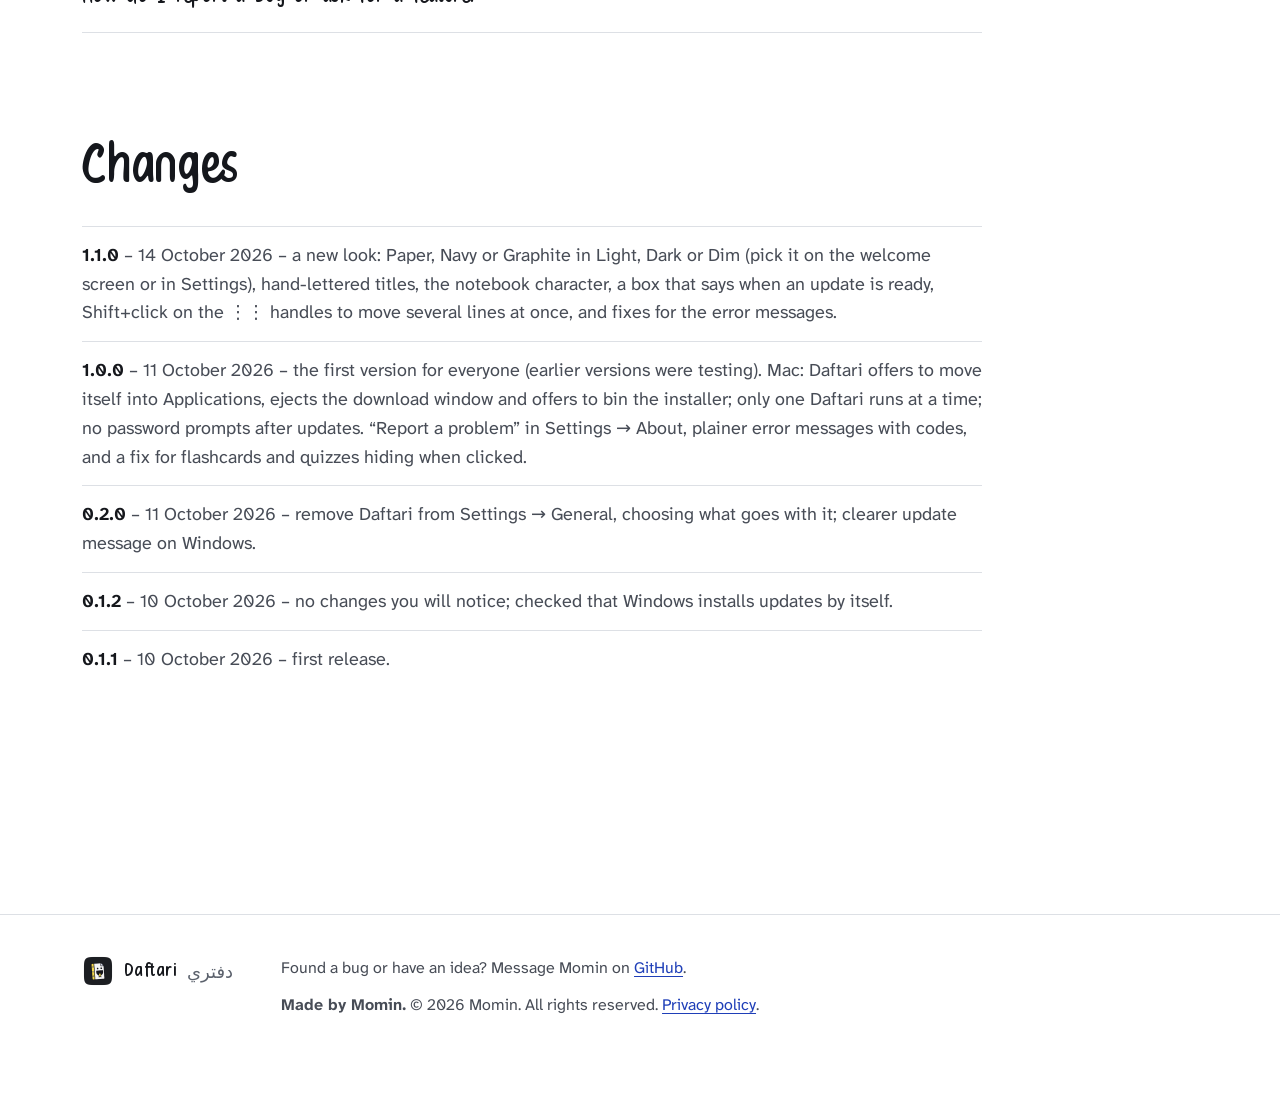
==== commit ccc49cf0: "Website update (version 1.1.0)" ====
--- a/index.html
+++ b/index.html
@@ -23,7 +23,7 @@
   <meta property="og:image:alt" content="Daftari, a notebook for lectures. The words “One lecture, from the first word to the flashcards.” beside a small Daftari window: a lecture transcript with key words marked in yellow, and the note written from them." />
   <meta name="twitter:card" content="summary_large_image" />
   <link rel="icon" href="img/icon.png?v=1ff9049137" type="image/png" />
-  <link rel="stylesheet" href="style.css?v=185ef0fa4b" />
+  <link rel="stylesheet" href="style.css?v=511a5c57fd" />
   <script src="site.js?v=71b3354997"></script>
 </head>
 <body>
@@ -414,6 +414,7 @@
         <li>There are no accounts, no analytics and no advertising, in the app or on this website. The website has no cookies and no forms, loads nothing from other sites, and its one small script stores nothing.</li>
         <li>The check for a new version can be switched off in Settings → About.</li>
       </ul>
+      <p>Every detail, in plain words: <a href="privacy.html">the privacy policy</a>.</p>
     </div>
     </section>
 
@@ -555,7 +556,7 @@
     <div class="wrap">
       <a class="brand" href="#top" aria-label="Daftari, back to the top"><img src="img/icon.png?v=1ff9049137" width="32" height="32" alt="" /><span class="brand-name">Daftari</span><span class="brand-arabic" lang="ar" dir="rtl">دفتري</span></a>
       <p>Found a bug or have an idea? Message Momin on <a rel="noopener noreferrer" href="https://github.com/MominEL/Daftari/issues">GitHub</a>.</p>
-      <p><strong>Made by Momin.</strong> © 2026 Momin. All rights reserved.</p>
+      <p><strong>Made by Momin.</strong> © 2026 Momin. All rights reserved. <a href="privacy.html">Privacy policy</a>.</p>
     </div>
   </footer>
 </body>
--- a/style.css
+++ b/style.css
@@ -486,3 +486,8 @@
 @keyframes bob { 0%, 100% { transform: translateY(0) rotate(0); } 50% { transform: translateY(-5px) rotate(1.5deg); } }
 @keyframes drop { 0%, 100% { transform: translateY(0); } 50% { transform: translateY(-9px); } }
 @media (prefers-reduced-motion: reduce) { .a-rec, .a-wave, .a-talk, .a-talk-l, .a-flow, .a-write, .a-hl, .a-tick, .a-bob, .a-drop { animation: none !important; } }
+
+/* privacy.html */
+.policy h1 { margin: 12px 0 8px; }
+.policy h2 { margin-top: 44px; }
+.policy .plain-list li { margin-bottom: 10px; }
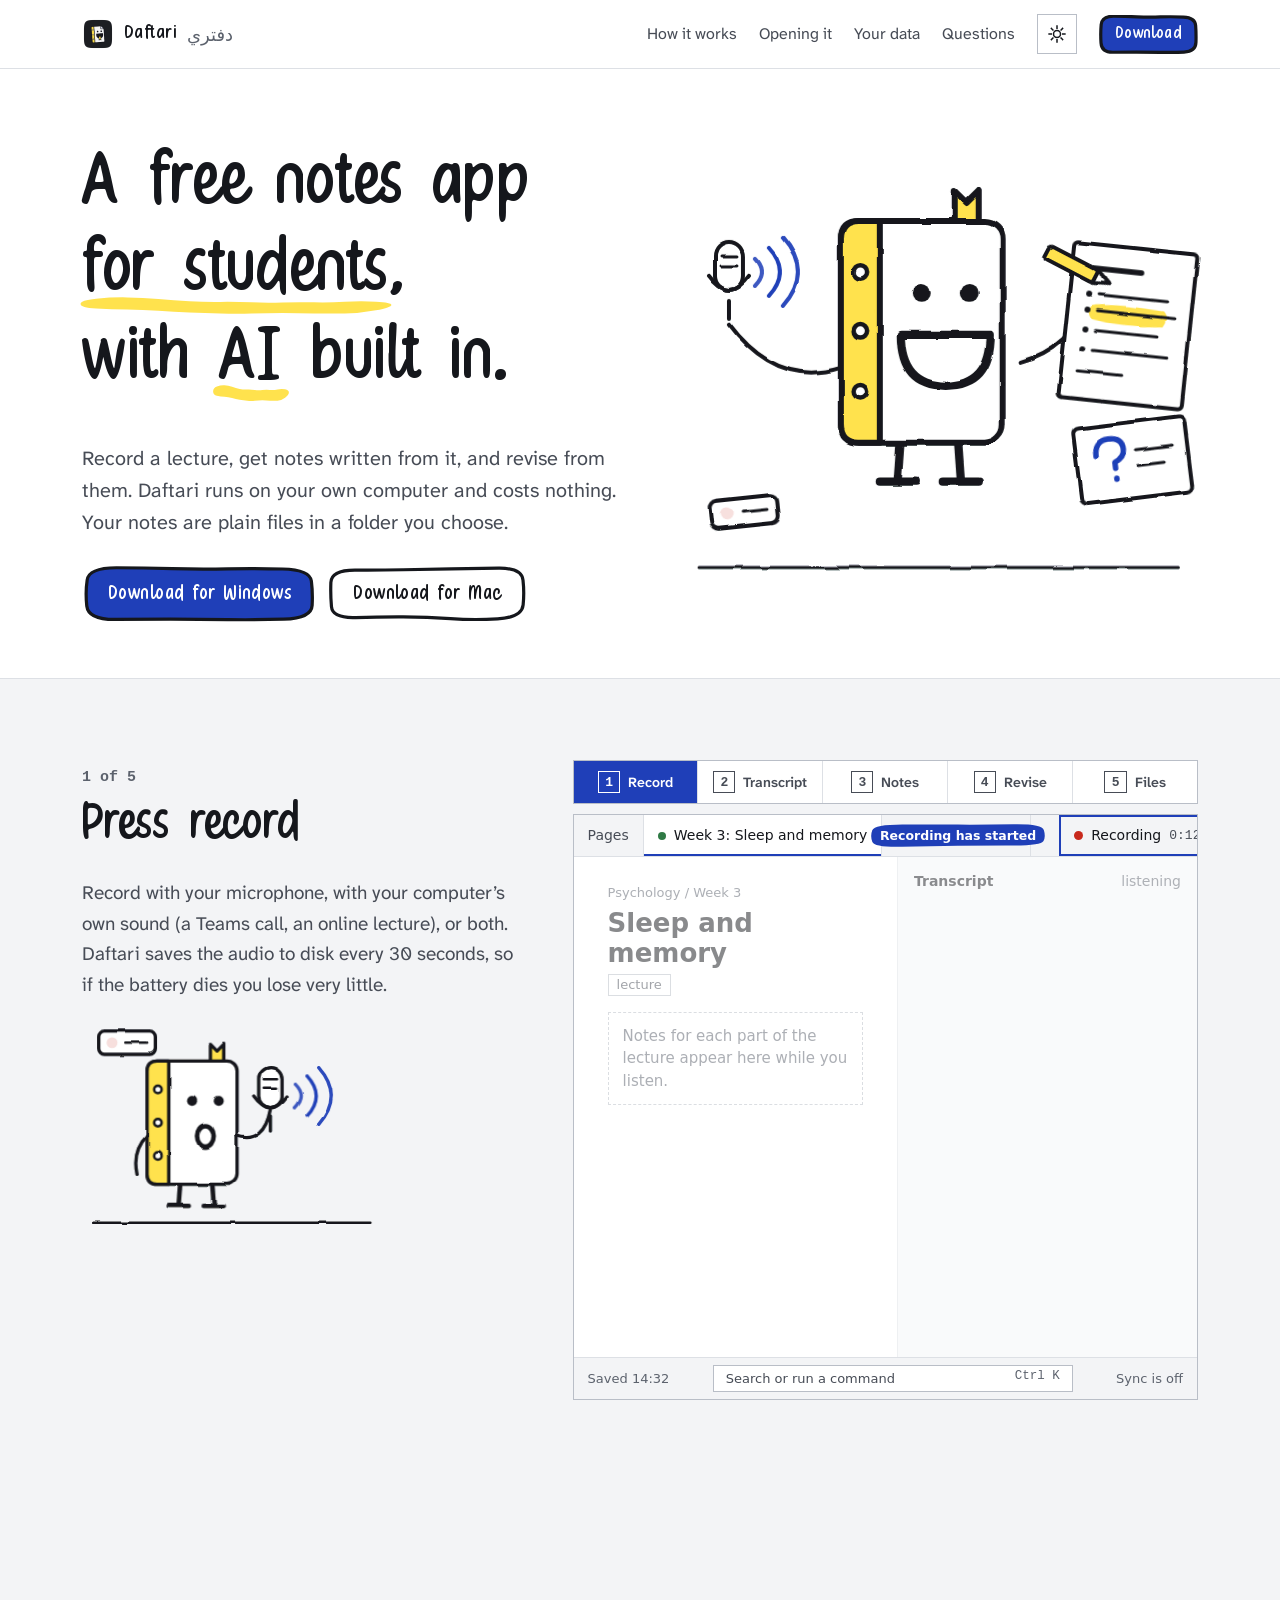
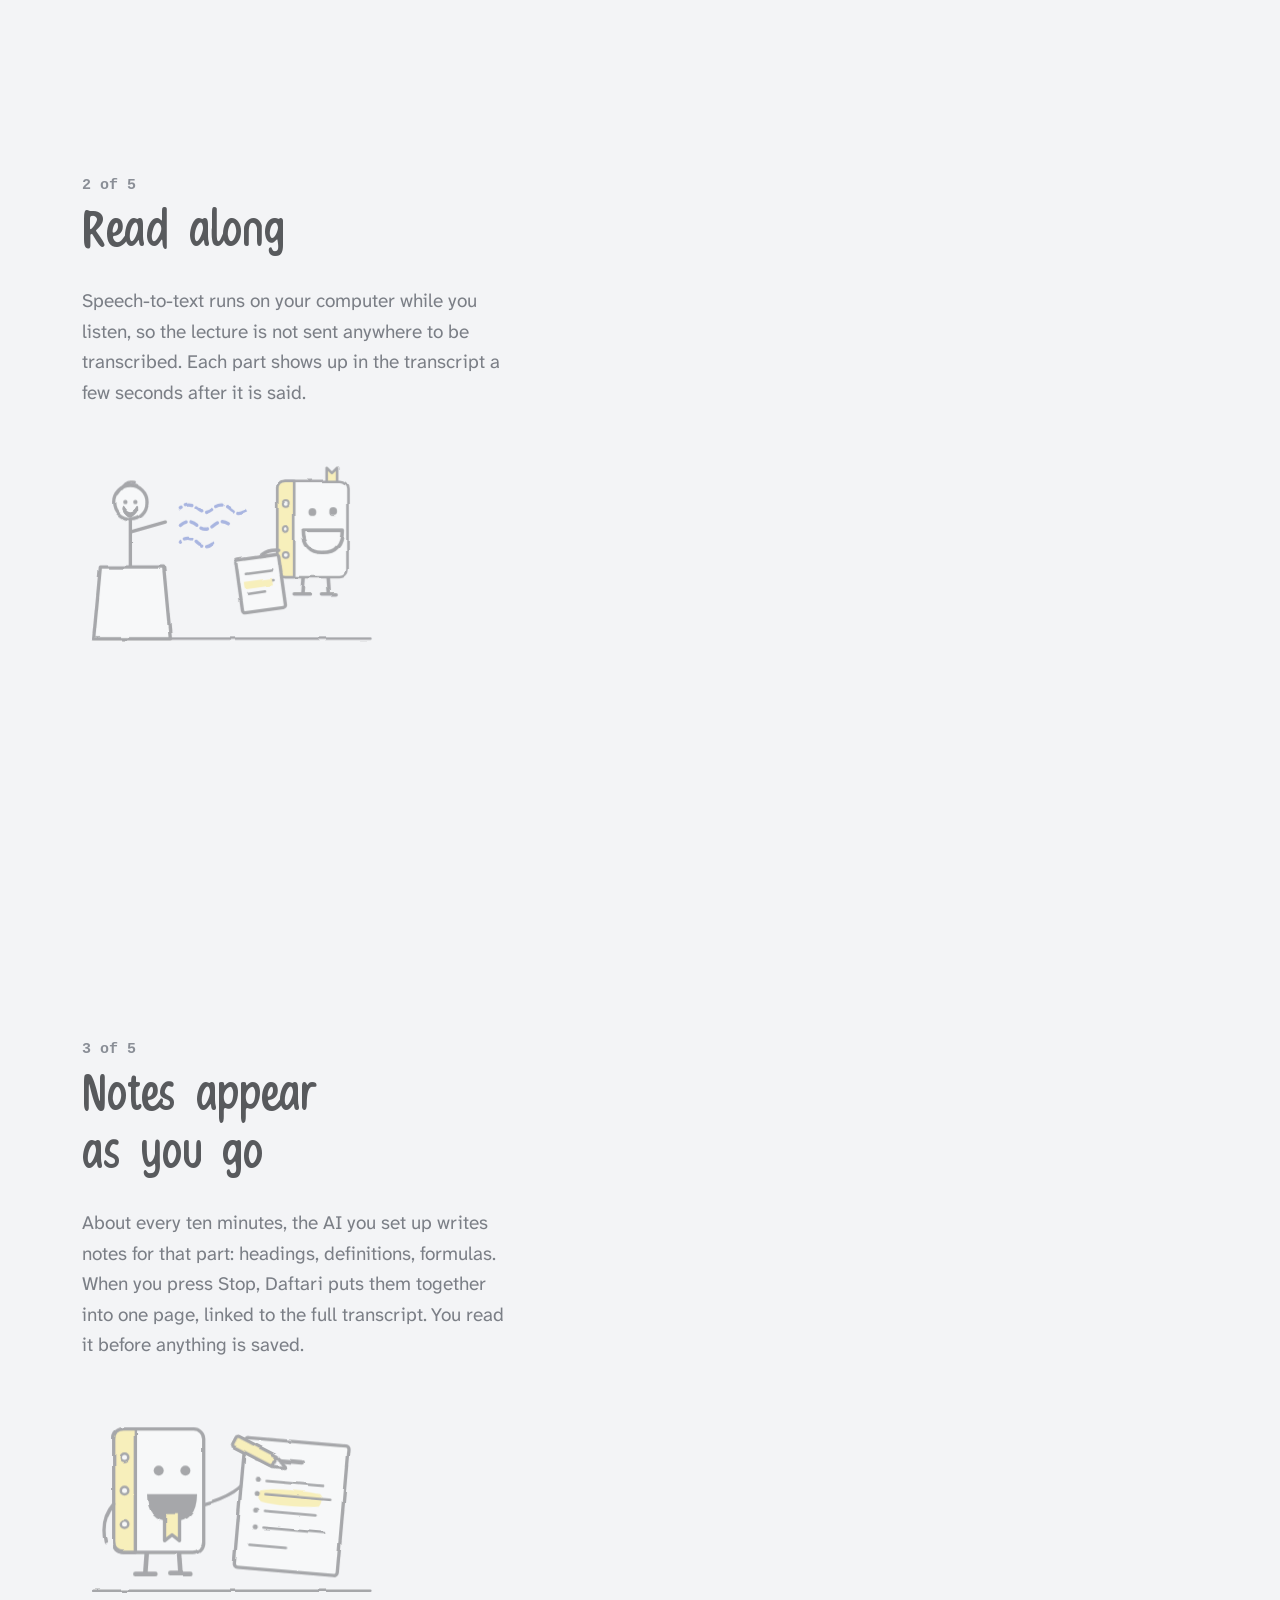
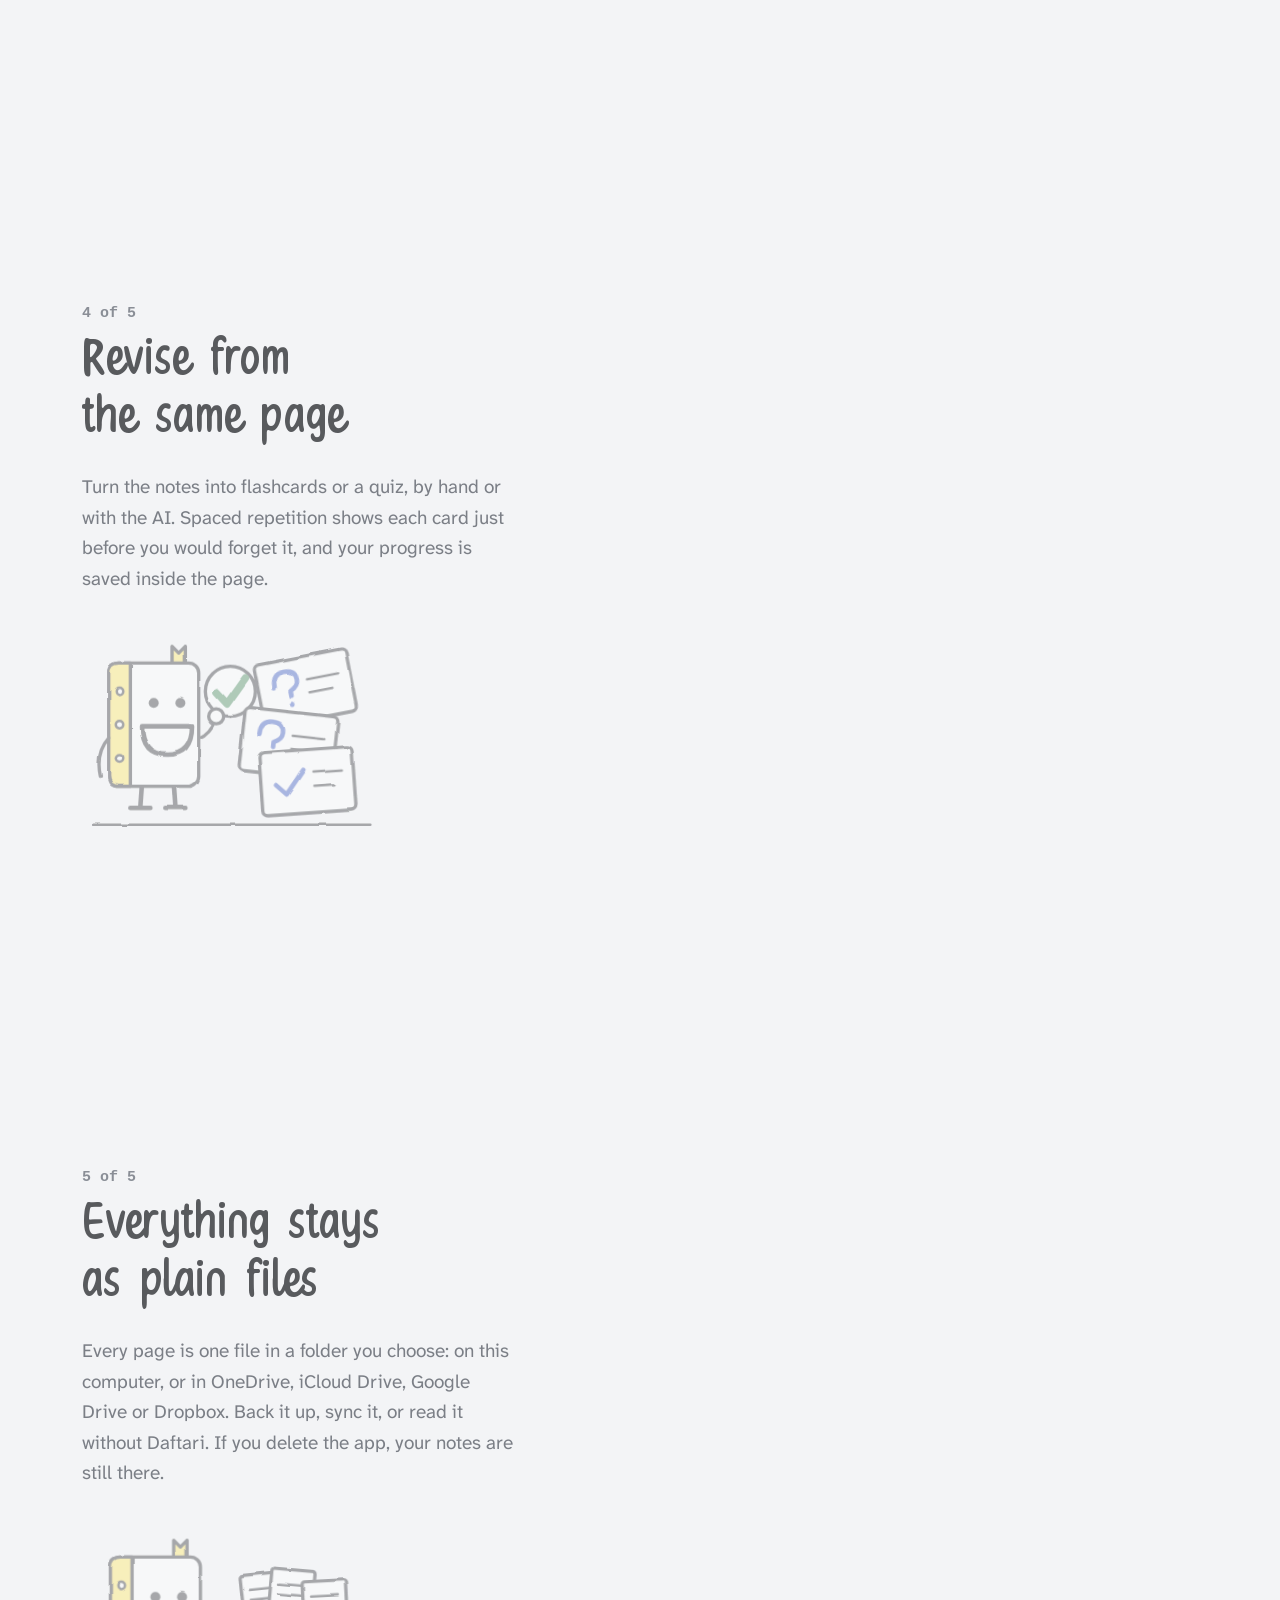
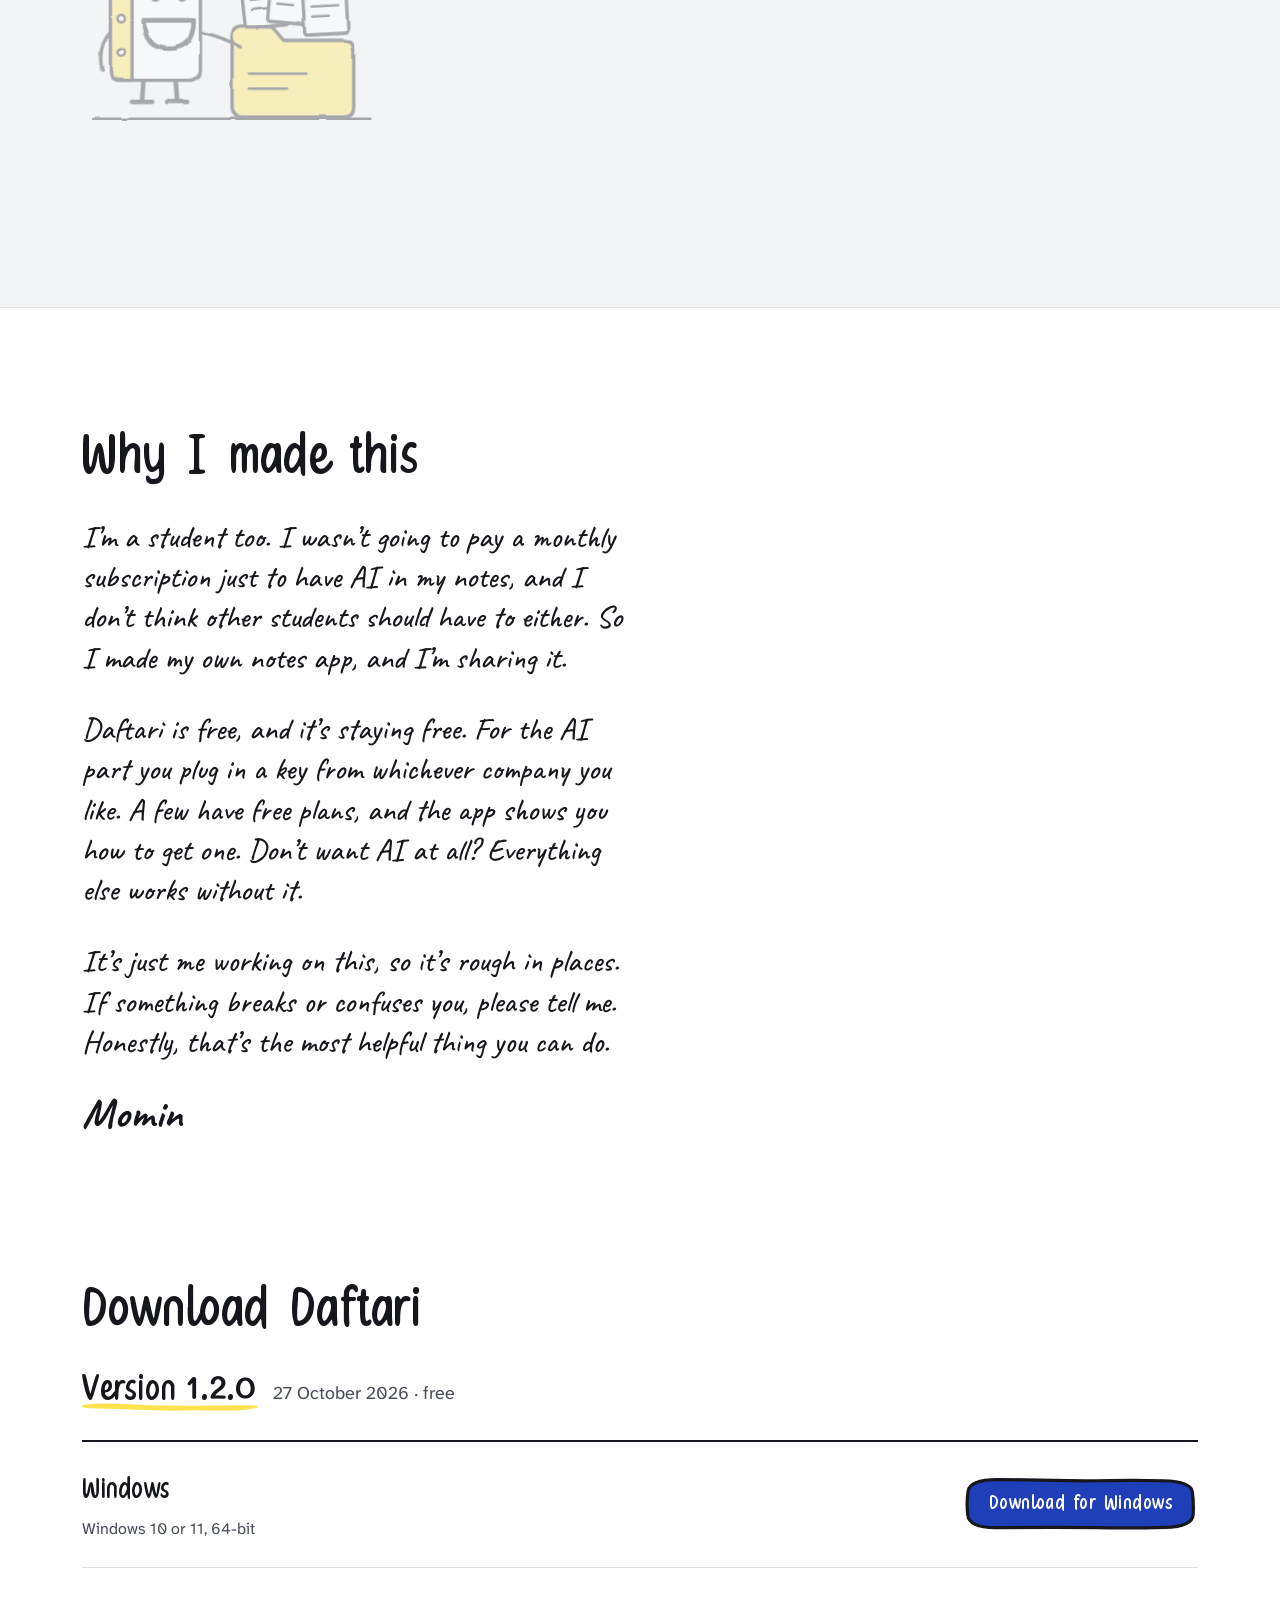
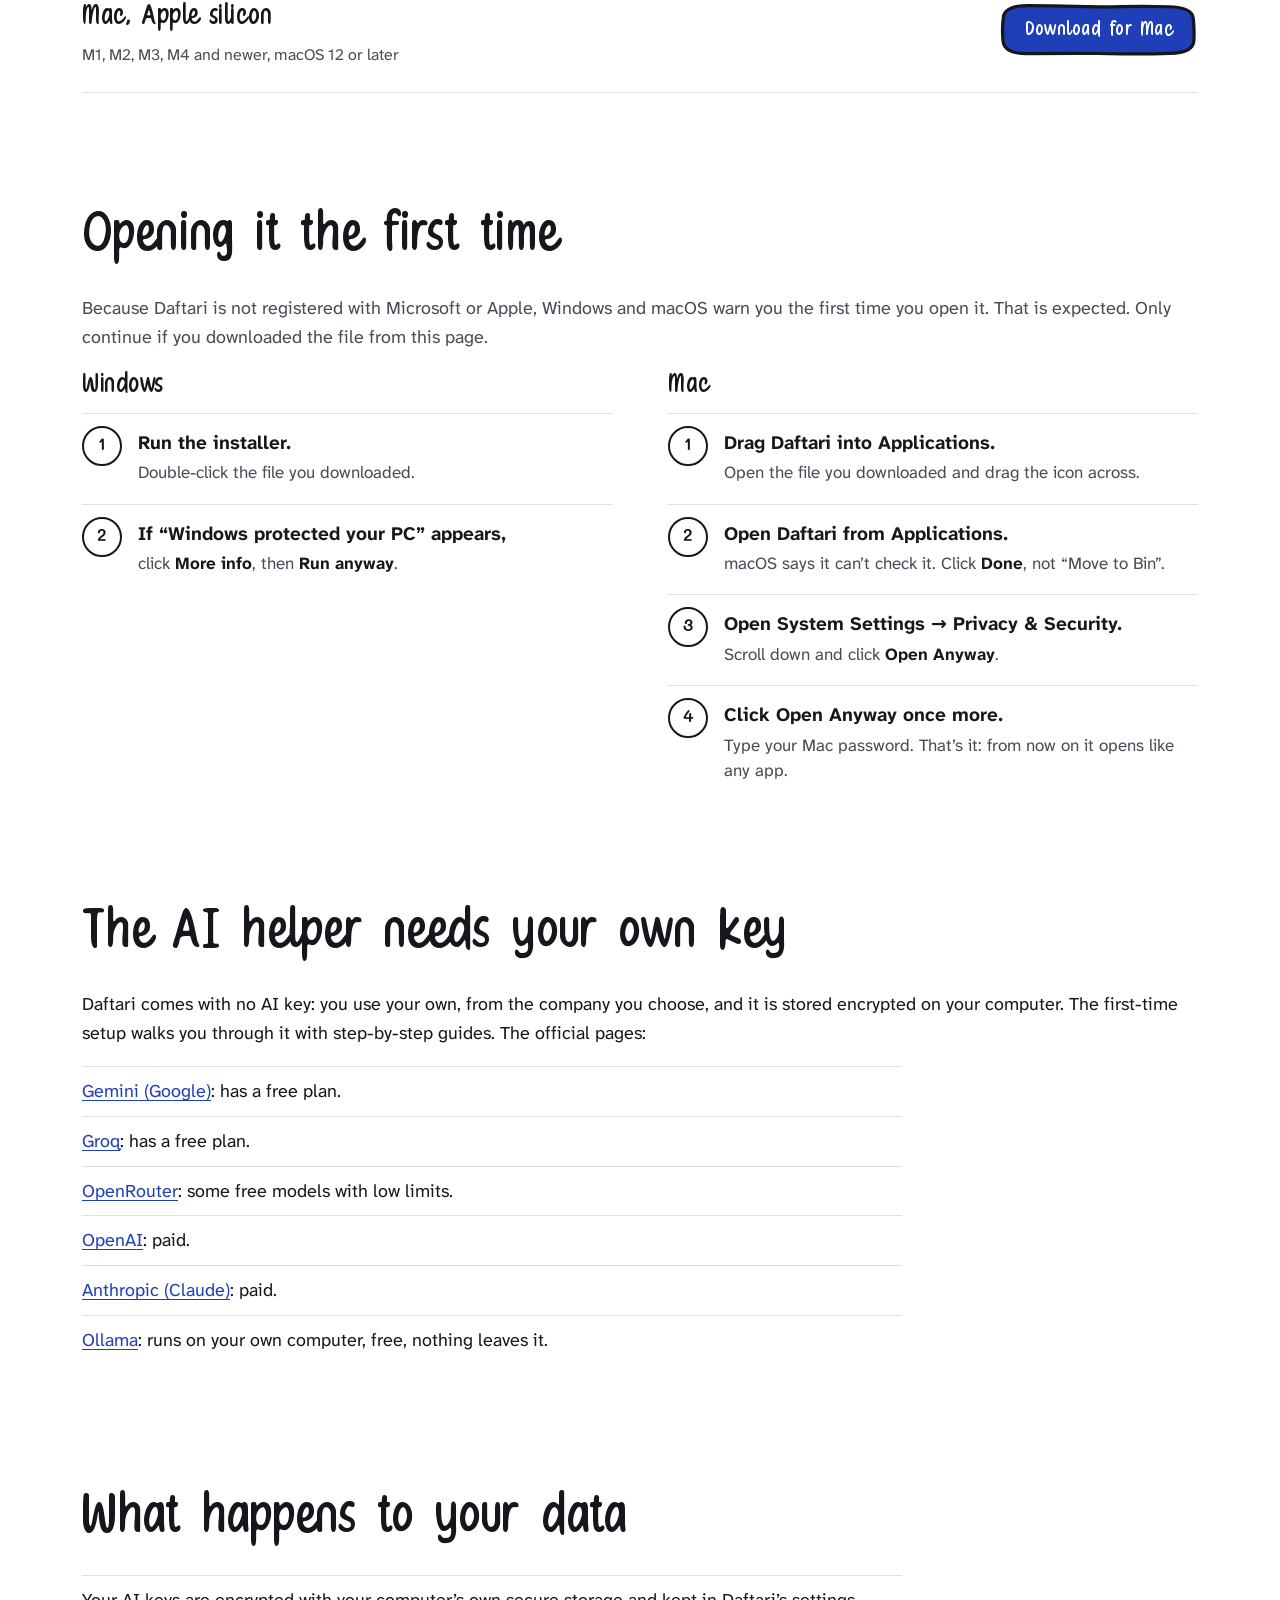
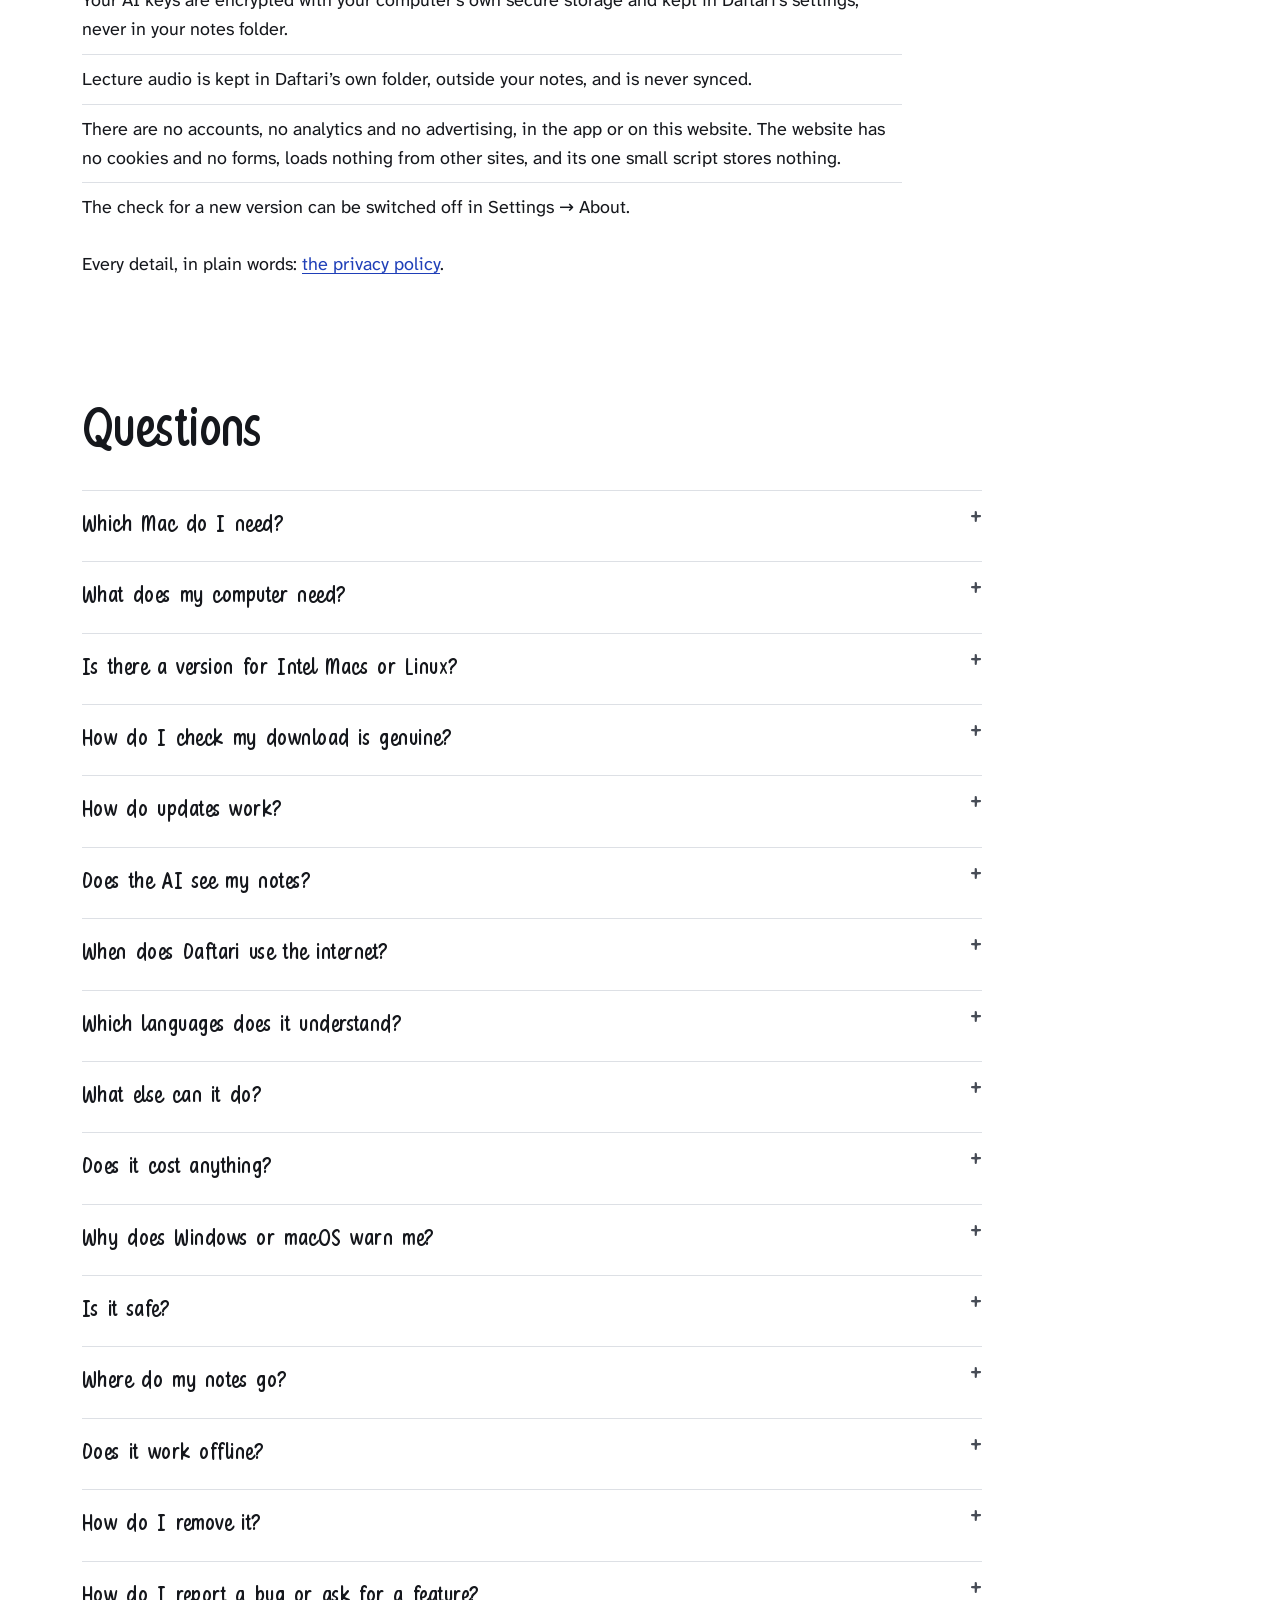
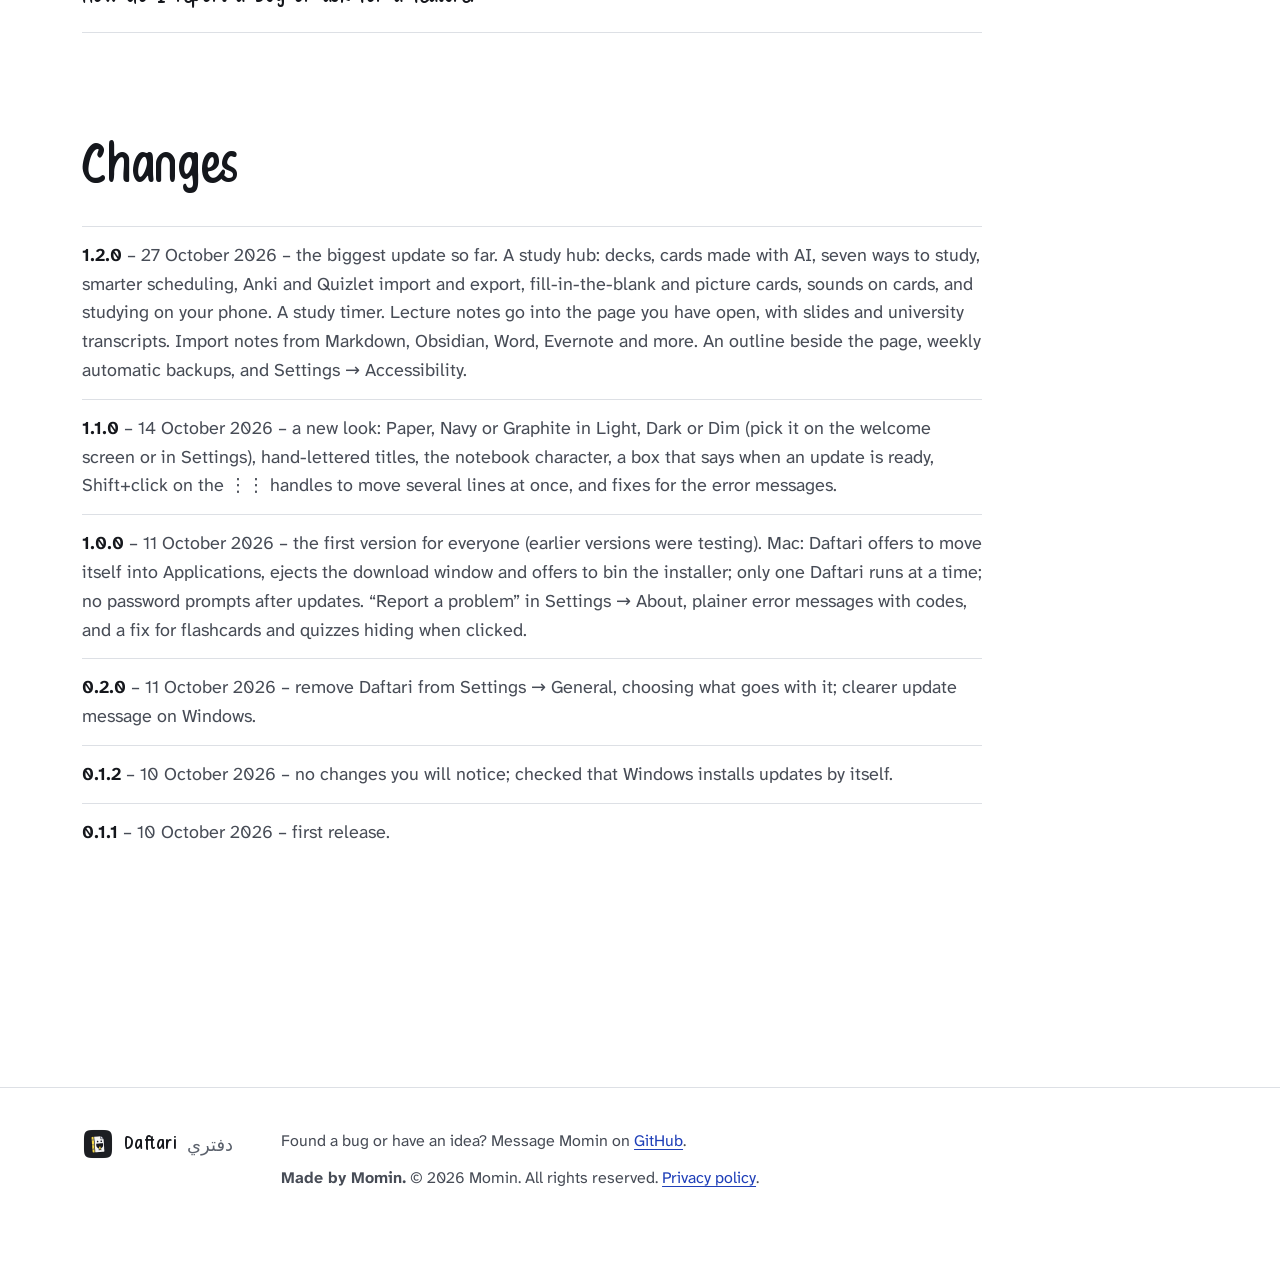
==== commit 21d89288: "Website for Daftari 1.2.0" ====
--- a/index.html
+++ b/index.html
@@ -350,7 +350,7 @@
     <section class="plain download" id="download" aria-labelledby="download-title">
       <div class="wrap">
       <h2 id="download-title">Download Daftari</h2>
-      <p class="version-line"><span class="swipe ver">Version 1.1.0</span><span class="ver-date">14 October 2026 · free</span></p>
+      <p class="version-line"><span class="swipe ver">Version 1.2.0</span><span class="ver-date">27 October 2026 · free</span></p>
       <p class="phone-note">Daftari is for Windows and Mac computers. Open this page on your computer to download.</p>
       <ul class="downloads">
         <li>
@@ -436,7 +436,7 @@
             </details>
         <details>
               <summary><span class="q">How do I check my download is genuine?</span></summary>
-              <div class="answer"><p>Compare its SHA-256 with the one published here (also in <a rel="noopener noreferrer" href="https://github.com/MominEL/Daftari/releases/latest/download/SHA256SUMS.txt">SHA256SUMS.txt</a>):</p><ul><li>Windows: <code class="sha">671eaae99acc50e32c64857485722c5ec75bb70397febbd4f767bdfa721bd98c</code></li><li>Mac: <code class="sha">d9449cf9c5d2ef9fb2f83bd3de0e01430e87eb613a3d4ba765611ab422c6e122</code></li></ul><p>Windows (PowerShell): <code>Get-FileHash Daftari-Windows-Setup.exe -Algorithm SHA256</code><br>Mac (Terminal): <code>shasum -a 256 Daftari-Mac-AppleSilicon.dmg</code></p></div>
+              <div class="answer"><p>Compare its SHA-256 with the one published here (also in <a rel="noopener noreferrer" href="https://github.com/MominEL/Daftari/releases/latest/download/SHA256SUMS.txt">SHA256SUMS.txt</a>):</p><ul><li>Windows: <code class="sha">831b1dfc2b83d7757256852b7b325c213c10cd45e6defe7c76770ac62881108b</code></li><li>Mac: <code class="sha">427a038fd89c6d27cda778bdda87272ccf3d634856715ef6200b90817044f1d0</code></li></ul><p>Windows (PowerShell): <code>Get-FileHash Daftari-Windows-Setup.exe -Algorithm SHA256</code><br>Mac (Terminal): <code>shasum -a 256 Daftari-Mac-AppleSilicon.dmg</code></p></div>
             </details>
         <details>
               <summary><span class="q">How do updates work?</span></summary>
@@ -542,6 +542,7 @@
       <h2 id="changes-title">Changes</h2>
       <!-- newest first -->
       <ol class="changes" reversed>
+        <li><strong>1.2.0</strong> – 27 October 2026 – the biggest update so far. A study hub: decks, cards made with AI, seven ways to study, smarter scheduling, Anki and Quizlet import and export, fill-in-the-blank and picture cards, sounds on cards, and studying on your phone. A study timer. Lecture notes go into the page you have open, with slides and university transcripts. Import notes from Markdown, Obsidian, Word, Evernote and more. An outline beside the page, weekly automatic backups, and Settings → Accessibility.</li>
         <li><strong>1.1.0</strong> – 14 October 2026 – a new look: Paper, Navy or Graphite in Light, Dark or Dim (pick it on the welcome screen or in Settings), hand-lettered titles, the notebook character, a box that says when an update is ready, Shift+click on the ⋮⋮ handles to move several lines at once, and fixes for the error messages.</li>
         <li><strong>1.0.0</strong> – 11 October 2026 – the first version for everyone (earlier versions were testing). Mac: Daftari offers to move itself into Applications, ejects the download window and offers to bin the installer; only one Daftari runs at a time; no password prompts after updates. “Report a problem” in Settings → About, plainer error messages with codes, and a fix for flashcards and quizzes hiding when clicked.</li>
         <li><strong>0.2.0</strong> – 11 October 2026 – remove Daftari from Settings → General, choosing what goes with it; clearer update message on Windows.</li>
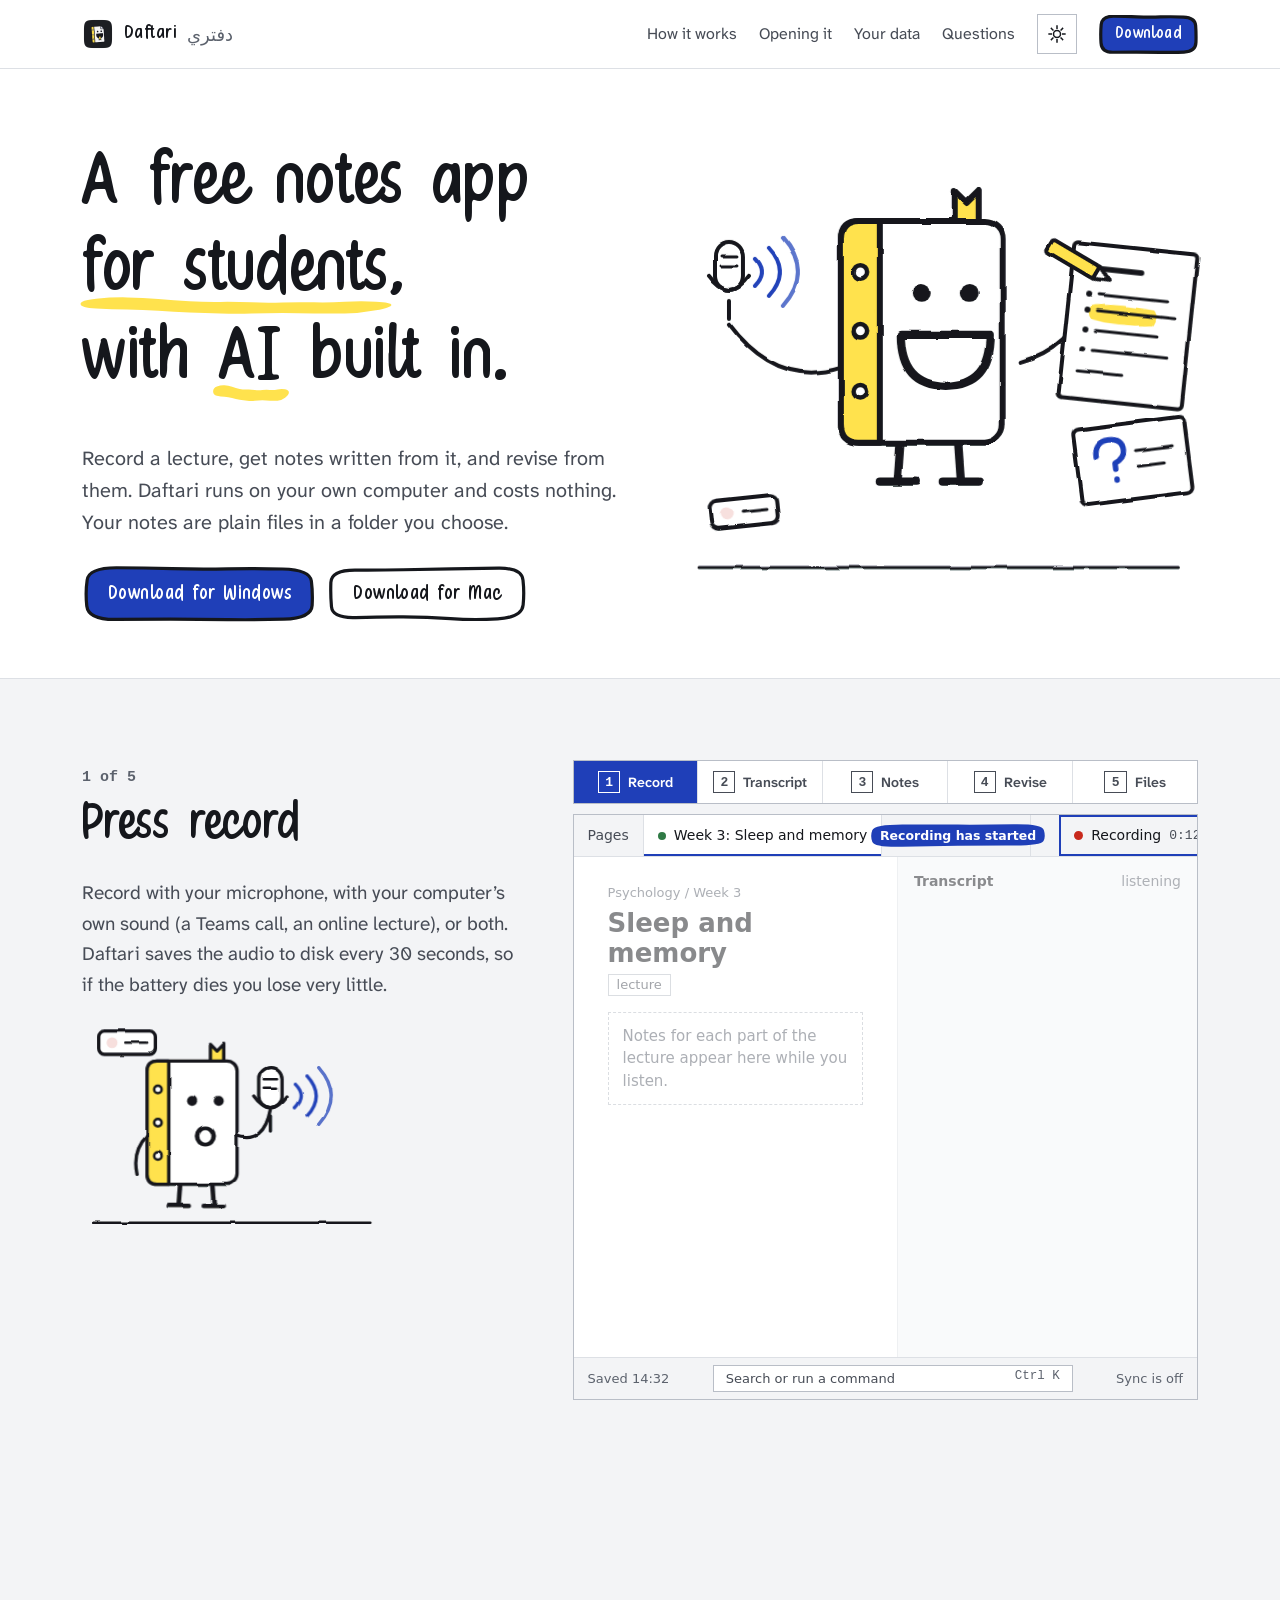
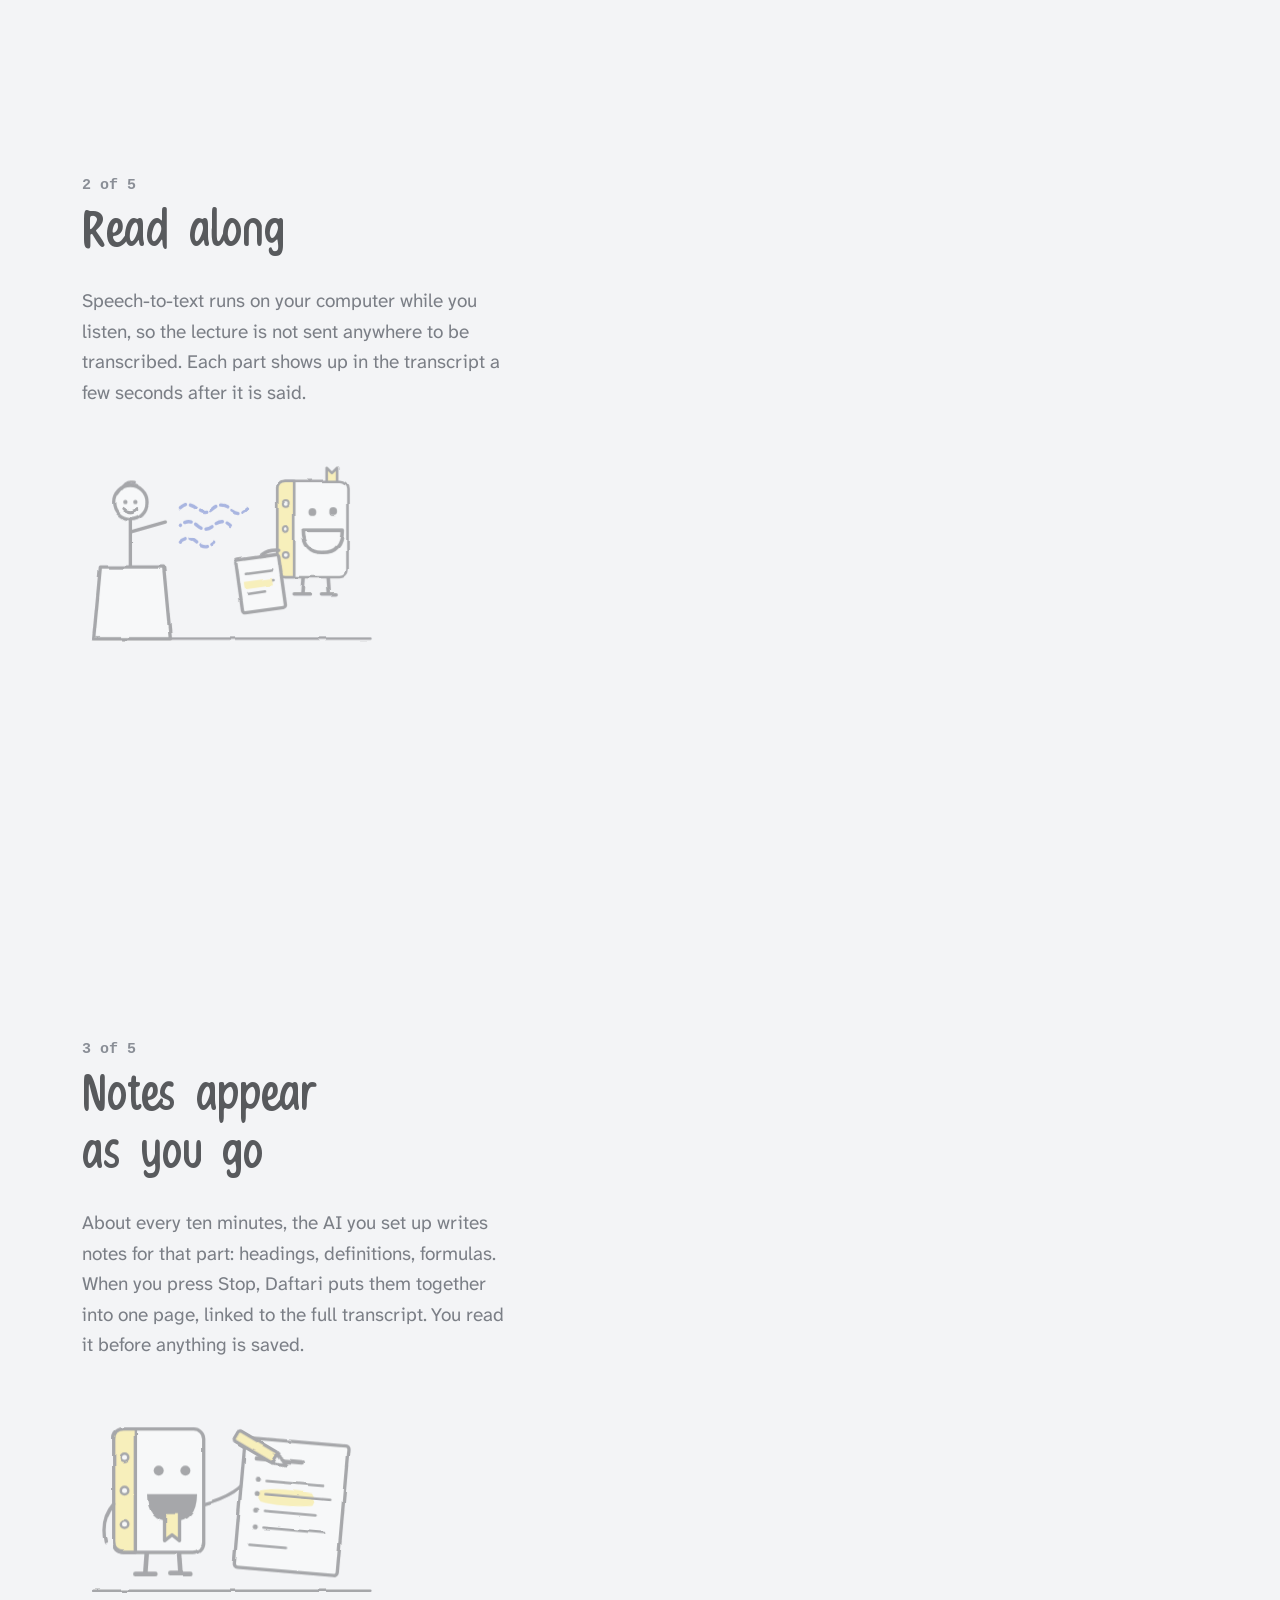
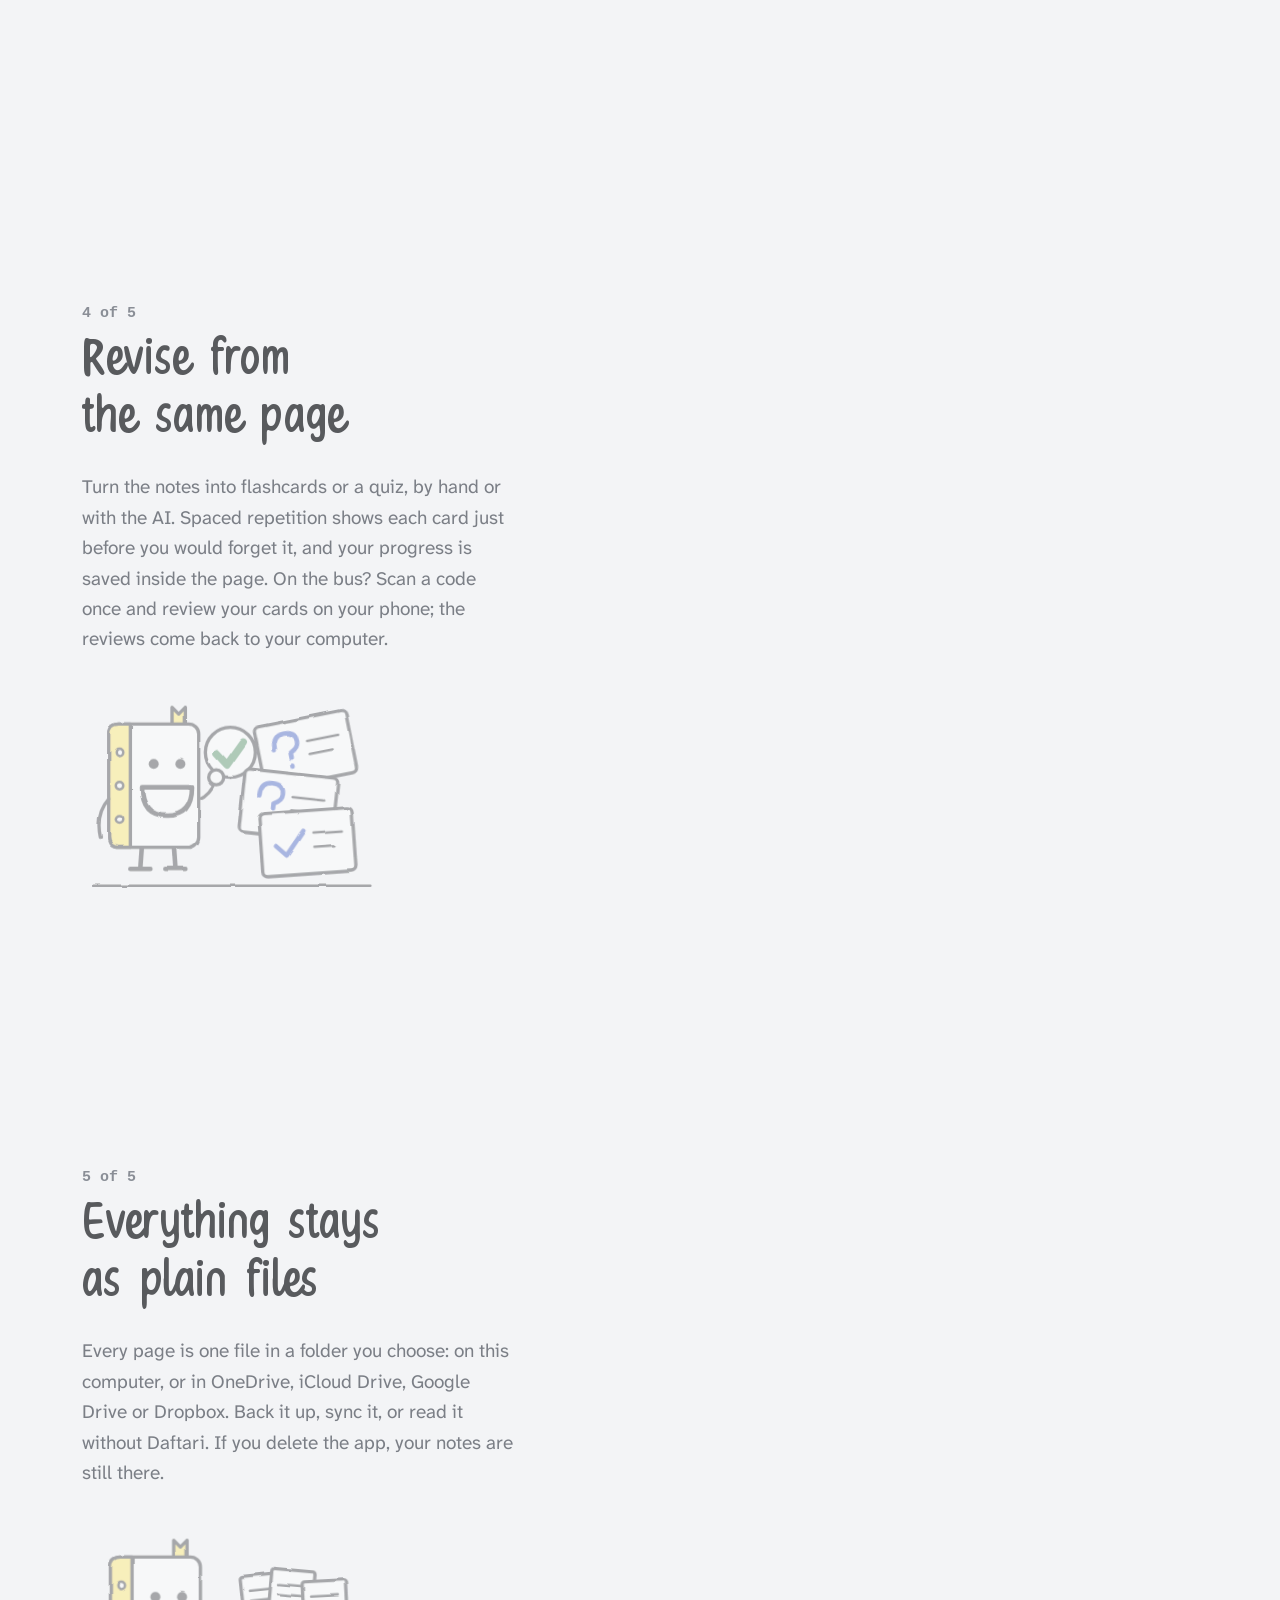
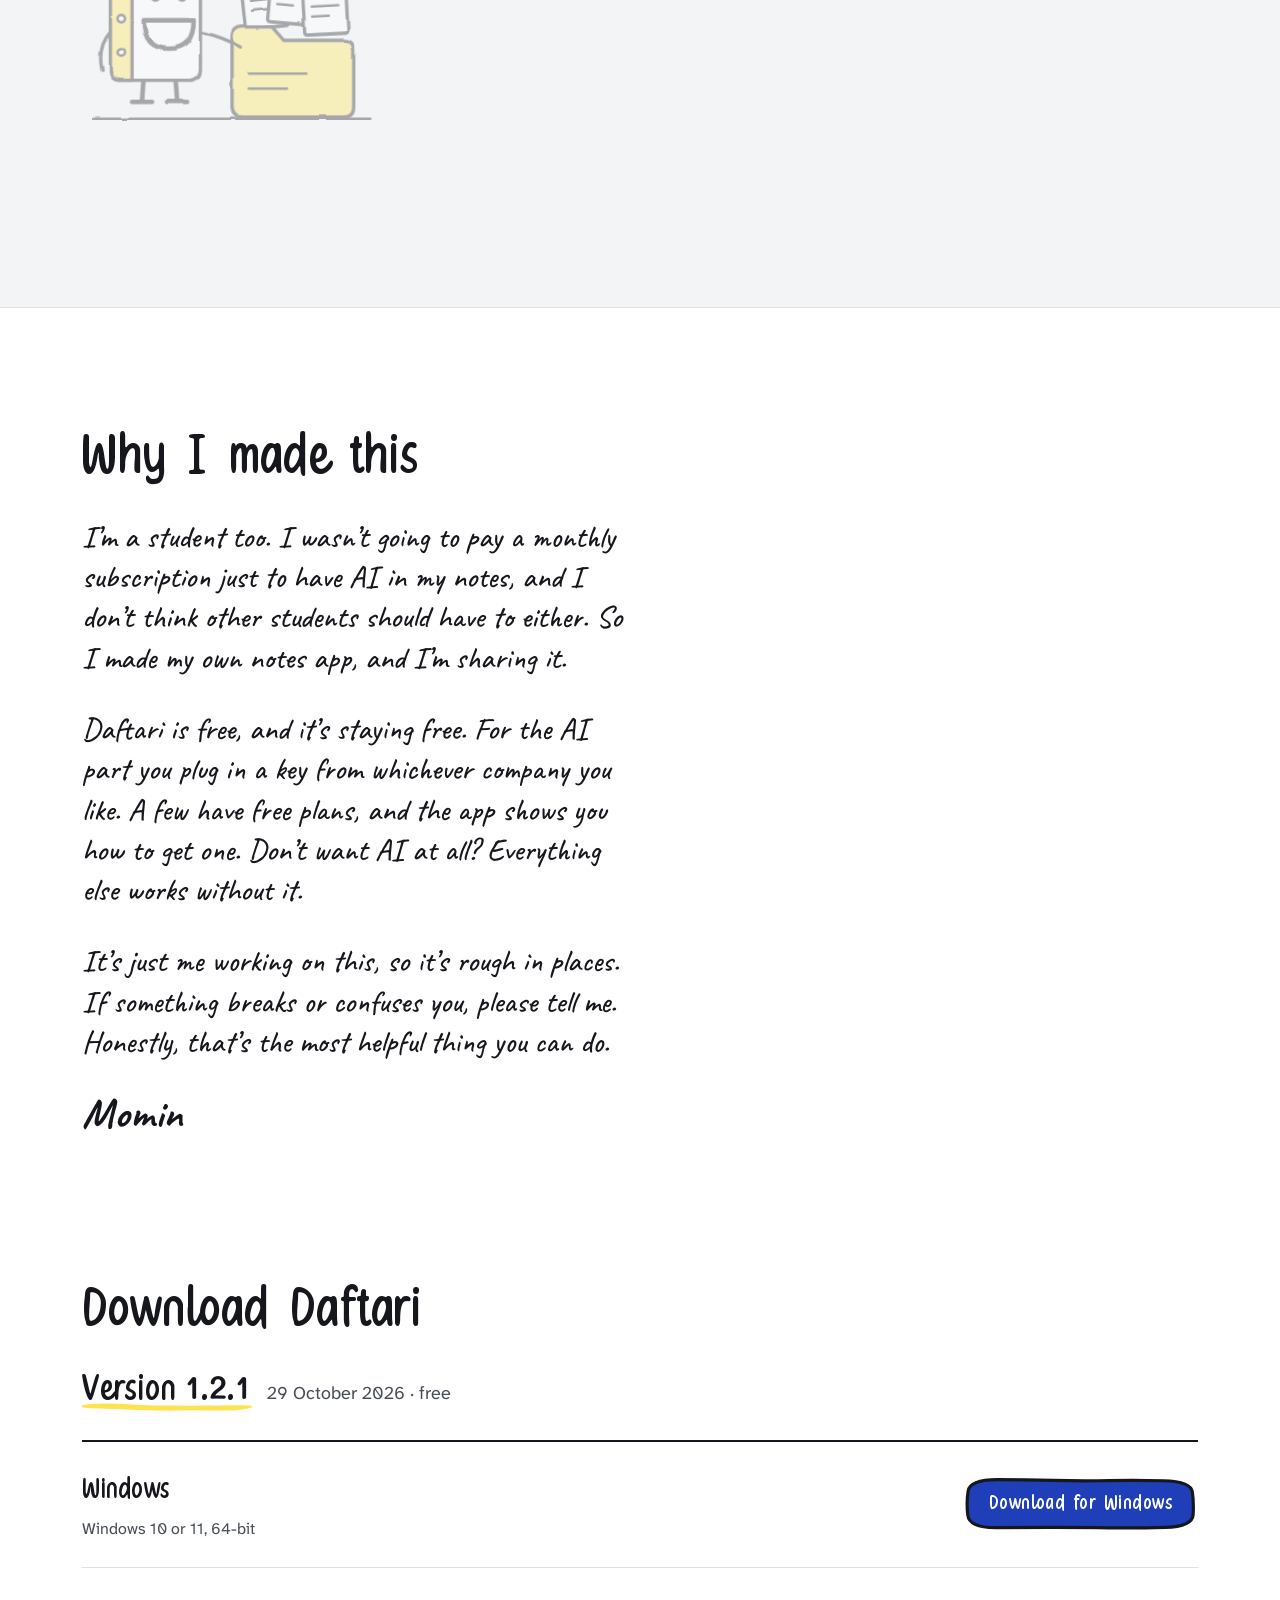
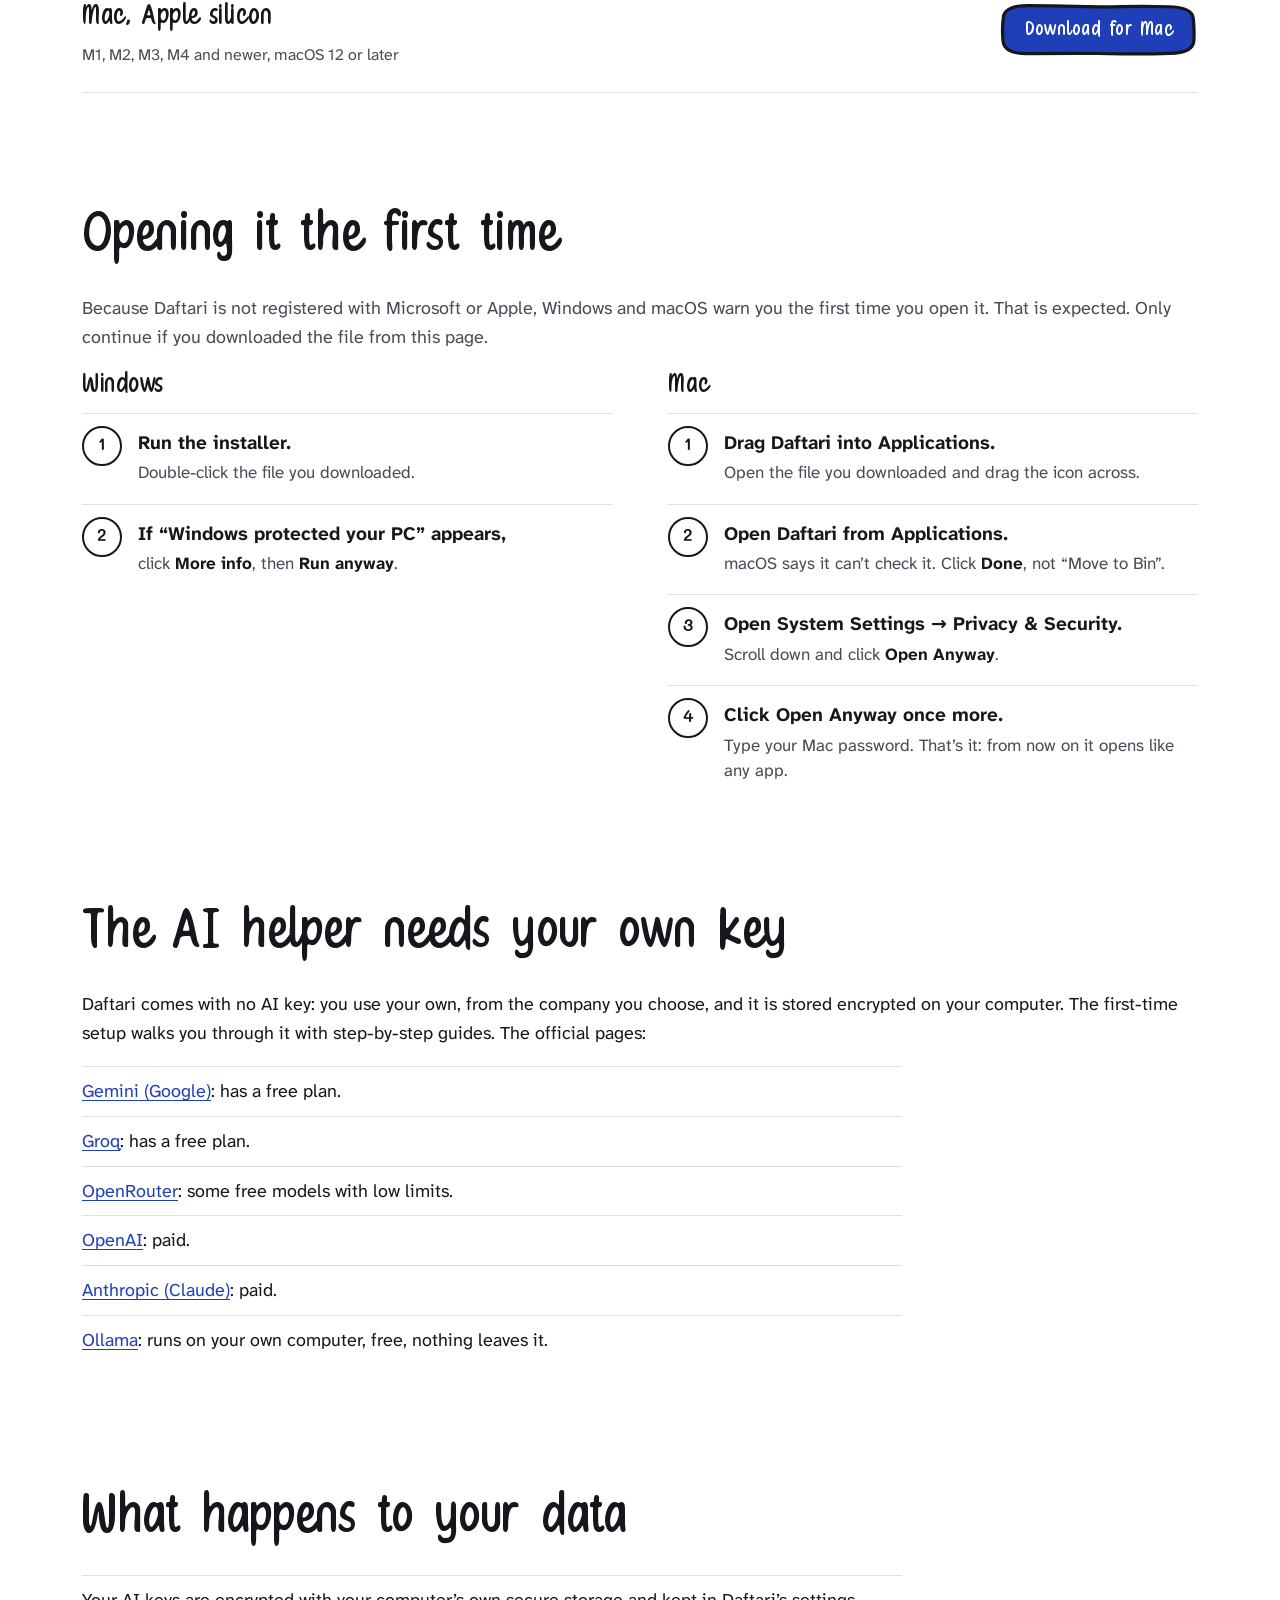
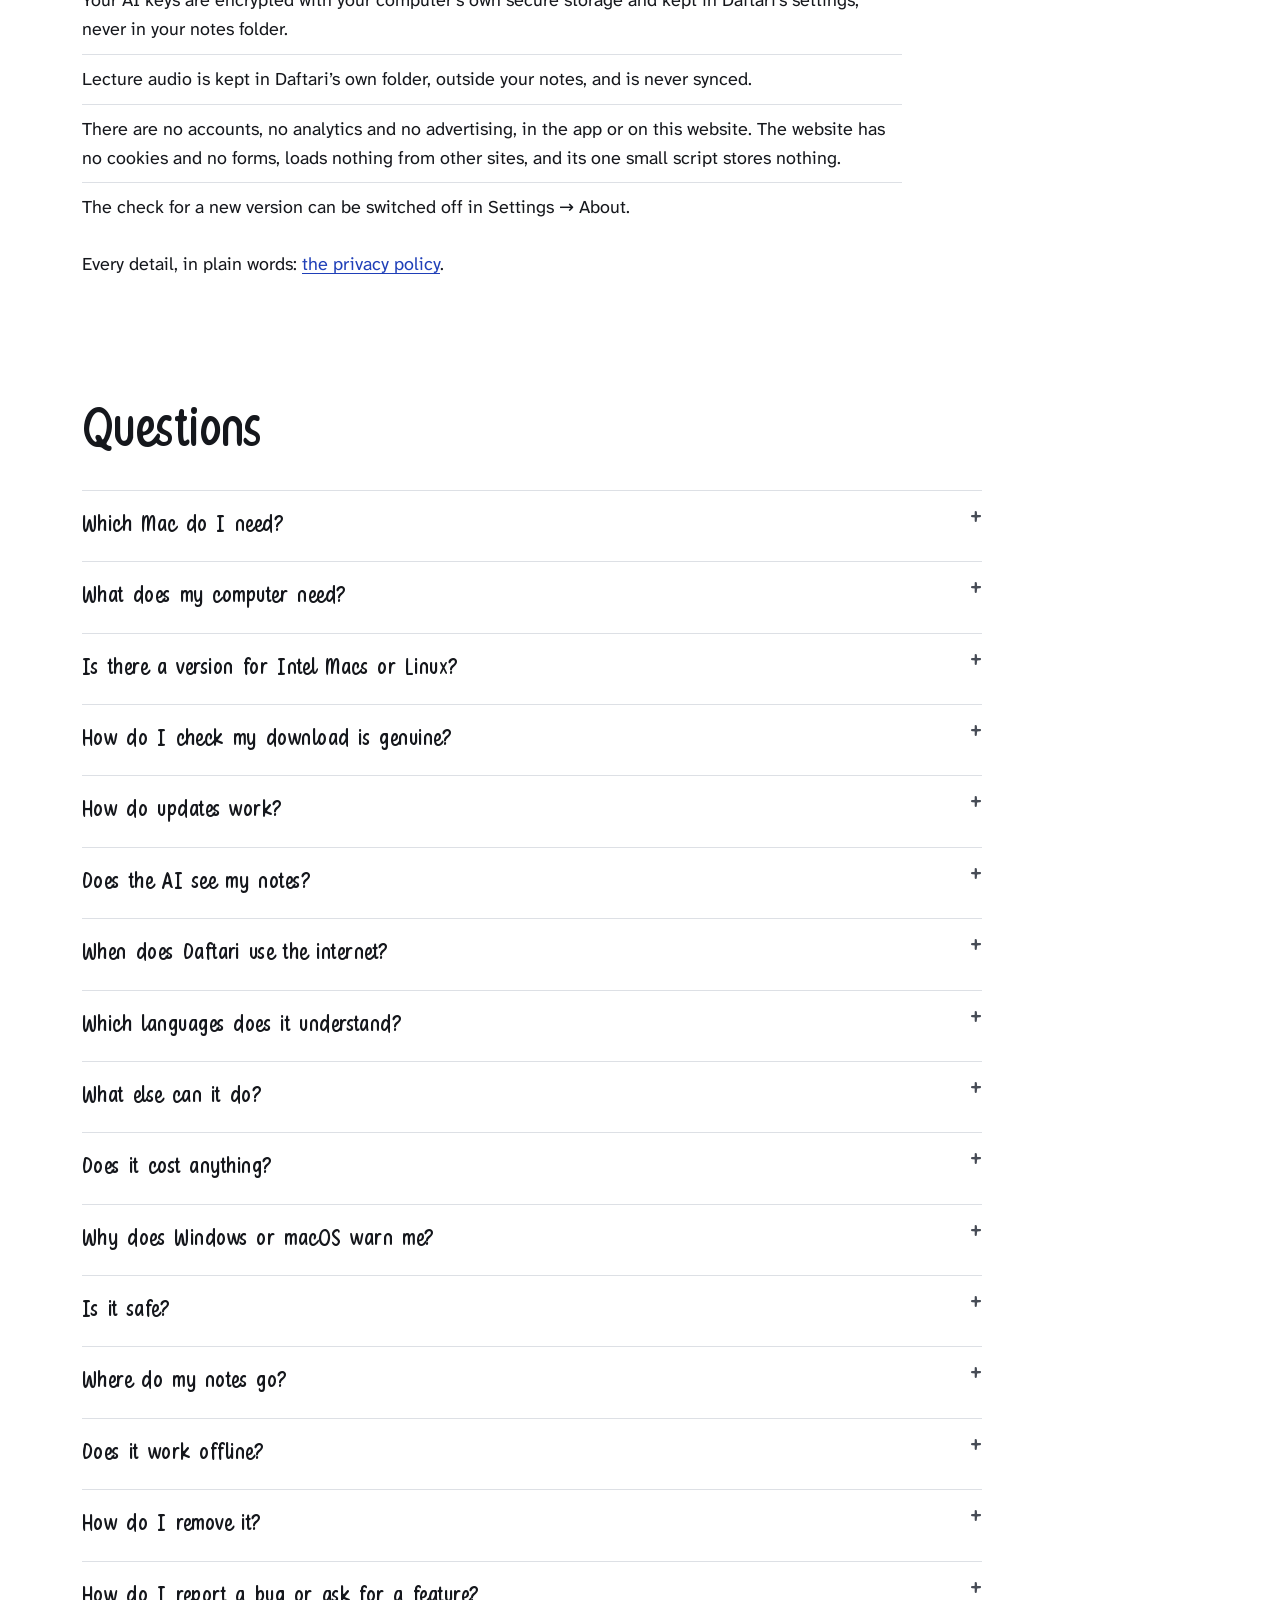
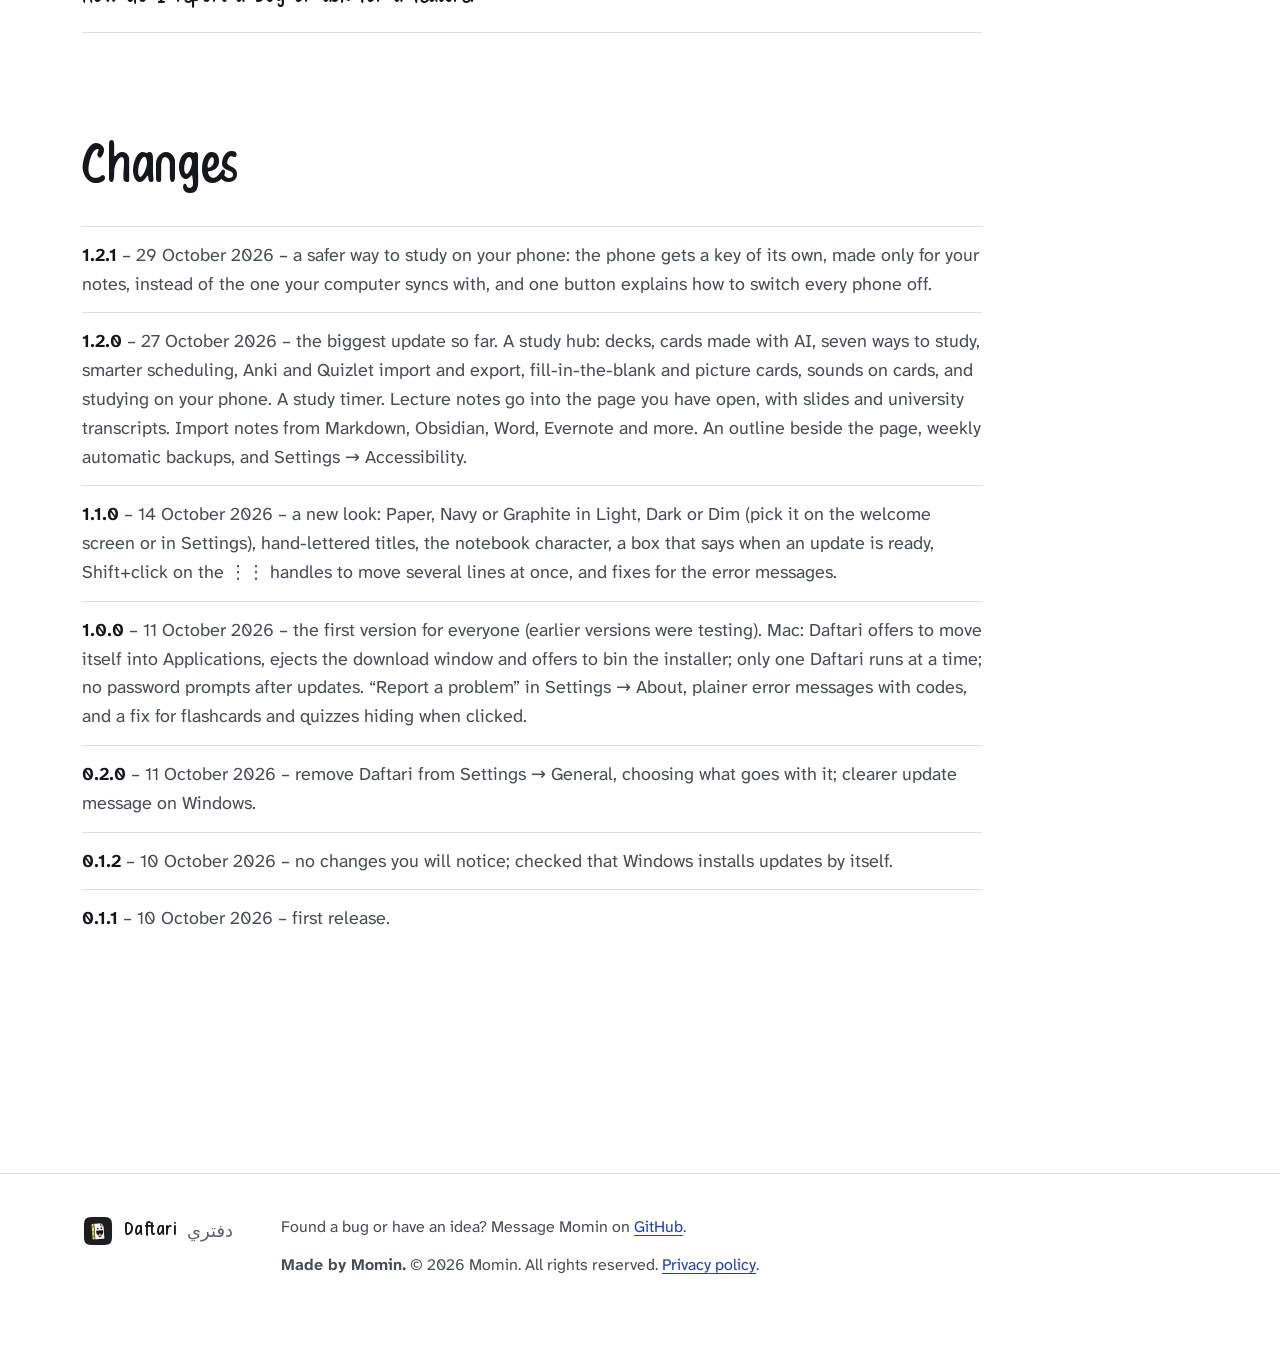
==== commit 31205e20: "Website for Daftari 1.2.1" ====
--- a/index.html
+++ b/index.html
@@ -211,7 +211,7 @@
             <a class="button" rel="noopener noreferrer" href="https://github.com/MominEL/Daftari/releases/latest/download/Daftari-Windows-Setup.exe">Download for Windows</a>
             <a class="button second" rel="noopener noreferrer" href="https://github.com/MominEL/Daftari/releases/latest/download/Daftari-Mac-AppleSilicon.dmg">Download for Mac</a>
           </div>
-          <p class="phone-note">Daftari is for Windows and Mac computers. Open this page on your computer to download.</p>
+          <p class="phone-note">Daftari is for Windows and Mac computers. Open this page on your computer to download. Once it is set up, you can study your flashcards on this phone too.</p>
         </div>
         <svg class="ill hero-art" viewBox="0 0 520 420" role="img" aria-label="A cartoon notebook with a face, recording a lecture. A microphone, a page of notes with a highlighted line and a flashcard are around it."><use href="#s-hero"/></svg>
       </div>
@@ -244,7 +244,7 @@
           <li class="step" id="step-study" data-view="study">
             <span class="step-count">4 of 5</span>
             <h2>Revise from the same page</h2>
-            <p>Turn the notes into flashcards or a quiz, by hand or with the AI. Spaced repetition shows each card just before you would forget it, and your progress is saved inside the page.</p>
+            <p>Turn the notes into flashcards or a quiz, by hand or with the AI. Spaced repetition shows each card just before you would forget it, and your progress is saved inside the page. On the bus? Scan a code once and review your cards on your phone; the reviews come back to your computer.</p>
           
             <svg class="ill step-art" viewBox="0 0 360 260" role="img" aria-label="The notebook giving a thumbs up beside three flashcards"><use href="#s-study"/></svg>
           </li>
@@ -350,8 +350,8 @@
     <section class="plain download" id="download" aria-labelledby="download-title">
       <div class="wrap">
       <h2 id="download-title">Download Daftari</h2>
-      <p class="version-line"><span class="swipe ver">Version 1.2.0</span><span class="ver-date">27 October 2026 · free</span></p>
-      <p class="phone-note">Daftari is for Windows and Mac computers. Open this page on your computer to download.</p>
+      <p class="version-line"><span class="swipe ver">Version 1.2.1</span><span class="ver-date">29 October 2026 · free</span></p>
+      <p class="phone-note">Daftari is for Windows and Mac computers. Open this page on your computer to download. Once it is set up, you can study your flashcards on this phone too.</p>
       <ul class="downloads">
         <li>
           <div class="dl-head"><strong>Windows</strong><span>Windows 10 or 11, 64-bit</span></div>
@@ -436,7 +436,7 @@
             </details>
         <details>
               <summary><span class="q">How do I check my download is genuine?</span></summary>
-              <div class="answer"><p>Compare its SHA-256 with the one published here (also in <a rel="noopener noreferrer" href="https://github.com/MominEL/Daftari/releases/latest/download/SHA256SUMS.txt">SHA256SUMS.txt</a>):</p><ul><li>Windows: <code class="sha">831b1dfc2b83d7757256852b7b325c213c10cd45e6defe7c76770ac62881108b</code></li><li>Mac: <code class="sha">427a038fd89c6d27cda778bdda87272ccf3d634856715ef6200b90817044f1d0</code></li></ul><p>Windows (PowerShell): <code>Get-FileHash Daftari-Windows-Setup.exe -Algorithm SHA256</code><br>Mac (Terminal): <code>shasum -a 256 Daftari-Mac-AppleSilicon.dmg</code></p></div>
+              <div class="answer"><p>Compare its SHA-256 with the one published here (also in <a rel="noopener noreferrer" href="https://github.com/MominEL/Daftari/releases/latest/download/SHA256SUMS.txt">SHA256SUMS.txt</a>):</p><ul><li>Windows: <code class="sha">96e4d2f77c86d68cd22f604e13950153081d3dac100ffac64ee2212f6c8b6ce8</code></li><li>Mac: <code class="sha">39fb67ed8d01cc6b5e47b577eb39d1d954204a88485dcdef0365c7be42ee81d0</code></li></ul><p>Windows (PowerShell): <code>Get-FileHash Daftari-Windows-Setup.exe -Algorithm SHA256</code><br>Mac (Terminal): <code>shasum -a 256 Daftari-Mac-AppleSilicon.dmg</code></p></div>
             </details>
         <details>
               <summary><span class="q">How do updates work?</span></summary>
@@ -542,6 +542,7 @@
       <h2 id="changes-title">Changes</h2>
       <!-- newest first -->
       <ol class="changes" reversed>
+        <li><strong>1.2.1</strong> – 29 October 2026 – a safer way to study on your phone: the phone gets a key of its own, made only for your notes, instead of the one your computer syncs with, and one button explains how to switch every phone off.</li>
         <li><strong>1.2.0</strong> – 27 October 2026 – the biggest update so far. A study hub: decks, cards made with AI, seven ways to study, smarter scheduling, Anki and Quizlet import and export, fill-in-the-blank and picture cards, sounds on cards, and studying on your phone. A study timer. Lecture notes go into the page you have open, with slides and university transcripts. Import notes from Markdown, Obsidian, Word, Evernote and more. An outline beside the page, weekly automatic backups, and Settings → Accessibility.</li>
         <li><strong>1.1.0</strong> – 14 October 2026 – a new look: Paper, Navy or Graphite in Light, Dark or Dim (pick it on the welcome screen or in Settings), hand-lettered titles, the notebook character, a box that says when an update is ready, Shift+click on the ⋮⋮ handles to move several lines at once, and fixes for the error messages.</li>
         <li><strong>1.0.0</strong> – 11 October 2026 – the first version for everyone (earlier versions were testing). Mac: Daftari offers to move itself into Applications, ejects the download window and offers to bin the installer; only one Daftari runs at a time; no password prompts after updates. “Report a problem” in Settings → About, plainer error messages with codes, and a fix for flashcards and quizzes hiding when clicked.</li>
